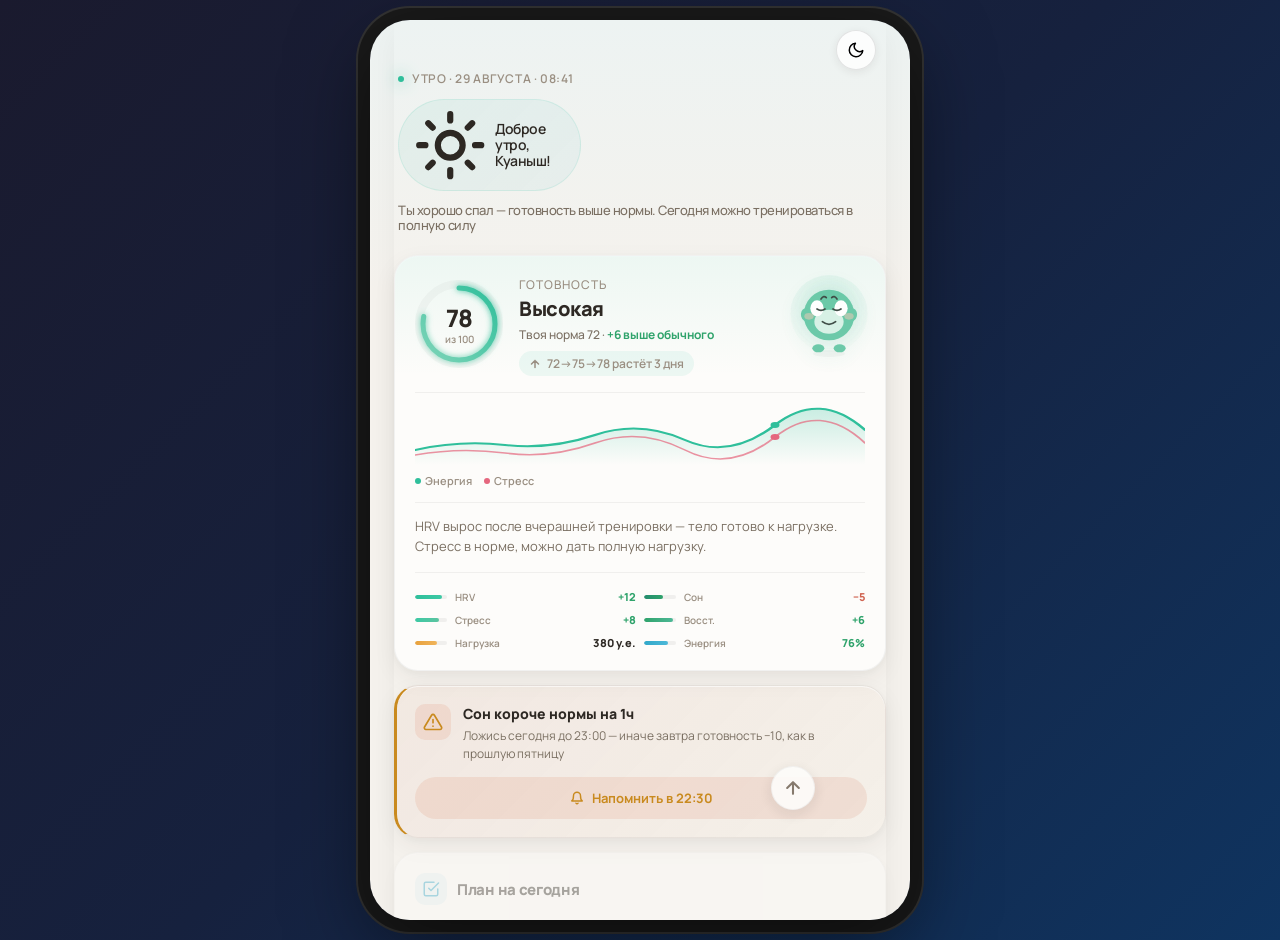
==== reps.html @ fc8d0b7f "Add training load and energy to status breakdown" ====
﻿<!DOCTYPE html>
<html lang="ru">
<head>
<meta charset="UTF-8">
<meta name="viewport" content="width=device-width, initial-scale=1.0, maximum-scale=1.0, user-scalable=no">
<title>Atlas Health — Сегодня</title>
<link href="https://fonts.googleapis.com/css2?family=Manrope:wght@400;500;600;700;800&display=swap" rel="stylesheet">
<link rel="stylesheet" href="css/style.css">
</head>
<body>
<div class="app">

  <!-- СТРАНИЦА 1: ГЛАВНАЯ -->
  <div class="snap-section">
    <button id="theme-toggle" onclick="toggleTheme()" class="theme-toggle">
      <svg width="20" height="20" viewBox="0 0 24 24" fill="none" stroke="currentColor" stroke-width="2" stroke-linecap="round" stroke-linejoin="round"><path d="M21 12.79A9 9 0 1 1 11.21 3 7 7 0 0 0 21 12.79z"/></svg>
    </button>

  <!-- ПРИВЕТСТВИЕ -->
  <div class="hero-header">
    <div class="hero-greeting">
      <div class="hero-time">
        <div class="hero-dot"></div>
        <div class="hero-time-text">Утро · 29 августа · 08:41</div>
      </div>
      <div class="hero-title">
        <div class="greeting-chip">
          <svg viewBox="0 0 24 24" fill="none" stroke="currentColor" stroke-width="2" stroke-linecap="round" stroke-linejoin="round"><circle cx="12" cy="12" r="4"/><path d="M12 2v2M12 20v2M4.93 4.93l1.41 1.41M17.66 17.66l1.41 1.41M2 12h2M20 12h2M6.34 17.66l-1.41 1.41M19.07 4.93l-1.41 1.41"/></svg>
          Доброе утро, Куаныш!
        </div>
        <div class="greeting-subtitle">Ты хорошо спал — готовность выше нормы. Сегодня можно тренироваться в полную силу</div>
      </div>
    </div>
  </div>

    <!-- СТАТУС ДНЯ -->
    <div class="card status-card" style="--aura:rgba(47,191,155,.28)">
      <div class="status-top">
        <div class="status-ring-container">
          <svg width="88" height="88" viewBox="0 0 88 88" class="status-ring">
            <defs>
              <linearGradient id="statusGrad" x1="0%" y1="0%" x2="100%" y2="100%">
                <stop offset="0%" stop-color="#7ED4B8"/>
                <stop offset="100%" stop-color="#2FBF9B"/>
              </linearGradient>
              <filter id="ringGlow" x="-30%" y="-30%" width="160%" height="160%">
                <feGaussianBlur stdDeviation="3" result="blur"/>
                <feComposite in="SourceGraphic" in2="blur" operator="over"/>
              </filter>
            </defs>
            <circle cx="44" cy="44" r="40" fill="none" stroke="rgba(45,40,35,.03)" stroke-width="8"/>
            <circle cx="44" cy="44" r="36" fill="none" stroke="url(#statusGrad)" stroke-width="5" stroke-linecap="round" stroke-dasharray="226" stroke-dashoffset="49" transform="rotate(-90 44 44)" filter="url(#ringGlow)"/>
          </svg>
          <div class="status-ring-inner">
            <div class="status-value">78</div>
            <div class="status-unit">из 100</div>
          </div>
        </div>
        <div class="status-info">
          <div class="status-label">Готовность</div>
          <div class="status-verdict">Высокая</div>
          <div class="status-norm">Твоя норма 72 · <span class="status-norm-diff">+6 выше обычного</span></div>
          <div class="status-trend">
            <svg width="12" height="12" viewBox="0 0 24 24" fill="none" stroke="currentColor" stroke-width="3" stroke-linecap="round"><path d="M12 19V5M5 12l7-7 7 7"/></svg>
            72→75→78 растёт 3 дня
          </div>
        </div>
      </div>
      <div class="status-chart">
        <svg width="100%" height="60" viewBox="0 0 300 60" preserveAspectRatio="none">
          <defs>
            <linearGradient id="energyGrad" x1="0" y1="0" x2="0" y2="1">
              <stop offset="0%" stop-color="#2FBF9B" stop-opacity="0.25"/>
              <stop offset="100%" stop-color="#2FBF9B" stop-opacity="0"/>
            </linearGradient>
          </defs>
          <path d="M0 45 Q30 35 60 40 T120 30 T180 35 T240 20 T300 25" fill="none" stroke="#2FBF9B" stroke-width="2" stroke-linecap="round"/>
          <path d="M0 45 Q30 35 60 40 T120 30 T180 35 T240 20 T300 25 L300 60 L0 60 Z" fill="url(#energyGrad)"/>
          <path d="M0 50 Q30 42 60 48 T120 38 T180 45 T240 32 T300 38" fill="none" stroke="#E5677E" stroke-width="1.5" stroke-linecap="round" opacity="0.7"/>
          <circle cx="240" cy="20" r="3" fill="#2FBF9B"/>
          <circle cx="240" cy="32" r="3" fill="#E5677E"/>
        </svg>
        <div class="status-chart-legend">
          <span class="chart-legend-item"><span class="legend-dot energy"></span>Энергия</span>
          <span class="chart-legend-item"><span class="legend-dot stress"></span>Стресс</span>
        </div>
      </div>      <div class="status-mascot">
        <div class="mascot-illustration" id="statusMascotIllustration"></div>
        <svg width="80" height="90" viewBox="0 0 120 130" fill="none" xmlns="http://www.w3.org/2000/svg">
          <defs>
            <radialGradient id="companionGlow2" cx="50%" cy="40%" r="65%">
              <stop offset="0%" stop-color="#7ED4B8" stop-opacity="0.35"/>
              <stop offset="100%" stop-color="#7ED4B8" stop-opacity="0"/>
            </radialGradient>
          </defs>
          <circle cx="60" cy="60" r="58" fill="url(#companionGlow2)"/>
          <ellipse cx="60" cy="120" rx="24" ry="5" fill="rgba(24,40,60,.04)"/>
          <ellipse cx="44" cy="112" rx="9" ry="6" fill="#5CC4A0"/>
          <ellipse cx="76" cy="112" rx="9" ry="6" fill="#5CC4A0"/>
          <circle cx="60" cy="62" r="38" fill="#5CC4A0"/>
          <ellipse cx="60" cy="72" rx="22" ry="18" fill="#D4F0E4"/>
          <ellipse cx="26" cy="62" rx="8" ry="10" fill="#5CC4A0" transform="rotate(-15 26 62)"/>
          <ellipse cx="94" cy="62" rx="8" ry="10" fill="#5CC4A0" transform="rotate(15 94 62)"/>
          <ellipse cx="42" cy="52" rx="10" ry="12" fill="#FFFFFF"/>
          <ellipse cx="78" cy="52" rx="10" ry="12" fill="#FFFFFF"/>
          <path d="M42 53q6 4 12 0" stroke="#2D3B35" stroke-width="2.5" fill="none" stroke-linecap="round"/>
          <path d="M78 53q-6 4-12 0" stroke="#2D3B35" stroke-width="2.5" fill="none" stroke-linecap="round"/>
          <path d="M50 72q10 8 20 0" stroke="#2D3B35" stroke-width="2.5" fill="none" stroke-linecap="round"/>
          <ellipse cx="30" cy="64" rx="7" ry="5" fill="#F4C4B0" opacity="0.5"/>
          <ellipse cx="90" cy="64" rx="7" ry="5" fill="#F4C4B0" opacity="0.5"/>
          <path d="M48 38q4-6 8-2" stroke="#2D3B35" stroke-width="2.5" fill="none" stroke-linecap="round"/>
          <path d="M72 38q-4-6-8-2" stroke="#2D3B35" stroke-width="2.5" fill="none" stroke-linecap="round"/>
        </svg>
      </div>
      <div class="status-verdict-text">HRV вырос после вчерашней тренировки — тело готово к нагрузке. Стресс в норме, можно дать полную нагрузку.</div>
      <div class="status-breakdown">
        <div class="sb-item">
          <div class="sb-bar"><div class="sb-fill hrv" style="width:85%"></div></div>
          <div class="sb-label">HRV</div>
          <div class="sb-value up">+12</div>
        </div>
        <div class="sb-item">
          <div class="sb-bar"><div class="sb-fill sleep" style="width:60%"></div></div>
          <div class="sb-label">Сон</div>
          <div class="sb-value down">−5</div>
        </div>
        <div class="sb-item">
          <div class="sb-bar"><div class="sb-fill stress" style="width:75%"></div></div>
          <div class="sb-label">Стресс</div>
          <div class="sb-value up">+8</div>
        </div>
        <div class="sb-item">
          <div class="sb-bar"><div class="sb-fill recovery" style="width:90%"></div></div>
          <div class="sb-label">Восст.</div>
          <div class="sb-value up">+6</div>
        </div>
        <div class="sb-item">
          <div class="sb-bar"><div class="sb-fill load" style="width:70%"></div></div>
          <div class="sb-label">Нагрузка</div>
          <div class="sb-value">380 у.е.</div>
        </div>
        <div class="sb-item">
          <div class="sb-bar"><div class="sb-fill energy" style="width:76%"></div></div>
          <div class="sb-label">Энергия</div>
          <div class="sb-value up">76%</div>
        </div>
      </div>
    </div>

    <!-- ГЛАВНОЕ ДЕЙСТВИЕ ДНЯ -->
    <div class="card action-card" style="--aura:rgba(232,161,60,.22)">
      <div class="action-header">
        <div class="action-icon">
          <svg width="20" height="20" viewBox="0 0 24 24" fill="none" stroke="currentColor" stroke-width="2" stroke-linecap="round" stroke-linejoin="round"><path d="M10.29 3.86L1.82 18a2 2 0 0 0 1.71 3h16.94a2 2 0 0 0 1.71-3L13.71 3.86a2 2 0 0 0-3.42 0z"/><line x1="12" y1="9" x2="12" y2="13"/><line x1="12" y1="17" x2="12.01" y2="17"/></svg>
        </div>
        <div class="action-content">
          <div class="action-title">Сон короче нормы на 1ч</div>
          <div class="action-text">Ложись сегодня до 23:00 — иначе завтра готовность −10, как в прошлую пятницу</div>
        </div>
      </div>
      <button class="action-btn">
        <svg width="14" height="14" viewBox="0 0 24 24" fill="none" stroke="currentColor" stroke-width="2.5" stroke-linecap="round" stroke-linejoin="round"><path d="M18 8A6 6 0 0 0 6 8c0 7-3 9-3 9h18s-3-2-3-9"/><path d="M13.73 21a2 2 0 0 1-3.46 0"/></svg>
        Напомнить в 22:30
      </button>
    </div>

    <!-- ПЛАН НА ДЕНЬ -->
    <div class="card plan-card" style="--aura:rgba(47,191,155,.18)">
      <div class="plan-header">
        <div class="plan-icon">
          <svg width="18" height="18" viewBox="0 0 24 24" fill="none" stroke="currentColor" stroke-width="2" stroke-linecap="round" stroke-linejoin="round"><path d="M9 11l3 3L22 4"/><path d="M21 12v7a2 2 0 0 1-2 2H5a2 2 0 0 1-2-2V5a2 2 0 0 1 2-2h11"/></svg>
        </div>
        <div class="plan-title">План на сегодня</div>
      </div>
      <div class="plan-items">
        <div class="plan-item done">
          <div class="plan-check"></div>
          <span>Утренний чек-ин</span>
        </div>
        <div class="plan-item">
          <div class="plan-check"></div>
          <span>Тренировка · 60 мин</span>
          <span class="plan-time">в 17:00</span>
        </div>
        <div class="plan-item done">
          <div class="plan-check"></div>
          <span>Лечь до 23:00</span>
        </div>
      </div>
    </div>

  </div>

  <!-- СТРАНИЦА 1.5: АКТИВНОСТЬ ДНЯ -->
   <div id="activity-page" class="snap-section" style="--glow-color: rgba(232,161,60,.25); --page-tint: rgba(232,161,60,.03);">
    <div class="activity-header">
      <div class="activity-header-left">
        <div>
          <div class="page-title">Активность</div>
          <div class="activity-subtitle">29 августа · Готовность высокая</div>
        </div>
        <div class="mascot-speech">
          <svg width="18" height="18" viewBox="0 0 24 24" fill="none" stroke="currentColor" stroke-width="2" stroke-linecap="round" stroke-linejoin="round"><path d="M21 15a2 2 0 0 1-2 2H7l-4 4V5a2 2 0 0 1 2-2h14a2 2 0 0 1 2 2z"/></svg>
          <span class="speech-text">78 — отлично! Шаги почти закрыты. Добавь 15 мин ходьбы — и индекс будет 85+</span>
        </div>
      </div>
        <div class="activity-mascot">
          <div class="mascot-illustration" id="activityMascotIllustration"></div>
          <div class="mascot-glow" id="activity-mascot-glow" style="--glow-color: rgba(232,161,60,.25)"></div>
          <svg width="80" height="90" viewBox="0 0 120 130" fill="none" xmlns="http://www.w3.org/2000/svg" id="activity-mascot-svg">
            <ellipse cx="60" cy="120" rx="24" ry="5" fill="rgba(24,40,60,.06)"/>
            <ellipse cx="44" cy="112" rx="9" ry="6" fill="#D47A5A" id="mascot-foot-l"/>
            <ellipse cx="76" cy="112" rx="9" ry="6" fill="#D47A5A" id="mascot-foot-r"/>
            <circle cx="60" cy="62" r="38" fill="#D47A5A" id="mascot-body"/>
            <ellipse cx="60" cy="72" rx="22" ry="18" fill="#D4F0E4" id="mascot-belly"/>
            <ellipse cx="22" cy="58" rx="8" ry="10" fill="#D47A5A" transform="rotate(-25 22 58)" id="mascot-arm-l"/>
            <ellipse cx="98" cy="58" rx="8" ry="10" fill="#D47A5A" transform="rotate(25 98 58)" id="mascot-arm-r"/>
            <rect x="35" y="40" width="50" height="8" rx="4" fill="#D47A5A"/>
            <ellipse cx="42" cy="52" rx="11" ry="13" fill="#FFFFFF"/>
            <ellipse cx="78" cy="52" rx="11" ry="13" fill="#FFFFFF"/>
            <ellipse cx="44" cy="53" rx="8" ry="9" fill="#2D3B35"/>
            <ellipse cx="80" cy="53" rx="8" ry="9" fill="#2D3B35"/>
            <circle cx="47" cy="50" r="3.5" fill="#FFFFFF"/>
            <circle cx="83" cy="50" r="3.5" fill="#FFFFFF"/>
            <path d="M48 76q12-14 24 0" stroke="#2D3B35" stroke-width="3" fill="none" stroke-linecap="round"/>
            <ellipse cx="30" cy="64" rx="7" ry="5" fill="#F4A460" opacity="0.6"/>
            <ellipse cx="90" cy="64" rx="7" ry="5" fill="#F4A460" opacity="0.6"/>
            <path d="M40 38q6-10 12-4" stroke="#2D3B35" stroke-width="3" fill="none" stroke-linecap="round"/>
            <path d="M80 38q-6-10-12-4" stroke="#2D3B35" stroke-width="3" fill="none" stroke-linecap="round"/>
          </svg>
        </div>
    </div>

    <!-- Индекс активности (Oura/Whoop Score) -->

    <!-- Индекс активности (Oura/Whoop Score) -->
    <div class="card activity-index-card" style="--aura:rgba(232,161,60,.30)">
      <div class="activity-index-top">
        <div class="activity-index-label">Индекс активности</div>
        <div class="activity-index-date">29 августа</div>
      </div>
      <div class="activity-index-main">
        <div class="activity-ring-container">
          <svg width="120" height="120" viewBox="0 0 120 120" class="activity-ring">
            <defs>
              <linearGradient id="activityRingGrad" x1="0%" y1="0%" x2="100%" y2="100%">
                <stop offset="0%" stop-color="#7ED4B8"/>
                <stop offset="100%" stop-color="#2FBF9B"/>
              </linearGradient>
            </defs>
            <circle cx="60" cy="60" r="50" fill="none" stroke="rgba(45,40,35,.06)" stroke-width="10"/>
            <circle cx="60" cy="60" r="50" fill="none" stroke="url(#activityRingGrad)" stroke-width="10" stroke-linecap="round" stroke-dasharray="314" stroke-dashoffset="69" transform="rotate(-90 60 60)"/>
          </svg>
          <div class="activity-ring-inner">
            <div class="activity-index-value">78</div>
            <div class="activity-index-status">Выше нормы</div>
          </div>
        </div>
          <div class="activity-index-metrics">
          <div class="aim-item">
            <div class="aim-header">
              <span class="aim-name">Шаги</span>
              <span class="aim-value">85%</span>
            </div>
             <div class="aim-bar"><div class="aim-fill" style="width:85%; background:linear-gradient(90deg,#B8503A,#D47A5A)"></div></div>
            <span class="aim-contrib">+12 к норме</span>
          </div>
          <div class="aim-item">
            <div class="aim-header">
              <span class="aim-name">Калории</span>
              <span class="aim-value">72%</span>
            </div>
            <div class="aim-bar"><div class="aim-fill" style="width:72%; background:linear-gradient(90deg,#C86A4A,#D47A5A)"></div></div>
            <span class="aim-contrib">+8 к норме</span>
          </div>
          <div class="aim-item">
            <div class="aim-header">
              <span class="aim-name">Дистанция</span>
              <span class="aim-value">70%</span>
            </div>
            <div class="aim-bar"><div class="aim-fill" style="width:70%; background:linear-gradient(90deg,#D47A5A,#E88060)"></div></div>
            <span class="aim-contrib">+15 к норме</span>
          </div>
          <div class="aim-item">
            <div class="aim-header">
              <span class="aim-name">Сидячее</span>
              <span class="aim-value">65%</span>
            </div>
            <div class="aim-bar"><div class="aim-fill" style="width:65%; background:linear-gradient(90deg,#E88060,#F0A090)"></div></div>
            <span class="aim-contrib">+5 к норме</span>
          </div>
        </div>
      </div>
      <div class="activity-index-trends">
        <div class="ait-item">
          <span class="ait-label">Вчера</span>
          <span class="ait-value up">↑5</span>
        </div>
        <div class="ait-item">
          <span class="ait-label">Твоя норма</span>
          <span class="ait-value">72</span>
        </div>
        <div class="ait-item">
          <span class="ait-label">Твой рекорд</span>
          <span class="ait-value">89</span>
        </div>
      </div>
      <div class="activity-index-verdict">
        Отличная динамика! 78 выше твоей нормы (72)
      </div>
    </div>

    <!-- СВЯЗЬ АКТИВНОСТИ С ГОТОВНОСТЬЮ -->
    <div class="card connection-card" style="--aura:rgba(232,161,60,.20)">
      <div class="connection-header">
        <div class="connection-icon">
          <svg width="18" height="18" viewBox="0 0 24 24" fill="none" stroke="currentColor" stroke-width="2" stroke-linecap="round" stroke-linejoin="round"><path d="M12 2v4M12 18v4M4.93 4.93l2.83 2.83M16.24 16.24l2.83 2.83M2 12h4M18 12h4M4.93 19.07l2.83-2.83M16.24 7.76l2.83-2.83"/></svg>
        </div>
        <div class="connection-title">Как твоя активность влияет на готовность</div>
      </div>
      <div class="connection-content">
        <div class="connection-item">
          <span class="connection-label">При таком индексе сегодня</span>
          <span class="connection-value up">Завтра готовность +5</span>
        </div>
        <div class="connection-item">
          <span class="connection-label">Если закроешь все цели</span>
          <span class="connection-value up">Серия 8 дней → бонус к HRV</span>
        </div>
        <div class="connection-item">
          <span class="connection-label">Если не тренируешься</span>
          <span class="connection-value down">Готовность −3 (нет стимула)</span>
        </div>
      </div>
    </div>

     <!-- РЕКОМЕНДАЦИЯ НА СЕЙЧАС -->
    <div class="card now-card" style="--aura:rgba(232,161,60,.20)">
      <div class="now-header">
        <div class="now-icon">
          <svg width="18" height="18" viewBox="0 0 24 24" fill="none" stroke="currentColor" stroke-width="2" stroke-linecap="round" stroke-linejoin="round"><circle cx="12" cy="12" r="9"/><path d="M12 7v5l3 2"/></svg>
        </div>
        <div class="now-content">
          <div class="now-title">Рекомендация на сейчас</div>
          <div class="now-text">Иди пройди 15 мин быстрым шагом — это даст +2000 шагов и закроет цель к вечеру. Твоя готность высокая, нагрузка усвоится.</div>
        </div>
      </div>
      <button class="now-btn">Начать прогулку</button>
    </div>

    <!-- Табы категорий -->
    <div class="activity-tabs" id="activityTabs">
      <button class="activity-tab active" data-tab="steps">Шаги</button>
      <button class="activity-tab cal" data-tab="calories">Калории</button>
      <button class="activity-tab dist" data-tab="distance">Дистанция</button>
      <button class="activity-tab sit" data-tab="sitting">Сидячее</button>
    </div>

    <!-- Панель: Шаги -->
    <div class="tab-panel active" id="tab-steps">
    <!-- Мотивация шагов -->
    <div class="card motivation-card" style="--aura:rgba(232,161,60,.28)">
      <div class="motivation-content">
        <div class="motivation-highlight">
          <span class="highlight-icon">↑</span>
          <span class="highlight-text">На 400 шагов больше чем вчера</span>
        </div>
        <div class="motivation-eq">
          <span class="eq-sep">=</span>
          <span class="eq-text">Целый маршрут от дома до работы и обратно</span>
        </div>
      </div>
    </div>

    <!-- Карусель метрик шагов -->
    <div class="steps-carousel">
      <div class="carousel-track" id="stepsTrack">
        <!-- Слайд 1: Основная карточка -->
        <div class="card steps-card" style="--aura:rgba(232,161,60,.30)">
          <div class="steps-main">
             <div class="steps-score-box">
              <div class="steps-label">Шаги</div>
              <div class="steps-value-chip">
                <div class="steps-value">6200</div>
                <div class="steps-goal">/ 8000</div>
              </div>
            </div>
            <div class="steps-arc-box">
              <svg width="100" height="60" viewBox="0 0 100 60">
                <defs>
                  <linearGradient id="arcGrad" x1="0%" y1="0%" x2="100%" y2="0%">
                    <stop offset="0%" stop-color="#7ED4B8"/>
                    <stop offset="100%" stop-color="#2FBF9B"/>
                  </linearGradient>
                </defs>
                <path d="M 10 55 A 40 40 0 0 1 90 55" fill="none" stroke="rgba(45,40,35,.08)" stroke-width="8" stroke-linecap="round"/>
                <path d="M 10 55 A 40 40 0 0 1 90 55" fill="none" stroke="url(#arcGrad)" stroke-width="8" stroke-linecap="round" stroke-dasharray="126" stroke-dashoffset="29"/>
              </svg>
              <div class="arc-percent">77%</div>
            </div>
          </div>
          <div class="steps-progress">
            <div class="progress-track">
              <div class="progress-fill" style="width: 77%"></div>
            </div>
          </div>
          <div class="steps-metrics">
            <div class="step-metric">
              <div class="step-metric-value cadence">108</div>
              <div class="step-metric-label">Каденс</div>
              <div class="step-metric-sub">шаг/мин</div>
            </div>
            <div class="step-metric">
              <div class="step-metric-value tempo">8:30</div>
              <div class="step-metric-label">Темп</div>
              <div class="step-metric-sub">мин/км</div>
            </div>
            <div class="step-metric">
              <div class="step-metric-value forecast">8470</div>
              <div class="step-metric-label">Прогноз</div>
              <div class="step-metric-sub">к 22:00</div>
            </div>
          </div>
          <div class="steps-footer">
            <span class="footer-trend up">↑ 400 к вчера</span>
            <span class="footer-sep">·</span>
            <span>Обычно к этому времени 5800 — ты впереди</span>
          </div>
          <div class="steps-personal">
            <div class="sp-item">
              <span class="sp-label">Твоя норма 30 дней</span>
              <span class="sp-value">6,400</span>
            </div>
            <div class="sp-action">
              <svg width="14" height="14" viewBox="0 0 24 24" fill="none" stroke="currentColor" stroke-width="2.5" stroke-linecap="round" stroke-linejoin="round"><path d="M12 5v14M5 12l7 7 7-7"/></svg>
              Иди пройди 15 мин — закроешь цель
            </div>
          </div>
        </div>
         <!-- Слайд 2: Недельный график -->
        <div class="card steps-week-card" style="--aura:rgba(47,191,155,.25)">
          <div class="week-header">
            <div class="week-title">Шаги за неделю</div>
            <div class="week-avg">Твоя норма: 6,400</div>
          </div>
          <div class="week-chart-container">
            <svg class="week-chart" viewBox="0 0 300 140" id="weekChart"></svg>
          </div>
        </div>
        <!-- Слайд 3: Серия достижений -->
        <div class="card steps-streak-card" style="--aura:rgba(240,182,76,.25)">
          <div class="streak-header">
            <div class="streak-title">Серия достижений</div>
            <div class="streak-best">Ещё 5 дней до рекорда 12</div>
          </div>
          <div class="streak-main">
            <div class="streak-days">7</div>
            <div class="streak-label">дней подряд</div>
          </div>
          <div class="streak-week">
            <div class="sw-day done"><span>Пн</span><div class="sw-check">✓</div></div>
            <div class="sw-day done"><span>Вт</span><div class="sw-check">✓</div></div>
            <div class="sw-day done"><span>Ср</span><div class="sw-check">✓</div></div>
            <div class="sw-day done"><span>Чт</span><div class="sw-check">✓</div></div>
            <div class="sw-day current"><span>Пт</span><div class="sw-check">·</div></div>
            <div class="sw-day"><span>Сб</span><div class="sw-check"></div></div>
            <div class="sw-day"><span>Вс</span><div class="sw-check"></div></div>
          </div>
          <div class="streak-consequence">
            Если не закроешь цель сегодня → серия прервётся
          </div>
        </div>
        <!-- Слайд 4: Прогноз недели -->
        <div class="card steps-forecast-card" style="--aura:rgba(47,191,155,.22)">
          <div class="forecast-header">
            <div class="forecast-title">Прогноз недели</div>
            <div class="forecast-status good">На верном пути</div>
          </div>
          <div class="forecast-chart">
            <div class="fc-bar done"><span>Пн</span><b>7800</b></div>
            <div class="fc-bar done"><span>Вт</span><b>8200</b></div>
            <div class="fc-bar done"><span>Ср</span><b>7400</b></div>
            <div class="fc-bar done"><span>Чт</span><b>6800</b></div>
            <div class="fc-bar current"><span>Пт</span><b>6200</b></div>
            <div class="fc-bar forecast"><span>Сб</span><b>~7200</b></div>
            <div class="fc-bar forecast"><span>Вс</span><b>~6500</b></div>
          </div>
          <div class="forecast-total">
            <div class="ft-item">
              <div class="ft-value">42,600</div>
              <div class="ft-label">Текущая</div>
            </div>
            <div class="ft-arrow">→</div>
            <div class="ft-item">
              <div class="ft-value">52,100</div>
              <div class="ft-label">Прогноз</div>
            </div>
          </div>
          <div class="forecast-goal">Цель 56,000 · Если идишь 15 мин сейчас → закроешь</div>
        </div>
        <!-- Слайд 5: Личные рекорды -->
        <div class="card steps-records-card" style="--aura:rgba(229,103,126,.22)">
          <div class="records-header">
            <div class="records-title">Личные рекорды</div>
            <div class="records-count">3 рекорда</div>
          </div>
          <div class="records-list">
            <div class="record-item gold">
              <div class="record-icon">
                <svg width="18" height="18" viewBox="0 0 24 24" fill="none" stroke="currentColor" stroke-width="2" stroke-linecap="round" stroke-linejoin="round"><path d="M6 9H4.5a2.5 2.5 0 0 1 0-5H6"/><path d="M18 9h1.5a2.5 2.5 0 0 0 0-5H18"/><path d="M4 22h16"/><path d="M10 14.66V17c0 .55-.47.98-.97 1.21C7.85 18.75 7 20.24 7 22"/><path d="M14 14.66V17c0 .55.47.98.97 1.21C16.15 18.75 17 20.24 17 22"/><path d="M18 2H6v7a6 6 0 0 0 12 0V2Z"/></svg>
              </div>
              <div class="record-info">
                <div class="record-value">14,250</div>
                <div class="record-label">Максимум за день</div>
              </div>
              <div class="record-date">15 июл</div>
            </div>
            <div class="record-item silver">
              <div class="record-icon">
                <svg width="18" height="18" viewBox="0 0 24 24" fill="none" stroke="currentColor" stroke-width="2" stroke-linecap="round" stroke-linejoin="round"><circle cx="12" cy="8" r="6"/><path d="M15.477 12.89 17 22l-5-3-5 3 1.523-9.11"/></svg>
              </div>
              <div class="record-info">
                <div class="record-value">82,400</div>
                <div class="record-label">Максимум за неделю</div>
              </div>
              <div class="record-date">12-18 июл</div>
            </div>
            <div class="record-item bronze">
              <div class="record-icon">
                <svg width="18" height="18" viewBox="0 0 24 24" fill="none" stroke="currentColor" stroke-width="2" stroke-linecap="round" stroke-linejoin="round"><path d="M12 17v5"/><path d="M9 10.76a2 2 0 0 1-1.11 1.79l-1.78.9A2 2 0 0 0 5 15.24V16a1 1 0 0 0 1 1h12a1 1 0 0 0 1-1v-.76a2 2 0 0 0-1.11-1.79l-1.78-.9A2 2 0 0 1 15 10.76"/><path d="M15 5a3 3 0 1 0-6 0"/></svg>
              </div>
              <div class="record-info">
                <div class="record-value">12</div>
                <div class="record-label">Лучшая серия</div>
              </div>
              <div class="record-date">июнь</div>
            </div>
          </div>
        </div>
      </div>
      <div class="carousel-dots">
        <span class="dot active"></span>
        <span class="dot"></span>
        <span class="dot"></span>
        <span class="dot"></span>
        <span class="dot"></span>
      </div>
    </div>
    </div><!-- end tab-steps -->

    <!-- Панель: Калории -->
    <div class="tab-panel" id="tab-calories">
    <!-- Мотивация калорий -->
    <div class="card motivation-card cal" style="--aura:rgba(47,191,155,.28)">
      <div class="motivation-content">
        <div class="motivation-highlight">
          <span class="highlight-icon">↑</span>
          <span class="highlight-text">На 50 ккал больше чем вчера</span>
        </div>
        <div class="motivation-eq">
          <span class="eq-sep">=</span>
          <span class="eq-text">2 кружки латте с сахаром</span>
        </div>
      </div>
    </div>

    <!-- Карусель калорий -->
    <div class="steps-carousel calories-carousel">
      <div class="carousel-track" id="caloriesTrack">
        <div class="card steps-card" style="--aura:rgba(232,161,60,.30)">
          <div class="steps-main">
             <div class="steps-score-box">
              <div class="steps-label">Калории</div>
              <div class="steps-value-chip cal">
                <div class="steps-value">320</div>
                <div class="steps-goal">/ 500 ккал</div>
              </div>
            </div>
            <div class="steps-arc-box">
              <svg width="100" height="60" viewBox="0 0 100 60">
                 <defs>
                  <linearGradient id="calArcGrad" x1="0%" y1="0%" x2="100%" y2="0%">
                    <stop offset="0%" stop-color="#7ED4B8"/>
                    <stop offset="100%" stop-color="#2FBF9B"/>
                  </linearGradient>
                </defs>
                <path d="M 10 55 A 40 40 0 0 1 90 55" fill="none" stroke="rgba(45,40,35,.08)" stroke-width="8" stroke-linecap="round"/>
                <path d="M 10 55 A 40 40 0 0 1 90 55" fill="none" stroke="url(#calArcGrad)" stroke-width="8" stroke-linecap="round" stroke-dasharray="126" stroke-dashoffset="45"/>
              </svg>
              <div class="arc-percent">64%</div>
            </div>
          </div>
          <div class="steps-progress">
            <div class="progress-track">
              <div class="progress-fill cal" style="width: 64%"></div>
            </div>
          </div>
          <div class="steps-metrics">
            <div class="step-metric">
              <div class="step-metric-value basics">180</div>
              <div class="step-metric-label">Базовые</div>
              <div class="step-metric-sub">ккал</div>
            </div>
            <div class="step-metric">
              <div class="step-metric-value active-cal">140</div>
              <div class="step-metric-label">Активные</div>
              <div class="step-metric-sub">ккал</div>
            </div>
            <div class="step-metric">
              <div class="step-metric-value forecast">440</div>
              <div class="step-metric-label">Прогноз</div>
              <div class="step-metric-sub">к 22:00</div>
            </div>
          </div>
          <div class="steps-footer">
            <span class="footer-trend up">↑ 50 к вчера</span>
            <span class="footer-sep">·</span>
            <span>Обычно к этому времени 280 — ты впереди</span>
          </div>
          <div class="steps-personal">
            <div class="sp-item">
              <span class="sp-label">Твоя норма 30 дней</span>
              <span class="sp-value">340 ккал</span>
            </div>
            <div class="sp-action">
              <svg width="14" height="14" viewBox="0 0 24 24" fill="none" stroke="currentColor" stroke-width="2.5" stroke-linecap="round" stroke-linejoin="round"><path d="M12 5v14M5 12l7 7 7-7"/></svg>
              Добавь 10 мин ходьбы — закроешь цель
            </div>
          </div>
        </div>
        <div class="card steps-zones-card" style="--aura:rgba(232,161,60,.18)">
          <div class="zones-header">
            <div class="zones-title">Активность</div>
            <div class="zones-total">320 ккал</div>
          </div>
          <div class="zones-recommend">
            <svg width="14" height="14" viewBox="0 0 24 24" fill="none" stroke="currentColor" stroke-width="2.5" stroke-linecap="round" stroke-linejoin="round"><path d="M9 18h6M10 21h4M12 3a6 6 0 0 0-4 10.5c.7.6 1 1.5 1 2.5h6c0-1 .3-1.9 1-2.5A6 6 0 0 0 12 3z"/></svg>
            Тебе не хватает активного движения — иди пройди 15 мин
          </div>
        </div>
        <div class="card steps-hourly-card" style="--aura:rgba(232,161,60,.22)">
          <div class="hourly-header">
            <div class="hourly-title">По часам</div>
            <div class="hourly-peak">Пик: 14:00</div>
          </div>
          <div class="hourly-bars">
            <div class="h-bar"><div class="hb-fill cal" style="height:20%"></div><span>6</span></div>
            <div class="h-bar"><div class="hb-fill cal" style="height:40%"></div><span>8</span></div>
            <div class="h-bar"><div class="hb-fill cal" style="height:65%"></div><span>10</span></div>
            <div class="h-bar"><div class="hb-fill cal" style="height:90%"></div><span>12</span></div>
            <div class="h-bar"><div class="hb-fill cal today" style="height:100%"></div><span>14</span></div>
            <div class="h-bar"><div class="hb-fill cal" style="height:75%"></div><span>16</span></div>
            <div class="h-bar"><div class="hb-fill cal" style="height:50%"></div><span>18</span></div>
            <div class="h-bar"><div class="hb-fill cal" style="height:30%"></div><span>20</span></div>
          </div>
          <div class="hourly-footer">
            <span>Обычно в 14:00 ты на пике → используй это время</span>
          </div>
        </div>
        <div class="card steps-week-card" style="--aura:rgba(232,161,60,.25)">
          <div class="week-header">
            <div class="week-title">Калории за неделю</div>
            <div class="week-avg">Твоя норма: 340</div>
          </div>
          <div class="week-chart-container">
            <svg class="week-chart" viewBox="0 0 300 140" id="calWeekChart"></svg>
          </div>
        </div>
        <div class="card steps-records-card" style="--aura:rgba(232,161,60,.22)">
          <div class="records-header">
            <div class="records-title">Личные рекорды</div>
            <div class="records-count">2 рекорда</div>
          </div>
          <div class="records-list">
            <div class="record-item gold">
              <div class="record-icon">
                <svg width="18" height="18" viewBox="0 0 24 24" fill="none" stroke="currentColor" stroke-width="2" stroke-linecap="round" stroke-linejoin="round"><path d="M6 9H4.5a2.5 2.5 0 0 1 0-5H6"/><path d="M18 9h1.5a2.5 2.5 0 0 0 0-5H18"/><path d="M4 22h16"/><path d="M10 14.66V17c0 .55-.47.98-.97 1.21C7.85 18.75 7 20.24 7 22"/><path d="M14 14.66V17c0 .55.47.98.97 1.21C16.15 18.75 17 20.24 17 22"/><path d="M18 2H6v7a6 6 0 0 0 12 0V2Z"/></svg>
              </div>
              <div class="record-info">
                <div class="record-value">680 ккал</div>
                <div class="record-label">Максимум за день</div>
              </div>
              <div class="record-date">15 июл</div>
            </div>
            <div class="record-item silver">
              <div class="record-icon">
                <svg width="18" height="18" viewBox="0 0 24 24" fill="none" stroke="currentColor" stroke-width="2" stroke-linecap="round" stroke-linejoin="round"><circle cx="12" cy="8" r="6"/><path d="M15.477 12.89 17 22l-5-3-5 3 1.523-9.11"/></svg>
              </div>
              <div class="record-info">
                <div class="record-value">3,200 ккал</div>
                <div class="record-label">Максимум за неделю</div>
              </div>
              <div class="record-date">12-18 июл</div>
            </div>
          </div>
        </div>
        <div class="card steps-forecast-card" style="--aura:rgba(47,191,155,.20)">
          <div class="forecast-header">
            <div class="forecast-title">Прогноз недели</div>
            <div class="forecast-status good">На верном пути</div>
          </div>
          <div class="forecast-chart">
            <div class="fc-bar done"><span>Пн</span><b>350</b></div>
            <div class="fc-bar done"><span>Вт</span><b>420</b></div>
            <div class="fc-bar done"><span>Ср</span><b>480</b></div>
            <div class="fc-bar done"><span>Чт</span><b>320</b></div>
            <div class="fc-bar current"><span>Пт</span><b>320</b></div>
            <div class="fc-bar forecast"><span>Сб</span><b>~380</b></div>
            <div class="fc-bar forecast"><span>Вс</span><b>~350</b></div>
          </div>
          <div class="forecast-total">
            <div class="ft-item">
              <div class="ft-value">2,170</div>
              <div class="ft-label">Текущая</div>
            </div>
            <div class="ft-arrow">→</div>
            <div class="ft-item">
              <div class="ft-value">2,900</div>
              <div class="ft-label">Прогноз</div>
            </div>
          </div>
          <div class="forecast-goal">Цель 3,500 · Если идишь 15 мин → закроешь</div>
        </div>
        <div class="card steps-compare-card" style="--aura:rgba(47,191,155,.20)">
          <div class="compare-header">
            <div class="compare-title">Сегодня vs Твоя норма</div>
          </div>
          <div class="compare-items">
            <div class="compare-item">
              <div class="compare-label">Активные</div>
              <div class="compare-values">
                <span class="compare-now">140</span>
                <span class="compare-arrow up">↑ 25 к норме</span>
              </div>
              <div class="compare-bar"><div class="compare-fill up" style="width:65%"></div></div>
            </div>
            <div class="compare-item">
              <div class="compare-label">Базовые</div>
              <div class="compare-values">
                <span class="compare-now">180</span>
                <span class="compare-arrow same">≈ норма</span>
              </div>
              <div class="compare-bar"><div class="compare-fill" style="width:50%"></div></div>
            </div>
            <div class="compare-item">
              <div class="compare-label">Всего</div>
              <div class="compare-values">
                <span class="compare-now">320</span>
                <span class="compare-arrow up">↑ 25 к норме</span>
              </div>
              <div class="compare-bar"><div class="compare-fill up" style="width:64%"></div></div>
            </div>
          </div>
        </div>
      </div>
      <div class="carousel-dots">
        <span class="dot active"></span>
        <span class="dot"></span>
        <span class="dot"></span>
        <span class="dot"></span>
        <span class="dot"></span>
        <span class="dot"></span>
      </div>
    </div>
    </div><!-- end tab-calories -->

    <!-- Панель: Дистанция -->
    <div class="tab-panel" id="tab-distance">
    <!-- Мотивация дистанции -->
    <div class="card motivation-card dist" style="--aura:rgba(47,191,155,.28)">
      <div class="motivation-content">
        <div class="motivation-highlight">
          <span class="highlight-icon">↑</span>
          <span class="highlight-text">На 0.5 км больше чем вчера</span>
        </div>
        <div class="motivation-eq">
          <span class="eq-sep">=</span>
          <span class="eq-text">3 круга вокруг центрального парка</span>
        </div>
      </div>
    </div>

    <!-- Карусель дистанции -->
    <div class="steps-carousel distance-carousel">
      <div class="carousel-track" id="distanceTrack">
        <div class="card steps-card" style="--aura:rgba(232,161,60,.30)">
          <div class="steps-main">
             <div class="steps-score-box">
              <div class="steps-label">Дистанция</div>
              <div class="steps-value-chip dist">
                <div class="steps-value">4.2</div>
                <div class="steps-goal">/ 6 км</div>
              </div>
            </div>
            <div class="steps-arc-box">
              <svg width="100" height="60" viewBox="0 0 100 60">
                 <defs>
                  <linearGradient id="distArcGrad" x1="0%" y1="0%" x2="100%" y2="0%">
                    <stop offset="0%" stop-color="#5CC4D4"/>
                    <stop offset="100%" stop-color="#31A8C9"/>
                  </linearGradient>
                </defs>
                <path d="M 10 55 A 40 40 0 0 1 90 55" fill="none" stroke="rgba(45,40,35,.08)" stroke-width="8" stroke-linecap="round"/>
                <path d="M 10 55 A 40 40 0 0 1 90 55" fill="none" stroke="url(#distArcGrad)" stroke-width="8" stroke-linecap="round" stroke-dasharray="126" stroke-dashoffset="38"/>
              </svg>
              <div class="arc-percent">70%</div>
            </div>
          </div>
          <div class="steps-progress">
            <div class="progress-track">
              <div class="progress-fill dist" style="width: 70%"></div>
            </div>
          </div>
          <div class="steps-metrics">
            <div class="step-metric">
              <div class="step-metric-value tempo">8:30</div>
              <div class="step-metric-label">Средний темп</div>
              <div class="step-metric-sub">мин/км</div>
            </div>
            <div class="step-metric">
              <div class="step-metric-value cadence">52</div>
              <div class="step-metric-label">Время ходьбы</div>
              <div class="step-metric-sub">мин</div>
            </div>
            <div class="step-metric">
              <div class="step-metric-value forecast">5.6</div>
              <div class="step-metric-label">Прогноз</div>
              <div class="step-metric-sub">к 22:00</div>
            </div>
          </div>
          <div class="steps-footer">
            <span class="footer-trend up">↑ 0.5 км к вчера</span>
            <span class="footer-sep">·</span>
            <span>Обычно к этому времени 3.2 км — ты впереди</span>
          </div>
          <div class="steps-personal">
            <div class="sp-item">
              <span class="sp-label">Твоя норма 30 дней</span>
              <span class="sp-value">3.8 км</span>
            </div>
            <div class="sp-action">
              <svg width="14" height="14" viewBox="0 0 24 24" fill="none" stroke="currentColor" stroke-width="2.5" stroke-linecap="round" stroke-linejoin="round"><path d="M12 5v14M5 12l7 7 7-7"/></svg>
              Иди 10 мин — закроешь цель
            </div>
          </div>
        </div>
        <div class="card steps-zones-card" style="--aura:rgba(49,168,201,.18)">
          <div class="zones-header">
            <div class="zones-title">Темп</div>
            <div class="zones-total">8:30 мин/км</div>
          </div>
          <div class="zones-recommend">
            <svg width="14" height="14" viewBox="0 0 24 24" fill="none" stroke="currentColor" stroke-width="2.5" stroke-linecap="round" stroke-linejoin="round"><path d="M9 18h6M10 21h4M12 3a6 6 0 0 0-4 10.5c.7.6 1 1.5 1 2.5h6c0-1 .3-1.9 1-2.5A6 6 0 0 0 12 3z"/></svg>
            Твой обычный темп 7:45 — ускорься на 30 сек
          </div>
        </div>
        <div class="card steps-hourly-card" style="--aura:rgba(49,168,201,.22)">
          <div class="hourly-header">
            <div class="hourly-title">По часам</div>
            <div class="hourly-peak">Пик: 14:00</div>
          </div>
          <div class="hourly-bars">
            <div class="h-bar"><div class="hb-fill dist" style="height:10%"></div><span>6</span></div>
            <div class="h-bar"><div class="hb-fill dist" style="height:30%"></div><span>8</span></div>
            <div class="h-bar"><div class="hb-fill dist" style="height:55%"></div><span>10</span></div>
            <div class="h-bar"><div class="hb-fill dist" style="height:80%"></div><span>12</span></div>
            <div class="h-bar"><div class="hb-fill dist today" style="height:100%"></div><span>14</span></div>
            <div class="h-bar"><div class="hb-fill dist" style="height:65%"></div><span>16</span></div>
            <div class="h-bar"><div class="hb-fill dist" style="height:40%"></div><span>18</span></div>
            <div class="h-bar"><div class="hb-fill dist" style="height:20%"></div><span>20</span></div>
          </div>
          <div class="hourly-footer">
            <span>Обычно в 14:00 ты на пике → используй это время</span>
          </div>
        </div>
        <div class="card steps-week-card" style="--aura:rgba(49,168,201,.25)">
          <div class="week-header">
            <div class="week-title">Дистанция за неделю</div>
            <div class="week-avg">Твоя норма: 3.8 км</div>
          </div>
          <div class="week-chart-container">
            <svg class="week-chart" viewBox="0 0 300 140" id="distWeekChart"></svg>
          </div>
        </div>
        <div class="card steps-records-card" style="--aura:rgba(49,168,201,.22)">
          <div class="records-header">
            <div class="records-title">Личные рекорды</div>
            <div class="records-count">2 рекорда</div>
          </div>
          <div class="records-list">
            <div class="record-item gold">
              <div class="record-icon">
                <svg width="18" height="18" viewBox="0 0 24 24" fill="none" stroke="currentColor" stroke-width="2" stroke-linecap="round" stroke-linejoin="round"><path d="M6 9H4.5a2.5 2.5 0 0 1 0-5H6"/><path d="M18 9h1.5a2.5 2.5 0 0 0 0-5H18"/><path d="M4 22h16"/><path d="M10 14.66V17c0 .55-.47.98-.97 1.21C7.85 18.75 7 20.24 7 22"/><path d="M14 14.66V17c0 .55.47.98.97 1.21C16.15 18.75 17 20.24 17 22"/><path d="M18 2H6v7a6 6 0 0 0 12 0V2Z"/></svg>
              </div>
              <div class="record-info">
                <div class="record-value">8.5 км</div>
                <div class="record-label">Максимум за день</div>
              </div>
              <div class="record-date">15 июл</div>
            </div>
            <div class="record-item silver">
              <div class="record-icon">
                <svg width="18" height="18" viewBox="0 0 24 24" fill="none" stroke="currentColor" stroke-width="2" stroke-linecap="round" stroke-linejoin="round"><circle cx="12" cy="8" r="6"/><path d="M15.477 12.89 17 22l-5-3-5 3 1.523-9.11"/></svg>
              </div>
              <div class="record-info">
                <div class="record-value">42 км</div>
                <div class="record-label">Максимум за неделю</div>
              </div>
               <div class="record-date">12-18 июл</div>
            </div>
          </div>
        </div>
        <div class="card steps-forecast-card" style="--aura:rgba(49,168,201,.20)">
          <div class="forecast-header">
            <div class="forecast-title">Прогноз недели</div>
            <div class="forecast-status good">На верном пути</div>
          </div>
          <div class="forecast-chart">
            <div class="fc-bar done"><span>Пн</span><b>3.8</b></div>
            <div class="fc-bar done"><span>Вт</span><b>4.5</b></div>
            <div class="fc-bar done"><span>Ср</span><b>5.2</b></div>
            <div class="fc-bar done"><span>Чт</span><b>3.2</b></div>
            <div class="fc-bar current"><span>Пт</span><b>4.2</b></div>
            <div class="fc-bar forecast"><span>Сб</span><b>~4.8</b></div>
            <div class="fc-bar forecast"><span>Вс</span><b>~4.2</b></div>
          </div>
          <div class="forecast-total">
            <div class="ft-item">
              <div class="ft-value">21</div>
              <div class="ft-label">Текущая</div>
            </div>
            <div class="ft-arrow">→</div>
            <div class="ft-item">
              <div class="ft-value">29.4</div>
              <div class="ft-label">Прогноз</div>
            </div>
          </div>
          <div class="forecast-goal">Цель 42 км · Если идишь 15 мин → закроешь</div>
        </div>
        <div class="card steps-compare-card" style="--aura:rgba(49,168,201,.20)">
          <div class="compare-header">
            <div class="compare-title">Сегодня vs Твоя норма</div>
          </div>
          <div class="compare-items">
            <div class="compare-item">
              <div class="compare-label">Дистанция</div>
              <div class="compare-values">
                <span class="compare-now">4.2 км</span>
                <span class="compare-arrow up">↑ 0.4 к норме</span>
              </div>
              <div class="compare-bar"><div class="compare-fill up" style="width:70%"></div></div>
            </div>
            <div class="compare-item">
              <div class="compare-label">Время ходьбы</div>
              <div class="compare-values">
                <span class="compare-now">52 мин</span>
                <span class="compare-arrow up">↑ 8 к норме</span>
              </div>
              <div class="compare-bar"><div class="compare-fill up" style="width:65%"></div></div>
            </div>
            <div class="compare-item">
              <div class="compare-label">Средний темп</div>
              <div class="compare-values">
                <span class="compare-now">8:30</span>
                <span class="compare-arrow down">↓ 0:15 к норме</span>
              </div>
              <div class="compare-bar"><div class="compare-fill down" style="width:55%"></div></div>
            </div>
          </div>
        </div>
      </div>
      <div class="carousel-dots">
        <span class="dot active"></span>
        <span class="dot"></span>
        <span class="dot"></span>
        <span class="dot"></span>
        <span class="dot"></span>
        <span class="dot"></span>
      </div>
    </div>
    </div><!-- end tab-distance -->

    <!-- Панель: Сидячее -->
    <div class="tab-panel" id="tab-sitting">
    <!-- Мотивация сидячего -->
    <div class="card motivation-card sit" style="--aura:rgba(47,191,155,.28)">
      <div class="motivation-content">
        <div class="motivation-highlight">
          <span class="highlight-icon">↓</span>
          <span class="highlight-text">На 20 мин меньше сидения чем вчера</span>
        </div>
        <div class="motivation-eq">
          <span class="eq-sep">=</span>
          <span class="eq-text">1 фильм без перерыва</span>
        </div>
      </div>
    </div>

    <!-- Карусель сидячего времени -->
    <div class="steps-carousel sitting-carousel">
      <div class="carousel-track" id="sittingTrack">
        <div class="card steps-card" style="--aura:rgba(232,161,60,.30)">
          <div class="steps-main">
             <div class="steps-score-box">
              <div class="steps-label">Сидячее время</div>
              <div class="steps-value-chip sit">
                <div class="steps-value">2:15</div>
                <div class="steps-goal">/ 4ч</div>
              </div>
            </div>
            <div class="steps-arc-box">
              <svg width="100" height="60" viewBox="0 0 100 60">
                 <defs>
                  <linearGradient id="sitArcGrad" x1="0%" y1="0%" x2="100%" y2="0%">
                    <stop offset="0%" stop-color="#E8889A"/>
                    <stop offset="100%" stop-color="#E5677E"/>
                  </linearGradient>
                </defs>
                <path d="M 10 55 A 40 40 0 0 1 90 55" fill="none" stroke="rgba(45,40,35,.08)" stroke-width="8" stroke-linecap="round"/>
                <path d="M 10 55 A 40 40 0 0 1 90 55" fill="none" stroke="url(#sitArcGrad)" stroke-width="8" stroke-linecap="round" stroke-dasharray="126" stroke-dashoffset:25"/>
              </svg>
              <div class="arc-percent good">54%</div>
            </div>
          </div>
          <div class="steps-progress">
            <div class="progress-track">
              <div class="progress-fill sit" style="width: 54%"></div>
            </div>
          </div>
          <div class="steps-metrics">
            <div class="step-metric">
              <div class="step-metric-value breaks">3</div>
              <div class="step-metric-label">Перерывы</div>
              <div class="step-metric-sub">встали</div>
            </div>
            <div class="step-metric">
              <div class="step-metric-value max-sit">45</div>
              <div class="step-metric-label">Макс. сидя</div>
              <div class="step-metric-sub">мин подряд</div>
            </div>
            <div class="step-metric">
              <div class="step-metric-value movement">1:30</div>
              <div class="step-metric-label">В движении</div>
              <div class="step-metric-sub">среднее</div>
            </div>
          </div>
          <div class="steps-footer">
            <span class="footer-trend down">↓ 20 мин к вчера</span>
            <span class="footer-sep">·</span>
            <span>Каждый час после 4ч снижает энергию завтра на 5%</span>
          </div>
          <div class="steps-personal">
            <div class="sp-item">
              <span class="sp-label">Твоя норма 30 дней</span>
              <span class="sp-value">2:30</span>
            </div>
            <div class="sp-action">
              <svg width="14" height="14" viewBox="0 0 24 24" fill="none" stroke="currentColor" stroke-width="2.5" stroke-linecap="round" stroke-linejoin="round"><path d="M12 5v14M5 12l7 7 7-7"/></svg>
              Встань сейчас — ты сидишь 45 мин подряд
            </div>
          </div>
        </div>
        <div class="card steps-hourly-card" style="--aura:rgba(229,103,126,.22)">
          <div class="hourly-header">
            <div class="hourly-title">По часам</div>
            <div class="hourly-peak">Пик: 10:00</div>
          </div>
          <div class="hourly-bars">
            <div class="h-bar"><div class="hb-fill sit" style="height:10%"></div><span>6</span></div>
            <div class="h-bar"><div class="hb-fill sit" style="height:45%"></div><span>8</span></div>
            <div class="h-bar"><div class="hb-fill sit" style="height:80%"></div><span>10</span></div>
            <div class="h-bar"><div class="hb-fill sit" style="height:100%"></div><span>12</span></div>
            <div class="h-bar"><div class="hb-fill sit today" style="height:60%"></div><span>14</span></div>
            <div class="h-bar"><div class="hb-fill sit" style="height:75%"></div><span>16</span></div>
            <div class="h-bar"><div class="hb-fill sit" style="height:40%"></div><span>18</span></div>
            <div class="h-bar"><div class="hb-fill sit" style="height:20%"></div><span>20</span></div>
          </div>
          <div class="hourly-footer">
            <span>Обычно в 16:00 ты сидишь 45 мин → встань сейчас</span>
          </div>
        </div>
        <div class="card steps-week-card" style="--aura:rgba(229,103,126,.25)">
          <div class="week-header">
            <div class="week-title">Сидячее время за неделю</div>
            <div class="week-avg">Твоя норма: 2:30</div>
          </div>
          <div class="week-chart-container">
            <svg class="week-chart" viewBox="0 0 300 140" id="sitWeekChart"></svg>
          </div>
        </div>
        <div class="card steps-records-card" style="--aura:rgba(229,103,126,.22)">
          <div class="records-header">
            <div class="records-title">Личные рекорды</div>
            <div class="records-count">2 рекорда</div>
          </div>
          <div class="records-list">
            <div class="record-item gold">
              <div class="record-icon">
                <svg width="18" height="18" viewBox="0 0 24 24" fill="none" stroke="currentColor" stroke-width="2" stroke-linecap="round" stroke-linejoin="round"><path d="M6 9H4.5a2.5 2.5 0 0 1 0-5H6"/><path d="M18 9h1.5a2.5 2.5 0 0 0 0-5H18"/><path d="M4 22h16"/><path d="M10 14.66V17c0 .55-.47.98-.97 1.21C7.85 18.75 7 20.24 7 22"/><path d="M14 14.66V17c0 .55.47.98.97 1.21C16.15 18.75 17 20.24 17 22"/><path d="M18 2H6v7a6 6 0 0 0 12 0V2Z"/></svg>
              </div>
              <div class="record-info">
                <div class="record-value">0:45</div>
                <div class="record-label">Минимум за день</div>
              </div>
              <div class="record-date">20 июл</div>
            </div>
            <div class="record-item silver">
              <div class="record-icon">
                <svg width="18" height="18" viewBox="0 0 24 24" fill="none" stroke="currentColor" stroke-width="2" stroke-linecap="round" stroke-linejoin="round"><circle cx="12" cy="8" r="6"/><path d="M15.477 12.89 17 22l-5-3-5 3 1.523-9.11"/></svg>
              </div>
              <div class="record-info">
                <div class="record-value">5</div>
                <div class="record-label">Дней подряд < 2ч</div>
              </div>
               <div class="record-date">июль</div>
            </div>
          </div>
        </div>
        <div class="card steps-forecast-card" style="--aura:rgba(229,103,126,.20)">
          <div class="forecast-header">
            <div class="forecast-title">Прогноз недели</div>
            <div class="forecast-status good">Отличная неделя</div>
          </div>
          <div class="forecast-chart">
            <div class="fc-bar done"><span>Пн</span><b>3:10</b></div>
            <div class="fc-bar done"><span>Вт</span><b>3:30</b></div>
            <div class="fc-bar done"><span>Ср</span><b>3:50</b></div>
            <div class="fc-bar done"><span>Чт</span><b>2:50</b></div>
            <div class="fc-bar current"><span>Пт</span><b>2:15</b></div>
            <div class="fc-bar forecast"><span>Сб</span><b>~2:00</b></div>
            <div class="fc-bar forecast"><span>Вс</span><b>~1:45</b></div>
          </div>
          <div class="forecast-total">
            <div class="ft-item">
              <div class="ft-value">15:25</div>
              <div class="ft-label">Текущая</div>
            </div>
            <div class="ft-arrow">→</div>
            <div class="ft-item">
              <div class="ft-value">20:20</div>
              <div class="ft-label">Прогноз</div>
            </div>
          </div>
          <div class="forecast-goal">Цель < 24ч · Запас 3:40 · Не сиди больше 2ч подряд</div>
        </div>
        <div class="card steps-breaks-card" style="--aura:rgba(229,103,126,.20)">
          <div class="breaks-header">
            <div class="breaks-title">Перерывы</div>
            <div class="breaks-count">3 за день</div>
          </div>
          <div class="breaks-list">
            <div class="break-item">
              <div class="break-time">9:30</div>
              <div class="break-info">
                <div class="break-duration">12 мин</div>
                <div class="break-label">до 10:42</div>
              </div>
              <div class="break-bar"><div class="break-fill" style="width:48%"></div></div>
            </div>
            <div class="break-item">
              <div class="break-time">13:15</div>
              <div class="break-info">
                <div class="break-duration">18 мин</div>
                <div class="break-label">до 14:00</div>
              </div>
              <div class="break-bar"><div class="break-fill" style="width:72%"></div></div>
            </div>
            <div class="break-item">
              <div class="break-time">16:45</div>
              <div class="break-info">
                <div class="break-duration">15 мин</div>
                <div class="break-label">до 17:30</div>
              </div>
              <div class="break-bar"><div class="break-fill" style="width:60%"></div></div>
            </div>
          </div>
        </div>
      </div>
      <div class="carousel-dots">
        <span class="dot active"></span>
        <span class="dot"></span>
        <span class="dot"></span>
        <span class="dot"></span>
        <span class="dot"></span>
        <span class="dot"></span>
      </div>
    </div>
    </div><!-- end tab-sitting -->

    <!-- Итоги недели (Oura/Whoop стиль) -->
    <div class="card week-summary-card" style="--aura:rgba(47,191,155,.25)">
      <div class="week-summary-header">
        <div class="week-summary-title">Итоги недели</div>
        <div class="week-summary-avg">Ср. индекс: 72 · Твоя норма: 68 · Твой рекорд: 89</div>
      </div>
      <div class="week-summary-content">
        <div class="week-summary-ring">
          <svg width="100" height="100" viewBox="0 0 100 100">
            <defs>
              <linearGradient id="weekRingGrad" x1="0%" y1="0%" x2="100%" y2="100%">
                <stop offset="0%" stop-color="#7ED4B8"/>
                <stop offset="100%" stop-color="#2FBF9B"/>
              </linearGradient>
            </defs>
            <circle cx="50" cy="50" r="40" fill="none" stroke="rgba(45,40,35,.06)" stroke-width="8"/>
            <circle cx="50" cy="50" r="40" fill="none" stroke="url(#weekRingGrad)" stroke-width="8" stroke-linecap="round" stroke-dasharray="251" stroke-dashoffset:70" transform="rotate(-90 50 50)"/>
          </svg>
          <div class="week-summary-ring-inner">
            <div class="week-summary-value">540</div>
            <div class="week-summary-max">из 700</div>
          </div>
        </div>
        <div class="week-summary-details">
          <div class="week-summary-item">
            <div class="week-summary-label">Лучший день</div>
            <div class="week-summary-day">Среда</div>
            <div class="week-summary-score">92 очка</div>
          </div>
          <div class="week-summary-item">
            <div class="week-summary-label">Худший день</div>
            <div class="week-summary-day">Воскресенье</div>
            <div class="week-summary-score">45 очков</div>
          </div>
        <div class="week-summary-item">
          <div class="week-summary-label">До твоего рекорда</div>
          <div class="week-summary-day">89 очков</div>
          <div class="week-summary-score">осталось 11</div>
        </div>
        </div>
      </div>
      <div class="week-summary-bars">
        <div class="wsb-item">
          <div class="wsb-day">Пн</div>
          <div class="wsb-bar"><div class="wsb-fill level-mid" style="height:75%"></div></div>
          <div class="wsb-value">75</div>
        </div>
        <div class="wsb-item">
          <div class="wsb-day">Вт</div>
          <div class="wsb-bar"><div class="wsb-fill level-high" style="height:82%"></div></div>
          <div class="wsb-value">82</div>
        </div>
        <div class="wsb-item">
          <div class="wsb-day">Ср</div>
          <div class="wsb-bar"><div class="wsb-fill today" style="height:92%"></div></div>
          <div class="wsb-value">92</div>
        </div>
        <div class="wsb-item">
          <div class="wsb-day">Чт</div>
          <div class="wsb-bar"><div class="wsb-fill level-mid" style="height:68%"></div></div>
          <div class="wsb-value">68</div>
        </div>
        <div class="wsb-item">
          <div class="wsb-day">Пт</div>
          <div class="wsb-bar"><div class="wsb-fill current" style="height:78%"></div></div>
          <div class="wsb-value">78</div>
        </div>
        <div class="wsb-item">
          <div class="wsb-day">Сб</div>
          <div class="wsb-bar"><div class="wsb-fill forecast" style="height:70%"></div></div>
          <div class="wsb-value">~70</div>
        </div>
        <div class="wsb-item">
          <div class="wsb-day">Вс</div>
          <div class="wsb-bar"><div class="wsb-fill level-low" style="height:60%"></div></div>
          <div class="wsb-value">~60</div>
        </div>
      </div>
    </div>
  </div>

  <!-- СТРАНИЦА 2: ПЛАН И МЕТРИКИ (Адаптивная версия) -->
<div class="snap-section">

  <!-- Заголовок -->
  <div class="page-header">
    <div class="page-title">Тренировка</div>
    <button class="btn-ghost">Настройки</button>
  </div>

  <!-- План на сегодня -->
  <div class="card plan-card">
    <div class="t-head">
      <div class="t-ic" style="background:rgba(49,168,201,.12); color:var(--c-energy);"><svg width="17" height="17" viewBox="0 0 24 24" fill="none" stroke="currentColor" stroke-width="2" stroke-linecap="round" stroke-linejoin="round"><path d="M6.5 6.5h11v11h-11z"/><path d="M3.5 9.5v5M20.5 9.5v5M9.5 3.5v3M14.5 3.5v3M9.5 17.5v3M14.5 17.5v3"/></svg></div>
      <div class="t-name">Сегодняшний план<span>Нижняя часть тела</span></div>
      <span class="pillst k-good"><i></i>60 мин</span>
    </div>
    <div class="plan-desc">
      <b>Нога + Кора.</b> Приседания (3 подхода), выпады (3 подхода), планка. <b>Готовность 78</b> — нагрузка выше обычного уместна, тело восстановлено.
    </div>
    <button class="plan-btn">Начать тренировку</button>
  </div>

  <!-- Почему именно эта тренировка -->
  <div class="card training-reason-card" style="--aura:rgba(47,191,155,.18)">
    <div class="trc-header">
      <div class="trc-icon">
        <svg width="18" height="18" viewBox="0 0 24 24" fill="none" stroke="currentColor" stroke-width="2" stroke-linecap="round" stroke-linejoin="round"><path d="M9 18h6M10 21h4M12 3a6 6 0 0 0-4 10.5c.7.6 1 1.5 1 2.5h6c0-1 .3-1.9 1-2.5A6 6 0 0 0 12 3z"/></svg>
      </div>
      <div class="trc-title">Почему именно эта тренировка</div>
    </div>
    <div class="trc-content">
      <div class="trc-item">
        <span class="trc-label">Твоя готовность 78</span>
        <span class="trc-value">Выше нормы → можно больше нагрузки</span>
      </div>
      <div class="trc-item">
        <span class="trc-label">Серия 8 дней</span>
        <span class="trc-value up">Бонус к HRV завтра</span>
      </div>
      <div class="trc-item">
        <span class="trc-label">Если не тренируешься</span>
        <span class="trc-value down">Готовность завтра −3 (нет стимула)</span>
      </div>
    </div>
  </div>

  <!-- КОМПОЗИЦИЯ ТЕЛА (Тёмно-зелёная, с графиком) -->
<div class="card body-comp">
  <div class="body-comp-header">
    <div class="body-comp-title">
      <svg width="18" height="18" viewBox="0 0 24 24" fill="none" stroke="currentColor" stroke-width="2" stroke-linecap="round" stroke-linejoin="round"><path d="M6 20c0-9 5-14 13-16-1 9-6 14-13 16z"/><path d="M6 20c2-6 5-9 9-11"/></svg>
      Композиция тела
    </div>
    <span class="body-comp-badge">10 ч назад</span>
  </div>
  <div class="body-comp-stats">
    <div>
      <div class="stat-label">Вес</div>
      <div class="stat-value">75.3 <span class="stat-unit">кг</span></div>
      <div class="stat-delta down">
        <svg width="10" height="10" viewBox="0 0 24 24" fill="none" stroke="currentColor" stroke-width="3"><path d="M12 5v14M19 12l-7 7-7-7"/></svg>
        −0.4 за неделю
      </div>
    </div>
    <div>
      <div class="stat-label">% Жира</div>
      <div class="stat-value">20.7<span class="stat-unit">%</span></div>
      <div class="stat-delta down">
        <svg width="10" height="10" viewBox="0 0 24 24" fill="none" stroke="currentColor" stroke-width="3"><path d="M12 5v14M19 12l-7 7-7-7"/></svg>
        −0.3 за неделю
      </div>
    </div>
    <div>
      <div class="stat-label">Мышцы</div>
      <div class="stat-value">59.8 <span class="stat-unit">кг</span></div>
      <div class="stat-delta up">
        <svg width="10" height="10" viewBox="0 0 24 24" fill="none" stroke="currentColor" stroke-width="3"><path d="M12 19V5M5 12l7-7 7 7"/></svg>
        +0.2 за неделю
      </div>
    </div>
  </div>
  <div class="trend-label">30-дневный тренд веса · Твоя цель: 73 кг</div>
  <div class="trend-chart">
    <svg width="100%" height="60" viewBox="0 0 300 60" preserveAspectRatio="none">
      <path d="M0 35 C 30 25, 60 40, 90 30 S 150 45, 180 25 S 240 50, 270 30 S 290 20, 300 25" fill="none" stroke="#B8F5C6" stroke-width="3" stroke-linecap="round"/>
      <path d="M0 35 C 30 25, 60 40, 90 30 S 150 45, 180 25 S 240 50, 270 30 S 290 20, 300 25 L 300 60 L 0 60 Z" fill="url(#weightGradient)"/>
      <defs>
        <linearGradient id="weightGradient" x1="0" y1="0" x2="0" y2="1">
          <stop offset="0%" stop-color="#B8F5C6" stop-opacity="0.3"/>
          <stop offset="100%" stop-color="#B8F5C6" stop-opacity="0"/>
        </linearGradient>
      </defs>
    </svg>
  </div>
  <div class="trend-dates">
    <span>1 авг</span>
    <span>15 авг</span>
    <span>29 авг</span>
  </div>
</div>

  <!-- СЕТКА МЕТРИК (КАРУСЕЛЬ ПО КАТЕГОРИЯМ) -->
    <div class="cap sec-h">Показатели</div>

<!-- Карусель категорий -->
<div class="metrics-carousel" id="metrics-scroll" style="width: 100%; overflow-x: auto; scroll-snap-type: x mandatory; display: flex; gap: 0; padding-bottom: 8px; scrollbar-width: none;">

  <!-- СТРАНИЦА: Тренировка -->
  <div class="full-page" style="width: 100%; flex-shrink: 0; scroll-snap-align: start; display: flex; flex-direction: column; gap: 14px;">
    <div class="cap">Тренировка</div>
    <div style="display: grid; grid-template-columns: 1fr 1fr; gap: 8px;">
      <div class="card metric-card" style="--aura:rgba(240,118,75,.25)">
        <div class="metric-title" style="color: var(--mut);">Нагрузка</div>
        <div class="metric-value">251 AU</div>
        <div class="metric-status status-warn">Выше цели</div>
      </div>
      <div class="card metric-card" style="--aura:rgba(47,191,155,.25)">
        <div class="metric-title" style="color: var(--mut);">План недели</div>
        <div class="metric-value">1/7</div>
        <div class="metric-status status-good">Следующа: ноги</div>
      </div>
      <div class="card metric-card" style="--aura:rgba(49,168,201,.25)">
        <div class="metric-title" style="color: var(--mut);">Сегодняшний план</div>
        <div class="metric-value">60 мин</div>
        <div class="metric-status status-neutral">Нижняя часть тела</div>
      </div>
      <div class="card metric-card" style="--aura:rgba(102,187,106,.25)">
        <div class="metric-title" style="color: var(--mut);">Карта мышц</div>
        <div class="metric-value">Баланс</div>
        <div class="metric-status status-neutral">Ноги готовы</div>
      </div>
    </div>
  </div>

   </div>
  </div>

 <button class="scroll-bottom-btn" onclick="scrollToBottom()" title="В конец страницы">
   <svg width="20" height="20" viewBox="0 0 24 24" fill="none" stroke="currentColor" stroke-width="2.5" stroke-linecap="round" stroke-linejoin="round">
     <path d="M12 5v14M5 12l7 7 7-7"/>
   </svg>
 </button>




<script src="js/main.js"></script>
<script>
  let isScrollingUp = false;
  
  function getCurrentSection() {
    const sections = document.querySelectorAll('.snap-section');
    const app = document.querySelector('.app');
    const scrollTop = app ? app.scrollTop : window.pageYOffset;
    
    for (let section of sections) {
      const rect = section.getBoundingClientRect();
      if (rect.top <= window.innerHeight / 2 && rect.bottom >= window.innerHeight / 2) {
        return section;
      }
    }
    return null;
  }
  
  function scrollToBottom() {
    const app = document.querySelector('.app');
    const section = getCurrentSection();
    
    if (isScrollingUp) {
      if (section) {
        const sectionTop = section.offsetTop;
        if (app) {
          app.scrollTo({ top: sectionTop, behavior: 'smooth' });
        } else {
          window.scrollTo({ top: sectionTop, behavior: 'smooth' });
        }
      }
    } else {
      if (section) {
        const sectionBottom = section.offsetTop + section.offsetHeight;
        if (app) {
          app.scrollTo({ top: sectionBottom - window.innerHeight + 100, behavior: 'smooth' });
        } else {
          window.scrollTo({ top: sectionBottom - window.innerHeight + 100, behavior: 'smooth' });
        }
      } else if (app) {
        app.scrollTo({ top: app.scrollHeight, behavior: 'smooth' });
      }
    }
  }
  
  function updateButtonDirection() {
    const app = document.querySelector('.app');
    const btn = document.querySelector('.scroll-bottom-btn');
    if (!btn) return;
    
    const section = getCurrentSection();
    if (!section) return;
    
    const sectionBottom = section.offsetTop + section.offsetHeight;
    const scrollTop = app ? app.scrollTop : window.pageYOffset;
    const windowHeight = window.innerHeight;
    
    const distanceFromBottom = sectionBottom - (scrollTop + windowHeight);
    
    if (distanceFromBottom < windowHeight * 0.3) {
      isScrollingUp = true;
      btn.classList.add('scroll-up');
    } else {
      isScrollingUp = false;
      btn.classList.remove('scroll-up');
    }
  }
  
  document.addEventListener('DOMContentLoaded', function() {
    const app = document.querySelector('.app');
    if (app) {
      app.addEventListener('scroll', updateButtonDirection);
    } else {
      window.addEventListener('scroll', updateButtonDirection);
    }
    updateButtonDirection();

    // Activity tabs
    const tabs = document.querySelectorAll('.activity-tab');
    const panels = document.querySelectorAll('.tab-panel');
    const initializedTabs = new Set();
    tabs.forEach(tab => {
      tab.addEventListener('click', () => {
        tabs.forEach(t => t.classList.remove('active'));
        panels.forEach(p => p.classList.remove('active'));
        tab.classList.add('active');
        const panelId = 'tab-' + tab.dataset.tab;
        const panel = document.getElementById(panelId);
        if (panel) panel.classList.add('active');

        if (!initializedTabs.has(tab.dataset.tab)) {
          const trackId = tab.dataset.tab + 'Track';
          if (typeof initCarouselById === 'function') {
            initCarouselById(trackId);
          }
          initializedTabs.add(tab.dataset.tab);
        }
      });
    });

    if (typeof initCarouselById === 'function') {
      initCarouselById('stepsTrack');
      initializedTabs.add('steps');
    }
  });
</script>
<script type="module" src="https://static.cloudflareinsights.com/beacon.min.js/v3d52b47920f24c319d37e2661827c42b1787588026925" integrity="sha512-d9sL6GJLXn6fInD1+TVXhTcQOsmxeHfmHAvwGDIxp5TO+uo1fiWW7mHomMj4MLRlCsJDTqXzWLHJFFlPCEIj/A==" data-cf-beacon='{"version":"2024.11.0","token":"1954b47c125f43f8b4338b3c4f804e4f"}' crossorigin="anonymous"></script>
</body>
</html>
---- css/style.css ----
﻿  :root{
    --f:'Manrope',system-ui,-apple-system,sans-serif;
    --bg:#F5F2ED; --card:#FDFCFA; --ink:#2D2823; --ink2:#7A6F62; --mut:#9A8F82;
    --line:rgba(24,40,60,.05); --shadow:0 10px 30px rgba(23,43,58,.07);
    --good:#2FA36B; --warn:#C98A1F; --att:#D06552;
    --c-index:#2FBF9B; --c-sleep:#7B74D6; --c-hrv:#E5677E; --c-stress:#D47A5A;
    --c-load:#F0764B; --c-nutr:#66BB6A; --c-energy:#31A8C9; --c-sun:#F2C037;
    --r:24px;
  }
  *{box-sizing:border-box;margin:0;padding:0;-webkit-tap-highlight-color:transparent}
  
  /* РњРћР‘РР›Р¬РќР«Р™ Р­РљР РђРќ: РћРіСЂР°РЅРёС‡РµРЅРёРµ С€РёСЂРёРЅС‹ РєР°Рє Сѓ С‚РµР»РµС„РѕРЅР° */
  body{font-family:var(--f);background:linear-gradient(135deg,#1a1a2e 0%,#16213e 50%,#0f3460 100%);color:var(--ink);min-height:100vh;display:flex;justify-content:center;align-items:flex-start;overflow-x:hidden;padding:20px 0}
  .app{width:100%;max-width:480px;height:100vh;background:linear-gradient(180deg,#EDF3F2 0%,var(--bg) 30%);border-radius:40px;overflow-y:auto;scroll-snap-type:y mandatory;scrollbar-width:none;padding:30px 16px 120px;box-shadow:0 25px 80px rgba(0,0,0,0.5),0 0 0 12px #1a1a1a,0 0 0 14px #333;position:relative}
  .app::-webkit-scrollbar{display:none}

  /* РЎРџР РђР’Рђ РџРћ РђР”РђРџРўРРќ: РѕСЃС‚Р°С‘РјСЃСЏ РјРѕР±РёР»СЊРЅС‹Рј РїРѕ РІРёРґСѓ, Р±РµР· РґРµСЃРєС‚РѕРїРЅРѕРіРѕ СЂР°СЃС‚СЏРіРёРІР°РЅРёСЏ */
  @media(min-width:768px){
    .app{max-width:520px;padding:36px 20px 120px}
    .metrics-grid{grid-template-columns:repeat(2,1fr)}
    .hero-title{font-size:28px}
    .status-value{font-size:34px}
  }
  @media(min-width:1024px){
    .app{max-width:540px;padding:40px 24px 120px}
    .metrics-grid{grid-template-columns:repeat(2,1fr)}
    .snap-section{gap:18px}
  }
  @media(min-width:1440px){
    .app{max-width:560px;padding:44px 28px 120px}
    .metrics-grid{grid-template-columns:repeat(2,1fr)}
  }
  @media(max-width:374px){
    .app{border-radius:0;padding:20px 12px 100px;box-shadow:none}
    .hero-title{font-size:22px}
    .status-value{font-size:28px}
  }

  /* Р Р•РЎРџРћРќР—РР’ Р”Р›РЇ Р’РќРЈРўР Р•РќРќРРҐ Р­Р›Р•РњР•РќРўРћР’ */
  @media(min-width:768px){
    .activity-index-main{flex-direction:row;gap:32px}
    .week-summary-content{flex-direction:row;gap:32px}
  }

  .num{font-variant-numeric:tabular-nums}
  .stack{display:flex;flex-direction:column;gap:14px;padding:0}
  .cap{font:700 10px var(--f);letter-spacing:.14em;text-transform:uppercase;color:var(--mut)}
  .row{display:flex;justify-content:space-between;align-items:center}

  .pills{display:flex;gap:8px;overflow-x:auto;scrollbar-width:none;padding-bottom:16px}
  .pills::-webkit-scrollbar{display:none}
  .pill{flex-shrink:0;border:1px solid rgba(24,40,60,.1);background:var(--card);border-radius:100px;padding:9px 16px;font:600 13px var(--f);color:var(--ink2);cursor:pointer}
  .pill.on{background:var(--c-index);border-color:var(--c-index);color:#fff;box-shadow:0 6px 16px rgba(47,191,155,.3)}

  /* Р•Р”РРќР«Р™ РЎРўРР›Р¬ РљРђР РўРћР§Р•Рљ */
  .card{background:var(--card);border-radius:var(--r);padding:20px;box-shadow:0 2px 8px rgba(45,40,35,.04),0 8px 24px rgba(45,40,35,.06),inset 0 1px 0 rgba(255,255,255,.6);border:1px solid var(--line);position:relative;overflow:hidden;transition:opacity .4s ease, transform .4s cubic-bezier(.22,1,.36,1), filter .4s ease;opacity:1;transform:translateY(0);filter:blur(0)}
  .card.anim{opacity:1;transform:translateY(0);filter:blur(0)}
  .card>*{position:relative}

  .pillst{display:inline-flex;align-items:center;gap:6px;border-radius:100px;padding:5px 11px;font:700 11px var(--f)}
  .pillst i{width:6px;height:6px;border-radius:50%;background:currentColor}
  .k-good{background:rgba(47,163,107,.12);color:var(--good)}
  .k-warn{background:rgba(232,161,60,.14);color:var(--warn)}
  .streak-badge {
    display: inline-flex;
    align-items: center;
    gap: 6px;
    padding: 6px 12px;
    border-radius: 100px;
    background: linear-gradient(135deg, rgba(47,191,155,.1), rgba(47,191,155,.04));
    border: 1px solid rgba(47,191,155,.15);
    font-size: 11px;
    font-weight: 700;
    color: #2FBF9B;
    margin-top: 12px;
  }
  .streak-badge svg { width: 14px; height: 14px; }
  .hero-deltas .pillst{background:rgba(45,40,35,.04);color:var(--ink2)}
  .hero-deltas .pillst.good{background:rgba(47,191,155,.1);color:#2FBF9B}
  .hero-deltas .pillst.warn{background:rgba(232,161,60,.1);color:var(--warn)}
  .hero-deltas .pillst.bad{background:rgba(208,101,82,.1);color:#D06552}

  /* HERO */
  .hero{display:flex;align-items:center;gap:8px;padding:24px 20px}
  .hero .left{flex:1}
  .hero .score{font:800 72px/1 var(--f);letter-spacing:-.04em}
  .hero .of{font:600 15px var(--f);color:var(--mut)}
  .hero .verdict{font:500 14px/1.5 var(--f);color:var(--ink2);margin-top:8px;max-width:190px}
  .hero .right{display:flex;flex-direction:column;align-items:center}
  .mascot-companion {
    position: relative;
    display: flex;
    align-items: center;
    justify-content: center;
  }
  .mascot-companion svg {
    display: block;
    filter: drop-shadow(0 8px 24px rgba(77, 184, 150, 0.2));
  }

  .trend {
    display: inline-flex;
    align-items: center;
    gap: 4px;
    font-size: 12px;
    font-weight: 700;
    margin-left: 10px;
    vertical-align: middle;
  }
  .trend.up { color: var(--good); }
  .trend.down { color: var(--att); }

  .norm-comparison {
    margin-top: 12px;
  }
  .norm-bar {
    position: relative;
    width: 100%;
    height: 6px;
    background: rgba(45,40,35,.08);
    border-radius: 3px;
    overflow: visible;
  }
  .norm-fill {
    height: 100%;
    background: linear-gradient(90deg, rgba(47,191,155,.3), rgba(47,191,155,.5));
    border-radius: 3px;
  }
  .norm-marker {
    position: absolute;
    top: 50%;
    transform: translate(-50%, -50%);
    width: 12px;
    height: 12px;
    background: var(--c-index);
    border: 2px solid #fff;
    border-radius: 50%;
    box-shadow: 0 2px 8px rgba(47,191,155,.3);
  }
  .norm-info {
    display: flex;
    justify-content: space-between;
    align-items: center;
    margin-top: 6px;
    font-size: 11px;
  }
  .norm-label {
    font-weight: 500;
    color: var(--ink2);
  }
  .norm-diff {
    font-weight: 700;
  }
  .norm-diff.up { color: var(--good); }
  .norm-diff.down { color: var(--att); }

  .update-time {
    display: flex;
    align-items: center;
    gap: 5px;
    margin-top: 10px;
    font-size: 11px;
    font-weight: 500;
    color: var(--mut);
  }

  .readiness {
    display: inline-flex;
    align-items: center;
    gap: 8px;
    margin-top: 12px;
    padding: 6px 14px;
    font-size: 13px;
    font-weight: 700;
    color: var(--good);
    background: rgba(47, 163, 107, 0.07);
    border-radius: 100px;
    width: fit-content;
  }
  .readiness-dot {
    width: 8px;
    height: 8px;
    border-radius: 50%;
    background: var(--good);
    box-shadow: 0 0 8px rgba(47, 163, 107, 0.4);
    animation: pulse 2s ease-in-out infinite;
  }
  @keyframes pulse {
    0%, 100% { opacity: 1; transform: scale(1); }
    50% { opacity: 0.6; transform: scale(0.85); }
  }

  .health-chips {
    display: flex;
    flex-direction: row;
    gap: 6px;
    margin-top: 12px;
    flex-wrap: wrap;
  }
  .health-chip {
    display: inline-flex;
    align-items: center;
    gap: 4px;
    padding: 4px 8px;
    background: rgba(45,40,35,.03);
    border-radius: 100px;
    font-size: 10px;
    font-weight: 600;
    color: var(--ink2);
    border: 1px solid rgba(45,40,35,.06);
    white-space: nowrap;
  }
  .health-chip svg {
    opacity: 0.5;
    stroke: var(--ink2);
  }
  .health-chip-label {
    color: var(--mut);
  }
  .health-chip-value {
    font-weight: 800;
    color: var(--ink);
  }
  .health-chip.spo2 { background: rgba(47,191,155,.06); border-color: rgba(47,191,155,.1); }
  .health-chip.spo2 .health-chip-value { color: #2FA36B; }
  .health-chip.breath { background: rgba(47,191,155,.04); }
  .health-chip.breath .health-chip-value { color: #4DB896; }
  .health-chip.sun { background: rgba(47,191,155,.08); border-color: rgba(47,191,155,.15); }
  .health-chip.sun .health-chip-value { color: #2FBF9B; }

  /* Greeting chip */
  .greeting-chip {
    display: inline-flex;
    align-items: center;
    gap: 8px;
    padding: 8px 14px;
    border-radius: 100px;
    background: linear-gradient(135deg, rgba(47,191,155,.08), rgba(49,168,201,.05));
    border: 1px solid rgba(47,191,155,.12);
    font-size: 14px;
    font-weight: 600;
    color: var(--ink);
    margin-bottom: 8px;
  }
  .greeting-subtitle {
    font-size: 13px;
    color: var(--ink2);
    font-weight: 500;
    margin-top: 4px;
  }

  /* Status Breakdown */
  .status-breakdown {
    display: grid;
    grid-template-columns: 1fr 1fr;
    gap: 8px;
    margin-top: 16px;
    padding-top: 16px;
    border-top: 1px solid rgba(45,40,35,.06);
  }
  .sb-item {
    display: flex;
    align-items: center;
    gap: 8px;
  }
  .sb-bar {
    width: 32px;
    height: 4px;
    background: rgba(45,40,35,.06);
    border-radius: 2px;
    overflow: hidden;
    flex-shrink: 0;
  }
  .sb-fill {
    height: 100%;
    border-radius: 2px;
    transition: width 0.6s ease;
  }
  .sb-fill.hrv { background: linear-gradient(90deg, #2FBF9B, #3DC9A4); }
  .sb-fill.sleep { background: linear-gradient(90deg, #248C6E, #2FA36B); }
  .sb-fill.stress { background: linear-gradient(90deg, #3DC9A4, #5CC4A0); }
  .sb-fill.recovery { background: linear-gradient(90deg, #2FA36B, #4DB896); }
  .sb-fill.load { background: linear-gradient(90deg, #E8A13C, #F0B45A); }
  .sb-fill.energy { background: linear-gradient(90deg, #31A8C9, #4DB8D8); }
  .sb-label {
    font-size: 10px;
    color: var(--mut);
    font-weight: 600;
    flex: 1;
  }
  .sb-value {
    font-size: 11px;
    font-weight: 800;
  }
  .sb-value.up { color: var(--good); }
  .sb-value.down { color: var(--att); }

  /* Status Causes */
  .status-causes {
    margin-top: 12px;
    display: flex;
    flex-direction: column;
    gap: 6px;
  }
  .sc-item {
    display: flex;
    align-items: flex-start;
    gap: 8px;
    font-size: 11px;
    color: var(--ink2);
    line-height: 1.4;
  }
  .sc-dot {
    width: 6px;
    height: 6px;
    border-radius: 50%;
    margin-top: 4px;
    flex-shrink: 0;
  }
  .sc-dot.hrv { background: #2FBF9B; }
  .sc-dot.sleep { background: #D47A5A; }
  .sc-dot.stress { background: #D06552; }

  /* Action Card (Main Action of Day) */
  .action-card {
    padding: 18px;
    background: linear-gradient(135deg, rgba(212,122,90,.08), rgba(232,161,60,.02));
    border-left: 3px solid var(--warn);
  }
  .action-header {
    display: flex;
    gap: 12px;
    align-items: flex-start;
  }
  .action-icon {
    width: 36px;
    height: 36px;
    border-radius: 10px;
    background: rgba(212,122,90,.15);
    color: var(--warn);
    display: flex;
    align-items: center;
    justify-content: center;
    flex-shrink: 0;
  }
  .action-content {
    flex: 1;
  }
  .action-title {
    font-size: 14px;
    font-weight: 800;
    color: var(--ink);
    margin-bottom: 4px;
  }
  .action-text {
    font-size: 12px;
    color: var(--ink2);
    line-height: 1.5;
  }
  .action-btn {
    display: flex;
    align-items: center;
    justify-content: center;
    gap: 8px;
    width: 100%;
    margin-top: 14px;
    border: none;
    border-radius: 100px;
    padding: 12px 16px;
    font: 700 13px var(--f);
    background: rgba(212,122,90,.15);
    color: var(--warn);
    cursor: pointer;
    transition: all 0.2s ease;
  }
  .action-btn:hover {
    background: rgba(212,122,90,.25);
  }
  .action-btn:active {
    transform: scale(0.98);
  }
  :root.dark-theme .action-card {
    background: linear-gradient(135deg, rgba(232,161,60,.1), rgba(212,122,90,.03));
  }
  :root.dark-theme .action-btn {
    background: rgba(232,161,60,.2);
  }
  :root.dark-theme .action-btn:hover {
    background: rgba(232,161,60,.3);
  }

  /* Metric Focus (highlighted metric) */
  .metric-focus {
    grid-column: 1 / -1;
    padding: 18px;
    background: linear-gradient(135deg, rgba(47,191,155,.06), rgba(47,191,155,.02));
  }
  .metric-focus-header {
    display: flex;
    align-items: center;
    justify-content: space-between;
    margin-bottom: 8px;
  }
  .metric-focus-badge {
    font-size: 10px;
    font-weight: 800;
    color: var(--good);
    background: rgba(47,163,107,.1);
    padding: 4px 10px;
    border-radius: 100px;
  }
  .metric-sparkline {
    margin-top: 10px;
    height: 24px;
  }
  .metric-sparkline svg {
    width: 100%;
    height: 100%;
  }
  :root.dark-theme .metric-focus {
    background: linear-gradient(135deg, rgba(47,191,155,.08), rgba(47,191,155,.03));
  }

  /* Alert Button */
  .alert-btn {
    display: flex;
    align-items: center;
    gap: 6px;
    margin-left: auto;
    flex-shrink: 0;
    border: none;
    border-radius: 100px;
    padding: 8px 14px;
    font: 700 11px var(--f);
    background: rgba(212,122,90,.15);
    color: var(--warn);
    cursor: pointer;
    transition: all 0.2s ease;
  }
  .alert-btn:hover {
    background: rgba(212,122,90,.25);
    transform: scale(1.02);
  }
  .alert-btn:active {
    transform: scale(0.96);
  }

  /* Celebration Badge */
  .metric-mini.celebrate {
    position: relative;
  }
  .celebration-badge {
    position: absolute;
    top: 10px;
    right: 10px;
    font-size: 9px;
    font-weight: 800;
    color: var(--good);
    background: rgba(47,163,107,.1);
    padding: 3px 8px;
    border-radius: 100px;
    letter-spacing: 0.02em;
  }
  .metric-mini.celebrate::after {
    content: '';
    position: absolute;
    top: 0;
    right: 0;
    width: 60px;
    height: 60px;
    background: radial-gradient(circle at top right, rgba(47,163,107,.08), transparent 70%);
    pointer-events: none;
  }

  /* New metric icons */
  .metric-mini-icon.pulse { background: rgba(240,118,75,.12); color: var(--c-load); }
  .metric-mini-icon.spo2 { background: rgba(47,191,155,.12); color: #2FA36B; }

  /* Index chip */
  .index-chip {
    display: inline-flex;
    align-items: center;
    gap: 6px;
    padding: 6px 12px;
    border-radius: 100px;
    background: linear-gradient(135deg, rgba(47,191,155,.08), rgba(47,191,155,.03));
    border: 1px solid rgba(47,191,155,.12);
    font-size: 12px;
    font-weight: 700;
    color: #2FBF9B;
    margin-bottom: 12px;
  }
  .index-chip svg {
    width: 14px;
    height: 14px;
    stroke: #2FBF9B;
  }
  :root.dark-theme .greeting-chip {
    background: linear-gradient(135deg, rgba(47,163,107,.1), rgba(47,163,107,.04));
    border-color: rgba(47,163,107,.15);
  }
  /* Score chip */
  .score-chip {
    display: inline-flex;
    align-items: baseline;
    gap: 4px;
    padding: 8px 16px;
    border-radius: 14px;
    background: linear-gradient(135deg, rgba(47,191,155,.1), rgba(47,191,155,.04));
    border: 1px solid rgba(47,191,155,.15);
  }
  .score-chip .score {
    font-size: 32px;
    font-weight: 900;
    letter-spacing: -1px;
    background: linear-gradient(135deg, #2FBF9B, #3DC9A4);
    -webkit-background-clip: text;
    -webkit-text-fill-color: transparent;
    background-clip: text;
  }
  .score-chip .of {
    font-size: 14px;
    font-weight: 600;
    color: var(--ink2);
  }
  :root.dark-theme .score-chip {
    background: linear-gradient(135deg, rgba(47,191,155,.15), rgba(47,191,155,.06));
    border-color: rgba(47,191,155,.2);
  }

  .chips{display:flex;gap:8px;overflow-x:auto;scrollbar-width:none}
  .chips::-webkit-scrollbar{display:none}
  .chip{flex-shrink:0;display:flex;align-items:center;gap:8px;background:var(--card);border:1px solid var(--line);border-radius:16px;padding:10px 14px;box-shadow:var(--shadow);cursor:pointer}
  .chip i{width:8px;height:8px;border-radius:50%}
  .chip b{font:800 15px var(--f)}
  .chip span{font:600 12px var(--f);color:var(--ink2)}

  .insight{display:flex;gap:14px;align-items:flex-start}
  .insight .av{width:38px;height:38px;border-radius:50%;background:rgba(47,191,155,.12);color:var(--c-index);display:flex;align-items:center;justify-content:center;flex-shrink:0}
  .insight p{font:500 13.5px/1.6 var(--f);color:var(--ink2)}
  .insight b{color:var(--ink)}

  .alert{border-left:4px solid var(--att);display:flex;gap:12px;align-items:center;padding:16px}
  .alert .ic{width:36px;height:36px;border-radius:12px;background:rgba(208,101,82,.12);color:var(--att);display:flex;align-items:center;justify-content:center;flex-shrink:0}
  .alert b{font:700 14px var(--f)}
  .alert p{font:500 12px var(--f);color:var(--ink2);margin-top:2px}
  .btn{margin-left:auto;flex-shrink:0;border:none;border-radius:100px;padding:9px 14px;font:700 12px var(--f);background:var(--att);color:#fff;cursor:pointer}

  /* TREND CARDS */
  .t-head{display:flex;align-items:center;gap:10px;margin-bottom:12px}
  .t-ic{width:34px;height:34px;border-radius:50%;display:flex;align-items:center;justify-content:center;flex-shrink:0}
  .t-name{font:700 15px var(--f);flex:1}
  .t-name span{display:block;font:600 11px var(--f);color:var(--mut)}
  .t-value{font:800 30px var(--f);letter-spacing:-.02em;margin-bottom:4px}
  .t-value .unit{font:600 14px var(--f);color:var(--mut)}
  .delta{display:inline-flex;align-items:center;gap:3px;font:700 12px var(--f);margin-left:8px}
  .delta.up{color:var(--good)} .delta.dn{color:var(--att)}
  .chart{position:relative;margin-top:6px}
  .chart svg{width:100%;height:130px;display:block;overflow:visible}
  .chart .line{fill:none;stroke-width:2.5;stroke-linecap:round;stroke-dasharray:1;stroke-dashoffset:1;animation:draw 1.4s .2s ease-out forwards}
  @keyframes draw{to{stroke-dashoffset:0}}
  .tip{position:absolute;background:#2D2823;color:#fff;border-radius:10px;padding:6px 10px;font:700 11px var(--f);transform:translate(-50%,-130%);pointer-events:none;white-space:nowrap;opacity:0;transition:opacity .2s, left .15s, top .15s;box-shadow:0 8px 20px rgba(0,0,0,.25)}
  .tip.show{opacity:1}
  .t-foot{font:500 11px var(--f);color:var(--mut);margin-top:8px}

  .teaser{display:flex;align-items:center;gap:12px;padding:16px 20px;cursor:pointer}
  .teaser b{font:700 14px var(--f)}
  .teaser p{font:500 12px var(--f);color:var(--mut)}

  .bnav{position:absolute;bottom:16px;left:50%;transform:translateX(-50%);width:calc(100% - 20px);max-width:100%;background:rgba(20,28,34,.94);backdrop-filter:blur(16px);border-radius:24px;padding:8px;display:flex;gap:6px;z-index:70;box-shadow:0 14px 34px rgba(20,28,34,.35)}
  .bn{flex:1;border:none;background:transparent;border-radius:16px;padding:10px;display:flex;align-items:center;justify-content:center;gap:7px;color:rgba(255,255,255,.5);font:700 12px var(--f);cursor:pointer}
  .bn.on{background:var(--c-index);color:#08332A}
  .bn .txt{display:none}.bn.on .txt{display:inline}
  .sec-h{margin:10px 4px 2px}

  /* Р­Р¤Р¤Р•РљРў Р“Р›РЈР‘РРќР« Р’ РљРђР РЈРЎР•Р›Р */
  .metric-card{transition:opacity 0.3s ease, transform 0.3s ease, filter 0.3s ease; will-change:transform, opacity, filter}

  /* РџРћР›РќРћР­РљР РђРќРќР«Р™ РЎР’РђР™Рџ Р”Р›РЇ РњР•РўР РРљ */
  .full-page-carousel {display:flex; overflow-x:auto; scroll-snap-type:x mandatory; scroll-behavior:smooth; -webkit-overflow-scrolling:touch; width:100%; height:auto; scrollbar-width:none; position:relative;}
  .full-page-carousel::-webkit-scrollbar {display:none;}
  .full-page{flex-shrink:0; width:100%; scroll-snap-align:start; height:auto; display:flex; flex-direction:column; gap:14px; padding:10px 0;}

  /* РџР°РіРёРЅР°С†РёСЏ */
  .carousel-dots {display:flex; justify-content:center; gap:6px; margin-top:10px;}
  .carousel-dots i {width:6px; height:6px; border-radius:50%; background:var(--mut); opacity:0.4; transition:opacity 0.3s, width 0.3s, background 0.3s;}
  .carousel-dots i.active {width:18px; border-radius:100px; opacity:1; background:var(--c-index);}

  /* Р”Р’Р• РџРћР›РќРћР­РљР РђРќРќР«Р• РЎРўР РђРќРР¦Р« */
  .snap-section {min-height:100vh; scroll-snap-align:start; display:flex; flex-direction:column; gap:14px; padding-top:50px; padding-bottom:120px;}

  /* ============ Р’Р•Р§Р•Р РќРЇРЇ РўР•РњРђ ============ */
  :root.dark-theme{
    --bg:#E8E0D8; --card:#F5F0EA; --ink:#2D2823; --ink2:#7A6F62; --mut:#8A7F72;
    --line:rgba(45,40,35,0.06); --shadow:0 12px 40px rgba(45,40,35,0.08), 0 0 0 1px rgba(45,40,35,0.03);
    --good:#2FA36B; --warn:#C98A1F; --att:#D06552;
    --c-index:#2FA36B; --c-sleep:#7B74D6; --c-hrv:#D06580; --c-stress:#D47A5A;
    --c-load:#E07060; --c-nutr:#5CB85C; --c-energy:#31A8C9; --c-sun:#D47A5A;
    --bubble-bg:rgba(255,255,255,0.5); --bubble-shadow:rgba(45,40,35,0.08);
    --card-before:radial-gradient(160% 100% at 50% 0%, rgba(255,255,255,0.4), transparent 60%);
  }
  :root.dark-theme body{background:linear-gradient(180deg,#DDD5CB 0%,#E8E0D8 40%,#F0E8E0 100%)}
  :root.dark-theme .card{border:1px solid var(--line); box-shadow:0 4px 12px rgba(45,40,35,.06),0 12px 36px rgba(45,40,35,.08),inset 0 1px 0 rgba(255,255,255,.6); background:linear-gradient(180deg, rgba(255,255,255,0.5) 0%, transparent 40%), var(--card)}
  :root.dark-theme .card::before{background:var(--aura, rgba(47,191,155,.1))}
  :root.dark-theme .card::after{display:none}
  :root.dark-theme .pill{background:rgba(245,240,234,0.9); color:var(--ink2); border:1px solid var(--line)}
  :root.dark-theme .chip{background:rgba(245,240,234,0.9); border:1px solid var(--line)}
  :root.dark-theme .bubble{background:var(--bubble-bg); border:1px solid var(--line); box-shadow:var(--bubble-shadow)}
  :root.dark-theme .bnav{background:rgba(232,224,216,0.95)}
  :root.dark-theme .bn{color:rgba(255,255,255,0.5)}
  :root.dark-theme .bn.on{background:var(--c-index); color:#F5F0EA}
  :root.dark-theme .hero .score{color:var(--c-index)}
  :root.dark-theme .hero .of{color:var(--mut)}
  :root.dark-theme .hero .verdict{color:var(--ink2)}
  :root.dark-theme .insight b{color:var(--ink)}
  :root.dark-theme .insight p{color:var(--ink2)}
  :root.dark-theme .act .v{color:var(--ink)}
  :root.dark-theme .act .v span{color:var(--mut)}
  :root.dark-theme .t-name{color:var(--ink)}
  :root.dark-theme .t-name span{color:var(--mut)}
  :root.dark-theme .t-foot{color:var(--mut)}
  :root.dark-theme .metric-card{border:1px solid var(--line); box-shadow:var(--shadow)}
  :root.dark-theme .metric-card::before{background:var(--card-before)}
  :root.dark-theme .tip{background:#F5F0EA; color:#2D2823; box-shadow:0 8px 20px rgba(45,40,35,0.08)}
  :root.dark-theme #theme-toggle{background:rgba(245,240,234,0.9); border:1px solid var(--line); color:var(--ink)}
  
  :root.dark-theme .metric-ring-bg{stroke:rgba(255,255,255,.1)}
  :root.dark-theme .norm-bar{background:rgba(255,255,255,.1)}
  :root.dark-theme .norm-marker{border-color:var(--bg)}
  :root.dark-theme .readiness{background:rgba(47,163,107,.08)}
  :root.dark-theme .readiness-dot{box-shadow:0 0 8px rgba(47,163,107,.4)}
  :root.dark-theme .health-chip{background:rgba(45,40,35,.03); border-color:rgba(45,40,35,.06)}
  :root.dark-theme .health-chip-value{color:var(--ink)}
  :root.dark-theme .health-chip.spo2{background:rgba(47,163,107,.08); border-color:rgba(47,163,107,.12)}
  :root.dark-theme .health-chip.sun{background:rgba(47,163,107,.1); border-color:rgba(47,163,107,.15)}
  :root.dark-theme .health-chip.spo2{background:rgba(47,163,107,.08)}
  :root.dark-theme .health-chip.breath{background:rgba(47,163,107,.06)}
  :root.dark-theme .health-chip.sun{background:rgba(212,122,90,.08)}

  /* Theme Toggle */
  .theme-toggle {
    position: absolute;
    top: 16px;
    right: 16px;
    width: 40px;
    height: 40px;
    border-radius: 50%;
    background: rgba(255,255,255,.8);
    border: 1px solid var(--line);
    display: flex;
    align-items: center;
    justify-content: center;
    cursor: pointer;
    z-index: 100;
    transition: all 0.3s ease;
    box-shadow: 0 2px 8px rgba(45,40,35,.08);
  }
  .theme-toggle:hover {
    transform: scale(1.05);
  }

  /* Dashboard Status Card */
  .status-card {
    padding: 24px 20px 20px;
    position: relative;
    overflow: hidden;
  }
  .status-card::before {
    content: '';
    position: absolute;
    top: 0;
    left: 0;
    right: 0;
    height: 120px;
    background: linear-gradient(180deg, rgba(47,191,155,.08) 0%, transparent 100%);
    pointer-events: none;
  }
  .status-top {
    display: flex;
    align-items: center;
    gap: 16px;
    position: relative;
  }
  .status-ring-container {
    position: relative;
    flex-shrink: 0;
  }
  .status-ring-inner {
    position: absolute;
    top: 50%;
    left: 50%;
    transform: translate(-50%, -50%);
    text-align: center;
  }
  .status-value {
    font-size: 28px;
    font-weight: 900;
    color: var(--ink);
    line-height: 1;
    letter-spacing: -1px;
  }
  .status-unit {
    font-size: 10px;
    color: var(--mut);
    font-weight: 600;
    margin-top: 2px;
  }
  .status-info {
    flex: 1;
  }
  .status-label {
    font-size: 11px;
    color: var(--mut);
    font-weight: 600;
    text-transform: uppercase;
    letter-spacing: 0.08em;
  }
  .status-verdict {
    font-size: 24px;
    font-weight: 800;
    color: var(--ink);
    margin-top: 4px;
    letter-spacing: -0.5px;
  }
  .status-norm {
    font-size: 12px;
    color: var(--ink2);
    margin-top: 4px;
    font-weight: 500;
  }
  .status-norm-diff {
    color: var(--good);
    font-weight: 700;
  }
  .status-trend {
    display: inline-flex;
    align-items: center;
    gap: 4px;
    font-size: 12px;
    font-weight: 700;
    color: var(--good);
    margin-top: 8px;
    padding: 4px 10px;
    background: rgba(47,191,155,.08);
    border-radius: 100px;
  }
  .status-mascot {
    position: absolute;
    top: 16px;
    right: 16px;
    flex-shrink: 0;
    opacity: 0.9;
  }
  .status-mascot svg {
    display: block;
    filter: drop-shadow(0 4px 12px rgba(77, 184, 150, 0.15));
  }
  .status-verdict-text {
    margin-top: 16px;
    font-size: 13px;
    color: var(--ink2);
    padding-top: 16px;
    border-top: 1px solid rgba(45,40,35,.06);
    line-height: 1.5;
  }
  .status-weekly {
    display: flex;
    gap: 6px;
    margin-top: 16px;
    padding-top: 16px;
    border-top: 1px solid rgba(45,40,35,.06);
  }
  .sw-item {
    flex: 1;
    text-align: center;
  }
  .sw-day {
    font-size: 9px;
    color: var(--mut);
    font-weight: 600;
    margin-bottom: 6px;
  }
  .sw-bar {
    width: 100%;
    height: 32px;
    background: rgba(45,40,35,.04);
    border-radius: 4px;
    position: relative;
    overflow: hidden;
  }
  .sw-fill {
    position: absolute;
    bottom: 0;
    left: 0;
    right: 0;
    background: linear-gradient(180deg, rgba(47,191,155,.3), rgba(47,191,155,.1));
    border-radius: 4px;
  }
  .sw-fill.today {
    background: linear-gradient(180deg, #3DC9A4, #2FBF9B);
  }
  .sw-fill.forecast {
    background: linear-gradient(180deg, rgba(47,191,155,.15), rgba(47,191,155,.05));
  }
  .sw-value {
    font-size: 9px;
    color: var(--mut);
    font-weight: 700;
    margin-top: 4px;
  }
  .sw-value.today {
    color: var(--c-index);
  }
  .sw-value.forecast {
    color: var(--mut);
    opacity: 0.6;
  }

  /* Alert Card */
  .alert-card {
    padding: 16px;
    display: flex;
    gap: 14px;
    align-items: flex-start;
    background: linear-gradient(135deg, rgba(212,122,90,.06), rgba(232,161,60,.02));
  }
  .alert-icon {
    width: 36px;
    height: 36px;
    border-radius: 10px;
    background: rgba(232,161,60,.12);
    color: var(--warn);
    display: flex;
    align-items: center;
    justify-content: center;
    flex-shrink: 0;
  }
  .alert-content {
    flex: 1;
  }
  .alert-title {
    font-size: 14px;
    font-weight: 700;
    color: var(--ink);
  }
  .alert-text {
    font-size: 12px;
    color: var(--ink2);
    margin-top: 2px;
    line-height: 1.4;
  }

  /* Plan Card */
  .plan-card {
    padding: 20px;
  }
  .plan-header {
    display: flex;
    align-items: center;
    gap: 10px;
    margin-bottom: 16px;
  }
  .plan-icon {
    width: 34px;
    height: 34px;
    border-radius: 10px;
    background: rgba(49,168,201,.1);
    color: var(--c-energy);
    display: flex;
    align-items: center;
    justify-content: center;
  }
  .plan-title {
    font-size: 15px;
    font-weight: 800;
    color: var(--ink);
    letter-spacing: -0.3px;
  }
  .plan-items {
    display: flex;
    flex-direction: column;
    gap: 4px;
  }
  .plan-item {
    display: flex;
    align-items: center;
    gap: 12px;
    padding: 10px 12px;
    font-size: 13px;
    color: var(--ink2);
    border-radius: 12px;
    transition: background 0.2s ease;
  }
  .plan-item:hover {
    background: rgba(45,40,35,.02);
  }
  .plan-item.done span {
    text-decoration: line-through;
    opacity: 0.5;
  }
  .plan-item.alert {
    background: rgba(232,161,60,.04);
  }
  .plan-check {
    width: 20px;
    height: 20px;
    border-radius: 50%;
    border: 2px solid rgba(45,40,35,.12);
    flex-shrink: 0;
    transition: all 0.2s ease;
  }
  .plan-item.done .plan-check {
    background: var(--c-index);
    border-color: var(--c-index);
    background-image: url("data:image/svg+xml,%3Csvg viewBox='0 0 24 24' fill='none' stroke='white' stroke-width='3' stroke-linecap='round' stroke-linejoin='round'%3E%3Cpath d='M9 11l3 3L22 4'/%3E%3C/svg%3E");
    background-size: 12px;
    background-position: center;
    background-repeat: no-repeat;
  }
  .plan-time {
    margin-left: auto;
    font-size: 11px;
    color: var(--mut);
    font-weight: 600;
  }
  .plan-badge {
    margin-left: auto;
    font-size: 10px;
    color: var(--warn);
    font-weight: 700;
    padding: 3px 8px;
    background: rgba(232,161,60,.1);
    border-radius: 100px;
  }

  /* Metrics Grid */
  .metrics-grid {
    display: grid;
    grid-template-columns: 1fr 1fr;
    gap: 10px;
  }
  .metric-mini {
    padding: 16px;
    transition: transform 0.2s ease;
  }
  .metric-mini:active {
    transform: scale(0.98);
  }
  .metric-mini-icon {
    width: 30px;
    height: 30px;
    border-radius: 8px;
    display: flex;
    align-items: center;
    justify-content: center;
    margin-bottom: 12px;
  }
  .metric-mini-icon.sleep { background: rgba(47,191,155,.08); color: #2FA36B; }
  .metric-mini-icon.hrv { background: rgba(47,191,155,.12); color: #2FBF9B; }
  .metric-mini-icon.stress { background: rgba(47,191,155,.1); color: #248C6E; }
  .metric-mini-icon.energy { background: rgba(47,191,155,.15); color: #3DC9A4; }
  .metric-mini-icon.battery { background: rgba(47,191,155,.12); color: #2FBF9B; }
  .metric-mini-icon.pulse { background: rgba(47,191,155,.08); color: #2FA36B; }
  .metric-mini-icon.spo2 { background: rgba(47,191,155,.1); color: #2FBF9B; }
  .metric-mini-value {
    font-size: 20px;
    font-weight: 800;
    color: var(--ink);
    line-height: 1;
    letter-spacing: -0.5px;
  }
  .metric-mini-label {
    font-size: 11px;
    color: var(--mut);
    font-weight: 600;
    margin-top: 4px;
  }
  .metric-mini-norm {
    font-size: 10px;
    color: var(--mut);
    margin-top: 2px;
  }
  .metric-mini-delta {
    font-size: 11px;
    font-weight: 700;
    margin-top: 6px;
  }
  .metric-mini-delta.up { color: var(--good); }
  .metric-mini-delta.down { color: var(--att); }
  .metric-mini-delta.stable { color: var(--mut); }

  /* Advice Card */
  .advice-card {
    padding: 18px;
    background: linear-gradient(135deg, rgba(47,191,155,.04), rgba(47,191,155,.01));
  }
  .advice-header {
    display: flex;
    gap: 14px;
  }
  .advice-icon {
    width: 38px;
    height: 38px;
    border-radius: 12px;
    background: rgba(47,191,155,.1);
    color: var(--c-index);
    display: flex;
    align-items: center;
    justify-content: center;
    flex-shrink: 0;
  }
  .advice-content {
    flex: 1;
  }
  .advice-title {
    font-size: 14px;
    font-weight: 800;
    color: var(--ink);
    margin-bottom: 4px;
    letter-spacing: -0.3px;
  }
  .advice-text {
    font-size: 13px;
    line-height: 1.5;
    color: var(--ink2);
  }

  /* Navigation Sections */
  .nav-sections {
    display: flex;
    flex-direction: column;
    gap: 8px;
  }
  .nav-section {
    display: flex;
    align-items: center;
    gap: 14px;
    padding: 14px 16px;
    background: var(--card);
    border-radius: 16px;
    border: 1px solid var(--line);
    cursor: pointer;
    transition: all 0.2s ease;
  }
  .nav-section:hover {
    transform: translateX(4px);
    box-shadow: 0 4px 12px rgba(45,40,35,.06);
  }
  .nav-section:active {
    transform: scale(0.98);
  }
  .nav-section-icon {
    width: 38px;
    height: 38px;
    border-radius: 12px;
    display: flex;
    align-items: center;
    justify-content: center;
  }
  .nav-section-icon.activity { background: rgba(47,191,155,.1); color: var(--c-index); }
  .nav-section-icon.training { background: rgba(49,168,201,.1); color: var(--c-energy); }
  .nav-section-icon.nutrition { background: rgba(102,187,106,.1); color: var(--c-nutr); }
  .nav-section-info {
    flex: 1;
  }
  .nav-section-title {
    font-size: 14px;
    font-weight: 700;
    color: var(--ink);
  }
  .nav-section-value {
    font-size: 11px;
    color: var(--mut);
    margin-top: 2px;
  }
  .nav-section-progress {
    flex-shrink: 0;
  }

  :root.dark-theme .nav-section {
    background: rgba(255,255,255,.04);
    border-color: rgba(255,255,255,.08);
  }
  :root.dark-theme .nav-section:hover {
    box-shadow: 0 4px 12px rgba(0,0,0,.2);
  }
  :root.dark-theme .nav-section-icon.activity { background: rgba(47,191,155,.12); }
  :root.dark-theme .nav-section-icon.training { background: rgba(49,168,201,.12); }
  :root.dark-theme .nav-section-icon.nutrition { background: rgba(102,187,106,.12); }

  :root.dark-theme .status-card { background: rgba(255,255,255,.04); }
  :root.dark-theme .status-card::before { background: linear-gradient(180deg, rgba(47,191,155,.06) 0%, transparent 100%); }
  :root.dark-theme .status-verdict-text { border-color: rgba(255,255,255,.06); }
  :root.dark-theme .status-weekly { border-color: rgba(255,255,255,.06); }
  :root.dark-theme .sw-bar { background: rgba(255,255,255,.05); }
  :root.dark-theme .sw-value { color: var(--mut); }
  :root.dark-theme .sw-value.today { color: var(--c-index); }
  :root.dark-theme .sw-value.forecast { color: var(--mut); opacity: 0.5; }
  :root.dark-theme .metric-mini { background: rgba(255,255,255,.04); }
  :root.dark-theme .plan-card { background: rgba(255,255,255,.04); }
  :root.dark-theme .plan-check { border-color: rgba(255,255,255,.12); }
  :root.dark-theme .advice-card { background: rgba(255,255,255,.04); }
  :root.dark-theme .alert-card { background: rgba(255,255,255,.04); }
  :root.dark-theme .theme-toggle { background: rgba(255,255,255,.1); border-color: rgba(255,255,255,.1); }
  :root.dark-theme .status-breakdown { border-color: rgba(255,255,255,.06); }
  :root.dark-theme .sb-bar { background: rgba(255,255,255,.06); }
  :root.dark-theme .sc-item { color: var(--ink2); }
  :root.dark-theme .alert-btn { background: rgba(232,161,60,.2); }
  :root.dark-theme .alert-btn:hover { background: rgba(232,161,60,.3); }
  :root.dark-theme .celebration-badge { background: rgba(47,163,107,.15); }
  :root.dark-theme .greeting-subtitle { color: var(--ink2); }

  /* Dashboard Status Card */
  .status-card {
    padding: 20px;
  }
  .status-top {
    display: flex;
    align-items: center;
    gap: 16px;
  }
  .status-ring-container {
    position: relative;
    flex-shrink: 0;
  }
  .status-ring-inner {
    position: absolute;
    top: 50%;
    left: 50%;
    transform: translate(-50%, -50%);
    text-align: center;
  }
  .status-value {
    font-size: 24px;
    font-weight: 900;
    color: var(--ink);
    line-height: 1;
  }
  .status-info {
    flex: 1;
  }
  .status-label {
    font-size: 12px;
    color: var(--mut);
    font-weight: 500;
  }
  .status-verdict {
    font-size: 20px;
    font-weight: 800;
    color: var(--ink);
    margin-top: 2px;
  }
  .status-trend {
    display: inline-flex;
    align-items: center;
    gap: 6px;
    margin-top: 8px;
    font-size: 12px;
    color: var(--mut);
    font-weight: 600;
  }
  .status-chart {
    margin-top: 16px;
    padding-top: 12px;
    border-top: 1px solid rgba(45,40,35,.06);
  }
  .status-chart svg {
    width: 100%;
    height: 60px;
    display: block;
  }
  .status-chart-legend {
    display: flex;
    gap: 12px;
    margin-top: 8px;
  }
  .chart-legend-item {
    display: inline-flex;
    align-items: center;
    gap: 4px;
    font-size: 11px;
    color: var(--mut);
    font-weight: 600;
  }
  .legend-dot {
    width: 6px;
    height: 6px;
    border-radius: 50%;
  }
  .legend-dot.energy { background: var(--c-index); }
  .legend-dot.stress { background: var(--c-hrv); }
  .status-mascot {
    flex-shrink: 0;
  }
  .status-mascot svg {
    display: block;
    filter: drop-shadow(0 4px 12px rgba(77, 184, 150, 0.15));
  }
  .status-mascot .mascot-illustration {
    display: none;
    position: absolute;
    inset: -50px;
    z-index: 1;
    pointer-events: none;
  }
  .status-mascot .mascot-illustration.show {
    display: block;
  }
  .status-mascot .mascot-illustration img {
    width: 100%;
    height: 100%;
    object-fit: contain;
  }
  .status-verdict-text {
    margin-top: 14px;
    font-size: 13px;
    color: var(--ink2);
    padding-top: 14px;
    border-top: 1px solid rgba(45,40,35,.06);
  }

  /* Plan Card */
  .plan-card {
    padding: 18px;
  }
  .plan-header {
    display: flex;
    align-items: center;
    gap: 10px;
    margin-bottom: 14px;
  }
  .plan-icon {
    width: 32px;
    height: 32px;
    border-radius: 10px;
    background: rgba(49,168,201,.12);
    color: var(--c-energy);
    display: flex;
    align-items: center;
    justify-content: center;
  }
  .plan-title {
    font-size: 15px;
    font-weight: 800;
    color: var(--ink);
  }
  .plan-items {
    display: flex;
    flex-direction: column;
    gap: 10px;
  }
  .plan-item {
    display: flex;
    align-items: center;
    gap: 10px;
    font-size: 13px;
    color: var(--ink2);
  }
  .plan-item.done span {
    text-decoration: line-through;
    opacity: 0.5;
  }
  .plan-check {
    width: 18px;
    height: 18px;
    border-radius: 50%;
    border: 2px solid rgba(45,40,35,.15);
    flex-shrink: 0;
  }
  .plan-item.done .plan-check {
    background: var(--c-index);
    border-color: var(--c-index);
    background-image: url("data:image/svg+xml,%3Csvg viewBox='0 0 24 24' fill='none' stroke='white' stroke-width='3' stroke-linecap='round' stroke-linejoin='round'%3E%3Cpath d='M9 11l3 3L22 4'/%3E%3C/svg%3E");
    background-size: 12px;
    background-position: center;
    background-repeat: no-repeat;
  }
  .plan-time {
    margin-left: auto;
    font-size: 11px;
    color: var(--mut);
    font-weight: 600;
  }

  /* Metrics Grid */
  .metrics-grid {
    display: grid;
    grid-template-columns: 1fr 1fr;
    gap: 10px;
  }
  .metric-mini {
    padding: 14px;
  }
  .metric-mini-icon {
    width: 28px;
    height: 28px;
    border-radius: 8px;
    display: flex;
    align-items: center;
    justify-content: center;
    margin-bottom: 10px;
  }
  .metric-mini-icon.sleep { background: rgba(47,191,155,.08); color: #2FA36B; }
  .metric-mini-icon.hrv { background: rgba(47,191,155,.12); color: #2FBF9B; }
  .metric-mini-icon.stress { background: rgba(47,191,155,.1); color: #248C6E; }
  .metric-mini-icon.energy { background: rgba(47,191,155,.15); color: #3DC9A4; }
  .metric-mini-icon.battery { background: rgba(47,191,155,.12); color: #2FBF9B; }
  .metric-mini-icon.pulse { background: rgba(47,191,155,.08); color: #2FA36B; }
  .metric-mini-icon.spo2 { background: rgba(47,191,155,.1); color: #2FBF9B; }
  .metric-mini-value {
    font-size: 18px;
    font-weight: 800;
    color: var(--ink);
    line-height: 1;
  }
  .metric-mini-label {
    font-size: 11px;
    color: var(--mut);
    font-weight: 500;
    margin-top: 2px;
  }
  .metric-mini-delta {
    font-size: 11px;
    font-weight: 700;
    margin-top: 4px;
  }
  .metric-mini-delta.up { color: var(--good); }
  .metric-mini-delta.down { color: var(--att); }
  .metric-mini-delta.stable { color: var(--mut); }

  /* Advice Card */
  .advice-card {
    padding: 18px;
  }
  .advice-header {
    display: flex;
    gap: 12px;
  }
  .advice-icon {
    width: 36px;
    height: 36px;
    border-radius: 10px;
    background: rgba(47,191,155,.1);
    color: var(--c-index);
    display: flex;
    align-items: center;
    justify-content: center;
    flex-shrink: 0;
  }
  .advice-content {
    flex: 1;
  }
  .advice-title {
    font-size: 14px;
    font-weight: 800;
    color: var(--ink);
    margin-bottom: 4px;
  }
  .advice-text {
    font-size: 13px;
    line-height: 1.5;
    color: var(--ink2);
  }
  .advice-btn {
    display: flex;
    align-items: center;
    gap: 6px;
    width: 100%;
    margin-top: 14px;
    border: none;
    border-radius: 100px;
    padding: 10px 16px;
    font: 700 12px var(--f);
    background: rgba(47,191,155,.12);
    color: var(--c-index);
    cursor: pointer;
    transition: all 0.2s ease;
    justify-content: center;
  }
  .advice-btn:hover {
    background: rgba(47,191,155,.2);
    transform: scale(1.01);
  }
  .advice-btn:active {
    transform: scale(0.98);
  }

  /* Navigation Sections */
  .nav-sections {
    display: flex;
    flex-direction: column;
    gap: 8px;
  }
  .nav-section {
    display: flex;
    align-items: center;
    gap: 12px;
    padding: 14px 16px;
    background: var(--card);
    border-radius: 16px;
    border: 1px solid var(--line);
    cursor: pointer;
    transition: transform 0.2s ease, box-shadow 0.2s ease;
  }
  .nav-section:active {
    transform: scale(0.98);
  }
  .nav-section-icon {
    width: 36px;
    height: 36px;
    border-radius: 10px;
    display: flex;
    align-items: center;
    justify-content: center;
  }
  .nav-section-icon.activity { background: rgba(47,191,155,.12); color: var(--c-index); }
  .nav-section-icon.training { background: rgba(49,168,201,.12); color: var(--c-energy); }
  .nav-section-icon.nutrition { background: rgba(102,187,106,.12); color: var(--c-nutr); }
  .nav-section-info {
    flex: 1;
  }
  .nav-section-title {
    font-size: 14px;
    font-weight: 700;
    color: var(--ink);
  }
  .nav-section-value {
    font-size: 11px;
    color: var(--mut);
    margin-top: 2px;
  }
  .nav-section-arrow {
    font-size: 16px;
    color: var(--mut);
  }

  :root.dark-theme .nav-section {
    background: rgba(255,255,255,.04);
    border-color: rgba(255,255,255,.08);
  }
  :root.dark-theme .nav-section-icon.activity { background: rgba(47,191,155,.15); }
  :root.dark-theme .nav-section-icon.training { background: rgba(49,168,201,.15); }
  :root.dark-theme .nav-section-icon.nutrition { background: rgba(102,187,106,.15); }

  :root.dark-theme .status-card { background: rgba(255,255,255,.04); }
  :root.dark-theme .status-verdict-text { border-color: rgba(255,255,255,.06); }
  :root.dark-theme .metric-mini { background: rgba(255,255,255,.04); }
  :root.dark-theme .plan-card { background: rgba(255,255,255,.04); }
  :root.dark-theme .plan-check { border-color: rgba(255,255,255,.15); }
  :root.dark-theme .advice-card { background: rgba(255,255,255,.04); }
  :root.dark-theme .advice-btn { background: rgba(47,191,155,.18); }
  :root.dark-theme .advice-btn:hover { background: rgba(47,191,155,.28); }
  :root.dark-theme .action-card { background: rgba(255,255,255,.04); }
  :root.dark-theme .action-btn { background: rgba(232,161,60,.2); }
  :root.dark-theme .action-btn:hover { background: rgba(232,161,60,.3); }
  :root.dark-theme .metric-focus { background: rgba(255,255,255,.04); }

  /* Connection Card (Activity в†’ Readiness) */
  .connection-card {
    padding: 18px;
    background: linear-gradient(135deg, rgba(47,191,155,.06), rgba(47,191,155,.02));
  }
  .connection-header {
    display: flex;
    align-items: center;
    gap: 10px;
    margin-bottom: 14px;
  }
  .connection-icon {
    width: 32px;
    height: 32px;
    border-radius: 8px;
    background: rgba(47,191,155,.12);
    color: var(--c-index);
    display: flex;
    align-items: center;
    justify-content: center;
    flex-shrink: 0;
  }
  .connection-title {
    font-size: 13px;
    font-weight: 800;
    color: var(--ink);
  }
  .connection-content {
    display: flex;
    flex-direction: column;
    gap: 8px;
  }
  .connection-item {
    display: flex;
    align-items: center;
    justify-content: space-between;
    padding: 8px 12px;
    background: rgba(45,40,35,.02);
    border-radius: 8px;
  }
  .connection-label {
    font-size: 11px;
    color: var(--ink2);
  }
  .connection-value {
    font-size: 11px;
    font-weight: 800;
  }
  .connection-value.up { color: var(--good); }
  .connection-value.down { color: var(--att); }
  :root.dark-theme .connection-card {
    background: linear-gradient(135deg, rgba(47,191,155,.08), rgba(47,191,155,.03));
  }
  :root.dark-theme .connection-item {
    background: rgba(255,255,255,.03);
  }

  /* Now Card (Recommendation right now) */
  .now-card {
    padding: 18px;
    background: linear-gradient(135deg, rgba(49,168,201,.08), rgba(49,168,201,.02));
    border-left: 3px solid var(--c-energy);
  }
  .now-header {
    display: flex;
    gap: 12px;
    align-items: flex-start;
  }
  .now-icon {
    width: 32px;
    height: 32px;
    border-radius: 8px;
    background: rgba(49,168,201,.12);
    color: var(--c-energy);
    display: flex;
    align-items: center;
    justify-content: center;
    flex-shrink: 0;
  }
  .now-content {
    flex: 1;
  }
  .now-title {
    font-size: 13px;
    font-weight: 800;
    color: var(--ink);
    margin-bottom: 4px;
  }
  .now-text {
    font-size: 12px;
    color: var(--ink2);
    line-height: 1.5;
  }
  .now-btn {
    display: flex;
    align-items: center;
    justify-content: center;
    gap: 8px;
    width: 100%;
    margin-top: 14px;
    border: none;
    border-radius: 100px;
    padding: 12px 16px;
    font: 700 13px var(--f);
    background: rgba(49,168,201,.15);
    color: var(--c-energy);
    cursor: pointer;
    transition: all 0.2s ease;
  }
  .now-btn:hover {
    background: rgba(49,168,201,.25);
  }
  .now-btn:active {
    transform: scale(0.98);
  }
  :root.dark-theme .now-card {
    background: linear-gradient(135deg, rgba(49,168,201,.1), rgba(49,168,201,.03));
  }
  :root.dark-theme .now-btn {
    background: rgba(49,168,201,.2);
  }
  :root.dark-theme .now-btn:hover {
    background: rgba(49,168,201,.3);
  }

  /* Training Reason Card */
  .training-reason-card {
    padding: 18px;
    background: linear-gradient(135deg, rgba(47,191,155,.06), rgba(47,191,155,.02));
  }
  .trc-header {
    display: flex;
    align-items: center;
    gap: 10px;
    margin-bottom: 14px;
  }
  .trc-icon {
    width: 32px;
    height: 32px;
    border-radius: 8px;
    background: rgba(47,191,155,.12);
    color: var(--c-index);
    display: flex;
    align-items: center;
    justify-content: center;
    flex-shrink: 0;
  }
  .trc-title {
    font-size: 13px;
    font-weight: 800;
    color: var(--ink);
  }
  .trc-content {
    display: flex;
    flex-direction: column;
    gap: 8px;
  }
  .trc-item {
    display: flex;
    align-items: center;
    justify-content: space-between;
    padding: 8px 12px;
    background: rgba(45,40,35,.02);
    border-radius: 8px;
  }
  .trc-label {
    font-size: 11px;
    color: var(--ink2);
  }
  .trc-value {
    font-size: 11px;
    font-weight: 800;
    color: var(--good);
  }
  .trc-value.down { color: var(--att); }
  :root.dark-theme .training-reason-card {
    background: linear-gradient(135deg, rgba(47,191,155,.08), rgba(47,191,155,.03));
  }
  :root.dark-theme .trc-item {
    background: rgba(255,255,255,.03);
  }

  /* Steps Personal (norm + action) */
  .steps-personal {
    margin-top: 12px;
    padding-top: 12px;
    border-top: 1px solid rgba(45,40,35,.06);
  }
  .sp-item {
    display: flex;
    align-items: center;
    justify-content: space-between;
    margin-bottom: 8px;
  }
  .sp-label {
    font-size: 11px;
    color: var(--ink2);
  }
  .sp-value {
    font-size: 11px;
    font-weight: 800;
    color: var(--ink);
  }
  .sp-action {
    display: flex;
    align-items: center;
    gap: 6px;
    font-size: 11px;
    font-weight: 700;
    color: var(--c-index);
    padding: 6px 10px;
    background: rgba(47,191,155,.08);
    border-radius: 8px;
  }
  .sp-action svg {
    width: 12px;
    height: 12px;
  }
  :root.dark-theme .steps-personal {
    border-color: rgba(255,255,255,.06);
  }

  /* Zones Recommend */
  .zones-recommend {
    display: flex;
    align-items: center;
    gap: 6px;
    margin-top: 12px;
    padding: 8px 10px;
    font-size: 11px;
    font-weight: 700;
    color: var(--warn);
    background: rgba(212,122,90,.08);
    border-radius: 8px;
  }
  .zones-recommend svg {
    width: 14px;
    height: 14px;
    flex-shrink: 0;
  }

  /* Streak Consequence */
  .streak-consequence {
    margin-top: 12px;
    padding: 8px 10px;
    font-size: 11px;
    font-weight: 700;
    color: var(--att);
    background: rgba(208,101,82,.08);
    border-radius: 8px;
    text-align: center;
  }
  :root.dark-theme .streak-consequence {
    background: rgba(208,101,82,.12);
  }

  /* Sit Warning Card */
  .steps-sit-warning {
    padding: 14px;
    display: flex;
    align-items: center;
    gap: 12px;
    background: linear-gradient(135deg, rgba(229,103,126,.08), rgba(229,103,126,.02));
    border-left: 3px solid #E5677E;
  }
  .sit-warning-content {
    display: flex;
    align-items: center;
    gap: 10px;
    flex: 1;
  }
  .sit-warning-icon {
    width: 32px;
    height: 32px;
    border-radius: 8px;
    background: rgba(229,103,126,.12);
    color: #E5677E;
    display: flex;
    align-items: center;
    justify-content: center;
    flex-shrink: 0;
  }
  .sit-warning-title {
    font-size: 12px;
    font-weight: 800;
    color: var(--ink);
  }
  .sit-warning-desc {
    font-size: 11px;
    color: var(--ink2);
    margin-top: 2px;
  }
  .sit-warning-btn {
    border: none;
    border-radius: 100px;
    padding: 6px 12px;
    font: 700 11px var(--f);
    background: rgba(229,103,126,.15);
    color: #E5677E;
    cursor: pointer;
    transition: all 0.2s ease;
    flex-shrink: 0;
  }
  .sit-warning-btn:hover {
    background: rgba(229,103,126,.25);
  }
  :root.dark-theme .steps-sit-warning {
    background: linear-gradient(135deg, rgba(229,103,126,.1), rgba(229,103,126,.03));
  }

  /* РџР Р•РњРРђР›Р¬РќР«Р™ РџР•Р Р•РҐРћР” (РћС‰СѓС‰РµРЅРёРµ РїРµСЂРµР»РёСЃС‚С‹РІР°РЅРёСЏ) */
  .snap-section {
    position: relative;
    transition: opacity 0.4s ease, transform 0.4s ease;
  }

  /* РџРµСЂРІР°СЏ СЃС‚СЂР°РЅРёС†Р° РїР»Р°РІРЅРѕ "СѓС…РѕРґРёС‚" */
  .snap-section:first-child {
    box-shadow: 0 10px 30px rgba(0, 0, 0, 0.05);
    transform-origin: top center;
  }

  /* Р’С‚РѕСЂР°СЏ СЃС‚СЂР°РЅРёС†Р° "РІСЃРїР»С‹РІР°РµС‚" СЃ СЌС„С„РµРєС‚РѕРј РЅРѕРІРѕРіРѕ СЌРєСЂР°РЅР° */
  .snap-section:not(:first-child) {
    background: var(--bg);
    border-top-left-radius: 32px;
    border-top-right-radius: 32px;
    box-shadow: 0 -15px 40px rgba(0, 0, 0, 0.08);
    margin-top: -40px;
    transition: transform 0.4s cubic-bezier(.22,1,.36,1);
    transform: translateY(40px);
  }

  /* РљРѕРіРґР° РјС‹ РґРѕСЃРєСЂРѕР»Р»РёР»Рё, РІС‚РѕСЂР°СЏ СЃС‚СЂР°РЅРёС†Р° РїРѕР»РЅРѕСЃС‚СЊСЋ "РѕС‚РєСЂС‹РІР°РµС‚СЃСЏ" */
  .snap-section:not(:first-child).active {
    transform: translateY(0);
  }

  /* РџР°РіРёРЅР°С†РёСЏ РІС‹РіР»СЏРґРёС‚ РґРѕСЂРѕР¶Рµ */
  .carousel-dots {
    padding-bottom: 14px;
    position: relative;
    top: 6px;
  }

  /* Theme toggle */
  #theme-toggle {
    position: absolute;
    top: 10px;
    right: 10px;
    z-index: 999;
    border-radius: 50%;
    padding: 10px;
    background: rgba(255,255,255,0.8);
    border: 1px solid rgba(0,0,0,0.1);
    font-size: 18px;
    cursor: pointer;
  }

  /* Metrics scroll container */
  .metrics-scroll {
    cursor: grab;
  }
  .metrics-scroll:active {
    cursor: grabbing;
  }

  /* ============ INLINE STYLES REPLACEMENT ============ */
  .theme-toggle {
    position: absolute;
    top: 10px;
    right: 10px;
    z-index: 999;
    border-radius: 50%;
    padding: 10px;
    background: rgba(255,255,255,0.8);
    border: 1px solid rgba(0,0,0,0.1);
    font-size: 18px;
    cursor: pointer;
  }

  .hero-header {
    display: flex;
    align-items: center;
    justify-content: space-between;
    gap: 16px;
    padding: 0 4px;
    position: relative;
  }

  .hero-greeting {
    flex: 1;
  }

  .hero-time {
    display: flex;
    align-items: center;
    gap: 8px;
    margin-bottom: 12px;
  }

  .hero-dot {
    width: 6px;
    height: 6px;
    border-radius: 50%;
    background: var(--c-index);
    box-shadow: 0 0 16px var(--c-index);
  }

  .hero-time-text {
    font-size: 12px;
    font-weight: 600;
    color: var(--mut);
    letter-spacing: 0.6px;
    text-transform: uppercase;
  }

  .hero-title {
    font-size: 26px;
    font-weight: 800;
    color: var(--ink);
    line-height: 1.15;
    margin-bottom: 8px;
    letter-spacing: -0.5px;
  }

  .hero-btn {
    border: 1px solid rgba(255, 255, 255, 0.2);
    background: linear-gradient(135deg, rgba(74, 222, 222, 0.15), rgba(94, 199, 169, 0.1));
    backdrop-filter: blur(8px);
    -webkit-backdrop-filter: blur(8px);
    border-radius: 100px;
    padding: 10px 18px;
    font-size: 14px;
    font-weight: 800;
    color: var(--ink);
    letter-spacing: -0.2px;
    box-shadow: 0 2px 8px rgba(0, 0, 0, 0.1), 0 0 16px rgba(74, 222, 222, 0.1);
    cursor: pointer;
    position: relative;
    overflow: hidden;
    text-align: center;
  }



  .hero-card {
    --aura: rgba(47,191,155,.22);
  }

  .hero-score {
    margin-top: 6px;
  }

  .hero-pill {
    margin-top: 12px;
  }

  .sparkline {
    width: 100%;
  }

  .sparkline svg {
    display: block;
    width: 100%;
    height: 40px;
  }

  .chip-sleep { --chip-color: var(--c-sleep); }
  .chip-hrv { --chip-color: var(--c-hrv); }
  .chip-stress { --chip-color: var(--c-stress); }
  .chip-load { --chip-color: var(--c-load); }
  .chip-nutr { --chip-color: var(--c-nutr); }
  .chip-energy { --chip-color: var(--c-energy); }
  .chip-sun { --chip-color: var(--c-sun); }

  .insight-card {
    --aura: rgba(47,191,155,.14);
  }



  .advice-text {
    font-size: 14px;
    line-height: 1.6;
    color: var(--ink2);
    margin-top: 8px;
  }

  .advice-btn {
    margin-top: 12px;
    background: var(--c-index);
  }

  .metric-sleep { --aura: rgba(123,116,214,.18); }
  .metric-hrv { --aura: rgba(229,103,126,.18); }
  .metric-stress { --aura: rgba(232,161,60,.2); }
  .metric-load { --aura: rgba(240,118,75,.18); }
  .metric-nutr { --aura: rgba(102,187,106,.18); }
  .metric-energy { --aura: rgba(49,168,201,.18); }
  .metric-sun { --aura: rgba(242,192,55,.2); }

  .teaser-card {
    --aura: rgba(47,191,155,.12);
  }

  /* Page 2 */
  .page-header {
    display: flex;
    align-items: center;
    justify-content: space-between;
    padding: 0 4px;
  }

  .page-title {
    font-size: 26px;
    font-weight: 900;
    letter-spacing: -0.5px;
    color: var(--ink);
  }

  .btn-ghost {
    border: 1px solid var(--line);
    background: var(--card);
    color: var(--ink2);
    border-radius: 100px;
    padding: 8px 16px;
    font-size: 12px;
    font-weight: 700;
    cursor: pointer;
    box-shadow: var(--shadow);
  }

  .plan-card {
    --aura: rgba(49, 168, 201, 0.18);
    padding: 20px;
  }

  .plan-desc {
    margin-top: 12px;
    background: rgba(49,168,201,.08);
    border-radius: 12px;
    padding: 12px;
    font-size: 13px;
    color: var(--ink2);
    line-height: 1.5;
  }

  .plan-desc b {
    color: var(--ink);
  }

  .plan-btn {
    width: 100%;
    margin-top: 14px;
    border: none;
    border-radius: 100px;
    background: var(--c-index);
    color: #fff;
    font-size: 14px;
    font-weight: 800;
    padding: 14px;
    cursor: pointer;
  }

  .body-comp {
    --aura: rgba(74, 222, 222, 0.25);
    padding: 24px;
    background: linear-gradient(135deg, rgba(31, 67, 53, 0.95), rgba(45, 95, 75, 0.85));
  }

  .body-comp-header {
    display: flex;
    align-items: center;
    justify-content: space-between;
    margin-bottom: 16px;
  }

  .body-comp-title {
    display: flex;
    align-items: center;
    gap: 10px;
    font-size: 16px;
    font-weight: 800;
    color: #B8F5C6;
  }

  .body-comp-badge {
    font-size: 11px;
    font-weight: 700;
    color: #7FB895;
    border: 1px solid rgba(127, 184, 149, 0.3);
    border-radius: 100px;
    padding: 4px 10px;
  }

  .body-comp-stats {
    display: flex;
    justify-content: space-between;
    margin-bottom: 16px;
  }

  .stat-label {
    font-size: 10px;
    font-weight: 700;
    text-transform: uppercase;
    color: #7FB895;
  }

  .stat-value {
    font-size: 26px;
    font-weight: 900;
    color: #FFFFFF;
    letter-spacing: -1px;
  }

  .stat-unit {
    font-size: 14px;
    font-weight: 600;
  }

  .stat-delta {
    display: flex;
    align-items: center;
    gap: 4px;
    font-size: 11px;
    font-weight: 700;
    margin-top: 4px;
  }
  .stat-delta.up { color: #A5E8B5; }
  .stat-delta.down { color: #F4A090; }

  .trend-dates {
    display: flex;
    justify-content: space-between;
    font-size: 10px;
    color: #7FB895;
    font-weight: 600;
    margin-top: 6px;
  }

  .stat-sub {
    font-size: 11px;
    font-weight: 600;
    color: #B8F5C6;
    margin-top: 4px;
  }

  .trend-label {
    font-size: 10px;
    font-weight: 700;
    text-transform: uppercase;
    color: #7FB895;
    margin-bottom: 6px;
  }

  .trend-chart {
    position: relative;
    width: 100%;
    height: 60px;
    overflow: hidden;
  }

  .trend-chart svg {
    display: block;
  }

  /* Metric cards in carousel */
  .metric-card {
    padding: 14px;
    border-radius: 20px;
    min-height: 110px;
    display: flex;
    flex-direction: column;
    position: relative;
    overflow: hidden;
  }

  .metric-header {
    display: flex;
    align-items: center;
    justify-content: space-between;
    margin-bottom: 8px;
  }

  .metric-title {
    display: inline-flex;
    align-items: center;
    gap: 6px;
    font-size: 11px;
    font-weight: 700;
    color: var(--ink);
    padding: 6px 12px 6px 8px;
    border-radius: 10px;
    background: rgba(45,40,35,.04);
    width: fit-content;
  }
  .metric-title svg {
    width: 16px;
    height: 16px;
    stroke: var(--metric-color, var(--ink2));
  }
  .metric-title.steps { background: rgba(47,191,155,.08); }
  .metric-title.steps svg { stroke: #2FBF9B; }
  .metric-title.battery { background: rgba(212,122,90,.08); }
  .metric-title.battery svg { stroke: #D47A5A; }
  .metric-title.stress { background: rgba(208,101,82,.08); }
  .metric-title.stress svg { stroke: #D06552; }
  .metric-title.hrv { background: rgba(229,103,126,.08); }
  .metric-title.hrv svg { stroke: #E5677E; }
  .metric-title.pulse { background: rgba(240,118,75,.08); }
  .metric-title.pulse svg { stroke: #F0764B; }
  .metric-title.recovery { background: rgba(49,168,201,.08); }
  .metric-title.recovery svg { stroke: #31A8C9; }

  .metric-ring {
    width: 36px;
    height: 36px;
    position: relative;
  }

  .metric-ring svg {
    transform: rotate(-90deg);
  }

  .metric-ring-bg {
    fill: none;
    stroke: rgba(45,40,35,.08);
    stroke-width: 3;
  }

  .metric-ring-fill {
    fill: none;
    stroke-width: 3;
    stroke-linecap: round;
    transition: stroke-dashoffset 0.6s ease;
  }

  .metric-ring-value {
    position: absolute;
    inset: 0;
    display: flex;
    align-items: center;
    justify-content: center;
    font-size: 10px;
    font-weight: 800;
  }

  .metric-trend {
    font-size: 12px;
    font-weight: 700;
    margin-top: auto;
    padding-top: 6px;
  }
  .metric-trend.up { color: var(--good); }
  .metric-trend.down { color: var(--att); }
  .metric-trend.stable { color: var(--mut); }

  .metric-status {
    font-size: 11px;
    font-weight: 700;
    margin-top: 2px;
  }

  .status-good { color: var(--good); }
  .status-warn { color: var(--warn); }
  .status-att { color: var(--att); }
  .status-neutral { color: var(--mut); }
  #sleep-page .card:nth-child(4) { animation-delay: 0.4s; }
  #sleep-page .card:nth-child(5) { animation-delay: 0.5s; }
  #sleep-page .card:nth-child(6) { animation-delay: 0.6s; }

  /* РђРєС‚РёРІРЅРѕСЃС‚СЊ РґРЅСЏ */
  .activity-header {
    display: flex;
    align-items: center;
    justify-content: space-between;
    padding: 0 4px;
    margin-bottom: 20px;
  }
  .activity-header-left {
    display: flex;
    flex-direction: column;
    gap: 10px;
    flex: 1;
  }
  .mascot-speech {
    display: inline-flex;
    align-items: center;
    gap: 8px;
    padding: 8px 14px;
    border-radius: 16px;
    background: rgba(212,122,90,.08);
    border: 1px solid rgba(212,122,90,.15);
    max-width: 260px;
  }
  .mascot-speech svg {
    flex-shrink: 0;
    color: #D47A5A;
  }
  .speech-text {
    font-size: 12px;
    font-weight: 600;
    color: var(--ink);
    line-height: 1.4;
  }
  .activity-subtitle {
    font-size: 13px;
    font-weight: 600;
    color: var(--good);
    margin-top: 4px;
  }
  /* Activity page - atmospheric background */
  #activity-page {
    position: relative;
    background: var(--bg);
    transition: background 0.8s ease;
  }
  #activity-page::before {
    content: '';
    position: absolute;
    top: -150px;
    left: 50%;
    transform: translateX(-50%);
    width: 500px;
    height: 500px;
    border-radius: 50%;
    background: radial-gradient(circle, var(--glow-color, rgba(47,191,155,.06)) 0%, transparent 65%);
    pointer-events: none;
    transition: background 0.8s ease;
  }
  #activity-page::after {
    content: '';
    position: absolute;
    bottom: -100px;
    left: 50%;
    transform: translateX(-50%);
    width: 400px;
    height: 400px;
    border-radius: 50%;
    background: radial-gradient(circle, var(--glow-color, rgba(47,191,155,.03)) 0%, transparent 65%);
    pointer-events: none;
    transition: background 0.8s ease;
  }
  :root.dark-theme #activity-page::before {
    opacity: 0.7;
  }
  :root.dark-theme #activity-page::after {
    opacity: 0.5;
  }

  /* Scroll to bottom button */
  .scroll-bottom-btn {
    position: fixed;
    bottom: 90px;
    right: calc(50% - 175px);
    width: 44px;
    height: 44px;
    border-radius: 50%;
    background: var(--card);
    border: 1px solid var(--line);
    box-shadow: 0 4px 16px rgba(45,40,35,.1);
    display: flex;
    align-items: center;
    justify-content: center;
    cursor: pointer;
    z-index: 80;
    color: var(--ink2);
    transition: all 0.3s ease;
    opacity: 0.9;
  }
  .scroll-bottom-btn:hover {
    opacity: 1;
    transform: translateY(-2px);
    box-shadow: 0 6px 20px rgba(45,40,35,.15);
    color: var(--ink);
  }
  .scroll-bottom-btn:active {
    transform: translateY(0);
  }
  .scroll-bottom-btn svg {
    transition: transform 0.3s ease;
  }
  .scroll-bottom-btn.scroll-up svg {
    transform: rotate(180deg);
  }
  :root.dark-theme .scroll-bottom-btn {
    background: var(--card);
    border-color: var(--line);
    box-shadow: 0 4px 16px rgba(0,0,0,0.3);
  }
  .activity-mascot {
    flex-shrink: 0;
    position: relative;
  }
  .mascot-glow {
    position: absolute;
    inset: -20px;
    border-radius: 50%;
    background: radial-gradient(circle, var(--glow-color, rgba(47,191,155,.3)) 0%, transparent 70%);
    z-index: 0;
    transition: background 0.8s ease;
  }
  .activity-mascot svg ellipse,
  .activity-mascot svg circle {
    transition: fill 0.6s ease;
  }
  .mascot-illustration {
    display: none;
    position: absolute;
    inset: -40px;
    z-index: 1;
    pointer-events: none;
  }
  .mascot-illustration.show {
    display: block;
  }
  .mascot-illustration img {
    width: 100%;
    height: 100%;
    object-fit: contain;
  }
  /* Steps Carousel */
  .steps-carousel {
    position: relative;
    margin-bottom: 20px;
    padding-bottom: 18px;
    border-bottom: 1px solid rgba(45,40,35,.06);
  }
  .steps-carousel:last-of-type {
    border-bottom: none;
    margin-bottom: 14px;
    padding-bottom: 0;
  }
  .carousel-track {
    display: flex;
    gap: 12px;
    overflow-x: auto;
    scroll-snap-type: x mandatory;
    scrollbar-width: none;
    -ms-overflow-style: none;
    padding: 0 4px;
  }
  .carousel-track::-webkit-scrollbar {
    display: none;
  }
  .carousel-track > .card {
    flex: 0 0 calc(100% - 8px);
    scroll-snap-align: start;
    margin-bottom: 0;
  }
  .carousel-dots {
    display: flex;
    justify-content: center;
    gap: 6px;
    margin-top: 12px;
  }
  .carousel-dots .dot {
    width: 6px;
    height: 6px;
    border-radius: 50%;
    background: rgba(45,40,35,.15);
    transition: all 0.3s ease;
  }
  .carousel-dots .dot.active {
    width: 20px;
    border-radius: 3px;
    background: var(--c-index);
  }
  :root.dark-theme .carousel-dots .dot {
    background: rgba(255,255,255,.2);
  }

  /* Steps Card */
  .steps-card {
    padding: 24px 20px 20px;
  }
  .steps-main {
    display: flex;
    align-items: center;
    justify-content: space-between;
    margin-bottom: 20px;
  }
  .steps-score-box {
    flex: 1;
  }
  .steps-label {
    font-size: 13px;
    color: var(--mut);
    font-weight: 500;
    margin-bottom: 4px;
  }
  .steps-value {
    font-size: 48px;
    font-weight: 900;
    color: var(--ink);
    letter-spacing: -2px;
    line-height: 1;
  }
  .steps-value-chip {
    display: inline-flex;
    align-items: baseline;
    gap: 8px;
    padding: 10px 18px;
    border-radius: 16px;
    background: linear-gradient(135deg, rgba(47,191,155,.1), rgba(47,191,155,.05));
    border: 1px solid rgba(47,191,155,.15);
  }
  .steps-value-chip .steps-value {
    font-size: 36px;
    background: linear-gradient(135deg, #2FBF9B, #3DC9A4);
    -webkit-background-clip: text;
    -webkit-text-fill-color: transparent;
    background-clip: text;
  }
  .steps-value-chip .steps-goal {
    font-size: 14px;
    color: var(--ink2);
    font-weight: 600;
  }
  .steps-value-chip.cal {
    background: linear-gradient(135deg, rgba(232,161,60,.1), rgba(232,161,60,.05));
    border-color: rgba(212,122,90,.15);
  }
  .steps-value-chip.cal .steps-value {
    background: linear-gradient(135deg, #D47A5A, #F5C868);
    -webkit-background-clip: text;
    -webkit-text-fill-color: transparent;
    background-clip: text;
  }
  .steps-value-chip.dist {
    background: linear-gradient(135deg, rgba(49,168,201,.1), rgba(49,168,201,.05));
    border-color: rgba(49,168,201,.15);
  }
  .steps-value-chip.dist .steps-value {
    background: linear-gradient(135deg, #31A8C9, #5CC4D4);
    -webkit-background-clip: text;
    -webkit-text-fill-color: transparent;
    background-clip: text;
  }
  .steps-value-chip.sit {
    background: linear-gradient(135deg, rgba(229,103,126,.1), rgba(229,103,126,.05));
    border-color: rgba(229,103,126,.15);
  }
  .steps-value-chip.sit .steps-value {
    background: linear-gradient(135deg, #E5677E, #F08070);
    -webkit-background-clip: text;
    -webkit-text-fill-color: transparent;
    background-clip: text;
  }
  :root.dark-theme .steps-value-chip {
    background: rgba(255,255,255,.05);
    border-color: rgba(255,255,255,.1);
  }
  .steps-arc-box {
    position: relative;
    display: flex;
    flex-direction: column;
    align-items: center;
  }
  .steps-progress {
    margin-bottom: 18px;
  }
  .steps-metrics {
    display: flex;
    justify-content: space-between;
    gap: 10px;
    padding: 16px;
    background: rgba(45,40,35,.02);
    border-radius: 16px;
    margin-bottom: 16px;
  }
  .step-metric {
    text-align: center;
    flex: 1;
    position: relative;
  }
  .step-metric:not(:last-child)::after {
    content: '';
    position: absolute;
    right: -5px;
    top: 50%;
    transform: translateY(-50%);
    width: 1px;
    height: 32px;
    background: var(--line);
  }
  .step-metric-value {
    font-size: 16px;
    font-weight: 800;
    color: #fff;
    letter-spacing: -0.3px;
    padding: 6px 10px;
    border-radius: 10px;
    display: inline-block;
    min-width: 48px;
    background: linear-gradient(135deg, #2FBF9B, #3DC9A4);
  }
  .step-metric-label {
    font-size: 10px;
    color: var(--mut);
    font-weight: 600;
    margin-top: 6px;
  }
  .step-metric-sub {
    font-size: 9px;
    color: var(--mut);
    opacity: 0.6;
  }
  :root.dark-theme .steps-metrics {
    background: rgba(255,255,255,.03);
  }
  :root.dark-theme .step-metric:not(:last-child)::after {
    background: rgba(255,255,255,.08);
  }
  .steps-footer {
    display: flex;
    align-items: center;
    justify-content: center;
    gap: 8px;
    font-size: 13px;
    font-weight: 600;
    color: var(--ink2);
  }

  /* Week Chart Card */
  .steps-week-card {
    padding: 20px;
  }
  .week-header {
    display: flex;
    align-items: center;
    justify-content: space-between;
    margin-bottom: 16px;
  }
  .week-title {
    font-size: 15px;
    font-weight: 800;
    color: var(--ink);
  }
  .week-avg {
    font-size: 12px;
    color: var(--mut);
    font-weight: 600;
  }
  .week-chart-container {
    margin-bottom: 16px;
    position: relative;
  }
  .week-chart {
    width: 100%;
    height: 140px;
    display: block;
  }
  .week-chart .grid-line {
    stroke: var(--line);
    stroke-width: 0.5;
    stroke-dasharray: 4 4;
  }
  .week-chart .area-fill {
    fill: url(#weekAreaGrad);
  }
  .week-chart .line-path {
    fill: none;
    stroke: var(--c-index);
    stroke-width: 3;
    stroke-linecap: round;
    stroke-linejoin: round;
    filter: drop-shadow(0 4px 8px rgba(47,191,155,.3));
  }
  .week-chart .area-glow {
    fill: none;
    stroke: var(--c-index);
    stroke-width: 8;
    stroke-linecap: round;
    stroke-linejoin: round;
    opacity: 0.15;
    filter: blur(4px);
  }
  .week-chart .data-point {
    fill: var(--c-index);
    stroke: var(--bg);
    stroke-width: 3;
    r: 5;
    transition: r 0.2s ease;
  }
  .week-chart .data-point.today {
    fill: #fff;
    stroke: var(--c-index);
    stroke-width: 3;
    r: 6;
  }
  .week-chart .data-point:hover {
    r: 7;
  }
  .week-chart .day-label {
    font-size: 10px;
    fill: var(--mut);
    font-weight: 600;
    text-anchor: middle;
  }
  .week-chart .value-label {
    font-size: 10px;
    fill: var(--ink);
    font-weight: 700;
    text-anchor: middle;
  }
  .week-chart .avg-line {
    stroke: var(--mut);
    stroke-width: 1;
    stroke-dasharray: 6 4;
    opacity: 0.5;
  }
  .week-chart .avg-label {
    font-size: 10px;
    fill: var(--mut);
    font-weight: 500;
  }
  .week-bars {
    display: flex;
    justify-content: space-between;
    align-items: flex-end;
    gap: 6px;
    height: 80px;
    padding: 0 4px;
  }
  .week-bar {
    flex: 1;
    display: flex;
    flex-direction: column;
    align-items: center;
    gap: 4px;
  }
  .week-bar .wb-fill {
    width: 100%;
    max-width: 28px;
    background: linear-gradient(180deg, rgba(47,191,155,.3), rgba(47,191,155,.05));
    border-radius: 6px 6px 2px 2px;
    min-height: 8px;
    transition: height 0.6s cubic-bezier(.22,1,.36,1);
  }
  .week-bar .wb-fill.today {
    background: linear-gradient(180deg, var(--c-index), rgba(47,191,155,.4));
    box-shadow: 0 4px 12px rgba(47,191,155,.25);
  }
  .week-bar span {
    font-size: 10px;
    color: var(--mut);
    font-weight: 600;
  }
  .week-bar b {
    font-size: 10px;
    color: var(--ink);
    font-weight: 700;
  }

  :root.dark-theme .steps-metrics {
    background: rgba(255,255,255,.04);
  }
  :root.dark-theme .step-metric:not(:last-child)::after {
    background: rgba(255,255,255,.08);
  }
  :root.dark-theme .week-chart .data-point.today {
    fill: var(--bg);
  }

  /* Hourly Card */
  .steps-hourly-card {
    padding: 20px;
  }
  .hourly-header {
    display: flex;
    align-items: center;
    justify-content: space-between;
    margin-bottom: 16px;
  }
  .hourly-title {
    font-size: 15px;
    font-weight: 800;
    color: var(--ink);
  }
  .hourly-peak {
    font-size: 12px;
    color: var(--good);
    font-weight: 600;
  }
  .hourly-bars {
    display: flex;
    align-items: flex-end;
    justify-content: space-between;
    gap: 8px;
    height: 100px;
    margin-bottom: 12px;
  }
  .h-bar {
    flex: 1;
    display: flex;
    flex-direction: column;
    align-items: center;
    gap: 6px;
  }
  .hb-fill {
    width: 100%;
    max-width: 28px;
    background: linear-gradient(180deg, rgba(47,191,155,.4), rgba(47,191,155,.1));
    border-radius: 6px 6px 2px 2px;
    min-height: 4px;
    transition: height 0.5s ease;
  }
  .hb-fill.today {
    background: linear-gradient(180deg, var(--c-index), rgba(47,191,155,.5));
    box-shadow: 0 4px 12px rgba(47,191,155,.3);
  }
  .h-bar span {
    font-size: 10px;
    color: var(--mut);
    font-weight: 600;
  }
  .hourly-footer {
    text-align: center;
    font-size: 12px;
    color: var(--ink2);
    font-weight: 600;
    padding-top: 8px;
    border-top: 1px solid var(--line);
  }

  /* Zones Card */
  .steps-zones-card {
    padding: 20px;
  }
  .zones-header {
    display: flex;
    align-items: center;
    justify-content: space-between;
    margin-bottom: 16px;
  }
  .zones-title {
    font-size: 15px;
    font-weight: 800;
    color: var(--ink);
  }
  .zones-total {
    font-size: 12px;
    color: var(--mut);
    font-weight: 600;
  }
  .zones-list {
    display: flex;
    flex-direction: column;
    gap: 12px;
  }
  .zone-item {
    display: flex;
    align-items: center;
    gap: 12px;
  }
  .zone-dot {
    width: 10px;
    height: 10px;
    border-radius: 50%;
    flex-shrink: 0;
  }
  .zone-info {
    flex: 1;
    min-width: 0;
  }
  .zone-name {
    font-size: 13px;
    font-weight: 700;
    color: var(--ink);
  }
  .zone-desc {
    font-size: 10px;
    color: var(--mut);
  }
  .zone-time {
    font-size: 14px;
    font-weight: 800;
    color: var(--ink);
    min-width: 45px;
    text-align: right;
  }
  .zone-bar {
    width: 60px;
    height: 4px;
    background: rgba(45,40,35,.06);
    border-radius: 2px;
    overflow: hidden;
  }
  .zb-fill {
    height: 100%;
    border-radius: 2px;
    transition: width 0.6s ease;
  }
  :root.dark-theme .zone-bar {
    background: rgba(255,255,255,.08);
  }

  /* Active Minutes Card */
  .steps-active-card {
    padding: 20px;
  }
  .active-header {
    display: flex;
    align-items: center;
    justify-content: space-between;
    margin-bottom: 16px;
  }
  .active-title {
    font-size: 15px;
    font-weight: 800;
    color: var(--ink);
  }
  .active-goal {
    font-size: 12px;
    color: var(--mut);
    font-weight: 600;
  }
  .active-ring-box {
    position: relative;
    width: 120px;
    height: 120px;
    margin: 0 auto 16px;
  }
  .active-ring-inner {
    position: absolute;
    inset: 0;
    display: flex;
    flex-direction: column;
    align-items: center;
    justify-content: center;
  }
  .active-value {
    font-size: 32px;
    font-weight: 900;
    color: var(--ink);
    letter-spacing: -1px;
  }
  .active-percent {
    font-size: 12px;
    color: var(--mut);
    font-weight: 600;
  }
  .active-stats {
    display: flex;
    justify-content: space-around;
    padding: 12px;
    background: rgba(45,40,35,.03);
    border-radius: 12px;
  }
  .active-stat {
    text-align: center;
  }
  .as-value {
    font-size: 18px;
    font-weight: 800;
    color: var(--ink);
  }
  .as-label {
    font-size: 10px;
    color: var(--mut);
    font-weight: 600;
  }
  :root.dark-theme .active-stats {
    background: rgba(255,255,255,.04);
  }

  /* Streak Card */
  .steps-streak-card {
    padding: 20px;
  }
  .streak-header {
    display: flex;
    align-items: center;
    justify-content: space-between;
    margin-bottom: 16px;
  }
  .streak-title {
    font-size: 15px;
    font-weight: 800;
    color: var(--ink);
  }
  .streak-best {
    font-size: 12px;
    color: var(--mut);
    font-weight: 600;
  }
  .streak-main {
    text-align: center;
    margin-bottom: 20px;
  }
  .streak-days {
    font-size: 56px;
    font-weight: 900;
    color: var(--ink);
    letter-spacing: -2px;
    line-height: 1;
  }
  .streak-label {
    font-size: 14px;
    color: var(--ink2);
    font-weight: 600;
    margin-top: 4px;
  }
  .streak-week {
    display: flex;
    justify-content: space-between;
    gap: 4px;
  }
  .sw-day {
    flex: 1;
    display: flex;
    flex-direction: column;
    align-items: center;
    gap: 6px;
    padding: 8px 4px;
    border-radius: 10px;
    background: rgba(45,40,35,.03);
  }
  .sw-day.done {
    background: rgba(47,191,155,.12);
  }
  .sw-day.current {
    background: rgba(47,191,155,.2);
    border: 2px solid var(--c-index);
  }
  .sw-day span {
    font-size: 11px;
    color: var(--mut);
    font-weight: 600;
  }
  .sw-check {
    width: 20px;
    height: 20px;
    border-radius: 50%;
    display: flex;
    align-items: center;
    justify-content: center;
    font-size: 12px;
    font-weight: 700;
  }
  .sw-day.done .sw-check {
    background: var(--good);
    color: #fff;
  }
  .sw-day.current .sw-check {
    background: var(--c-index);
    color: #fff;
  }
  .sw-day:not(.done):not(.current) .sw-check {
    background: rgba(45,40,35,.08);
  }
  :root.dark-theme .sw-day {
    background: rgba(255,255,255,.04);
  }
  :root.dark-theme .sw-day:not(.done):not(.current) .sw-check {
    background: rgba(255,255,255,.08);
  }

  /* Forecast Card */
  .steps-forecast-card {
    padding: 20px;
  }
  .forecast-header {
    display: flex;
    align-items: center;
    justify-content: space-between;
    margin-bottom: 16px;
  }
  .forecast-title {
    font-size: 15px;
    font-weight: 800;
    color: var(--ink);
  }
  .forecast-status {
    font-size: 11px;
    font-weight: 600;
    padding: 4px 10px;
    border-radius: 20px;
  }
  .forecast-status.good {
    background: rgba(47,191,155,.15);
    color: var(--good);
  }
  .forecast-status.warn {
    background: rgba(212,122,90,.15);
    color: var(--warn);
  }
  .forecast-chart {
    display: flex;
    align-items: flex-end;
    justify-content: space-between;
    gap: 6px;
    height: 100px;
    margin-bottom: 16px;
  }
  .fc-bar {
    flex: 1;
    display: flex;
    flex-direction: column;
    align-items: center;
    justify-content: flex-end;
    gap: 4px;
    height: 100%;
    position: relative;
  }
  .fc-bar > span {
    font-size: 10px;
    color: var(--mut);
    font-weight: 600;
    order: 2;
  }
  .fc-bar > b {
    font-size: 10px;
    color: var(--ink);
    font-weight: 700;
    order: 3;
  }
  .fc-bar::before {
    content: '';
    width: 100%;
    max-width: 24px;
    border-radius: 4px 4px 1px 1px;
    order: 1;
  }
  .fc-bar.done::before {
    background: linear-gradient(180deg, rgba(47,191,155,.5), rgba(47,191,155,.2));
  }
  .fc-bar.current::before {
    background: linear-gradient(180deg, var(--c-index), rgba(47,191,155,.4));
  }
  .fc-bar.forecast::before {
    background: repeating-linear-gradient(180deg, rgba(47,191,155,.3) 0px, rgba(47,191,155,.3) 2px, transparent 2px, transparent 4px);
  }
  .fc-bar[style*="height"]::before {
    height: inherit;
  }
  .fc-bar:nth-child(1)::before { height: 95%; }
  .fc-bar:nth-child(2)::before { height: 100%; }
  .fc-bar:nth-child(3)::before { height: 90%; }
  .fc-bar:nth-child(4)::before { height: 85%; }
  .fc-bar:nth-child(5)::before { height: 77%; }
  .fc-bar:nth-child(6)::before { height: 88%; }
  .fc-bar:nth-child(7)::before { height: 75%; }
  .forecast-total {
    display: flex;
    align-items: center;
    justify-content: center;
    gap: 20px;
    padding: 12px;
    background: rgba(45,40,35,.03);
    border-radius: 12px;
    margin-bottom: 10px;
  }
  .ft-item {
    text-align: center;
  }
  .ft-value {
    font-size: 18px;
    font-weight: 800;
    color: var(--ink);
  }
  .ft-label {
    font-size: 10px;
    color: var(--mut);
    font-weight: 600;
  }
  .ft-arrow {
    font-size: 16px;
    color: var(--mut);
  }
  .forecast-goal {
    text-align: center;
    font-size: 12px;
    color: var(--ink2);
    font-weight: 600;
  }
  :root.dark-theme .forecast-total {
    background: rgba(255,255,255,.04);
  }

  /* Records Card */
  .steps-records-card {
    padding: 20px;
  }
  .records-header {
    display: flex;
    align-items: center;
    justify-content: space-between;
    margin-bottom: 16px;
  }
  .records-title {
    font-size: 15px;
    font-weight: 800;
    color: var(--ink);
  }
  .records-count {
    font-size: 12px;
    color: var(--mut);
    font-weight: 600;
  }
  .records-list {
    display: flex;
    flex-direction: column;
    gap: 12px;
  }
  .record-item {
    display: flex;
    align-items: center;
    gap: 14px;
    padding: 14px;
    border-radius: 14px;
    background: rgba(45,40,35,.03);
  }
  .record-item.gold {
    background: rgba(255,215,0,.08);
    border: 1px solid rgba(255,215,0,.2);
  }
  .record-item.silver {
    background: rgba(192,192,192,.08);
    border: 1px solid rgba(192,192,192,.2);
  }
  .record-item.bronze {
    background: rgba(205,127,50,.08);
    border: 1px solid rgba(205,127,50,.2);
  }
  .record-icon {
    font-size: 24px;
  }
  .record-info {
    flex: 1;
  }
  .record-value {
    font-size: 18px;
    font-weight: 800;
    color: var(--ink);
  }
  .record-label {
    font-size: 11px;
    color: var(--mut);
    font-weight: 600;
  }
  .record-date {
    font-size: 11px;
    color: var(--mut);
    font-weight: 500;
  }
  :root.dark-theme .record-item {
    background: rgba(255,255,255,.04);
  }

  /* Calories Carousel */
  .calories-carousel .progress-fill.cal {
    background: linear-gradient(90deg, #D47A5A, #D47A5A);
  }
  .calories-carousel .hb-fill.cal {
    background: linear-gradient(180deg, rgba(232,161,60,.4), rgba(232,161,60,.1));
  }
  .calories-carousel .hb-fill.cal.today {
    background: linear-gradient(180deg, #D47A5A, rgba(232,161,60,.5));
    box-shadow: 0 4px 12px rgba(232,161,60,.3);
  }
  .calories-carousel .wb-fill.cal {
    background: linear-gradient(180deg, rgba(232,161,60,.4), rgba(232,161,60,.1));
  }
  .calories-carousel .wb-fill.cal.today {
    background: linear-gradient(180deg, #D47A5A, rgba(232,161,60,.4));
  }
  .calories-carousel .dot.active {
    background: #D47A5A;
  }

  /* Distance Carousel */
  .distance-carousel .progress-fill.dist {
    background: linear-gradient(90deg, #5CC4D4, #31A8C9);
  }
  .distance-carousel .hb-fill.dist {
    background: linear-gradient(180deg, rgba(49,168,201,.4), rgba(49,168,201,.1));
  }
  .distance-carousel .hb-fill.dist.today {
    background: linear-gradient(180deg, #31A8C9, rgba(49,168,201,.5));
    box-shadow: 0 4px 12px rgba(49,168,201,.3);
  }
  .distance-carousel .wb-fill.dist {
    background: linear-gradient(180deg, rgba(49,168,201,.4), rgba(49,168,201,.1));
  }
  .distance-carousel .wb-fill.dist.today {
    background: linear-gradient(180deg, #31A8C9, rgba(49,168,201,.4));
  }
  .distance-carousel .dot.active {
    background: #31A8C9;
  }

  /* Sitting Carousel */
  .sitting-carousel .progress-fill.sit {
    background: linear-gradient(90deg, #E8889A, #E5677E);
  }
  .sitting-carousel .hb-fill.sit {
    background: linear-gradient(180deg, rgba(229,103,126,.4), rgba(229,103,126,.1));
  }
  .sitting-carousel .hb-fill.sit.today {
    background: linear-gradient(180deg, #E5677E, rgba(229,103,126,.5));
    box-shadow: 0 4px 12px rgba(229,103,126,.3);
  }
  .sitting-carousel .wb-fill.sit {
    background: linear-gradient(180deg, rgba(229,103,126,.4), rgba(229,103,126,.1));
  }
  .sitting-carousel .wb-fill.sit.today {
    background: linear-gradient(180deg, #E5677E, rgba(229,103,126,.4));
  }
  .sitting-carousel .dot.active {
    background: #E5677E;
  }
  .sitting-carousel .arc-percent.good {
    color: var(--good);
  }

  /* Activity Tabs */
  .activity-tabs {
    display: flex;
    gap: 4px;
    padding: 4px;
    background: rgba(45,40,35,.04);
    border-radius: 16px;
    margin-bottom: 16px;
  }
  .activity-tab {
    flex: 1;
    padding: 10px 12px;
    border-radius: 12px;
    font-size: 12px;
    font-weight: 700;
    color: var(--mut);
    text-align: center;
    cursor: pointer;
    transition: all 0.25s ease;
    border: none;
    background: transparent;
  }
  .activity-tab.active {
    background: var(--card);
    color: var(--c-index);
    box-shadow: 0 2px 8px rgba(45,40,35,.08);
  }
  .activity-tab.cal.active { color: #3DC9A4; }
  .activity-tab.dist.active { color: #2FBF9B; }
  .activity-tab.sit.active { color: #2FA36B; }

  .tab-panel {
    display: none;
  }
  .tab-panel.active {
    display: block;
  }
  .tab-panel .steps-carousel {
    border-bottom: none;
    margin-bottom: 0;
    padding-bottom: 0;
  }

  :root.dark-theme .activity-tabs {
    background: rgba(255,255,255,.06);
  }
  :root.dark-theme .activity-tab {
    color: rgba(255,255,255,.5);
  }
  :root.dark-theme .activity-tab.active {
    background: rgba(255,255,255,.1);
    color: #fff;
  }

  /* Compare Card */
  .steps-compare-card {
    padding: 20px;
  }
  .compare-header {
    margin-bottom: 16px;
  }
  .compare-title {
    font-size: 15px;
    font-weight: 800;
    color: var(--ink);
  }
  .compare-items {
    display: flex;
    flex-direction: column;
    gap: 14px;
  }
  .compare-item {
    display: flex;
    flex-direction: column;
    gap: 6px;
  }
  .compare-label {
    font-size: 12px;
    color: var(--mut);
    font-weight: 600;
  }
  .compare-values {
    display: flex;
    align-items: center;
    justify-content: space-between;
  }
  .compare-now {
    font-size: 18px;
    font-weight: 800;
    color: var(--ink);
  }
  .compare-arrow {
    font-size: 13px;
    font-weight: 700;
    padding: 3px 8px;
    border-radius: 12px;
  }
  .compare-arrow.up {
    color: var(--good);
    background: rgba(47,191,155,.12);
  }
  .compare-arrow.down {
    color: var(--att);
    background: rgba(208,101,82,.12);
  }
  .compare-arrow.same {
    color: var(--mut);
    background: rgba(45,40,35,.06);
  }
  .compare-bar {
    height: 6px;
    background: rgba(45,40,35,.06);
    border-radius: 3px;
    overflow: hidden;
  }
  .compare-fill {
    height: 100%;
    border-radius: 3px;
    background: rgba(45,40,35,.15);
  }
  .compare-fill.up {
    background: linear-gradient(90deg, var(--good), rgba(47,191,155,.5));
  }
  .compare-fill.down {
    background: linear-gradient(90deg, var(--att), rgba(208,101,82,.5));
  }
  :root.dark-theme .compare-bar {
    background: rgba(255,255,255,.08);
  }
  :root.dark-theme .compare-arrow.same {
    background: rgba(255,255,255,.08);
  }

  /* Breaks Card */
  .steps-breaks-card {
    padding: 20px;
  }
  .breaks-header {
    display: flex;
    align-items: center;
    justify-content: space-between;
    margin-bottom: 16px;
  }
  .breaks-title {
    font-size: 15px;
    font-weight: 800;
    color: var(--ink);
  }
  .breaks-count {
    font-size: 12px;
    color: var(--mut);
    font-weight: 600;
  }
  .breaks-list {
    display: flex;
    flex-direction: column;
    gap: 12px;
  }
  .break-item {
    display: flex;
    align-items: center;
    gap: 12px;
  }
  .break-time {
    font-size: 13px;
    font-weight: 700;
    color: var(--ink);
    min-width: 45px;
  }
  .break-info {
    flex: 1;
    min-width: 0;
  }
  .break-duration {
    font-size: 15px;
    font-weight: 800;
    color: var(--ink);
  }
  .break-label {
    font-size: 10px;
    color: var(--mut);
  }
  .break-bar {
    width: 60px;
    height: 6px;
    background: rgba(45,40,35,.06);
    border-radius: 3px;
    overflow: hidden;
  }
  .break-fill {
    height: 100%;
    border-radius: 3px;
    background: linear-gradient(90deg, #E5677E, rgba(229,103,126,.4));
  }
  :root.dark-theme .break-bar {
    background: rgba(255,255,255,.08);
  }

  /* Forecast Card Shared Styles */
  .calories-carousel .fc-bar.done::before {
    background: linear-gradient(180deg, rgba(232,161,60,.5), rgba(232,161,60,.2));
  }
  .calories-carousel .fc-bar.current::before {
    background: linear-gradient(180deg, #D47A5A, rgba(232,161,60,.4));
  }
  .distance-carousel .fc-bar.done::before {
    background: linear-gradient(180deg, rgba(49,168,201,.5), rgba(49,168,201,.2));
  }
  .distance-carousel .fc-bar.current::before {
    background: linear-gradient(180deg, #31A8C9, rgba(49,168,201,.4));
  }
  .sitting-carousel .fc-bar.done::before {
    background: linear-gradient(180deg, rgba(229,103,126,.5), rgba(229,103,126,.2));
  }
  .sitting-carousel .fc-bar.current::before {
    background: linear-gradient(180deg, #E5677E, rgba(229,103,126,.4));
  }
  .activity-details {
    display: flex;
    flex-direction: column;
    gap: 10px;
    margin-bottom: 14px;
  }
  .detail-card {
    padding: 16px 18px;
    display: flex;
    align-items: center;
    gap: 14px;
  }
  .detail-icon {
    width: 36px;
    height: 36px;
    border-radius: 12px;
    background: rgba(45,40,35,.04);
    display: flex;
    align-items: center;
    justify-content: center;
    flex-shrink: 0;
  }
  .detail-info {
    flex: 1;
    min-width: 0;
  }
  .detail-label {
    font-size: 11px;
    font-weight: 600;
    color: var(--mut);
    margin-bottom: 2px;
  }
  .detail-value {
    font-size: 16px;
    font-weight: 800;
    color: var(--ink);
  }
  .detail-bar {
    width: 60px;
    height: 6px;
    background: rgba(45,40,35,.06);
    border-radius: 3px;
    overflow: hidden;
  }
  .detail-fill {
    height: 100%;
    border-radius: 3px;
  }
  .hourly-card {
    padding: 18px;
    margin-bottom: 14px;
  }
  .hourly-title {
    font-size: 13px;
    font-weight: 800;
    color: var(--ink);
    margin-bottom: 14px;
  }
  .hourly-chart {
    display: flex;
    align-items: flex-end;
    justify-content: space-between;
    gap: 6px;
    height: 60px;
  }
  .hour-bar {
    flex: 1;
    display: flex;
    flex-direction: column;
    align-items: center;
    gap: 6px;
  }
  .hour-fill {
    width: 100%;
    max-width: 24px;
    background: linear-gradient(180deg, var(--c-index), rgba(47,191,155,.2));
    border-radius: 4px 4px 1px 1px;
    min-height: 4px;
  }
  .hour-bar span {
    font-size: 10px;
    font-weight: 600;
    color: var(--mut);
  }
  .weekly-card {
    padding: 18px;
  }
  .weekly-header {
    display: flex;
    align-items: center;
    justify-content: space-between;
    margin-bottom: 14px;
  }
  .weekly-title {
    font-size: 13px;
    font-weight: 800;
    color: var(--ink);
  }
  .weekly-average {
    font-size: 11px;
    font-weight: 600;
    color: var(--mut);
  }
  .weekly-chart {
    position: relative;
  }
  .weekly-chart svg {
    display: block;
    overflow: visible;
  }
  .weekly-labels {
    display: flex;
    justify-content: space-between;
    margin-top: 8px;
  }
  .weekly-labels span {
    font-size: 10px;
    font-weight: 600;
    color: var(--mut);
    flex: 1;
    text-align: center;
  }
  :root.dark-theme .ring-bg{stroke:rgba(255,255,255,.08)}
  :root.dark-theme .mascot-glow{background:radial-gradient(circle, rgba(47, 163, 107, 0.15) 0%, transparent 70%)}
  :root.dark-theme .detail-icon{background:rgba(255,255,255,.05)}
  :root.dark-theme .progress-track{background:rgba(255,255,255,.08)}
  :root.dark-theme .hero-stats{background:rgba(255,255,255,.04)}
  :root.dark-theme .stat-progress{background:rgba(255,255,255,.08)}
  :root.dark-theme .stat-item:not(:last-child)::after{background:rgba(255,255,255,.08)}
  :root.dark-theme #activity-page::before{opacity: 0.6}
  :root.dark-theme .steps-carousel {
    border-bottom-color: rgba(255,255,255,.08);
  }

  /* Activity Index Card (Oura/Whoop Score) */
  .activity-index-card {
    padding: 24px 20px 20px;
    margin-bottom: 14px;
  }
  .activity-index-top {
    display: flex;
    align-items: center;
    justify-content: space-between;
    margin-bottom: 20px;
  }
  .activity-index-label {
    font-size: 14px;
    font-weight: 700;
    color: var(--ink);
  }
  .activity-index-date {
    font-size: 12px;
    color: var(--mut);
    font-weight: 500;
  }
  .activity-index-main {
    display: flex;
    align-items: center;
    gap: 20px;
    margin-bottom: 18px;
  }
  .activity-ring-container {
    position: relative;
    flex-shrink: 0;
    width: 120px;
    height: 120px;
  }
  .activity-ring-inner {
    position: absolute;
    inset: 0;
    display: flex;
    flex-direction: column;
    align-items: center;
    justify-content: center;
  }
  .activity-index-value {
    font-size: 32px;
    font-weight: 900;
    color: var(--ink);
    letter-spacing: -1.5px;
    line-height: 1;
  }
  .activity-index-status {
    font-size: 10px;
    color: var(--good);
    font-weight: 600;
    margin-top: 2px;
    text-transform: uppercase;
    letter-spacing: 0.5px;
  }
  .activity-index-metrics {
    flex: 1;
    display: flex;
    flex-direction: column;
    gap: 10px;
  }
  .aim-item {
    display: flex;
    align-items: center;
    gap: 10px;
  }
  .aim-header {
    display: flex;
    align-items: center;
    justify-content: space-between;
    width: 72px;
    flex-shrink: 0;
  }
  .aim-name {
    font-size: 11px;
    color: var(--ink2);
    font-weight: 600;
  }
  .aim-value {
    font-size: 11px;
    color: var(--ink);
    font-weight: 700;
  }
  .aim-bar {
    flex: 1;
    height: 6px;
    background: rgba(45,40,35,.06);
    border-radius: 3px;
    overflow: hidden;
  }
  .aim-fill {
    height: 100%;
    border-radius: 3px;
    transition: width 0.6s cubic-bezier(0.23, 1, 0.32, 1);
  }
  .aim-contrib {
    font-size: 10px;
    color: var(--good);
    font-weight: 600;
    width: 28px;
    text-align: right;
  }
  .activity-index-trends {
    display: flex;
    align-items: center;
    justify-content: space-between;
    gap: 8px;
    padding: 14px 0 12px;
    border-top: 1px solid rgba(45,40,35,.06);
    margin-bottom: 10px;
  }
  .ait-item {
    display: flex;
    flex-direction: column;
    align-items: center;
    gap: 4px;
    flex: 1;
  }
  .ait-label {
    font-size: 9px;
    color: var(--mut);
    font-weight: 600;
    text-transform: uppercase;
    letter-spacing: 0.3px;
  }
  .ait-value {
    font-size: 13px;
    font-weight: 700;
    padding: 6px 12px;
    border-radius: 10px;
    background: rgba(45,40,35,.06);
    color: var(--ink);
    min-width: 40px;
    text-align: center;
  }
  .ait-value.up {
    background: linear-gradient(135deg, rgba(47,191,155,.15), rgba(47,191,155,.08));
    color: #2FBF9B;
  }
  .ait-value.down {
    background: linear-gradient(135deg, rgba(208,101,82,.15), rgba(208,101,82,.08));
    color: var(--att);
  }
  .activity-index-verdict {
    font-size: 12px;
    color: var(--ink2);
    font-weight: 500;
    text-align: center;
    padding: 10px 16px;
    background: rgba(47,191,155,.06);
    border-radius: 8px;
  }
  :root.dark-theme .activity-index-trends {
    border-top-color: rgba(255,255,255,.08);
  }
  :root.dark-theme .ait-value {
    background: rgba(255,255,255,.06);
  }
  :root.dark-theme .ait-value.up {
    background: rgba(47,191,155,.15);
  }
  :root.dark-theme .ait-value.down {
    background: rgba(232,110,94,.15);
  }

  /* Motivation Card */
  .motivation-card {
    padding: 16px 20px;
    margin-bottom: 14px;
    background: linear-gradient(135deg, rgba(47,191,155,.06) 0%, rgba(47,191,155,.02) 100%);
    border-left: 3px solid var(--good);
  }
  .motivation-card .highlight-icon {
    background: var(--good);
  }
  .motivation-card .eq-sep {
    color: var(--good);
  }
  .motivation-card.cal {
    background: linear-gradient(135deg, rgba(212,122,90,.06) 0%, rgba(232,161,60,.02) 100%);
    border-left: 3px solid #D47A5A;
  }
  .motivation-card.cal .highlight-icon {
    background: #D47A5A;
  }
  .motivation-card.cal .eq-sep {
    color: #D47A5A;
  }
  .motivation-card.dist {
    background: linear-gradient(135deg, rgba(49,168,201,.06) 0%, rgba(49,168,201,.02) 100%);
    border-left: 3px solid #31A8C9;
  }
  .motivation-card.dist .highlight-icon {
    background: #31A8C9;
  }
  .motivation-card.dist .eq-sep {
    color: #31A8C9;
  }
  .motivation-card.sit {
    background: linear-gradient(135deg, rgba(229,103,126,.06) 0%, rgba(229,103,126,.02) 100%);
    border-left: 3px solid #E5677E;
  }
  .motivation-card.sit .highlight-icon {
    background: #E5677E;
  }
  .motivation-card.sit .eq-sep {
    color: #E5677E;
  }
  :root.dark-theme .motivation-card {
    background: linear-gradient(135deg, rgba(47,191,155,.08) 0%, rgba(47,191,155,.03) 100%);
  }
  :root.dark-theme .motivation-card.cal {
    background: linear-gradient(135deg, rgba(212,122,90,.08) 0%, rgba(212,122,90,.03) 100%);
  }
  :root.dark-theme .motivation-card.dist {
    background: linear-gradient(135deg, rgba(49,168,201,.08) 0%, rgba(49,168,201,.03) 100%);
  }
  :root.dark-theme .motivation-card.sit {
    background: linear-gradient(135deg, rgba(229,103,126,.08) 0%, rgba(229,103,126,.03) 100%);
  }

  /* Motivation Content */
  .motivation-content {
    display: flex;
    flex-direction: column;
    gap: 8px;
  }
  .motivation-highlight {
    display: flex;
    align-items: center;
    gap: 8px;
  }
  .highlight-icon {
    width: 22px;
    height: 22px;
    display: flex;
    align-items: center;
    justify-content: center;
    color: #fff;
    border-radius: 50%;
    font-size: 12px;
    font-weight: 700;
    flex-shrink: 0;
  }
  .highlight-text {
    font-size: 13px;
    font-weight: 700;
    color: var(--ink);
  }
  .motivation-eq {
    display: flex;
    align-items: center;
    gap: 8px;
    padding-left: 30px;
  }
  .eq-sep {
    font-size: 14px;
    font-weight: 700;
  }
  .eq-text {
    font-size: 11px;
    color: var(--ink2);
    font-weight: 500;
  }

  /* Weekly Stats Block */
  .steps-weekly-stats {
    display: flex;
    align-items: center;
    gap: 8px;
    margin-top: 14px;
    padding: 12px 16px;
    background: rgba(45,40,35,.02);
    border-radius: 12px;
    border: 1px solid rgba(45,40,35,.04);
  }
  .sws-item {
    flex: 1;
    text-align: center;
    position: relative;
  }
  .sws-item:not(:last-child)::after {
    content: '';
    position: absolute;
    right: 0;
    top: 50%;
    transform: translateY(-50%);
    width: 1px;
    height: 24px;
    background: var(--line);
  }
  .sws-label {
    font-size: 9px;
    color: var(--mut);
    font-weight: 600;
    text-transform: uppercase;
    letter-spacing: 0.3px;
    margin-bottom: 4px;
  }
  .sws-value {
    font-size: 13px;
    font-weight: 800;
    color: var(--ink);
    padding: 4px 8px;
    border-radius: 8px;
    display: inline-block;
  }
  .sws-value.avg {
    background: rgba(45,40,35,.05);
    color: var(--ink2);
  }
  .sws-value.max {
    background: rgba(47,191,155,.1);
    color: #2FBF9B;
  }
  .sws-value.min {
    background: rgba(232,161,60,.1);
    color: var(--warn);
  }
  :root.dark-theme .steps-weekly-stats {
    background: rgba(255,255,255,.03);
    border-color: rgba(255,255,255,.06);
  }
  :root.dark-theme .sws-value.avg {
    background: rgba(255,255,255,.06);
  }
  :root.dark-theme .sws-value.max {
    background: rgba(47,191,155,.12);
  }
  :root.dark-theme .sws-value.min {
    background: rgba(232,161,60,.12);
  }

  /* Week Summary Card */
  .week-summary-card {
    padding: 20px;
    margin-bottom: 14px;
  }
  .week-summary-header {
    display: flex;
    align-items: center;
    justify-content: space-between;
    margin-bottom: 16px;
  }
  .week-summary-title {
    font-size: 15px;
    font-weight: 800;
    color: var(--ink);
  }
  .week-summary-avg {
    font-size: 12px;
    color: var(--mut);
    font-weight: 600;
  }
  .week-summary-content {
    display: flex;
    align-items: center;
    gap: 20px;
    margin-bottom: 20px;
  }
  .week-summary-ring {
    position: relative;
    flex-shrink: 0;
  }
  .week-summary-ring-inner {
    position: absolute;
    inset: 0;
    display: flex;
    flex-direction: column;
    align-items: center;
    justify-content: center;
  }
  .week-summary-value {
    font-size: 24px;
    font-weight: 900;
    color: var(--ink);
    letter-spacing: -1px;
    line-height: 1;
  }
  .week-summary-max {
    font-size: 10px;
    color: var(--mut);
    font-weight: 500;
  }
  .week-summary-details {
    flex: 1;
    display: flex;
    flex-direction: column;
    gap: 8px;
  }
  .week-summary-item {
    display: flex;
    align-items: center;
    justify-content: space-between;
    padding: 8px 0;
    border-bottom: 1px solid var(--line);
  }
  .week-summary-item:last-child {
    border-bottom: none;
  }
  .week-summary-label {
    font-size: 11px;
    color: var(--mut);
    font-weight: 500;
    flex: 1;
  }
  .week-summary-day {
    font-size: 12px;
    font-weight: 700;
    color: var(--ink);
    min-width: 70px;
    text-align: center;
  }
  .week-summary-score {
    font-size: 12px;
    font-weight: 700;
    color: var(--good);
    min-width: 60px;
    text-align: right;
  }
  .week-summary-bars {
    display: flex;
    justify-content: space-between;
    gap: 4px;
  }
  .wsb-item {
    flex: 1;
    display: flex;
    flex-direction: column;
    align-items: center;
    gap: 4px;
  }
  .wsb-day {
    font-size: 10px;
    color: var(--mut);
    font-weight: 600;
  }
  .wsb-bar {
    width: 100%;
    max-width: 28px;
    height: 48px;
    background: rgba(45,40,35,.06);
    border-radius: 6px;
    position: relative;
    overflow: hidden;
  }
  .wsb-fill {
    position: absolute;
    bottom: 0;
    left: 0;
    right: 0;
    border-radius: 0 0 5px 5px;
    transition: height 0.6s cubic-bezier(0.23, 1, 0.32, 1);
  }
  .wsb-fill.level-high {
    background: linear-gradient(180deg, #3DC9A4, #2FBF9B);
    box-shadow: 0 0 8px rgba(47,191,155,.25);
  }
  .wsb-fill.level-mid {
    background: linear-gradient(180deg, #B894D4, #A789C4);
    box-shadow: 0 0 8px rgba(167,137,196,.25);
  }
  .wsb-fill.level-low {
    background: linear-gradient(180deg, #F08070, #E86E5E);
    box-shadow: 0 0 8px rgba(232,110,94,.25);
  }
  .wsb-fill.today {
    background: linear-gradient(180deg, #4DD9B4, #2FBF9B);
    box-shadow: 0 0 12px rgba(47,191,155,.35);
  }
  .wsb-fill.current {
    background: linear-gradient(180deg, #C4A4E0, #A789C4);
    box-shadow: 0 0 10px rgba(167,137,196,.3);
  }
  .wsb-fill.today {
    background: linear-gradient(180deg, #4DD9B4, #2FBF9B);
    box-shadow: 0 0 12px rgba(47,191,155,.35);
  }
  .wsb-fill.current {
    background: linear-gradient(180deg, #4DB896, #3DC9A4);
    box-shadow: 0 0 10px rgba(61,201,164,.3);
  }
  .wsb-fill.forecast {
    background: rgba(45,40,35,.1);
    border-top: 2px dashed rgba(45,40,35,.25);
  }
  .wsb-value {
    font-size: 10px;
    color: var(--ink);
    font-weight: 700;
  }
  :root.dark-theme .wsb-bar {
    background: rgba(255,255,255,.08);
  }
  :root.dark-theme .wsb-fill.forecast {
    background: rgba(255,255,255,.1);
    border-top-color: rgba(255,255,255,.25);
  }

  /* РђРєС‚РёРІРЅРѕСЃС‚СЊ РґРЅСЏ */
  .activity-header {
    display: flex;
    align-items: center;
    justify-content: space-between;
    padding: 0 4px;
    margin-bottom: 20px;
  }
  .activity-date {
    font-size: 13px;
    font-weight: 600;
    color: var(--ink2);
    margin-top: 4px;
  }
  .activity-hero {
    padding: 28px;
    margin-bottom: 16px;
  }
  .hero-top {
    position: relative;
  }
  .hero-title-row {
    display: flex;
    align-items: center;
    justify-content: space-between;
    margin-bottom: 16px;
  }
  .hero-label {
    font-size: 13px;
    font-weight: 700;
    color: var(--ink2);
    text-transform: uppercase;
    letter-spacing: 0.05em;
  }
  .hero-mascot {
    position: relative;
  }
  .hero-mascot-glow {
    position: absolute;
    inset: -16px;
    border-radius: 50%;
    background: radial-gradient(circle, rgba(92, 196, 160, 0.35) 0%, transparent 70%);
    z-index: 0;
  }
  .hero-mascot svg {
    position: relative;
    z-index: 1;
    display: block;
    filter: drop-shadow(0 6px 16px rgba(92, 196, 160, 0.25));
  }
  .hero-value-row {
    display: flex;
    align-items: center;
    justify-content: space-between;
    margin-bottom: 16px;
  }
  .hero-value {
    font-size: 36px;
    font-weight: 900;
    color: var(--ink);
    letter-spacing: -0.02em;
  }
  .hero-goal {
    font-size: 18px;
    font-weight: 600;
    color: var(--mut);
  }
  .hero-ring {
    position: relative;
    width: 80px;
    height: 80px;
    flex-shrink: 0;
  }
  .hero-ring svg {
    transform: rotate(-90deg);
  }
  .hero-ring-bg {
    fill: none;
    stroke: rgba(45,40,35,.06);
    stroke-width: 7;
  }
  .hero-ring-fill {
    fill: none;
    stroke-width: 7;
    stroke-linecap: round;
    filter: drop-shadow(0 0 6px rgba(47,191,155,.3));
  }
  .hero-ring-percent {
    position: absolute;
    inset: 0;
    display: flex;
    align-items: center;
    justify-content: center;
    font-size: 18px;
    font-weight: 900;
    color: var(--c-index);
  }
  .hero-details {
    display: flex;
    align-items: center;
    gap: 8px;
    font-size: 13px;
    font-weight: 600;
    color: var(--ink2);
  }
  .hero-sep { opacity: 0.4; }
  .hero-trend.up { color: var(--good); }
  .hero-trend.down { color: var(--att); }
  .hero-footer {
    margin-top: 16px;
    padding-top: 16px;
    border-top: 1px solid var(--line);
    font-size: 12px;
    font-weight: 600;
    color: var(--good);
  }
  .activity-grid {
    display: grid;
    grid-template-columns: 1fr 1fr;
    gap: 12px;
    margin-bottom: 16px;
  }
  .activity-card {
    padding: 18px;
  }
  .activity-card-header {
    display: flex;
    align-items: center;
    justify-content: space-between;
    margin-bottom: 12px;
  }
  .activity-card-title {
    font-size: 12px;
    font-weight: 700;
    color: var(--ink2);
  }
  .activity-ring {
    position: relative;
    width: 40px;
    height: 40px;
  }
  .activity-ring svg {
    transform: rotate(-90deg);
  }
  .activity-ring-bg {
    fill: none;
    stroke: rgba(45,40,35,.06);
    stroke-width: 4;
  }
  .activity-ring-fill {
    fill: none;
    stroke-width: 4;
    stroke-linecap: round;
  }
  .activity-ring-value {
    position: absolute;
    inset: 0;
    display: flex;
    align-items: center;
    justify-content: center;
    font-size: 10px;
    font-weight: 800;
    color: var(--ink2);
  }
  .activity-card-value {
    font-size: 20px;
    font-weight: 900;
    color: var(--ink);
  }
  .activity-card-goal {
    font-size: 11px;
    font-weight: 600;
    color: var(--mut);
    margin-top: 2px;
  }
  .weekly-chart {
    padding: 22px;
  }
  .weekly-title {
    font-size: 14px;
    font-weight: 800;
    color: var(--ink);
    margin-bottom: 18px;
  }
  .weekly-bars {
    display: flex;
    align-items: flex-end;
    justify-content: space-between;
    gap: 10px;
    height: 90px;
  }
  .weekly-bar {
    flex: 1;
    display: flex;
    flex-direction: column;
    align-items: center;
    gap: 8px;
  }
  .bar-fill {
    width: 100%;
    max-width: 28px;
    background: linear-gradient(180deg, var(--c-index), rgba(47,191,155,.3));
    border-radius: 6px 6px 2px 2px;
    box-shadow: 0 4px 12px rgba(47,191,155,.15);
  }
  .weekly-bar span {
    font-size: 10px;
    font-weight: 600;
    color: var(--mut);
  }
  :root.dark-theme .hero-ring-bg,
  :root.dark-theme .activity-ring-bg{stroke:rgba(255,255,255,.1)}
  :root.dark-theme .hero-mascot-glow{background:radial-gradient(circle, rgba(47, 163, 107, 0.15) 0%, transparent 70%)}
  :root.dark-theme .bar-fill{background:linear-gradient(180deg, var(--c-index), rgba(47,163,107,.15)); box-shadow:0 4px 12px rgba(47,163,107,.1)}

  }
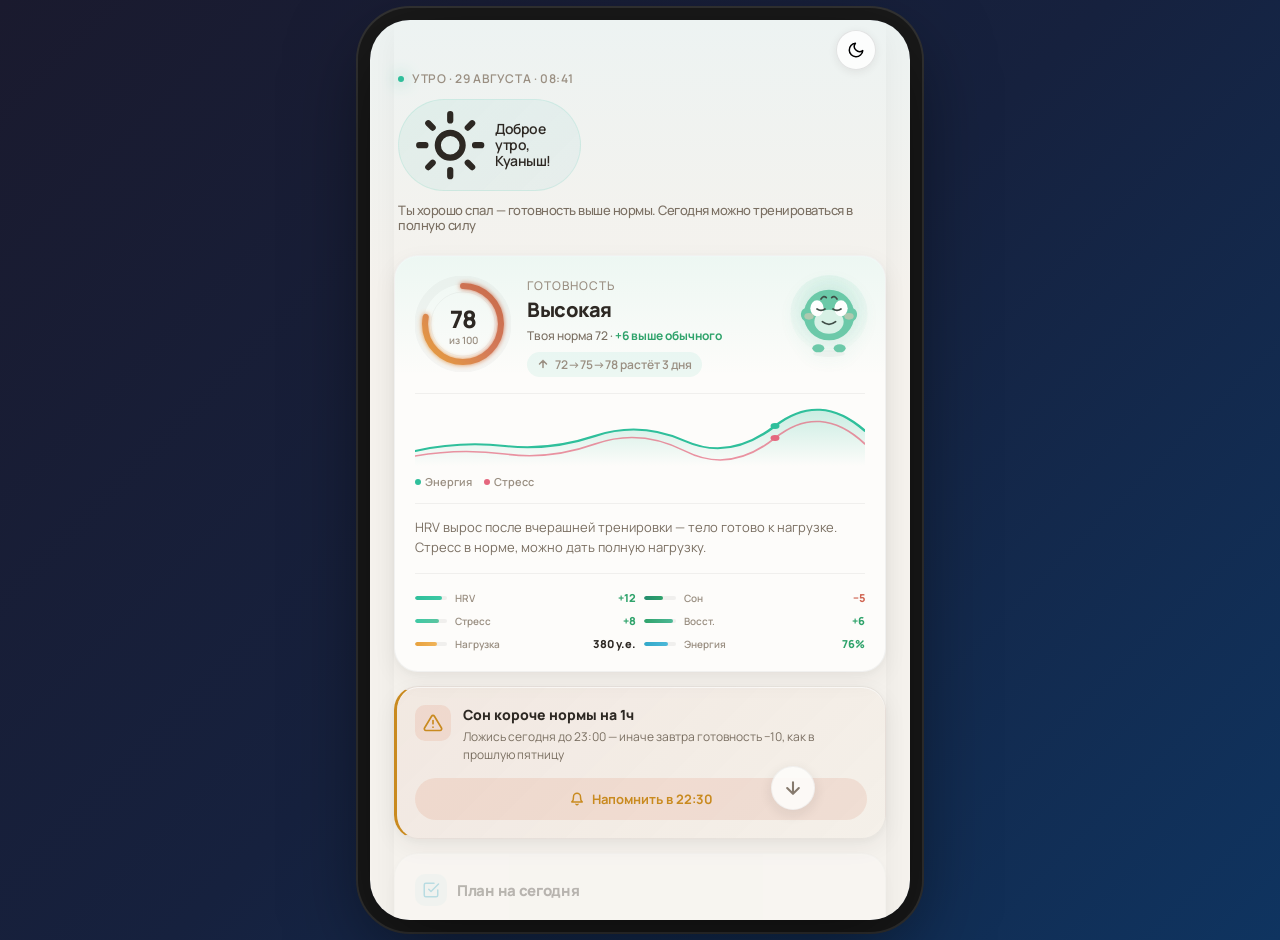
==== commit 2fbb91eb: "Premium readiness ring: warm gold-coral gradient, double ring, glow" ====
--- a/reps.html
+++ b/reps.html
@@ -37,19 +37,24 @@
     <div class="card status-card" style="--aura:rgba(47,191,155,.28)">
       <div class="status-top">
         <div class="status-ring-container">
-          <svg width="88" height="88" viewBox="0 0 88 88" class="status-ring">
+          <svg width="96" height="96" viewBox="0 0 96 96" class="status-ring">
             <defs>
               <linearGradient id="statusGrad" x1="0%" y1="0%" x2="100%" y2="100%">
-                <stop offset="0%" stop-color="#7ED4B8"/>
-                <stop offset="100%" stop-color="#2FBF9B"/>
+                <stop offset="0%" stop-color="#E8A13C"/>
+                <stop offset="50%" stop-color="#D47A5A"/>
+                <stop offset="100%" stop-color="#C86A4A"/>
               </linearGradient>
+              <filter id="ringShadow" x="-20%" y="-20%" width="140%" height="140%">
+                <feDropShadow dx="0" dy="1" stdDeviation="2" flood-color="#2D2823" flood-opacity="0.08"/>
+              </filter>
               <filter id="ringGlow" x="-30%" y="-30%" width="160%" height="160%">
-                <feGaussianBlur stdDeviation="3" result="blur"/>
+                <feGaussianBlur stdDeviation="2.5" result="blur"/>
                 <feComposite in="SourceGraphic" in2="blur" operator="over"/>
               </filter>
             </defs>
-            <circle cx="44" cy="44" r="40" fill="none" stroke="rgba(45,40,35,.03)" stroke-width="8"/>
-            <circle cx="44" cy="44" r="36" fill="none" stroke="url(#statusGrad)" stroke-width="5" stroke-linecap="round" stroke-dasharray="226" stroke-dashoffset="49" transform="rotate(-90 44 44)" filter="url(#ringGlow)"/>
+            <circle cx="48" cy="48" r="44" fill="none" stroke="rgba(45,40,35,.03)" stroke-width="9"/>
+            <circle cx="48" cy="48" r="38" fill="none" stroke="url(#statusGrad)" stroke-width="6" stroke-linecap="round" stroke-dasharray="239" stroke-dashoffset="53" transform="rotate(-90 48 48)" filter="url(#ringGlow)"/>
+            <circle cx="48" cy="48" r="32" fill="none" stroke="rgba(45,40,35,.04)" stroke-width="1"/>
           </svg>
           <div class="status-ring-inner">
             <div class="status-value">78</div>
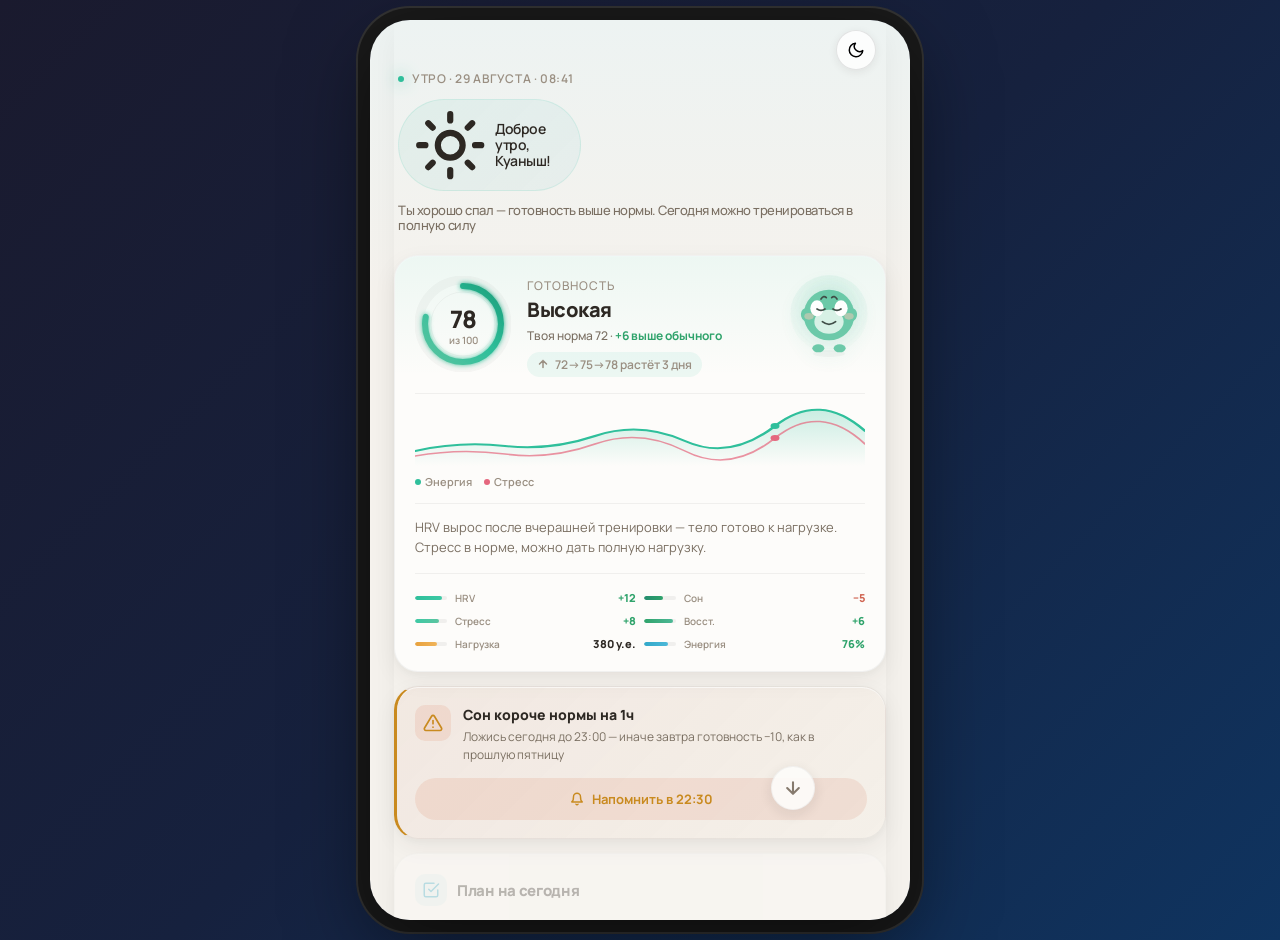
==== commit b205698f: "chore: save before chart redesign" ====
--- a/reps.html
+++ b/reps.html
@@ -40,9 +40,9 @@
           <svg width="96" height="96" viewBox="0 0 96 96" class="status-ring">
             <defs>
               <linearGradient id="statusGrad" x1="0%" y1="0%" x2="100%" y2="100%">
-                <stop offset="0%" stop-color="#E8A13C"/>
-                <stop offset="50%" stop-color="#D47A5A"/>
-                <stop offset="100%" stop-color="#C86A4A"/>
+                <stop offset="0%" stop-color="#5CC4A0"/>
+                <stop offset="50%" stop-color="#2FBF9B"/>
+                <stop offset="100%" stop-color="#1A9E7A"/>
               </linearGradient>
               <filter id="ringShadow" x="-20%" y="-20%" width="140%" height="140%">
                 <feDropShadow dx="0" dy="1" stdDeviation="2" flood-color="#2D2823" flood-opacity="0.08"/>
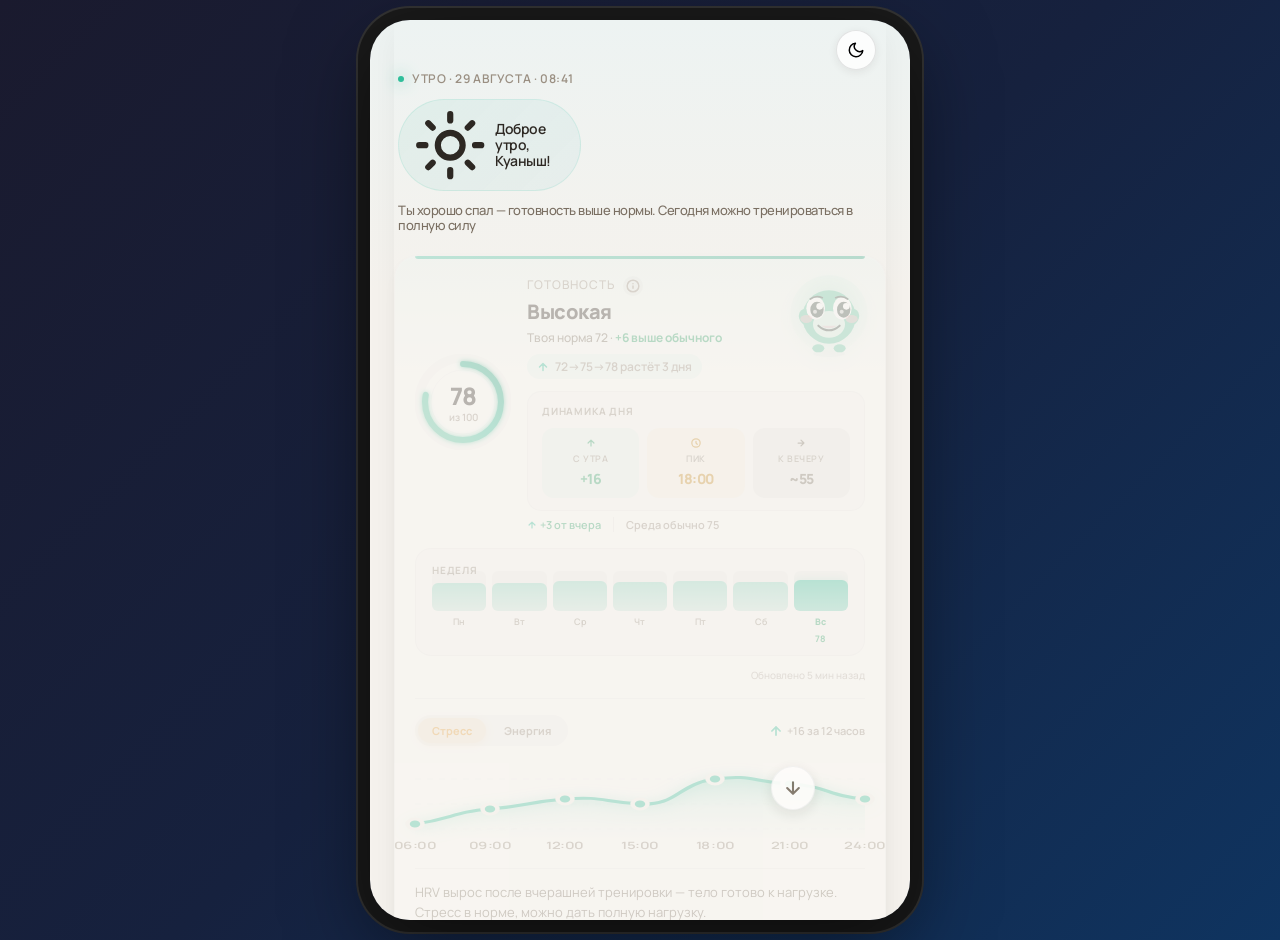
==== commit 01544822: "Initial commit" ====
--- a/reps.html
+++ b/reps.html
@@ -5,7 +5,8 @@
 <meta name="viewport" content="width=device-width, initial-scale=1.0, maximum-scale=1.0, user-scalable=no">
 <title>Atlas Health — Сегодня</title>
 <link href="https://fonts.googleapis.com/css2?family=Manrope:wght@400;500;600;700;800&display=swap" rel="stylesheet">
-<link rel="stylesheet" href="css/style.css">
+<link rel="stylesheet" href="css/design-system.css">
+  <link rel="stylesheet" href="css/style.css">
 </head>
 <body>
 <div class="app">
@@ -34,10 +35,11 @@
   </div>
 
     <!-- СТАТУС ДНЯ -->
-    <div class="card status-card" style="--aura:rgba(47,191,155,.28)">
+    <div class="card status-card" style="--aura:rgba(47,191,155,.28)" role="region" aria-label="Статус готовности на сегодня: 78 из 100, высокий уровень">
+      <div class="status-priority-bar high"></div>
       <div class="status-top">
         <div class="status-ring-container">
-          <svg width="96" height="96" viewBox="0 0 96 96" class="status-ring">
+          <svg width="96" height="96" viewBox="0 0 96 96" class="status-ring" role="img" aria-label="Кольцо готовности заполнено на 78 процентов">
             <defs>
               <linearGradient id="statusGrad" x1="0%" y1="0%" x2="100%" y2="100%">
                 <stop offset="0%" stop-color="#5CC4A0"/>
@@ -57,37 +59,142 @@
             <circle cx="48" cy="48" r="32" fill="none" stroke="rgba(45,40,35,.04)" stroke-width="1"/>
           </svg>
           <div class="status-ring-inner">
-            <div class="status-value">78</div>
+            <div class="status-value" aria-label="Значение готовности: 78">78</div>
             <div class="status-unit">из 100</div>
           </div>
         </div>
         <div class="status-info">
-          <div class="status-label">Готовность</div>
+          <div class="status-label">
+            Готовность
+            <button class="info-btn" aria-label="Что такое Готовность?" onclick="this.querySelector('.info-tooltip').classList.toggle('show')">
+              <svg width="14" height="14" viewBox="0 0 24 24" fill="none" stroke="currentColor" stroke-width="2.5" stroke-linecap="round" stroke-linejoin="round"><circle cx="12" cy="12" r="10"/><path d="M12 16v-4M12 8h.01"/></svg>
+              <span class="info-tooltip">Готовность —Комплексный показатель на основе HRV, сна, стресса и активности. Показывает готовность тела к нагрузкам. Считается за последние 24ч.</span>
+            </button>
+          </div>
           <div class="status-verdict">Высокая</div>
           <div class="status-norm">Твоя норма 72 · <span class="status-norm-diff">+6 выше обычного</span></div>
           <div class="status-trend">
-            <svg width="12" height="12" viewBox="0 0 24 24" fill="none" stroke="currentColor" stroke-width="3" stroke-linecap="round"><path d="M12 19V5M5 12l7-7 7 7"/></svg>
-            72→75→78 растёт 3 дня
-          </div>
-        </div>
-      </div>
+            <svg width="12" height="12" viewBox="0 0 24 24" fill="none" stroke="#2FBF9B" stroke-width="3" stroke-linecap="round" stroke-linejoin="round"><path d="M12 19V5M5 12l7-7 7 7"/></svg>
+            <span>72→75→78 растёт 3 дня</span>
+          </div>
+          <div class="status-day-summary">
+            <div class="day-summary-title">Динамика дня</div>
+            <div class="day-summary-items">
+              <span class="day-summary-item rise">
+                <svg width="10" height="10" viewBox="0 0 24 24" fill="none" stroke="currentColor" stroke-width="3" stroke-linecap="round" stroke-linejoin="round"><path d="M12 19V5M5 12l7-7 7 7"/></svg>
+                <span class="day-summary-label">С утра</span>
+                <span class="day-summary-value">+16</span>
+              </span>
+              <span class="day-summary-item peak">
+                <svg width="10" height="10" viewBox="0 0 24 24" fill="none" stroke="currentColor" stroke-width="3" stroke-linecap="round" stroke-linejoin="round"><circle cx="12" cy="12" r="10"/><path d="M12 8v4l3 3"/></svg>
+                <span class="day-summary-label">Пик</span>
+                <span class="day-summary-value">18:00</span>
+              </span>
+              <span class="day-summary-item forecast">
+                <svg width="10" height="10" viewBox="0 0 24 24" fill="none" stroke="currentColor" stroke-width="3" stroke-linecap="round" stroke-linejoin="round"><path d="M5 12h14M12 5l7 7-7 7"/></svg>
+                <span class="day-summary-label">К вечеру</span>
+                <span class="day-summary-value">~55</span>
+              </span>
+            </div>
+          </div>
+          <div class="status-compare">
+            <span class="status-compare-yesterday">
+              <svg width="10" height="10" viewBox="0 0 24 24" fill="none" stroke="#2FBF9B" stroke-width="3" stroke-linecap="round" stroke-linejoin="round"><path d="M12 19V5M5 12l7-7 7 7"/></svg>
+              +3 от вчера
+            </span>
+            <span class="status-compare-weekday">Среда обычно 75</span>
+          </div>
+        </div>
+      </div>
+
+      <!-- Мини-бары за неделю -->
+      <div class="status-week-bars" aria-label="Динамика за неделю: Пн 72, Вт 70, Ср 75, Чт 73, Пт 76, Сб 74, Вс 78">
+        <div class="week-bars-label">Неделя</div>
+        <div class="week-bars-row">
+          <div class="week-bar-item">
+            <div class="week-bar-track"><div class="week-bar-fill" style="height:72%"></div></div>
+            <span class="week-bar-day">Пн</span>
+            <span class="week-bar-val">72</span>
+          </div>
+          <div class="week-bar-item">
+            <div class="week-bar-track"><div class="week-bar-fill" style="height:70%"></div></div>
+            <span class="week-bar-day">Вт</span>
+            <span class="week-bar-val">70</span>
+          </div>
+          <div class="week-bar-item">
+            <div class="week-bar-track"><div class="week-bar-fill" style="height:75%"></div></div>
+            <span class="week-bar-day">Ср</span>
+            <span class="week-bar-val">75</span>
+          </div>
+          <div class="week-bar-item">
+            <div class="week-bar-track"><div class="week-bar-fill" style="height:73%"></div></div>
+            <span class="week-bar-day">Чт</span>
+            <span class="week-bar-val">73</span>
+          </div>
+          <div class="week-bar-item">
+            <div class="week-bar-track"><div class="week-bar-fill" style="height:76%"></div></div>
+            <span class="week-bar-day">Пт</span>
+            <span class="week-bar-val">76</span>
+          </div>
+          <div class="week-bar-item">
+            <div class="week-bar-track"><div class="week-bar-fill" style="height:74%"></div></div>
+            <span class="week-bar-day">Сб</span>
+            <span class="week-bar-val">74</span>
+          </div>
+          <div class="week-bar-item today">
+            <div class="week-bar-track"><div class="week-bar-fill" style="height:78%"></div></div>
+            <span class="week-bar-day">Вс</span>
+            <span class="week-bar-val">78</span>
+          </div>
+        </div>
+      </div>
+
+
+      <div class="status-updated">Обновлено 5 мин назад</div>
+
       <div class="status-chart">
-        <svg width="100%" height="60" viewBox="0 0 300 60" preserveAspectRatio="none">
-          <defs>
-            <linearGradient id="energyGrad" x1="0" y1="0" x2="0" y2="1">
-              <stop offset="0%" stop-color="#2FBF9B" stop-opacity="0.25"/>
-              <stop offset="100%" stop-color="#2FBF9B" stop-opacity="0"/>
-            </linearGradient>
-          </defs>
-          <path d="M0 45 Q30 35 60 40 T120 30 T180 35 T240 20 T300 25" fill="none" stroke="#2FBF9B" stroke-width="2" stroke-linecap="round"/>
-          <path d="M0 45 Q30 35 60 40 T120 30 T180 35 T240 20 T300 25 L300 60 L0 60 Z" fill="url(#energyGrad)"/>
-          <path d="M0 50 Q30 42 60 48 T120 38 T180 45 T240 32 T300 38" fill="none" stroke="#E5677E" stroke-width="1.5" stroke-linecap="round" opacity="0.7"/>
-          <circle cx="240" cy="20" r="3" fill="#2FBF9B"/>
-          <circle cx="240" cy="32" r="3" fill="#E5677E"/>
-        </svg>
-        <div class="status-chart-legend">
-          <span class="chart-legend-item"><span class="legend-dot energy"></span>Энергия</span>
-          <span class="chart-legend-item"><span class="legend-dot stress"></span>Стресс</span>
+        <div class="chart-header">
+          <div class="chart-tabs"><button class="chart-tab active" data-metric="stress" onclick="switchDayChart(this,'stress')">Стресс</button><button class="chart-tab" data-metric="energy" onclick="switchDayChart(this,'energy')">Энергия</button></div>
+          <div class="chart-trend">
+            <svg width="14" height="14" viewBox="0 0 24 24" fill="none" stroke="currentColor" stroke-width="3" stroke-linecap="round"><path d="M12 19V5M5 12l7-7 7 7"/></svg>
+            <span class="trend-text">+16 за 12 часов</span>
+          </div>
+        </div>
+        <div class="day-chart-container">
+          <svg class="day-chart" viewBox="0 0 300 100" preserveAspectRatio="none">
+            <defs>
+              <linearGradient id="dayAreaGrad" x1="0" y1="0" x2="0" y2="1">
+                <stop offset="0%" stop-color="#2FBF9B" stop-opacity="0.35"/>
+                <stop offset="50%" stop-color="#2FBF9B" stop-opacity="0.1"/>
+                <stop offset="100%" stop-color="#2FBF9B" stop-opacity="0"/>
+              </linearGradient>
+              <filter id="areaGlow">
+                <feGaussianBlur stdDeviation="3" result="blur"/>
+                <feComposite in="SourceGraphic" in2="blur" operator="over"/>
+              </filter>
+            </defs>
+            <line class="grid-line" x1="0" x2="300" y1="25" y2="25"/>
+            <line class="grid-line" x1="0" x2="300" y1="50" y2="50"/>
+            <line class="grid-line" x1="0" x2="300" y1="75" y2="75"/>
+            <path class="area-glow" d="M0 70 C25 65 25 58 50 55 C75 52 75 48 100 45 C125 42 125 48 150 50 C175 52 175 30 200 25 C225 20 225 28 250 30 C275 32 275 42 300 45" filter="url(#areaGlow)" opacity="0.4"/>
+            <path class="area-fill" d="M0 70 C25 65 25 58 50 55 C75 52 75 48 100 45 C125 42 125 48 150 50 C175 52 175 30 200 25 C225 20 225 28 250 30 C275 32 275 42 300 45 L300 85 L0 85 Z" fill="url(#dayAreaGrad)"/>
+            <path class="line-path" d="M0 70 C25 65 25 58 50 55 C75 52 75 48 100 45 C125 42 125 48 150 50 C175 52 175 30 200 25 C225 20 225 28 250 30 C275 32 275 42 300 45" fill="none" stroke="#2FBF9B" stroke-width="3" stroke-linecap="round" stroke-linejoin="round"/>
+            <circle class="data-point" cx="0" cy="70" r="5" data-time="06:00" data-value="62" data-status="Норма"/>
+            <circle class="data-point" cx="50" cy="55" r="5" data-time="09:00" data-value="58" data-status="Ниже нормы"/>
+            <circle class="data-point" cx="100" cy="45" r="5" data-time="12:00" data-value="71" data-status="Хорошо"/>
+            <circle class="data-point" cx="150" cy="50" r="5" data-time="15:00" data-value="65" data-status="Норма"/>
+            <circle class="data-point" cx="200" cy="25" r="5" data-time="18:00" data-value="82" data-status="Высокая"/>
+            <circle class="data-point" cx="250" cy="30" r="5" data-time="21:00" data-value="78" data-status="Высокая"/>
+            <circle class="data-point" cx="300" cy="45" r="5" data-time="24:00" data-value="55" data-status="Норма"/>
+            <text class="time-label" x="0" y="95">06:00</text>
+            <text class="time-label" x="50" y="95">09:00</text>
+            <text class="time-label" x="100" y="95">12:00</text>
+            <text class="time-label" x="150" y="95">15:00</text>
+            <text class="time-label" x="200" y="95">18:00</text>
+            <text class="time-label" x="250" y="95">21:00</text>
+            <text class="time-label" x="300" y="95">24:00</text>
+          </svg>
+          <div class="chart-tooltip" id="dayChartTooltip"></div>
         </div>
       </div>      <div class="status-mascot">
         <div class="mascot-illustration" id="statusMascotIllustration"></div>
@@ -102,19 +209,32 @@
           <ellipse cx="60" cy="120" rx="24" ry="5" fill="rgba(24,40,60,.04)"/>
           <ellipse cx="44" cy="112" rx="9" ry="6" fill="#5CC4A0"/>
           <ellipse cx="76" cy="112" rx="9" ry="6" fill="#5CC4A0"/>
-          <circle cx="60" cy="62" r="38" fill="#5CC4A0"/>
-          <ellipse cx="60" cy="72" rx="22" ry="18" fill="#D4F0E4"/>
-          <ellipse cx="26" cy="62" rx="8" ry="10" fill="#5CC4A0" transform="rotate(-15 26 62)"/>
-          <ellipse cx="94" cy="62" rx="8" ry="10" fill="#5CC4A0" transform="rotate(15 94 62)"/>
-          <ellipse cx="42" cy="52" rx="10" ry="12" fill="#FFFFFF"/>
-          <ellipse cx="78" cy="52" rx="10" ry="12" fill="#FFFFFF"/>
-          <path d="M42 53q6 4 12 0" stroke="#2D3B35" stroke-width="2.5" fill="none" stroke-linecap="round"/>
-          <path d="M78 53q-6 4-12 0" stroke="#2D3B35" stroke-width="2.5" fill="none" stroke-linecap="round"/>
-          <path d="M50 72q10 8 20 0" stroke="#2D3B35" stroke-width="2.5" fill="none" stroke-linecap="round"/>
-          <ellipse cx="30" cy="64" rx="7" ry="5" fill="#F4C4B0" opacity="0.5"/>
-          <ellipse cx="90" cy="64" rx="7" ry="5" fill="#F4C4B0" opacity="0.5"/>
-          <path d="M48 38q4-6 8-2" stroke="#2D3B35" stroke-width="2.5" fill="none" stroke-linecap="round"/>
-          <path d="M72 38q-4-6-8-2" stroke="#2D3B35" stroke-width="2.5" fill="none" stroke-linecap="round"/>
+          <circle cx="60" cy="65" r="40" fill="#5CC4A0"/>
+          <ellipse cx="60" cy="76" rx="24" ry="20" fill="#D4F0E4"/>
+          <ellipse cx="24" cy="65" rx="9" ry="12" fill="#5CC4A0" transform="rotate(-15 24 65)"/>
+          <ellipse cx="96" cy="65" rx="9" ry="12" fill="#5CC4A0" transform="rotate(15 96 65)"/>
+          <!-- Глаза - больше и выразительнее -->
+          <ellipse cx="40" cy="52" rx="14" ry="17" fill="#FFFFFF"/>
+          <ellipse cx="80" cy="52" rx="14" ry="17" fill="#FFFFFF"/>
+          <ellipse cx="42" cy="54" rx="10" ry="12" fill="#2D3B35"/>
+          <ellipse cx="82" cy="54" rx="10" ry="12" fill="#2D3B35"/>
+          <!-- Блики в глазах -->
+          <circle cx="46" cy="49" r="5" fill="#FFFFFF"/>
+          <circle cx="86" cy="49" r="5" fill="#FFFFFF"/>
+          <circle cx="39" cy="57" r="3" fill="#FFFFFF" opacity="0.7"/>
+          <circle cx="79" cy="57" r="3" fill="#FFFFFF" opacity="0.7"/>
+          <!-- Улыбка - дружелюбная -->
+          <path d="M44 78 Q60 92 76 78" stroke="#2D3B35" stroke-width="3" fill="none" stroke-linecap="round"/>
+          <path d="M48 78 Q60 86 72 78" fill="#E85A7A" opacity="0.3"/>
+          <!-- Щёки - румяные -->
+          <ellipse cx="26" cy="68" rx="9" ry="6" fill="#F4A4B0" opacity="0.6"/>
+          <ellipse cx="94" cy="68" rx="9" ry="6" fill="#F4A4B0" opacity="0.6"/>
+          <!-- Маленькие веснушки -->
+          <circle cx="30" cy="64" r="1.2" fill="#D47A5A" opacity="0.4"/>
+          <circle cx="90" cy="64" r="1.2" fill="#D47A5A" opacity="0.4"/>
+          <!-- Брови - мягкие -->
+          <path d="M32 38 Q40 32 50 36" stroke="#2D3B35" stroke-width="2.5" fill="none" stroke-linecap="round"/>
+          <path d="M70 36 Q80 32 88 38" stroke="#2D3B35" stroke-width="2.5" fill="none" stroke-linecap="round"/>
         </svg>
       </div>
       <div class="status-verdict-text">HRV вырос после вчерашней тренировки — тело готово к нагрузке. Стресс в норме, можно дать полную нагрузку.</div>
@@ -152,8 +272,10 @@
       </div>
     </div>
 
+    
+
     <!-- ГЛАВНОЕ ДЕЙСТВИЕ ДНЯ -->
-    <div class="card action-card" style="--aura:rgba(232,161,60,.22)">
+    <div class="card action-card" style="--aura:var(--activity-accent-glow)">
       <div class="action-header">
         <div class="action-icon">
           <svg width="20" height="20" viewBox="0 0 24 24" fill="none" stroke="currentColor" stroke-width="2" stroke-linecap="round" stroke-linejoin="round"><path d="M10.29 3.86L1.82 18a2 2 0 0 0 1.71 3h16.94a2 2 0 0 0 1.71-3L13.71 3.86a2 2 0 0 0-3.42 0z"/><line x1="12" y1="9" x2="12" y2="13"/><line x1="12" y1="17" x2="12.01" y2="17"/></svg>
@@ -197,7 +319,7 @@
   </div>
 
   <!-- СТРАНИЦА 1.5: АКТИВНОСТЬ ДНЯ -->
-   <div id="activity-page" class="snap-section" style="--glow-color: rgba(232,161,60,.25); --page-tint: rgba(232,161,60,.03);">
+   <div id="activity-page" class="snap-section" style="--glow-color: var(--activity-accent-glow); --page-tint: var(--activity-accent-bg);">
     <div class="activity-header">
       <div class="activity-header-left">
         <div>
@@ -211,27 +333,38 @@
       </div>
         <div class="activity-mascot">
           <div class="mascot-illustration" id="activityMascotIllustration"></div>
-          <div class="mascot-glow" id="activity-mascot-glow" style="--glow-color: rgba(232,161,60,.25)"></div>
+          <div class="mascot-glow" id="activity-mascot-glow" style="--glow-color: var(--activity-accent-glow)"></div>
           <svg width="80" height="90" viewBox="0 0 120 130" fill="none" xmlns="http://www.w3.org/2000/svg" id="activity-mascot-svg">
             <ellipse cx="60" cy="120" rx="24" ry="5" fill="rgba(24,40,60,.06)"/>
-            <ellipse cx="44" cy="112" rx="9" ry="6" fill="#D47A5A" id="mascot-foot-l"/>
-            <ellipse cx="76" cy="112" rx="9" ry="6" fill="#D47A5A" id="mascot-foot-r"/>
-            <circle cx="60" cy="62" r="38" fill="#D47A5A" id="mascot-body"/>
-            <ellipse cx="60" cy="72" rx="22" ry="18" fill="#D4F0E4" id="mascot-belly"/>
-            <ellipse cx="22" cy="58" rx="8" ry="10" fill="#D47A5A" transform="rotate(-25 22 58)" id="mascot-arm-l"/>
-            <ellipse cx="98" cy="58" rx="8" ry="10" fill="#D47A5A" transform="rotate(25 98 58)" id="mascot-arm-r"/>
-            <rect x="35" y="40" width="50" height="8" rx="4" fill="#D47A5A"/>
-            <ellipse cx="42" cy="52" rx="11" ry="13" fill="#FFFFFF"/>
-            <ellipse cx="78" cy="52" rx="11" ry="13" fill="#FFFFFF"/>
-            <ellipse cx="44" cy="53" rx="8" ry="9" fill="#2D3B35"/>
-            <ellipse cx="80" cy="53" rx="8" ry="9" fill="#2D3B35"/>
-            <circle cx="47" cy="50" r="3.5" fill="#FFFFFF"/>
-            <circle cx="83" cy="50" r="3.5" fill="#FFFFFF"/>
-            <path d="M48 76q12-14 24 0" stroke="#2D3B35" stroke-width="3" fill="none" stroke-linecap="round"/>
-            <ellipse cx="30" cy="64" rx="7" ry="5" fill="#F4A460" opacity="0.6"/>
-            <ellipse cx="90" cy="64" rx="7" ry="5" fill="#F4A460" opacity="0.6"/>
-            <path d="M40 38q6-10 12-4" stroke="#2D3B35" stroke-width="3" fill="none" stroke-linecap="round"/>
-            <path d="M80 38q-6-10-12-4" stroke="#2D3B35" stroke-width="3" fill="none" stroke-linecap="round"/>
+            <ellipse cx="44" cy="112" rx="9" ry="6" fill="#E8A07A" id="mascot-foot-l"/>
+            <ellipse cx="76" cy="112" rx="9" ry="6" fill="#E8A07A" id="mascot-foot-r"/>
+            <circle cx="60" cy="65" r="40" fill="#E8A07A" id="mascot-body"/>
+            <ellipse cx="60" cy="76" rx="24" ry="20" fill="#F0A090" id="mascot-belly"/>
+            <ellipse cx="24" cy="65" rx="9" ry="12" fill="#E8A07A" transform="rotate(-15 24 65)" id="mascot-arm-l"/>
+            <ellipse cx="96" cy="65" rx="9" ry="12" fill="#E8A07A" transform="rotate(15 96 65)" id="mascot-arm-r"/>
+            <rect x="35" y="40" width="50" height="8" rx="4" fill="#E8A07A"/>
+            <!-- Глаза - больше и выразительнее -->
+            <ellipse cx="40" cy="52" rx="14" ry="17" fill="#F0A090"/>
+            <ellipse cx="80" cy="52" rx="14" ry="17" fill="#F0A090"/>
+            <ellipse cx="42" cy="54" rx="10" ry="12" fill="#C87050"/>
+            <ellipse cx="82" cy="54" rx="10" ry="12" fill="#C87050"/>
+            <!-- Блики в глазах -->
+            <circle cx="46" cy="49" r="5" fill="#F0A090"/>
+            <circle cx="86" cy="49" r="5" fill="#F0A090"/>
+            <circle cx="39" cy="57" r="3" fill="#F0A090" opacity="0.7"/>
+            <circle cx="79" cy="57" r="3" fill="#F0A090" opacity="0.7"/>
+            <!-- Улыбка - дружелюбная -->
+            <path d="M44 78 Q60 92 76 78" stroke="#C87050" stroke-width="3" fill="none" stroke-linecap="round"/>
+            <path d="M48 78 Q60 86 72 78" fill="#C87050" opacity="0.3"/>
+            <!-- Щёки - румяные -->
+            <ellipse cx="26" cy="68" rx="9" ry="6" fill="#F0A090" opacity="0.6"/>
+            <ellipse cx="94" cy="68" rx="9" ry="6" fill="#F0A090" opacity="0.6"/>
+            <!-- Маленькие веснушки -->
+            <circle cx="30" cy="64" r="1.2" fill="#E8A07A" opacity="0.4"/>
+            <circle cx="90" cy="64" r="1.2" fill="#E8A07A" opacity="0.4"/>
+            <!-- Брови - мягкие -->
+            <path d="M32 38 Q40 32 50 36" stroke="#C87050" stroke-width="2.5" fill="none" stroke-linecap="round"/>
+            <path d="M70 36 Q80 32 88 38" stroke="#C87050" stroke-width="2.5" fill="none" stroke-linecap="round"/>
           </svg>
         </div>
     </div>
@@ -239,60 +372,231 @@
     <!-- Индекс активности (Oura/Whoop Score) -->
 
     <!-- Индекс активности (Oura/Whoop Score) -->
-    <div class="card activity-index-card" style="--aura:rgba(232,161,60,.30)">
+    <div class="card activity-index-card" style="--aura:var(--activity-accent-glow)">
       <div class="activity-index-top">
         <div class="activity-index-label">Индекс активности</div>
-        <div class="activity-index-date">29 августа</div>
-      </div>
-      <div class="activity-index-main">
-        <div class="activity-ring-container">
-          <svg width="120" height="120" viewBox="0 0 120 120" class="activity-ring">
+         <div class="activity-index-top-right">
+          <button class="history-btn" id="historyBtn" type="button" onclick="toggleHistory()" aria-expanded="false" aria-controls="historyPanel">
+            <svg width="12" height="12" viewBox="0 0 24 24" fill="none" stroke="currentColor" stroke-width="2.5" stroke-linecap="round" stroke-linejoin="round"><rect x="3" y="4" width="18" height="18" rx="3"/><path d="M16 2v4M8 2v4M3 10h18"/></svg>
+            История
+          </button>
+        </div>
+      </div>
+       <div class="history-panel" id="historyPanel">
+         <!-- Навигация периода -->
+         <div class="history-nav">
+           <button class="history-nav-arrow" id="historyPrev" type="button" onclick="navHistoryPeriod(-1)" aria-label="Предыдущий период">
+             <svg width="14" height="14" viewBox="0 0 24 24" fill="none" stroke="currentColor" stroke-width="2.5" stroke-linecap="round" stroke-linejoin="round"><path d="M15 18l-6-6 6-6"/></svg>
+           </button>
+           <div class="history-nav-center">
+             <div class="history-nav-period" id="historyPeriodLabel">23–29 августа</div>
+             <div class="history-toggle" role="tablist" aria-label="Период истории">
+               <button class="history-toggle-btn active" id="toggleWeek" type="button" role="tab" aria-selected="true" onclick="switchHistoryRange('week')">Неделя</button>
+               <button class="history-toggle-btn" id="toggleMonth" type="button" role="tab" aria-selected="false" onclick="switchHistoryRange('month')">Месяц</button>
+             </div>
+           </div>
+           <button class="history-nav-arrow" id="historyNext" type="button" onclick="navHistoryPeriod(1)" aria-label="Следующий период">
+             <svg width="14" height="14" viewBox="0 0 24 24" fill="none" stroke="currentColor" stroke-width="2.5" stroke-linecap="round" stroke-linejoin="round"><path d="M9 18l6-6-6-6"/></svg>
+           </button>
+           <button class="history-close" type="button" onclick="toggleHistory()" aria-label="Свернуть историю">
+             <svg width="12" height="12" viewBox="0 0 24 24" fill="none" stroke="currentColor" stroke-width="2.5" stroke-linecap="round" stroke-linejoin="round"><path d="M18 6L6 18M6 6l12 12"/></svg>
+           </button>
+         </div>
+
+         <!-- Статистика периода -->
+         <div class="history-stats" id="historyStats">
+           <div class="history-stat">
+             <div class="history-stat-val" id="statAvg">77</div>
+             <div class="history-stat-label">Среднее</div>
+           </div>
+           <div class="history-stat">
+             <div class="history-stat-val" id="statMax">85</div>
+             <div class="history-stat-label">Максимум</div>
+           </div>
+           <div class="history-stat">
+             <div class="history-stat-val" id="statTrend">
+               <svg width="14" height="14" viewBox="0 0 24 24" fill="none" stroke="currentColor" stroke-width="2.5" stroke-linecap="round" stroke-linejoin="round"><path d="M12 19V5M5 12l7-7 7 7"/></svg>
+             </div>
+             <div class="history-stat-label">+5 к норме</div>
+           </div>
+         </div>
+
+         <!-- График -->
+         <div class="history-bars-wrap">
+           <div class="history-bars" id="historyBars">
+             <div class="history-col"><span>78</span><div class="history-bar" style="height:36px"></div><i>Сб</i></div>
+             <div class="history-col"><span>74</span><div class="history-bar" style="height:34px"></div><i>Вс</i></div>
+             <div class="history-col"><span>81</span><div class="history-bar" style="height:37px"></div><i>Пн</i></div>
+             <div class="history-col"><span>69</span><div class="history-bar" style="height:32px"></div><i>Вт</i></div>
+             <div class="history-col"><span>85</span><div class="history-bar" style="height:39px"></div><i>Ср</i></div>
+             <div class="history-col"><span>72</span><div class="history-bar" style="height:33px"></div><i>Чт</i></div>
+             <div class="history-col today"><span>78</span><div class="history-bar today" style="height:36px"></div><i>Пт</i></div>
+           </div>
+         </div>
+
+         <!-- История активностей -->
+         <div class="history-section" id="historySection">
+           <div class="history-section-title">История активностей</div>
+
+          <div class="history-day">
+            <div class="history-day-head">
+              <span class="hd-date">Пятница, 29 августа</span>
+              <span class="hd-score">78</span>
+            </div>
+            <div class="session-item">
+              <div class="session-icon">
+                <svg width="15" height="15" viewBox="0 0 24 24" fill="none" stroke="currentColor" stroke-width="2" stroke-linecap="round" stroke-linejoin="round"><path d="M4 16v-2.38C4 11.5 2.97 10.5 3 8c.03-2.72 1.49-6 4.5-6C9.37 2 10 3.8 10 5.5c0 3.11-2 5.66-2 8.68V16a2 2 0 1 1-4 0Z"/><path d="M20 20v-2.38c0-2.12 1.03-3.12 1-5.62-.03-2.72-1.49-6-4.5-6C14.63 6 14 7.8 14 9.5c0 3.11 2 5.66 2 8.68V20a2 2 0 1 0 4 0Z"/><path d="M16 17h4"/><path d="M4 13h4"/></svg>
+              </div>
+              <div class="session-info">
+                <div class="session-name">Ходьба</div>
+                <div class="session-time">14:05 – 14:45 · 40 мин</div>
+              </div>
+              <div class="session-stats">
+                <b>2.7 км</b>
+                <span>3 900 шагов</span>
+              </div>
+            </div>
+            <div class="session-item">
+              <div class="session-icon">
+                <svg width="15" height="15" viewBox="0 0 24 24" fill="none" stroke="currentColor" stroke-width="2" stroke-linecap="round" stroke-linejoin="round"><path d="M4 16v-2.38C4 11.5 2.97 10.5 3 8c.03-2.72 1.49-6 4.5-6C9.37 2 10 3.8 10 5.5c0 3.11-2 5.66-2 8.68V16a2 2 0 1 1-4 0Z"/><path d="M20 20v-2.38c0-2.12 1.03-3.12 1-5.62-.03-2.72-1.49-6-4.5-6C14.63 6 14 7.8 14 9.5c0 3.11 2 5.66 2 8.68V20a2 2 0 1 0 4 0Z"/><path d="M16 17h4"/><path d="M4 13h4"/></svg>
+              </div>
+              <div class="session-info">
+                <div class="session-name">Утренняя прогулка</div>
+                <div class="session-time">08:10 – 08:35 · 25 мин</div>
+              </div>
+              <div class="session-stats">
+                <b>1.5 км</b>
+                <span>2 300 шагов</span>
+              </div>
+            </div>
+            <div class="history-day-total">Итог: 6 200 шагов · 4.2 км</div>
+          </div>
+
+          <div class="history-day history-extra">
+            <div class="history-day-head">
+              <span class="hd-date">Четверг, 28 августа</span>
+              <span class="hd-score">72</span>
+            </div>
+            <div class="session-item">
+              <div class="session-icon">
+                <svg width="15" height="15" viewBox="0 0 24 24" fill="none" stroke="currentColor" stroke-width="2" stroke-linecap="round" stroke-linejoin="round"><path d="M4 16v-2.38C4 11.5 2.97 10.5 3 8c.03-2.72 1.49-6 4.5-6C9.37 2 10 3.8 10 5.5c0 3.11-2 5.66-2 8.68V16a2 2 0 1 1-4 0Z"/><path d="M20 20v-2.38c0-2.12 1.03-3.12 1-5.62-.03-2.72-1.49-6-4.5-6C14.63 6 14 7.8 14 9.5c0 3.11 2 5.66 2 8.68V20a2 2 0 1 0 4 0Z"/><path d="M16 17h4"/><path d="M4 13h4"/></svg>
+              </div>
+              <div class="session-info">
+                <div class="session-name">Ходьба</div>
+                <div class="session-time">13:00 – 13:50 · 50 мин</div>
+              </div>
+              <div class="session-stats">
+                <b>3.1 км</b>
+                <span>4 100 шагов</span>
+              </div>
+            </div>
+            <div class="session-item">
+              <div class="session-icon">
+                <svg width="15" height="15" viewBox="0 0 24 24" fill="none" stroke="currentColor" stroke-width="2" stroke-linecap="round" stroke-linejoin="round"><path d="M4 16v-2.38C4 11.5 2.97 10.5 3 8c.03-2.72 1.49-6 4.5-6C9.37 2 10 3.8 10 5.5c0 3.11-2 5.66-2 8.68V16a2 2 0 1 1-4 0Z"/><path d="M20 20v-2.38c0-2.12 1.03-3.12 1-5.62-.03-2.72-1.49-6-4.5-6C14.63 6 14 7.8 14 9.5c0 3.11 2 5.66 2 8.68V20a2 2 0 1 0 4 0Z"/><path d="M16 17h4"/><path d="M4 13h4"/></svg>
+              </div>
+              <div class="session-info">
+                <div class="session-name">Вечерняя прогулка</div>
+                <div class="session-time">18:30 – 18:50 · 20 мин</div>
+              </div>
+              <div class="session-stats">
+                <b>1.2 км</b>
+                <span>1 700 шагов</span>
+              </div>
+            </div>
+            <div class="history-day-total">Итог: 5 800 шагов · 4.3 км</div>
+          </div>
+
+          <div class="history-day history-extra">
+            <div class="history-day-head">
+              <span class="hd-date">Среда, 27 августа</span>
+              <span class="hd-score">81</span>
+            </div>
+            <div class="session-item">
+              <div class="session-icon">
+                <svg width="15" height="15" viewBox="0 0 24 24" fill="none" stroke="currentColor" stroke-width="2" stroke-linecap="round" stroke-linejoin="round"><path d="M4 16v-2.38C4 11.5 2.97 10.5 3 8c.03-2.72 1.49-6 4.5-6C9.37 2 10 3.8 10 5.5c0 3.11-2 5.66-2 8.68V16a2 2 0 1 1-4 0Z"/><path d="M20 20v-2.38c0-2.12 1.03-3.12 1-5.62-.03-2.72-1.49-6-4.5-6C14.63 6 14 7.8 14 9.5c0 3.11 2 5.66 2 8.68V20a2 2 0 1 0 4 0Z"/><path d="M16 17h4"/><path d="M4 13h4"/></svg>
+              </div>
+              <div class="session-info">
+                <div class="session-name">Ходьба</div>
+                <div class="session-time">15:00 – 15:40 · 40 мин</div>
+              </div>
+              <div class="session-stats">
+                <b>3.0 км</b>
+                <span>4 000 шагов</span>
+              </div>
+            </div>
+            <div class="session-item">
+              <div class="session-icon">
+                <svg width="15" height="15" viewBox="0 0 24 24" fill="none" stroke="currentColor" stroke-width="2" stroke-linecap="round" stroke-linejoin="round"><path d="M4 16v-2.38C4 11.5 2.97 10.5 3 8c.03-2.72 1.49-6 4.5-6C9.37 2 10 3.8 10 5.5c0 3.11-2 5.66-2 8.68V16a2 2 0 1 1-4 0Z"/><path d="M20 20v-2.38c0-2.12 1.03-3.12 1-5.62-.03-2.72-1.49-6-4.5-6C14.63 6 14 7.8 14 9.5c0 3.11 2 5.66 2 8.68V20a2 2 0 1 0 4 0Z"/><path d="M16 17h4"/><path d="M4 13h4"/></svg>
+              </div>
+              <div class="session-info">
+                <div class="session-name">Утренняя прогулка</div>
+                <div class="session-time">09:00 – 09:20 · 20 мин</div>
+              </div>
+              <div class="session-stats">
+                <b>1.4 км</b>
+                <span>1 800 шагов</span>
+              </div>
+            </div>
+            <div class="session-item">
+              <div class="session-icon">
+                <svg width="15" height="15" viewBox="0 0 24 24" fill="none" stroke="currentColor" stroke-width="2" stroke-linecap="round" stroke-linejoin="round"><path d="M4 16v-2.38C4 11.5 2.97 10.5 3 8c.03-2.72 1.49-6 4.5-6C9.37 2 10 3.8 10 5.5c0 3.11-2 5.66-2 8.68V16a2 2 0 1 1-4 0Z"/><path d="M20 20v-2.38c0-2.12 1.03-3.12 1-5.62-.03-2.72-1.49-6-4.5-6C14.63 6 14 7.8 14 9.5c0 3.11 2 5.66 2 8.68V20a2 2 0 1 0 4 0Z"/><path d="M16 17h4"/><path d="M4 13h4"/></svg>
+              </div>
+              <div class="session-info">
+                <div class="session-name">Вечерняя прогулка</div>
+                <div class="session-time">20:00 – 20:15 · 15 мин</div>
+              </div>
+              <div class="session-stats">
+                <b>0.8 км</b>
+                <span>1 100 шагов</span>
+              </div>
+            </div>
+            <div class="history-day-total">Итог: 6 900 шагов · 5.2 км</div>
+          </div>
+
+          <button class="history-more-btn" id="historyMoreBtn" type="button" onclick="toggleHistoryDays()" aria-expanded="false">
+            Показать все дни
+            <svg width="12" height="12" viewBox="0 0 24 24" fill="none" stroke="currentColor" stroke-width="2.5" stroke-linecap="round" stroke-linejoin="round"><path d="M6 9l6 6 6-6"/></svg>
+          </button>
+        </div>
+      </div>
+       <div class="activity-index-main">
+        <div class="activity-visual">
+          <div class="av-score">
+            <span class="av-score-num">78</span>
+            <span class="av-score-lbl">индекс</span>
+          </div>
+          <svg class="av-wave" viewBox="0 0 120 80" preserveAspectRatio="none">
             <defs>
-              <linearGradient id="activityRingGrad" x1="0%" y1="0%" x2="100%" y2="100%">
-                <stop offset="0%" stop-color="#7ED4B8"/>
-                <stop offset="100%" stop-color="#2FBF9B"/>
+              <linearGradient id="waveGrad" x1="0%" y1="0%" x2="100%" y2="0%">
+                <stop offset="0%" stop-color="var(--activity-accent-light)" stop-opacity="0.3"/>
+                <stop offset="50%" stop-color="var(--activity-accent)" stop-opacity="0.6"/>
+                <stop offset="100%" stop-color="var(--activity-accent)" stop-opacity="1"/>
               </linearGradient>
             </defs>
-            <circle cx="60" cy="60" r="50" fill="none" stroke="rgba(45,40,35,.06)" stroke-width="10"/>
-            <circle cx="60" cy="60" r="50" fill="none" stroke="url(#activityRingGrad)" stroke-width="10" stroke-linecap="round" stroke-dasharray="314" stroke-dashoffset="69" transform="rotate(-90 60 60)"/>
+            <path class="av-wave-path" d="M0,40 C15,10 30,70 45,40 C60,10 75,70 90,40 C105,10 115,55 120,40 L120,80 L0,80 Z"/>
           </svg>
-          <div class="activity-ring-inner">
-            <div class="activity-index-value">78</div>
-            <div class="activity-index-status">Выше нормы</div>
-          </div>
-        </div>
-          <div class="activity-index-metrics">
+          <div class="av-pulse"></div>
+        </div>
+        <div class="activity-index-metrics">
           <div class="aim-item">
-            <div class="aim-header">
-              <span class="aim-name">Шаги</span>
-              <span class="aim-value">85%</span>
-            </div>
-             <div class="aim-bar"><div class="aim-fill" style="width:85%; background:linear-gradient(90deg,#B8503A,#D47A5A)"></div></div>
-            <span class="aim-contrib">+12 к норме</span>
+            <span class="aim-name">Шаги</span>
+            <div class="aim-bar"><div class="aim-fill" style="width:85%"></div></div>
+            <span class="aim-value">85%</span>
           </div>
           <div class="aim-item">
-            <div class="aim-header">
-              <span class="aim-name">Калории</span>
-              <span class="aim-value">72%</span>
-            </div>
-            <div class="aim-bar"><div class="aim-fill" style="width:72%; background:linear-gradient(90deg,#C86A4A,#D47A5A)"></div></div>
-            <span class="aim-contrib">+8 к норме</span>
+            <span class="aim-name">Калории</span>
+            <div class="aim-bar"><div class="aim-fill" style="width:72%"></div></div>
+            <span class="aim-value">72%</span>
           </div>
           <div class="aim-item">
-            <div class="aim-header">
-              <span class="aim-name">Дистанция</span>
-              <span class="aim-value">70%</span>
-            </div>
-            <div class="aim-bar"><div class="aim-fill" style="width:70%; background:linear-gradient(90deg,#D47A5A,#E88060)"></div></div>
-            <span class="aim-contrib">+15 к норме</span>
+            <span class="aim-name">Дистанция</span>
+            <div class="aim-bar"><div class="aim-fill" style="width:70%"></div></div>
+            <span class="aim-value">70%</span>
           </div>
           <div class="aim-item">
-            <div class="aim-header">
-              <span class="aim-name">Сидячее</span>
-              <span class="aim-value">65%</span>
-            </div>
-            <div class="aim-bar"><div class="aim-fill" style="width:65%; background:linear-gradient(90deg,#E88060,#F0A090)"></div></div>
-            <span class="aim-contrib">+5 к норме</span>
+            <span class="aim-name">Сидячее</span>
+            <div class="aim-bar"><div class="aim-fill" style="width:65%"></div></div>
+            <span class="aim-value">65%</span>
           </div>
         </div>
       </div>
@@ -377,175 +681,148 @@
       </div>
     </div>
 
-    <!-- Карусель метрик шагов -->
+    <!-- Карусель шагов -->
     <div class="steps-carousel">
       <div class="carousel-track" id="stepsTrack">
-        <!-- Слайд 1: Основная карточка -->
-        <div class="card steps-card" style="--aura:rgba(232,161,60,.30)">
-          <div class="steps-main">
-             <div class="steps-score-box">
-              <div class="steps-label">Шаги</div>
-              <div class="steps-value-chip">
-                <div class="steps-value">6200</div>
-                <div class="steps-goal">/ 8000</div>
-              </div>
-            </div>
-            <div class="steps-arc-box">
-              <svg width="100" height="60" viewBox="0 0 100 60">
-                <defs>
-                  <linearGradient id="arcGrad" x1="0%" y1="0%" x2="100%" y2="0%">
-                    <stop offset="0%" stop-color="#7ED4B8"/>
-                    <stop offset="100%" stop-color="#2FBF9B"/>
-                  </linearGradient>
-                </defs>
-                <path d="M 10 55 A 40 40 0 0 1 90 55" fill="none" stroke="rgba(45,40,35,.08)" stroke-width="8" stroke-linecap="round"/>
-                <path d="M 10 55 A 40 40 0 0 1 90 55" fill="none" stroke="url(#arcGrad)" stroke-width="8" stroke-linecap="round" stroke-dasharray="126" stroke-dashoffset="29"/>
-              </svg>
-              <div class="arc-percent">77%</div>
-            </div>
-          </div>
-          <div class="steps-progress">
-            <div class="progress-track">
-              <div class="progress-fill" style="width: 77%"></div>
-            </div>
-          </div>
-          <div class="steps-metrics">
-            <div class="step-metric">
-              <div class="step-metric-value cadence">108</div>
-              <div class="step-metric-label">Каденс</div>
-              <div class="step-metric-sub">шаг/мин</div>
-            </div>
-            <div class="step-metric">
-              <div class="step-metric-value tempo">8:30</div>
-              <div class="step-metric-label">Темп</div>
-              <div class="step-metric-sub">мин/км</div>
-            </div>
-            <div class="step-metric">
-              <div class="step-metric-value forecast">8470</div>
-              <div class="step-metric-label">Прогноз</div>
-              <div class="step-metric-sub">к 22:00</div>
-            </div>
-          </div>
-          <div class="steps-footer">
-            <span class="footer-trend up">↑ 400 к вчера</span>
-            <span class="footer-sep">·</span>
-            <span>Обычно к этому времени 5800 — ты впереди</span>
-          </div>
-          <div class="steps-personal">
-            <div class="sp-item">
-              <span class="sp-label">Твоя норма 30 дней</span>
-              <span class="sp-value">6,400</span>
-            </div>
-            <div class="sp-action">
-              <svg width="14" height="14" viewBox="0 0 24 24" fill="none" stroke="currentColor" stroke-width="2.5" stroke-linecap="round" stroke-linejoin="round"><path d="M12 5v14M5 12l7 7 7-7"/></svg>
-              Иди пройди 15 мин — закроешь цель
-            </div>
-          </div>
-        </div>
-         <!-- Слайд 2: Недельный график -->
-        <div class="card steps-week-card" style="--aura:rgba(47,191,155,.25)">
-          <div class="week-header">
-            <div class="week-title">Шаги за неделю</div>
-            <div class="week-avg">Твоя норма: 6,400</div>
-          </div>
-          <div class="week-chart-container">
-            <svg class="week-chart" viewBox="0 0 300 140" id="weekChart"></svg>
-          </div>
-        </div>
-        <!-- Слайд 3: Серия достижений -->
-        <div class="card steps-streak-card" style="--aura:rgba(240,182,76,.25)">
-          <div class="streak-header">
-            <div class="streak-title">Серия достижений</div>
-            <div class="streak-best">Ещё 5 дней до рекорда 12</div>
-          </div>
-          <div class="streak-main">
-            <div class="streak-days">7</div>
-            <div class="streak-label">дней подряд</div>
-          </div>
-          <div class="streak-week">
-            <div class="sw-day done"><span>Пн</span><div class="sw-check">✓</div></div>
-            <div class="sw-day done"><span>Вт</span><div class="sw-check">✓</div></div>
-            <div class="sw-day done"><span>Ср</span><div class="sw-check">✓</div></div>
-            <div class="sw-day done"><span>Чт</span><div class="sw-check">✓</div></div>
-            <div class="sw-day current"><span>Пт</span><div class="sw-check">·</div></div>
-            <div class="sw-day"><span>Сб</span><div class="sw-check"></div></div>
-            <div class="sw-day"><span>Вс</span><div class="sw-check"></div></div>
-          </div>
-          <div class="streak-consequence">
-            Если не закроешь цель сегодня → серия прервётся
-          </div>
-        </div>
-        <!-- Слайд 4: Прогноз недели -->
-        <div class="card steps-forecast-card" style="--aura:rgba(47,191,155,.22)">
-          <div class="forecast-header">
-            <div class="forecast-title">Прогноз недели</div>
-            <div class="forecast-status good">На верном пути</div>
-          </div>
-          <div class="forecast-chart">
-            <div class="fc-bar done"><span>Пн</span><b>7800</b></div>
-            <div class="fc-bar done"><span>Вт</span><b>8200</b></div>
-            <div class="fc-bar done"><span>Ср</span><b>7400</b></div>
-            <div class="fc-bar done"><span>Чт</span><b>6800</b></div>
-            <div class="fc-bar current"><span>Пт</span><b>6200</b></div>
-            <div class="fc-bar forecast"><span>Сб</span><b>~7200</b></div>
-            <div class="fc-bar forecast"><span>Вс</span><b>~6500</b></div>
-          </div>
-          <div class="forecast-total">
-            <div class="ft-item">
-              <div class="ft-value">42,600</div>
-              <div class="ft-label">Текущая</div>
-            </div>
-            <div class="ft-arrow">→</div>
-            <div class="ft-item">
-              <div class="ft-value">52,100</div>
-              <div class="ft-label">Прогноз</div>
-            </div>
-          </div>
-          <div class="forecast-goal">Цель 56,000 · Если идишь 15 мин сейчас → закроешь</div>
-        </div>
-        <!-- Слайд 5: Личные рекорды -->
-        <div class="card steps-records-card" style="--aura:rgba(229,103,126,.22)">
-          <div class="records-header">
-            <div class="records-title">Личные рекорды</div>
-            <div class="records-count">3 рекорда</div>
-          </div>
-          <div class="records-list">
-            <div class="record-item gold">
-              <div class="record-icon">
-                <svg width="18" height="18" viewBox="0 0 24 24" fill="none" stroke="currentColor" stroke-width="2" stroke-linecap="round" stroke-linejoin="round"><path d="M6 9H4.5a2.5 2.5 0 0 1 0-5H6"/><path d="M18 9h1.5a2.5 2.5 0 0 0 0-5H18"/><path d="M4 22h16"/><path d="M10 14.66V17c0 .55-.47.98-.97 1.21C7.85 18.75 7 20.24 7 22"/><path d="M14 14.66V17c0 .55.47.98.97 1.21C16.15 18.75 17 20.24 17 22"/><path d="M18 2H6v7a6 6 0 0 0 12 0V2Z"/></svg>
-              </div>
-              <div class="record-info">
-                <div class="record-value">14,250</div>
-                <div class="record-label">Максимум за день</div>
-              </div>
-              <div class="record-date">15 июл</div>
-            </div>
-            <div class="record-item silver">
-              <div class="record-icon">
-                <svg width="18" height="18" viewBox="0 0 24 24" fill="none" stroke="currentColor" stroke-width="2" stroke-linecap="round" stroke-linejoin="round"><circle cx="12" cy="8" r="6"/><path d="M15.477 12.89 17 22l-5-3-5 3 1.523-9.11"/></svg>
-              </div>
-              <div class="record-info">
-                <div class="record-value">82,400</div>
-                <div class="record-label">Максимум за неделю</div>
-              </div>
-              <div class="record-date">12-18 июл</div>
-            </div>
-            <div class="record-item bronze">
-              <div class="record-icon">
-                <svg width="18" height="18" viewBox="0 0 24 24" fill="none" stroke="currentColor" stroke-width="2" stroke-linecap="round" stroke-linejoin="round"><path d="M12 17v5"/><path d="M9 10.76a2 2 0 0 1-1.11 1.79l-1.78.9A2 2 0 0 0 5 15.24V16a1 1 0 0 0 1 1h12a1 1 0 0 0 1-1v-.76a2 2 0 0 0-1.11-1.79l-1.78-.9A2 2 0 0 1 15 10.76"/><path d="M15 5a3 3 0 1 0-6 0"/></svg>
-              </div>
-              <div class="record-info">
-                <div class="record-value">12</div>
-                <div class="record-label">Лучшая серия</div>
-              </div>
-              <div class="record-date">июнь</div>
-            </div>
-          </div>
-        </div>
+        <!-- Слайд 1: Основная карточка с метриками и недельным графиком -->
+         <div class="card steps-card" style="--aura:var(--activity-accent-glow)">
+           <div class="steps-main">
+              <div class="steps-score-box">
+               <div class="steps-label">Шаги</div>
+                <div class="steps-value-chip" style="background: #E88060;">
+                  <div class="steps-value" style="color: #fff; -webkit-text-fill-color: #fff;">6200</div>
+                  <div class="steps-goal" style="color: rgba(255,255,255,0.7);">/ 8000</div>
+                </div>
+             </div>
+             <div class="steps-arc-box">
+               <svg width="120" height="70" viewBox="0 0 120 70">
+                 <defs>
+                   <linearGradient id="arcGrad" x1="0%" y1="0%" x2="100%" y2="0%">
+                     <stop offset="0%" stop-color="#F0A090"/>
+                     <stop offset="100%" stop-color="var(--activity-accent)"/>
+                   </linearGradient>
+                   <filter id="arcGlow" x="-50%" y="-50%" width="200%" height="200%">
+                     <feGaussianBlur stdDeviation="3" result="blur"/>
+                     <feComposite in="SourceGraphic" in2="blur" operator="over"/>
+                   </filter>
+                 </defs>
+                 <path d="M 15 55 A 40 40 0 0 1 105 55" fill="none" stroke="rgba(45,40,35,.06)" stroke-width="10" stroke-linecap="round"/>
+                 <path d="M 15 55 A 40 40 0 0 1 105 55" fill="none" stroke="url(#arcGrad)" stroke-width="10" stroke-linecap="round" stroke-dasharray="126" stroke-dashoffset="29" filter="url(#arcGlow)"/>
+                 <circle cx="90" cy="29" r="5" fill="var(--activity-accent)" filter="url(#arcGlow)" opacity="0.9"/>
+               </svg>
+               <div class="arc-percent" style="margin-top: -8px;">77%</div>
+             </div>
+           </div>
+           <div class="steps-progress">
+             <div class="progress-track">
+               <div class="progress-fill steps" style="width: 77%"></div>
+             </div>
+           </div>
+           <div class="steps-personal">
+             <div class="sp-item">
+               <span class="sp-label">Твоя норма 30 дней</span>
+               <span class="sp-value">6,400</span>
+             </div>
+             <div class="sp-action">
+               <svg width="14" height="14" viewBox="0 0 24 24" fill="none" stroke="currentColor" stroke-width="2.5" stroke-linecap="round" stroke-linejoin="round"><path d="M12 5v14M5 12l7 7 7-7"/></svg>
+               Иди пройди 15 мин — закроешь цель
+             </div>
+           </div>
+           <div class="steps-metrics">
+             <div class="step-metric">
+               <div class="step-metric-value basics">4,800</div>
+               <div class="step-metric-label">Утренние</div>
+               <div class="step-metric-sub">до 12:00</div>
+             </div>
+             <div class="step-metric">
+               <div class="step-metric-value active-cal">1,400</div>
+               <div class="step-metric-label">Дневные</div>
+               <div class="step-metric-sub">после 12:00</div>
+             </div>
+             <div class="step-metric">
+               <div class="step-metric-value forecast">7,100</div>
+               <div class="step-metric-label">Прогноз</div>
+               <div class="step-metric-sub">к 22:00</div>
+             </div>
+           </div>
+           <!-- Мини недельный график -->
+           <div class="steps-week-mini">
+             <div class="week-mini-header">
+               <span class="week-mini-title">Шаги за неделю</span>
+               <span class="week-mini-avg">Норма: 6,400</span>
+             </div>
+             <div class="week-mini-bars">
+               <div class="wm-bar"><div class="wm-fill" style="height:70%"></div><span>Пн</span></div>
+               <div class="wm-bar"><div class="wm-fill" style="height:82%"></div><span>Вт</span></div>
+               <div class="wm-bar"><div class="wm-fill" style="height:74%"></div><span>Ср</span></div>
+               <div class="wm-bar"><div class="wm-fill" style="height:68%"></div><span>Чт</span></div>
+               <div class="wm-bar"><div class="wm-fill today" style="height:77%"></div><span>Пт</span></div>
+               <div class="wm-bar"><div class="wm-fill forecast" style="height:60%"></div><span>Сб</span></div>
+               <div class="wm-bar"><div class="wm-fill forecast" style="height:55%"></div><span>Вс</span></div>
+             </div>
+           </div>
+         </div>
+         <!-- Слайд 2: По часам -->
+         <div class="card steps-hourly-card" style="--aura:var(--activity-accent-glow)">
+           <div class="hourly-header">
+             <div class="hourly-title">По часам</div>
+             <div class="hourly-peak">Пик: 14:00</div>
+           </div>
+           <div class="hourly-bars">
+             <div class="h-bar"><div class="hb-fill steps" style="height:15%"></div><span>6</span></div>
+             <div class="h-bar"><div class="hb-fill steps" style="height:35%"></div><span>8</span></div>
+             <div class="h-bar"><div class="hb-fill steps" style="height:55%"></div><span>10</span></div>
+             <div class="h-bar"><div class="hb-fill steps" style="height:80%"></div><span>12</span></div>
+             <div class="h-bar"><div class="hb-fill steps today" style="height:100%"></div><span>14</span></div>
+             <div class="h-bar"><div class="hb-fill steps" style="height:45%"></div><span>16</span></div>
+             <div class="h-bar"><div class="hb-fill steps" style="height:60%"></div><span>18</span></div>
+             <div class="h-bar"><div class="hb-fill steps" style="height:30%"></div><span>20</span></div>
+           </div>
+         </div>
+         <!-- Слайд 3: Серия + Рекорды -->
+         <div class="card steps-streak-card" style="--aura:rgba(240,182,76,.25)">
+           <div class="streak-header">
+             <div class="streak-title">Серия достижений</div>
+             <div class="streak-best">Ещё 5 дней до рекорда 12</div>
+           </div>
+           <div class="streak-main">
+             <div class="streak-days">7</div>
+             <div class="streak-label">дней подряд</div>
+           </div>
+           <div class="streak-week">
+             <div class="sw-day done"><span>Пн</span><div class="sw-check">✓</div></div>
+             <div class="sw-day done"><span>Вт</span><div class="sw-check">✓</div></div>
+             <div class="sw-day done"><span>Ср</span><div class="sw-check">✓</div></div>
+             <div class="sw-day done"><span>Чт</span><div class="sw-check">✓</div></div>
+             <div class="sw-day current"><span>Пт</span><div class="sw-check">·</div></div>
+             <div class="sw-day"><span>Сб</span><div class="sw-check"></div></div>
+             <div class="sw-day"><span>Вс</span><div class="sw-check"></div></div>
+           </div>
+           <div class="streak-records">
+             <div class="str-record"><span>Максимум</span><b>14,250</b></div>
+             <div class="str-record"><span>Лучшая серия</span><b>12 дней</b></div>
+           </div>
+         </div>
+         <!-- Слайд 4: Прогноз -->
+         <div class="card steps-forecast-card" style="--aura:rgba(47,191,155,.22)">
+           <div class="forecast-header">
+             <div class="forecast-title">Прогноз недели</div>
+             <div class="forecast-status good">На верном пути</div>
+           </div>
+           <div class="forecast-chart">
+             <div class="fc-bar done"><span>Пн</span><b>7800</b></div>
+             <div class="fc-bar done"><span>Вт</span><b>8200</b></div>
+             <div class="fc-bar done"><span>Ср</span><b>7400</b></div>
+             <div class="fc-bar done"><span>Чт</span><b>6800</b></div>
+             <div class="fc-bar current"><span>Пт</span><b>6200</b></div>
+             <div class="fc-bar forecast"><span>Сб</span><b>~7200</b></div>
+             <div class="fc-bar forecast"><span>Вс</span><b>~6500</b></div>
+           </div>
+           <div class="forecast-goal">Цель 56,000 · Если идишь 15 мин сейчас → закроешь</div>
+         </div>
       </div>
       <div class="carousel-dots">
         <span class="dot active"></span>
-        <span class="dot"></span>
         <span class="dot"></span>
         <span class="dot"></span>
         <span class="dot"></span>
@@ -572,27 +849,32 @@
     <!-- Карусель калорий -->
     <div class="steps-carousel calories-carousel">
       <div class="carousel-track" id="caloriesTrack">
-        <div class="card steps-card" style="--aura:rgba(232,161,60,.30)">
+        <div class="card steps-card" style="--aura:var(--activity-accent-glow)">
           <div class="steps-main">
              <div class="steps-score-box">
               <div class="steps-label">Калории</div>
-              <div class="steps-value-chip cal">
-                <div class="steps-value">320</div>
-                <div class="steps-goal">/ 500 ккал</div>
+              <div class="steps-value-chip cal" style="background: #3DC9A4;">
+                <div class="steps-value" style="color: #fff; -webkit-text-fill-color: #fff;">320</div>
+                <div class="steps-goal" style="color: rgba(255,255,255,0.7);">/ 500 ккал</div>
               </div>
             </div>
             <div class="steps-arc-box">
-              <svg width="100" height="60" viewBox="0 0 100 60">
-                 <defs>
-                  <linearGradient id="calArcGrad" x1="0%" y1="0%" x2="100%" y2="0%">
-                    <stop offset="0%" stop-color="#7ED4B8"/>
-                    <stop offset="100%" stop-color="#2FBF9B"/>
-                  </linearGradient>
+              <svg width="120" height="70" viewBox="0 0 120 70">
+                <defs>
+                   <linearGradient id="calArcGrad" x1="0%" y1="0%" x2="100%" y2="0%">
+                     <stop offset="0%" stop-color="#5CC4A0"/>
+                     <stop offset="100%" stop-color="#3DC9A4"/>
+                   </linearGradient>
+                  <filter id="calArcGlow" x="-50%" y="-50%" width="200%" height="200%">
+                    <feGaussianBlur stdDeviation="3" result="blur"/>
+                    <feComposite in="SourceGraphic" in2="blur" operator="over"/>
+                  </filter>
                 </defs>
-                <path d="M 10 55 A 40 40 0 0 1 90 55" fill="none" stroke="rgba(45,40,35,.08)" stroke-width="8" stroke-linecap="round"/>
-                <path d="M 10 55 A 40 40 0 0 1 90 55" fill="none" stroke="url(#calArcGrad)" stroke-width="8" stroke-linecap="round" stroke-dasharray="126" stroke-dashoffset="45"/>
+                <path d="M 15 55 A 40 40 0 0 1 105 55" fill="none" stroke="rgba(45,40,35,.06)" stroke-width="10" stroke-linecap="round"/>
+                <path d="M 15 55 A 40 40 0 0 1 105 55" fill="none" stroke="url(#calArcGrad)" stroke-width="10" stroke-linecap="round" stroke-dasharray="126" stroke-dashoffset="45" filter="url(#calArcGlow)"/>
+                <circle cx="77" cy="19" r="5" fill="#3DC9A4" filter="url(#calArcGlow)" opacity="0.9"/>
               </svg>
-              <div class="arc-percent">64%</div>
+              <div class="arc-percent" style="margin-top: -8px;">64%</div>
             </div>
           </div>
           <div class="steps-progress">
@@ -617,11 +899,6 @@
               <div class="step-metric-sub">к 22:00</div>
             </div>
           </div>
-          <div class="steps-footer">
-            <span class="footer-trend up">↑ 50 к вчера</span>
-            <span class="footer-sep">·</span>
-            <span>Обычно к этому времени 280 — ты впереди</span>
-          </div>
           <div class="steps-personal">
             <div class="sp-item">
               <span class="sp-label">Твоя норма 30 дней</span>
@@ -643,7 +920,7 @@
             Тебе не хватает активного движения — иди пройди 15 мин
           </div>
         </div>
-        <div class="card steps-hourly-card" style="--aura:rgba(232,161,60,.22)">
+        <div class="card steps-hourly-card" style="--aura:var(--activity-accent-glow)">
           <div class="hourly-header">
             <div class="hourly-title">По часам</div>
             <div class="hourly-peak">Пик: 14:00</div>
@@ -662,7 +939,7 @@
             <span>Обычно в 14:00 ты на пике → используй это время</span>
           </div>
         </div>
-        <div class="card steps-week-card" style="--aura:rgba(232,161,60,.25)">
+        <div class="card steps-week-card" style="--aura:var(--activity-accent-glow)">
           <div class="week-header">
             <div class="week-title">Калории за неделю</div>
             <div class="week-avg">Твоя норма: 340</div>
@@ -671,7 +948,7 @@
             <svg class="week-chart" viewBox="0 0 300 140" id="calWeekChart"></svg>
           </div>
         </div>
-        <div class="card steps-records-card" style="--aura:rgba(232,161,60,.22)">
+        <div class="card steps-records-card" style="--aura:var(--activity-accent-glow)">
           <div class="records-header">
             <div class="records-title">Личные рекорды</div>
             <div class="records-count">2 рекорда</div>
@@ -788,27 +1065,32 @@
     <!-- Карусель дистанции -->
     <div class="steps-carousel distance-carousel">
       <div class="carousel-track" id="distanceTrack">
-        <div class="card steps-card" style="--aura:rgba(232,161,60,.30)">
+        <div class="card steps-card" style="--aura:var(--activity-accent-glow)">
           <div class="steps-main">
              <div class="steps-score-box">
               <div class="steps-label">Дистанция</div>
-              <div class="steps-value-chip dist">
-                <div class="steps-value">4.2</div>
-                <div class="steps-goal">/ 6 км</div>
+              <div class="steps-value-chip dist" style="background: #31A8C9;">
+                <div class="steps-value" style="color: #fff; -webkit-text-fill-color: #fff;">4.2</div>
+                <div class="steps-goal" style="color: rgba(255,255,255,0.7);">/ 6 км</div>
               </div>
             </div>
             <div class="steps-arc-box">
-              <svg width="100" height="60" viewBox="0 0 100 60">
-                 <defs>
-                  <linearGradient id="distArcGrad" x1="0%" y1="0%" x2="100%" y2="0%">
-                    <stop offset="0%" stop-color="#5CC4D4"/>
-                    <stop offset="100%" stop-color="#31A8C9"/>
-                  </linearGradient>
+              <svg width="120" height="70" viewBox="0 0 120 70">
+                <defs>
+                   <linearGradient id="distArcGrad" x1="0%" y1="0%" x2="100%" y2="0%">
+                     <stop offset="0%" stop-color="#5BB8D8"/>
+                     <stop offset="100%" stop-color="#31A8C9"/>
+                   </linearGradient>
+                  <filter id="distArcGlow" x="-50%" y="-50%" width="200%" height="200%">
+                    <feGaussianBlur stdDeviation="3" result="blur"/>
+                    <feComposite in="SourceGraphic" in2="blur" operator="over"/>
+                  </filter>
                 </defs>
-                <path d="M 10 55 A 40 40 0 0 1 90 55" fill="none" stroke="rgba(45,40,35,.08)" stroke-width="8" stroke-linecap="round"/>
-                <path d="M 10 55 A 40 40 0 0 1 90 55" fill="none" stroke="url(#distArcGrad)" stroke-width="8" stroke-linecap="round" stroke-dasharray="126" stroke-dashoffset="38"/>
+                <path d="M 15 55 A 40 40 0 0 1 105 55" fill="none" stroke="rgba(45,40,35,.06)" stroke-width="10" stroke-linecap="round"/>
+                <path d="M 15 55 A 40 40 0 0 1 105 55" fill="none" stroke="url(#distArcGrad)" stroke-width="10" stroke-linecap="round" stroke-dasharray="126" stroke-dashoffset="38" filter="url(#distArcGlow)"/>
+                <circle cx="83" cy="23" r="5" fill="#31A8C9" filter="url(#distArcGlow)" opacity="0.9"/>
               </svg>
-              <div class="arc-percent">70%</div>
+              <div class="arc-percent" style="margin-top: -8px;">70%</div>
             </div>
           </div>
           <div class="steps-progress">
@@ -832,11 +1114,6 @@
               <div class="step-metric-label">Прогноз</div>
               <div class="step-metric-sub">к 22:00</div>
             </div>
-          </div>
-          <div class="steps-footer">
-            <span class="footer-trend up">↑ 0.5 км к вчера</span>
-            <span class="footer-sep">·</span>
-            <span>Обычно к этому времени 3.2 км — ты впереди</span>
           </div>
           <div class="steps-personal">
             <div class="sp-item">
@@ -1004,27 +1281,32 @@
     <!-- Карусель сидячего времени -->
     <div class="steps-carousel sitting-carousel">
       <div class="carousel-track" id="sittingTrack">
-        <div class="card steps-card" style="--aura:rgba(232,161,60,.30)">
+        <div class="card steps-card" style="--aura:var(--activity-accent-glow)">
           <div class="steps-main">
              <div class="steps-score-box">
               <div class="steps-label">Сидячее время</div>
-              <div class="steps-value-chip sit">
-                <div class="steps-value">2:15</div>
-                <div class="steps-goal">/ 4ч</div>
+              <div class="steps-value-chip sit" style="background: #E5677E;">
+                <div class="steps-value" style="color: #fff; -webkit-text-fill-color: #fff;">2:15</div>
+                <div class="steps-goal" style="color: rgba(255,255,255,0.7);">/ 4ч</div>
               </div>
             </div>
             <div class="steps-arc-box">
-              <svg width="100" height="60" viewBox="0 0 100 60">
-                 <defs>
-                  <linearGradient id="sitArcGrad" x1="0%" y1="0%" x2="100%" y2="0%">
-                    <stop offset="0%" stop-color="#E8889A"/>
-                    <stop offset="100%" stop-color="#E5677E"/>
-                  </linearGradient>
+              <svg width="120" height="70" viewBox="0 0 120 70">
+                <defs>
+                   <linearGradient id="sitArcGrad" x1="0%" y1="0%" x2="100%" y2="0%">
+                     <stop offset="0%" stop-color="#F08090"/>
+                     <stop offset="100%" stop-color="#E5677E"/>
+                   </linearGradient>
+                  <filter id="sitArcGlow" x="-50%" y="-50%" width="200%" height="200%">
+                    <feGaussianBlur stdDeviation="3" result="blur"/>
+                    <feComposite in="SourceGraphic" in2="blur" operator="over"/>
+                  </filter>
                 </defs>
-                <path d="M 10 55 A 40 40 0 0 1 90 55" fill="none" stroke="rgba(45,40,35,.08)" stroke-width="8" stroke-linecap="round"/>
-                <path d="M 10 55 A 40 40 0 0 1 90 55" fill="none" stroke="url(#sitArcGrad)" stroke-width="8" stroke-linecap="round" stroke-dasharray="126" stroke-dashoffset:25"/>
+                <path d="M 15 55 A 40 40 0 0 1 105 55" fill="none" stroke="rgba(45,40,35,.06)" stroke-width="10" stroke-linecap="round"/>
+                <path d="M 15 55 A 40 40 0 0 1 105 55" fill="none" stroke="url(#sitArcGrad)" stroke-width="10" stroke-linecap="round" stroke-dasharray="126" stroke-dashoffset="58" filter="url(#sitArcGlow)"/>
+                <circle cx="65" cy="15" r="5" fill="#E5677E" filter="url(#sitArcGlow)" opacity="0.9"/>
               </svg>
-              <div class="arc-percent good">54%</div>
+              <div class="arc-percent good" style="margin-top: -8px;">54%</div>
             </div>
           </div>
           <div class="steps-progress">
@@ -1048,11 +1330,6 @@
               <div class="step-metric-label">В движении</div>
               <div class="step-metric-sub">среднее</div>
             </div>
-          </div>
-          <div class="steps-footer">
-            <span class="footer-trend down">↓ 20 мин к вчера</span>
-            <span class="footer-sep">·</span>
-            <span>Каждый час после 4ч снижает энергию завтра на 5%</span>
           </div>
           <div class="steps-personal">
             <div class="sp-item">
@@ -1203,8 +1480,8 @@
           <svg width="100" height="100" viewBox="0 0 100 100">
             <defs>
               <linearGradient id="weekRingGrad" x1="0%" y1="0%" x2="100%" y2="100%">
-                <stop offset="0%" stop-color="#7ED4B8"/>
-                <stop offset="100%" stop-color="#2FBF9B"/>
+                <stop offset="0%" stop-color="#F0A090"/>
+                <stop offset="100%" stop-color="var(--activity-accent)"/>
               </linearGradient>
             </defs>
             <circle cx="50" cy="50" r="40" fill="none" stroke="rgba(45,40,35,.06)" stroke-width="8"/>
@@ -1357,12 +1634,12 @@
   <div class="trend-label">30-дневный тренд веса · Твоя цель: 73 кг</div>
   <div class="trend-chart">
     <svg width="100%" height="60" viewBox="0 0 300 60" preserveAspectRatio="none">
-      <path d="M0 35 C 30 25, 60 40, 90 30 S 150 45, 180 25 S 240 50, 270 30 S 290 20, 300 25" fill="none" stroke="#B8F5C6" stroke-width="3" stroke-linecap="round"/>
+      <path d="M0 35 C 30 25, 60 40, 90 30 S 150 45, 180 25 S 240 50, 270 30 S 290 20, 300 25" fill="none" stroke="#F0A090" stroke-width="3" stroke-linecap="round"/>
       <path d="M0 35 C 30 25, 60 40, 90 30 S 150 45, 180 25 S 240 50, 270 30 S 290 20, 300 25 L 300 60 L 0 60 Z" fill="url(#weightGradient)"/>
       <defs>
         <linearGradient id="weightGradient" x1="0" y1="0" x2="0" y2="1">
-          <stop offset="0%" stop-color="#B8F5C6" stop-opacity="0.3"/>
-          <stop offset="100%" stop-color="#B8F5C6" stop-opacity="0"/>
+          <stop offset="0%" stop-color="#F0A090" stop-opacity="0.3"/>
+          <stop offset="100%" stop-color="#F0A090" stop-opacity="0"/>
         </linearGradient>
       </defs>
     </svg>
@@ -1487,6 +1764,132 @@
     }
   }
   
+    // History navigation & data
+   const historyRange = { week: 0, month: 0 }; // offset from current period
+
+   const historyBarsData = {
+     week: [
+       { val: 78, day: 'Сб' }, { val: 74, day: 'Вс' }, { val: 81, day: 'Пн' },
+       { val: 69, day: 'Вт' }, { val: 85, day: 'Ср' }, { val: 72, day: 'Чт' },
+       { val: 78, day: 'Пт' }
+     ],
+     month: [
+       { val: 72, day: '1' }, { val: 75, day: '2' }, { val: 80, day: '3' },
+       { val: 68, day: '4' }, { val: 74, day: '5' }, { val: 79, day: '6' },
+       { val: 82, day: '7' }, { val: 77, day: '8' }, { val: 71, day: '9' },
+       { val: 76, day: '10' }, { val: 83, day: '11' }, { val: 78, day: '12' },
+       { val: 70, day: '13' }, { val: 75, day: '14' }, { val: 81, day: '15' },
+       { val: 84, day: '16' }, { val: 79, day: '17' }, { val: 73, day: '18' },
+       { val: 69, day: '19' }, { val: 76, day: '20' }, { val: 80, day: '21' },
+       { val: 85, day: '22' }, { val: 72, day: '23' }, { val: 74, day: '24' },
+       { val: 81, day: '25' }, { val: 69, day: '26' }, { val: 85, day: '27' },
+       { val: 72, day: '28' }, { val: 78, day: '29' }
+     ]
+   };
+
+   const historyPeriodLabels = {
+     week: ['23–29 августа', '16–22 августа', '9–15 августа'],
+     month: ['Август 2026', 'Июль 2026', 'Июнь 2026']
+   };
+
+   const historyStatsData = {
+     week: { avg: 77, max: 85, trend: '+5', trendDir: 'up', trendLabel: 'выше нормы' },
+     month: { avg: 77, max: 85, trend: '+3', trendDir: 'up', trendLabel: 'выше нормы' }
+   };
+
+   function renderHistoryBars(range) {
+     const bars = document.getElementById('historyBars');
+     const data = historyBarsData[range];
+     if (!bars || !data) return;
+     const maxVal = Math.max(...data.map(b => b.val));
+     const lastIdx = data.length - 1;
+     bars.innerHTML = data.map((b, i) => {
+       const h = Math.max(12, (b.val / maxVal) * 48);
+       const isToday = i === lastIdx;
+       return `<div class="history-col${isToday ? ' today' : ''}"><span>${b.val}</span><div class="history-bar${isToday ? ' today' : ''}" style="height:${h}px"></div><i>${b.day}</i></div>`;
+     }).join('');
+   }
+
+   function renderHistoryStats(range) {
+     const stats = historyStatsData[range];
+     if (!stats) return;
+     document.getElementById('statAvg').textContent = stats.avg;
+     document.getElementById('statMax').textContent = stats.max;
+     const trendEl = document.getElementById('statTrend');
+     const trendLabelEl = trendEl?.parentElement?.querySelector('.history-stat-label');
+     if (trendEl) {
+       const arrow = stats.trendDir === 'up'
+         ? '<svg width="14" height="14" viewBox="0 0 24 24" fill="none" stroke="currentColor" stroke-width="2.5" stroke-linecap="round" stroke-linejoin="round"><path d="M12 19V5M5 12l7-7 7 7"/></svg>'
+         : '<svg width="14" height="14" viewBox="0 0 24 24" fill="none" stroke="currentColor" stroke-width="2.5" stroke-linecap="round" stroke-linejoin="round"><path d="M12 5v14M5 12l7 7 7-7"/></svg>';
+       trendEl.innerHTML = arrow;
+       trendEl.classList.toggle('down', stats.trendDir === 'down');
+     }
+     if (trendLabelEl) {
+       trendLabelEl.innerHTML = `${stats.trend} к норме`;
+     }
+   }
+
+   function switchHistoryRange(range) {
+     document.getElementById('toggleWeek').classList.toggle('active', range === 'week');
+     document.getElementById('toggleWeek').setAttribute('aria-selected', range === 'week');
+     document.getElementById('toggleMonth').classList.toggle('active', range === 'month');
+     document.getElementById('toggleMonth').setAttribute('aria-selected', range === 'month');
+     historyRange[range] = 0;
+     updateHistoryPeriodLabel(range);
+     renderHistoryBars(range);
+     renderHistoryStats(range);
+   }
+
+   function navHistoryPeriod(dir) {
+     const range = document.getElementById('toggleWeek').classList.contains('active') ? 'week' : 'month';
+     const labels = historyPeriodLabels[range];
+     const newOffset = Math.max(0, Math.min(labels.length - 1, historyRange[range] + dir));
+     historyRange[range] = newOffset;
+     updateHistoryPeriodLabel(range);
+     document.getElementById('historyPrev').style.opacity = newOffset >= labels.length - 1 ? '0.3' : '1';
+     document.getElementById('historyNext').style.opacity = newOffset <= 0 ? '0.3' : '1';
+   }
+
+   function updateHistoryPeriodLabel(range) {
+     const labels = historyPeriodLabels[range];
+     const offset = historyRange[range];
+     const idx = labels.length - 1 - offset;
+     document.getElementById('historyPeriodLabel').textContent = labels[idx] || labels[0];
+   }
+
+   // History panel toggle (global — используется в onclick кнопки)
+  function toggleHistory() {
+    const panel = document.getElementById('historyPanel');
+    const btn = document.getElementById('historyBtn');
+    const open = panel.classList.toggle('open');
+    btn.classList.toggle('active', open);
+    btn.setAttribute('aria-expanded', open);
+    if (!open) {
+      const card = btn.closest('.activity-index-card');
+      if (card) card.classList.remove('history-collapsed');
+      const sec = document.getElementById('historySection');
+      const moreBtn = document.getElementById('historyMoreBtn');
+      if (sec) sec.classList.remove('expanded');
+      if (moreBtn) {
+        moreBtn.classList.remove('expanded');
+        moreBtn.setAttribute('aria-expanded', 'false');
+        if (moreBtn.firstChild) moreBtn.firstChild.textContent = 'Показать все дни ';
+      }
+    }
+  }
+
+  // Show more / collapse history days (global)
+  function toggleHistoryDays() {
+    const sec = document.getElementById('historySection');
+    const btn = document.getElementById('historyMoreBtn');
+    const open = sec.classList.toggle('expanded');
+    btn.classList.toggle('expanded', open);
+    btn.setAttribute('aria-expanded', open);
+    btn.firstChild.textContent = open ? 'Свернуть ' : 'Показать все дни ';
+    const card = sec.closest('.activity-index-card');
+    if (card) card.classList.toggle('history-collapsed', open);
+  }
+
   document.addEventListener('DOMContentLoaded', function() {
     const app = document.querySelector('.app');
     if (app) {
@@ -1496,7 +1899,7 @@
     }
     updateButtonDirection();
 
-    // Activity tabs
+        // Activity tabs
     const tabs = document.querySelectorAll('.activity-tab');
     const panels = document.querySelectorAll('.tab-panel');
     const initializedTabs = new Set();
@@ -1509,6 +1912,8 @@
         const panel = document.getElementById(panelId);
         if (panel) panel.classList.add('active');
 
+        document.body.setAttribute('data-active-tab', tab.dataset.tab);
+
         if (!initializedTabs.has(tab.dataset.tab)) {
           const trackId = tab.dataset.tab + 'Track';
           if (typeof initCarouselById === 'function') {
@@ -1519,12 +1924,14 @@
       });
     });
 
+    document.body.setAttribute('data-active-tab', 'steps');
+
     if (typeof initCarouselById === 'function') {
       initCarouselById('stepsTrack');
       initializedTabs.add('steps');
     }
   });
 </script>
-<script type="module" src="https://static.cloudflareinsights.com/beacon.min.js/v3d52b47920f24c319d37e2661827c42b1787588026925" integrity="sha512-d9sL6GJLXn6fInD1+TVXhTcQOsmxeHfmHAvwGDIxp5TO+uo1fiWW7mHomMj4MLRlCsJDTqXzWLHJFFlPCEIj/A==" data-cf-beacon='{"version":"2024.11.0","token":"1954b47c125f43f8b4338b3c4f804e4f"}' crossorigin="anonymous"></script>
 </body>
 </html>
+
--- a/css/design-system.css
+++ b/css/design-system.css
@@ -0,0 +1,314 @@
+/* ============================================
+   ATLAS HEALTH — DESIGN SYSTEM
+   Паспорт стиля приложения
+   ============================================
+   
+   КОНЦЕПЦИЯ:
+   - Единая база (типографика, отступы, радиусы, тени)
+   - Каждая страница — своя атмосфера, свой акцент
+   - Маскот — связующий элемент между страницами
+   
+   СТРАНИЦЫ:
+   1. Готовность — спокойный зелёный (#2FBF9B)
+   2. Активность — тёплый оранжевый (#D47A5A)
+   3. Сон — мягкий фиолетовый (#7B74D6)
+   4. Питание — свежий зелёный (#66BB6A)
+   5. Стресс — янтарный (#E8A13C)
+   ============================================ */
+
+/* ============================================
+   1. ОБЩИЕ ТОКЕНЫ (база для всех страниц)
+   ============================================ */
+:root {
+  /* Типографика */
+  --font-family: 'Manrope', system-ui, -apple-system, sans-serif;
+  --font-size-xs: 9px;
+  --font-size-sm: 10px;
+  --font-size-base: 11px;
+  --font-size-md: 12px;
+  --font-size-lg: 13px;
+  --font-size-xl: 14px;
+  --font-size-2xl: 16px;
+  --font-size-3xl: 20px;
+  --font-size-4xl: 28px;
+  
+  --font-weight-normal: 400;
+  --font-weight-medium: 500;
+  --font-weight-semibold: 600;
+  --font-weight-bold: 700;
+  --font-weight-extrabold: 800;
+  --font-weight-black: 900;
+  
+  --line-height-tight: 1;
+  --line-height-normal: 1.4;
+  --line-height-relaxed: 1.6;
+  
+  --letter-spacing-tight: -0.5px;
+  --letter-spacing-normal: 0;
+  --letter-spacing-wide: 0.5px;
+  --letter-spacing-wider: 0.8px;
+  
+  /* Отступы */
+  --space-1: 4px;
+  --space-2: 8px;
+  --space-3: 12px;
+  --space-4: 16px;
+  --space-5: 20px;
+  --space-6: 24px;
+  --space-8: 32px;
+  --space-10: 40px;
+  
+  /* Радиусы */
+  --radius-sm: 8px;
+  --radius-md: 12px;
+  --radius-lg: 16px;
+  --radius-xl: 20px;
+  --radius-2xl: 24px;
+  --radius-full: 100px;
+  
+  /* Тени */
+  --shadow-sm: 0 2px 8px rgba(45,40,35,.04);
+  --shadow-md: 0 4px 16px rgba(45,40,35,.06);
+  --shadow-lg: 0 8px 32px rgba(45,40,35,.08);
+  --shadow-xl: 0 12px 48px rgba(45,40,35,.1);
+  
+  /* Анимации */
+  --ease-out: cubic-bezier(.22,1,.36,1);
+  --ease-in-out: cubic-bezier(.4,0,.2,1);
+  --duration-fast: 0.15s;
+  --duration-normal: 0.25s;
+  --duration-slow: 0.4s;
+  
+  /* Z-index */
+  --z-base: 1;
+  --z-dropdown: 10;
+  --z-sticky: 20;
+  --z-modal: 50;
+  --z-tooltip: 100;
+  --z-toast: 200;
+}
+
+/* ============================================
+   2. СТРАНИЦА: ГОТОВНОСТЬ (Status)
+   Атмосфера: спокойная, уверенная, зелёная
+   ============================================ */
+:root {
+  /* Основной акцент */
+  --status-accent: #2FBF9B;
+  --status-accent-light: #5CC4A0;
+  --status-accent-dark: #1A9E7A;
+  --status-accent-glow: rgba(47,191,155,.25);
+  --status-accent-bg: rgba(47,191,155,.04);
+  --status-accent-bg-hover: rgba(47,191,155,.08);
+  
+  /* Градиенты */
+  --status-gradient: linear-gradient(135deg, #5CC4A0 0%, #2FBF9B 50%, #1A9E7A 100%);
+  --status-gradient-subtle: linear-gradient(135deg, rgba(47,191,155,.06) 0%, rgba(47,191,155,.02) 100%);
+  
+  /* Статусные цвета */
+  --status-high: #2FBF9B;
+  --status-medium: #E8A13C;
+  --status-low: #E86E5E;
+  
+  /* Кольцо готовности */
+  --ring-size: 96px;
+  --ring-stroke: 6px;
+  --ring-bg: rgba(45,40,35,.03);
+}
+
+/* ============================================
+   3. СТРАНИЦА: АКТИВНОСТЬ (Activity)
+   Атмосфера: энергичная, тёплая, оранжевая
+   ============================================ */
+:root {
+  /* Основной акцент */
+  --activity-accent: #D47A5A;
+  --activity-accent-light: #E8937A;
+  --activity-accent-dark: #B8654A;
+  --activity-accent-glow: rgba(212,122,90,.25);
+  --activity-accent-bg: rgba(212,122,90,.04);
+  --activity-accent-bg-hover: rgba(212,122,90,.08);
+  
+  /* Градиенты */
+  --activity-gradient: linear-gradient(135deg, #E8937A 0%, #D47A5A 50%, #B8654A 100%);
+  --activity-gradient-subtle: linear-gradient(135deg, rgba(212,122,90,.06) 0%, rgba(212,122,90,.02) 100%);
+  
+  /* Индекс активности */
+  --index-accent: #2FBF9B;
+  --index-accent-glow: rgba(47,191,155,.25);
+  
+  /* Энергия */
+  --energy-accent: #31A8C9;
+  --energy-accent-glow: rgba(49,168,201,.25);
+  
+  /* Движение */
+  --move-accent: #31A8C9;
+  --sit-accent: #E5677E;
+}
+
+/* ============================================
+   4. СТРАНИЦА: СОН (Sleep)
+   Атмосфера: спокойная, мягкая, фиолетовая
+   ============================================ */
+:root {
+  /* Основной акцент */
+  --sleep-accent: #7B74D6;
+  --sleep-accent-light: #9B95E0;
+  --sleep-accent-dark: #5B54B6;
+  --sleep-accent-glow: rgba(123,116,214,.25);
+  --sleep-accent-bg: rgba(123,116,214,.04);
+  --sleep-accent-bg-hover: rgba(123,116,214,.08);
+  
+  /* Градиенты */
+  --sleep-gradient: linear-gradient(135deg, #9B95E0 0%, #7B74D6 50%, #5B54B6 100%);
+  --sleep-gradient-subtle: linear-gradient(135deg, rgba(123,116,214,.06) 0%, rgba(123,116,214,.02) 100%);
+  
+  /* Фазы сна */
+  --sleep-deep: #5B54B6;
+  --sleep-light: #9B95E0;
+  --sleep-rem: #7B74D6;
+  --sleep-awake: #E8A13C;
+}
+
+/* ============================================
+   5. СТРАНИЦА: ПИТАНИЕ (Nutrition)
+   Атмосфера: свежая, натуральная, зелёная
+   ============================================ */
+:root {
+  /* Основной акцент */
+  --nutr-accent: #66BB6A;
+  --nutr-accent-light: #81C784;
+  --nutr-accent-dark: #4CAF50;
+  --nutr-accent-glow: rgba(102,187,106,.25);
+  --nutr-accent-bg: rgba(102,187,106,.04);
+  --nutr-accent-bg-hover: rgba(102,187,106,.08);
+  
+  /* Градиенты */
+  --nutr-gradient: linear-gradient(135deg, #81C784 0%, #66BB6A 50%, #4CAF50 100%);
+  --nutr-gradient-subtle: linear-gradient(135deg, rgba(102,187,106,.06) 0%, rgba(102,187,106,.02) 100%);
+  
+  /* Макронутриенты */
+  --nutr-protein: #E86E5E;
+  --nutr-carbs: #E8A13C;
+  --nutr-fat: #31A8C9;
+  --nutr-fiber: #66BB6A;
+}
+
+/* ============================================
+   6. СТРАНИЦА: СТРЕСС (Stress)
+   Атмосфера: янтарная, тёплая, предупреждающая
+   ============================================ */
+:root {
+  /* Основной акцент */
+  --stress-accent: #E8A13C;
+  --stress-accent-light: #F0B45A;
+  --stress-accent-dark: #D4952A;
+  --stress-accent-glow: rgba(232,161,60,.25);
+  --stress-accent-bg: rgba(232,161,60,.04);
+  --stress-accent-bg-hover: rgba(232,161,60,.08);
+  
+  /* Градиенты */
+  --stress-gradient: linear-gradient(135deg, #F0B45A 0%, #E8A13C 50%, #D4952A 100%);
+  --stress-gradient-subtle: linear-gradient(135deg, rgba(232,161,60,.06) 0%, rgba(232,161,60,.02) 100%);
+  
+  /* Уровни стресса */
+  --stress-low: #2FBF9B;
+  --stress-medium: #E8A13C;
+  --stress-high: #E86E5E;
+}
+
+/* ============================================
+   7. ОБЩИЕ КОМПОНЕНТЫ
+   ============================================ */
+:root {
+  /* Карточка */
+  --card-bg: #FDFCFA;
+  --card-border: rgba(45,40,35,.06);
+  --card-shadow: 0 2px 8px rgba(45,40,35,.04), 0 8px 24px rgba(45,40,35,.06);
+  --card-radius: 24px;
+  --card-padding: 20px;
+  
+  /* Кнопки */
+  --btn-radius: 100px;
+  --btn-padding: 9px 16px;
+  --btn-font-size: 13px;
+  --btn-font-weight: 600;
+  
+  /* Пills (табы) */
+  --pill-radius: 100px;
+  --pill-padding: 9px 16px;
+  --pill-font-size: 13px;
+  --pill-font-weight: 600;
+  
+  /* Графики */
+  --chart-line-width: 2.5px;
+  --chart-point-radius: 4px;
+  --chart-grid-opacity: 0.06;
+  
+  /* Тултипы */
+  --tooltip-bg: var(--card-bg);
+  --tooltip-border: rgba(45,40,35,.1);
+  --tooltip-shadow: 0 8px 24px rgba(23,43,58,.12);
+  --tooltip-radius: 14px;
+  --tooltip-padding: 12px 14px;
+  --tooltip-font-size: 12px;
+  
+  /* Иконки */
+  --icon-size-sm: 14px;
+  --icon-size-md: 18px;
+  --icon-size-lg: 24px;
+  
+  /* Аватар/Маскот */
+  --mascot-size-sm: 44px;
+  --mascot-size-md: 60px;
+  --mascot-size-lg: 80px;
+}
+
+/* ============================================
+   8. ТЁМНАЯ ТЕМА (общая база)
+   ============================================ */
+:root.dark-theme {
+  --bg: #0F1520;
+  --card-bg: rgba(255,255,255,.04);
+  --card-border: rgba(255,255,255,.06);
+  --card-shadow: 0 2px 8px rgba(0,0,0,.2), 0 8px 24px rgba(0,0,0,.3);
+  
+  --ink: #E8ECF4;
+  --ink2: rgba(255,255,255,.7);
+  --mut: rgba(255,255,255,.4);
+  
+  --line: rgba(255,255,255,.06);
+  
+  /* Акценты в тёмной теме */
+  --status-accent: #3DD4A8;
+  --activity-accent: #E8937A;
+  --sleep-accent: #9B95E0;
+  --nutr-accent: #81C784;
+  --stress-accent: #F0B45A;
+}
+
+/* ============================================
+   9. УТИЛИТЫ
+   ============================================ */
+.text-xs { font-size: var(--font-size-xs); }
+.text-sm { font-size: var(--font-size-sm); }
+.text-base { font-size: var(--font-size-base); }
+.text-md { font-size: var(--font-size-md); }
+.text-lg { font-size: var(--font-size-lg); }
+.text-xl { font-size: var(--font-size-xl); }
+
+.font-normal { font-weight: var(--font-weight-normal); }
+.font-medium { font-weight: var(--font-weight-medium); }
+.font-semibold { font-weight: var(--font-weight-semibold); }
+.font-bold { font-weight: var(--font-weight-bold); }
+.font-black { font-weight: var(--font-weight-black); }
+
+.rounded-sm { border-radius: var(--radius-sm); }
+.rounded-md { border-radius: var(--radius-md); }
+.rounded-lg { border-radius: var(--radius-lg); }
+.rounded-xl { border-radius: var(--radius-xl); }
+.rounded-full { border-radius: var(--radius-full); }
+
+.shadow-sm { box-shadow: var(--shadow-sm); }
+.shadow-md { box-shadow: var(--shadow-md); }
+.shadow-lg { box-shadow: var(--shadow-lg); }
--- a/css/style.css
+++ b/css/style.css
@@ -744,6 +744,238 @@
     background: rgba(47,191,155,.08);
     border-radius: 100px;
   }
+    /* Сводка дня */
+  .status-day-summary {
+    margin-top: 12px;
+    padding: 12px 14px;
+    background: rgba(45,40,35,.02);
+    border-radius: 14px;
+    border: 1px solid rgba(45,40,35,.04);
+  }
+  .day-summary-title {
+    font-size: 10px;
+    font-weight: 700;
+    color: var(--mut);
+    text-transform: uppercase;
+    letter-spacing: 0.8px;
+    margin-bottom: 10px;
+  }
+  .day-summary-items {
+    display: flex;
+    gap: 8px;
+  }
+  .day-summary-item {
+    flex: 1;
+    display: flex;
+    flex-direction: column;
+    align-items: center;
+    gap: 4px;
+    padding: 10px 8px;
+    border-radius: 12px;
+    background: rgba(45,40,35,.04);
+    text-align: center;
+  }
+  .day-summary-item svg {
+    flex-shrink: 0;
+  }
+  .day-summary-label {
+    font-size: 9px;
+    font-weight: 600;
+    color: var(--mut);
+    text-transform: uppercase;
+    letter-spacing: 0.5px;
+  }
+  .day-summary-value {
+    font-size: 14px;
+    font-weight: 800;
+    letter-spacing: -0.5px;
+  }
+  .day-summary-item.rise {
+    color: var(--good);
+    background: rgba(47,191,155,.08);
+  }
+  .day-summary-item.rise .day-summary-value {
+    color: var(--good);
+  }
+  .day-summary-item.peak {
+    color: var(--warn);
+    background: rgba(232,161,60,.08);
+  }
+  .day-summary-item.peak .day-summary-value {
+    color: var(--warn);
+  }
+  .day-summary-item.forecast {
+    color: var(--ink2);
+    background: rgba(45,40,35,.06);
+  }
+  .day-summary-item.forecast .day-summary-value {
+    color: var(--ink2);
+  }
+
+  /* Полоса приоритета */
+  .status-priority-bar {
+    position: absolute;
+    top: 0;
+    left: 20px;
+    right: 20px;
+    height: 3px;
+    border-radius: 0 0 3px 3px;
+    opacity: 0.9;
+  }
+  .status-priority-bar.high { background: linear-gradient(90deg, #2FBF9B, #1A9E7A); }
+  .status-priority-bar.mid { background: linear-gradient(90deg, #E8A13C, #D4952A); }
+  .status-priority-bar.low { background: linear-gradient(90deg, #E86E5E, #D05545); }
+
+  /* Кнопка info */
+  .info-btn {
+    display: inline-flex;
+    align-items: center;
+    justify-content: center;
+    width: 20px;
+    height: 20px;
+    border: none;
+    background: rgba(45,40,35,.06);
+    border-radius: 50%;
+    color: var(--mut);
+    cursor: pointer;
+    position: relative;
+    vertical-align: middle;
+    margin-left: 4px;
+    transition: all 0.2s ease;
+  }
+  .info-btn:hover { background: rgba(45,40,35,.12); color: var(--ink2); }
+  .info-tooltip {
+    display: none;
+    position: absolute;
+    top: calc(100% + 8px);
+    left: 50%;
+    transform: translateX(-50%);
+    width: 240px;
+    padding: 12px 14px;
+    background: var(--card);
+    border: 1px solid rgba(45,40,35,.1);
+    border-radius: 14px;
+    font-size: 12px;
+    font-weight: 500;
+    color: var(--ink2);
+    line-height: 1.6;
+    box-shadow: 0 12px 32px rgba(23,43,58,.15);
+    z-index: 100;
+  }
+  .info-tooltip::after {
+    content: '';
+    position: absolute;
+    bottom: 100%;
+    left: 50%;
+    transform: translateX(-50%);
+    border: 6px solid transparent;
+    border-bottom-color: var(--card);
+  }
+  .info-tooltip.show { display: block; }
+
+  /* Сравнение с вчера и днём недели */
+  .status-compare {
+    display: flex;
+    align-items: center;
+    gap: 12px;
+    margin-top: 6px;
+    font-size: 11px;
+    font-weight: 600;
+  }
+  .status-compare-yesterday {
+    display: inline-flex;
+    align-items: center;
+    gap: 3px;
+    color: var(--good);
+  }
+  .status-compare-weekday {
+    color: var(--mut);
+    padding-left: 12px;
+    border-left: 1px solid rgba(45,40,35,.08);
+  }
+
+        /* Мини-бары за неделю */
+  .status-week-bars {
+    margin-top: 16px;
+    padding: 14px 16px 10px;
+    background: rgba(45,40,35,.02);
+    border-radius: 16px;
+    border: 1px solid rgba(45,40,35,.04);
+  }
+  .week-bars-label {
+    font-size: 10px;
+    font-weight: 700;
+    color: var(--mut);
+    text-transform: uppercase;
+    letter-spacing: 0.8px;
+    margin-bottom: 12px;
+  }
+  .week-bars-row {
+    display: flex;
+    align-items: flex-end;
+    gap: 6px;
+    height: 56px;
+  }
+  .week-bar-item {
+    flex: 1;
+    display: flex;
+    flex-direction: column;
+    align-items: center;
+    gap: 4px;
+    position: relative;
+  }
+  .week-bar-track {
+    width: 100%;
+    height: 40px;
+    background: rgba(45,40,35,.04);
+    border-radius: 6px;
+    display: flex;
+    align-items: flex-end;
+    overflow: hidden;
+  }
+  .week-bar-fill {
+    width: 100%;
+    background: linear-gradient(180deg, rgba(47,191,155,.5) 0%, rgba(47,191,155,.2) 100%);
+    border-radius: 6px 6px 0 0;
+    transition: height 0.6s cubic-bezier(.22,1,.36,1);
+  }
+  .week-bar-item.today .week-bar-fill {
+    background: linear-gradient(180deg, #2FBF9B 0%, rgba(47,191,155,.6) 100%);
+    box-shadow: 0 0 10px rgba(47,191,155,.3);
+  }
+  .week-bar-day {
+    font-size: 9px;
+    font-weight: 600;
+    color: var(--mut);
+  }
+  .week-bar-item.today .week-bar-day {
+    color: var(--good);
+    font-weight: 800;
+  }
+  .week-bar-val {
+    font-size: 9px;
+    font-weight: 700;
+    color: var(--ink2);
+    opacity: 0;
+    transition: opacity 0.2s ease;
+  }
+  .week-bar-item:hover .week-bar-val,
+  .week-bar-item.today .week-bar-val {
+    opacity: 1;
+  }
+  .week-bar-item.today .week-bar-val {
+    color: var(--good);
+  }
+/* Время обновления */
+  .status-updated {
+    font-size: 10px;
+    font-weight: 500;
+    color: var(--mut);
+    text-align: right;
+    margin-top: 12px;
+    opacity: 0.7;
+  }
+
   .status-mascot {
     position: absolute;
     top: 16px;
@@ -1089,6 +1321,23 @@
   :root.dark-theme .nav-section-icon.nutrition { background: rgba(102,187,106,.12); }
 
   :root.dark-theme .status-card { background: rgba(255,255,255,.04); }
+  :root.dark-theme .status-day-summary { background: rgba(255,255,255,.03); border-color: rgba(255,255,255,.05); }
+  :root.dark-theme .day-summary-item { background: rgba(255,255,255,.06); }
+  :root.dark-theme .day-summary-item.rise { background: rgba(47,191,155,.12); }
+  :root.dark-theme .day-summary-item.peak { background: rgba(232,161,60,.12); }
+
+  :root.dark-theme .status-priority-bar.high { background: linear-gradient(90deg, #3DD4A8, #22B882); }
+  :root.dark-theme .info-btn { background: rgba(255,255,255,.08); color: rgba(255,255,255,.5); }
+  :root.dark-theme .info-btn:hover { background: rgba(255,255,255,.15); color: rgba(255,255,255,.8); }
+  :root.dark-theme .info-tooltip { background: rgba(30,40,55,.95); border-color: rgba(255,255,255,.1); color: rgba(255,255,255,.7); }
+  :root.dark-theme .info-tooltip::after { border-bottom-color: rgba(30,40,55,.95); }
+  :root.dark-theme .status-compare-weekday { border-left-color: rgba(255,255,255,.08); }
+  :root.dark-theme .status-sparkline { background: rgba(255,255,255,.03); border-color: rgba(255,255,255,.05); }
+  :root.dark-theme .status-week-bars { background: rgba(255,255,255,.03); border-color: rgba(255,255,255,.05); }
+  :root.dark-theme .week-bar-track { background: rgba(255,255,255,.06); }
+  :root.dark-theme .week-bar-fill { background: linear-gradient(180deg, rgba(47,191,155,.6) 0%, rgba(47,191,155,.25) 100%); }
+  :root.dark-theme .week-bar-item.today .week-bar-fill { background: linear-gradient(180deg, #3DD4A8 0%, rgba(47,191,155,.7) 100%); }
+
   :root.dark-theme .status-card::before { background: linear-gradient(180deg, rgba(47,191,155,.06) 0%, transparent 100%); }
   :root.dark-theme .status-verdict-text { border-color: rgba(255,255,255,.06); }
   :root.dark-theme .status-weekly { border-color: rgba(255,255,255,.06); }
@@ -1161,34 +1410,159 @@
   }
   .status-chart {
     margin-top: 16px;
-    padding-top: 12px;
+    padding-top: 16px;
     border-top: 1px solid rgba(45,40,35,.06);
   }
-  .status-chart svg {
-    width: 100%;
-    height: 60px;
-    display: block;
-  }
-  .status-chart-legend {
-    display: flex;
-    gap: 12px;
-    margin-top: 8px;
-  }
-  .chart-legend-item {
+  .chart-header {
+    display: flex;
+    justify-content: space-between;
+    align-items: center;
+    margin-bottom: 8px;
+  }
+  .chart-title {
+    font-size: 12px;
+    font-weight: 700;
+    color: var(--ink2);
+    text-transform: uppercase;
+    letter-spacing: 0.05em;
+  }
+  .chart-tabs {
+    display: inline-flex;
+    gap: 4px;
+    background: rgba(45,40,35,.04);
+    border-radius: 100px;
+    padding: 3px;
+  }
+  .chart-tab {
+    border: none;
+    border-radius: 100px;
+    padding: 5px 14px;
+    font: 700 11px var(--f);
+    color: var(--mut);
+    background: transparent;
+    cursor: pointer;
+    transition: all 0.25s ease;
+    white-space: nowrap;
+  }
+  .chart-tab.active[data-metric="stress"] {
+    background: rgba(232,161,60,.15);
+    color: #E8A13C;
+    box-shadow: 0 2px 8px rgba(232,161,60,.15);
+  }
+  .chart-tab.active[data-metric="energy"] {
+    background: rgba(49,168,201,.15);
+    color: #31A8C9;
+    box-shadow: 0 2px 8px rgba(49,168,201,.15);
+  }
+  .chart-tab:not(.active):hover {
+    color: var(--ink2);
+    background: rgba(45,40,35,.04);
+  }
+  :root.dark-theme .chart-tabs {
+    background: rgba(255,255,255,.06);
+  }
+  :root.dark-theme .chart-tab:not(.active):hover {
+    background: rgba(255,255,255,.06);
+  }
+  .chart-trend {
     display: inline-flex;
     align-items: center;
     gap: 4px;
     font-size: 11px;
-    color: var(--mut);
-    font-weight: 600;
-  }
-  .legend-dot {
-    width: 6px;
-    height: 6px;
-    border-radius: 50%;
-  }
-  .legend-dot.energy { background: var(--c-index); }
-  .legend-dot.stress { background: var(--c-hrv); }
+    font-weight: 700;
+    color: #2FBF9B;
+  }
+  .trend-text {
+    color: var(--mut);
+    font-weight: 600;
+  }
+  .day-chart-container {
+    position: relative;
+  }
+  .day-chart {
+    width: 100%;
+    height: 100px;
+    display: block;
+    overflow: visible;
+  }
+  .day-chart .grid-line {
+    stroke: var(--line);
+    stroke-width: 0.5;
+    stroke-dasharray: 4 4;
+  }
+  .day-chart .area-fill {
+    fill: url(#dayAreaGrad);
+  }
+  .day-chart .line-path {
+    fill: none;
+    stroke: var(--c-index);
+    stroke-width: 3;
+    stroke-linecap: round;
+    stroke-linejoin: round;
+    filter: drop-shadow(0 4px 8px rgba(47,191,155,.3));
+  }
+  .day-chart .area-glow {
+    fill: none;
+    stroke: var(--c-index);
+    stroke-width: 8;
+    stroke-linecap: round;
+    stroke-linejoin: round;
+    opacity: 0.15;
+    filter: blur(4px);
+  }
+  .day-chart .data-point {
+    fill: var(--c-index);
+    stroke: var(--bg);
+    stroke-width: 3;
+    r: 5;
+    cursor: pointer;
+    transition: r 0.2s ease;
+  }
+  .day-chart .data-point:hover,
+  .day-chart .data-point.active {
+    r: 7;
+  }
+  .day-chart .time-label {
+    font-size: 10px;
+    fill: var(--mut);
+    font-weight: 600;
+    text-anchor: middle;
+  }
+  .chart-tooltip {
+    position: absolute;
+    pointer-events: none;
+    background: var(--card);
+    border: 1px solid rgba(45,40,35,.08);
+    border-radius: 12px;
+    padding: 8px 12px;
+    box-shadow: 0 8px 24px rgba(23,43,58,.1);
+    opacity: 0;
+    transform: translate(-50%, -8px);
+    transition: opacity 0.2s ease;
+    z-index: 10;
+    white-space: nowrap;
+  }
+  .chart-tooltip.visible {
+    opacity: 1;
+  }
+  .tooltip-time {
+    font-size: 10px;
+    font-weight: 700;
+    color: var(--mut);
+    text-transform: uppercase;
+    letter-spacing: 0.05em;
+  }
+  .tooltip-value {
+    font-size: 18px;
+    font-weight: 800;
+    color: var(--ink);
+    line-height: 1.2;
+  }
+  .tooltip-status {
+    font-size: 11px;
+    font-weight: 600;
+    color: var(--c-index);
+  }
   .status-mascot {
     flex-shrink: 0;
   }
@@ -1637,45 +2011,126 @@
     background: rgba(255,255,255,.03);
   }
 
-  /* Steps Personal (norm + action) */
-  .steps-personal {
-    margin-top: 12px;
-    padding-top: 12px;
-    border-top: 1px solid rgba(45,40,35,.06);
-  }
-  .sp-item {
-    display: flex;
-    align-items: center;
-    justify-content: space-between;
-    margin-bottom: 8px;
-  }
-  .sp-label {
-    font-size: 11px;
-    color: var(--ink2);
-  }
-  .sp-value {
-    font-size: 11px;
-    font-weight: 800;
-    color: var(--ink);
-  }
-  .sp-action {
-    display: flex;
-    align-items: center;
-    gap: 6px;
-    font-size: 11px;
-    font-weight: 700;
-    color: var(--c-index);
-    padding: 6px 10px;
-    background: rgba(47,191,155,.08);
-    border-radius: 8px;
-  }
-  .sp-action svg {
-    width: 12px;
-    height: 12px;
-  }
-  :root.dark-theme .steps-personal {
-    border-color: rgba(255,255,255,.06);
-  }
+   /* Steps Personal (norm + action) */
+   .steps-personal {
+     margin-top: 16px;
+     padding-top: 16px;
+     border-top: 1px solid rgba(45,40,35,.06);
+   }
+   .sp-item {
+     display: flex;
+     align-items: center;
+     justify-content: space-between;
+     margin-bottom: 10px;
+   }
+   .sp-label {
+     font-size: 11px;
+     color: var(--ink2);
+     font-weight: 500;
+   }
+   .sp-value {
+     font-size: 12px;
+     font-weight: 800;
+     color: var(--ink);
+   }
+   .sp-action {
+     display: flex;
+     align-items: center;
+     gap: 8px;
+     font-size: 12px;
+     font-weight: 700;
+     color: var(--c-index);
+     padding: 10px 16px;
+     background: linear-gradient(135deg, rgba(47,191,155,.08), rgba(47,191,155,.04));
+     border-radius: 12px;
+     border: 1px solid rgba(47,191,155,.12);
+   }
+   .sp-action svg {
+     width: 14px;
+     height: 14px;
+   }
+   :root.dark-theme .steps-personal {
+     border-color: rgba(255,255,255,.06);
+   }
+   :root.dark-theme .steps-card {
+     background: linear-gradient(145deg, rgba(255,255,255,.05), rgba(255,255,255,.02));
+     border-color: rgba(255,255,255,.1);
+     box-shadow: 0 8px 32px rgba(0,0,0,.2), 0 2px 8px rgba(0,0,0,.1), inset 0 1px 0 rgba(255,255,255,.05);
+   }
+   :root.dark-theme .steps-metrics {
+     background: linear-gradient(135deg, rgba(255,255,255,.03), rgba(255,255,255,.01));
+     border-color: rgba(255,255,255,.06);
+   }
+   :root.dark-theme .step-metric:not(:last-child)::after {
+     background: rgba(255,255,255,.08);
+   }
+   :root.dark-theme .step-metric-value {
+     background: linear-gradient(135deg, rgba(255,255,255,.06), rgba(255,255,255,.03));
+     border-color: rgba(255,255,255,.08);
+     color: #fff;
+   }
+   :root.dark-theme .sp-action {
+     background: linear-gradient(135deg, rgba(47,191,155,.1), rgba(47,191,155,.05));
+     border-color: rgba(47,191,155,.15);
+   }
+   .steps-week-mini {
+     margin-top: 16px;
+     padding-top: 16px;
+     border-top: 1px solid rgba(45,40,35,.06);
+   }
+   .week-mini-header {
+     display: flex;
+     justify-content: space-between;
+     align-items: center;
+     margin-bottom: 10px;
+   }
+   .week-mini-title {
+     font-size: 11px;
+     font-weight: 700;
+     color: var(--ink);
+   }
+   .week-mini-avg {
+     font-size: 10px;
+     color: var(--mut);
+     font-weight: 500;
+   }
+   .week-mini-bars {
+     display: flex;
+     gap: 6px;
+     align-items: flex-end;
+     height: 50px;
+   }
+   .wm-bar {
+     flex: 1;
+     display: flex;
+     flex-direction: column;
+     align-items: center;
+     gap: 4px;
+   }
+   .wm-bar span {
+     font-size: 8px;
+     color: var(--mut);
+     font-weight: 600;
+   }
+   .wm-fill {
+     width: 100%;
+     max-width: 20px;
+     border-radius: 4px 4px 2px 2px;
+     background: linear-gradient(180deg, var(--activity-accent-light), var(--activity-accent));
+     opacity: 0.5;
+     min-height: 4px;
+   }
+   .wm-fill.today {
+     opacity: 1;
+     background: linear-gradient(180deg, #E88060, #F0A090);
+   }
+   .wm-fill.forecast {
+     opacity: 0.3;
+     background: repeating-linear-gradient(180deg, var(--activity-accent) 0px, var(--activity-accent) 2px, transparent 2px, transparent 4px);
+   }
+   :root.dark-theme .steps-week-mini {
+     border-top-color: rgba(255,255,255,.08);
+   }
 
   /* Zones Recommend */
   .zones-recommend {
@@ -1705,11 +2160,45 @@
     color: var(--att);
     background: rgba(208,101,82,.08);
     border-radius: 8px;
-    text-align: center;
-  }
-  :root.dark-theme .streak-consequence {
-    background: rgba(208,101,82,.12);
-  }
+     text-align: center;
+   }
+   .streak-records {
+     margin-top: 12px;
+     padding-top: 12px;
+     border-top: 1px solid rgba(45,40,35,.06);
+     display: flex;
+     gap: 12px;
+   }
+   .str-record {
+     flex: 1;
+     display: flex;
+     flex-direction: column;
+     align-items: center;
+     gap: 2px;
+     padding: 8px;
+     background: rgba(45,40,35,.03);
+     border-radius: 10px;
+   }
+   .str-record span {
+     font-size: 9px;
+     color: var(--mut);
+     font-weight: 600;
+     text-transform: uppercase;
+   }
+   .str-record b {
+     font-size: 14px;
+     font-weight: 800;
+     color: var(--ink);
+   }
+   :root.dark-theme .streak-consequence {
+     background: rgba(208,101,82,.12);
+   }
+   :root.dark-theme .streak-records {
+     border-top-color: rgba(255,255,255,.08);
+   }
+   :root.dark-theme .str-record {
+     background: rgba(255,255,255,.04);
+   }
 
   /* Sit Warning Card */
   .steps-sit-warning {
@@ -1969,12 +2458,18 @@
     padding: 0 4px;
   }
 
-  .page-title {
-    font-size: 26px;
-    font-weight: 900;
-    letter-spacing: -0.5px;
-    color: var(--ink);
-  }
+   .page-title {
+     display: inline-block;
+     font-size: 13px;
+     font-weight: 800;
+     letter-spacing: .5px;
+     text-transform: uppercase;
+     padding: 6px 14px;
+     border-radius: 12px;
+     background: linear-gradient(135deg, var(--activity-accent, #2FBF9B), var(--activity-accent-light, #5CC4A0));
+     color: #fff;
+     box-shadow: 0 4px 14px var(--activity-accent-glow, rgba(47,191,155,.3));
+   }
 
   .btn-ghost {
     border: 1px solid var(--line);
@@ -2428,83 +2923,87 @@
     background: rgba(255,255,255,.2);
   }
 
-  /* Steps Card */
-  .steps-card {
-    padding: 24px 20px 20px;
-  }
-  .steps-main {
-    display: flex;
-    align-items: center;
-    justify-content: space-between;
-    margin-bottom: 20px;
-  }
-  .steps-score-box {
-    flex: 1;
-  }
-  .steps-label {
-    font-size: 13px;
-    color: var(--mut);
-    font-weight: 500;
-    margin-bottom: 4px;
-  }
-  .steps-value {
-    font-size: 48px;
-    font-weight: 900;
-    color: var(--ink);
-    letter-spacing: -2px;
-    line-height: 1;
-  }
-  .steps-value-chip {
-    display: inline-flex;
-    align-items: baseline;
-    gap: 8px;
-    padding: 10px 18px;
-    border-radius: 16px;
-    background: linear-gradient(135deg, rgba(47,191,155,.1), rgba(47,191,155,.05));
-    border: 1px solid rgba(47,191,155,.15);
-  }
-  .steps-value-chip .steps-value {
-    font-size: 36px;
-    background: linear-gradient(135deg, #2FBF9B, #3DC9A4);
-    -webkit-background-clip: text;
-    -webkit-text-fill-color: transparent;
-    background-clip: text;
-  }
-  .steps-value-chip .steps-goal {
-    font-size: 14px;
-    color: var(--ink2);
-    font-weight: 600;
-  }
-  .steps-value-chip.cal {
-    background: linear-gradient(135deg, rgba(232,161,60,.1), rgba(232,161,60,.05));
-    border-color: rgba(212,122,90,.15);
-  }
-  .steps-value-chip.cal .steps-value {
-    background: linear-gradient(135deg, #D47A5A, #F5C868);
-    -webkit-background-clip: text;
-    -webkit-text-fill-color: transparent;
-    background-clip: text;
-  }
-  .steps-value-chip.dist {
-    background: linear-gradient(135deg, rgba(49,168,201,.1), rgba(49,168,201,.05));
-    border-color: rgba(49,168,201,.15);
-  }
-  .steps-value-chip.dist .steps-value {
-    background: linear-gradient(135deg, #31A8C9, #5CC4D4);
-    -webkit-background-clip: text;
-    -webkit-text-fill-color: transparent;
-    background-clip: text;
-  }
-  .steps-value-chip.sit {
-    background: linear-gradient(135deg, rgba(229,103,126,.1), rgba(229,103,126,.05));
-    border-color: rgba(229,103,126,.15);
-  }
-  .steps-value-chip.sit .steps-value {
-    background: linear-gradient(135deg, #E5677E, #F08070);
-    -webkit-background-clip: text;
-    -webkit-text-fill-color: transparent;
-    background-clip: text;
-  }
+   /* Steps Card - Premium redesign */
+   .steps-card {
+     padding: 28px 24px 24px;
+     background: linear-gradient(145deg, rgba(255,255,255,.7), rgba(255,255,255,.4));
+     backdrop-filter: blur(12px);
+     border: 1px solid rgba(255,255,255,.5);
+     box-shadow: 0 8px 32px rgba(45,40,35,.06), 0 2px 8px rgba(45,40,35,.04), inset 0 1px 0 rgba(255,255,255,.6);
+   }
+   .steps-main {
+     display: flex;
+     align-items: center;
+     justify-content: space-between;
+     margin-bottom: 24px;
+     gap: 16px;
+   }
+   .steps-score-box {
+     flex: 1;
+   }
+   .steps-label {
+     font-size: 11px;
+     color: var(--mut);
+     font-weight: 700;
+     margin-bottom: 8px;
+     text-transform: uppercase;
+     letter-spacing: .8px;
+   }
+   .steps-value-chip {
+     display: inline-flex;
+     align-items: baseline;
+     gap: 8px;
+     padding: 12px 20px;
+     border-radius: 18px;
+     background: linear-gradient(135deg, rgba(47,191,155,.1), rgba(47,191,155,.05));
+     border: 1px solid rgba(47,191,155,.15);
+     box-shadow: 0 4px 12px rgba(47,191,155,.08);
+   }
+   .steps-value-chip .steps-value {
+     font-size: 42px;
+     background: linear-gradient(135deg, #2FBF9B, #3DC9A4);
+     -webkit-background-clip: text;
+     -webkit-text-fill-color: transparent;
+     background-clip: text;
+   }
+   .steps-value-chip .steps-goal {
+     font-size: 15px;
+     color: var(--ink2);
+     font-weight: 600;
+   }
+   .steps-value-chip.cal {
+     background: linear-gradient(135deg, rgba(61,201,164,.12), rgba(61,201,164,.06));
+     border-color: rgba(61,201,164,.2);
+     box-shadow: 0 4px 12px rgba(61,201,164,.1);
+   }
+   .steps-value-chip.cal .steps-value {
+     background: linear-gradient(135deg, #3DC9A4, #5CC4A0);
+     -webkit-background-clip: text;
+     -webkit-text-fill-color: transparent;
+     background-clip: text;
+   }
+   .steps-value-chip.dist {
+     background: linear-gradient(135deg, rgba(49,168,201,.12), rgba(49,168,201,.06));
+     border-color: rgba(49,168,201,.2);
+     box-shadow: 0 4px 12px rgba(49,168,201,.1);
+   }
+   .steps-value-chip.dist .steps-value {
+     background: linear-gradient(135deg, #31A8C9, #5BB8D8);
+     -webkit-background-clip: text;
+     -webkit-text-fill-color: transparent;
+     background-clip: text;
+   }
+   .steps-value-chip.sit {
+     background: linear-gradient(135deg, rgba(229,103,126,.12), rgba(229,103,126,.06));
+     border-color: rgba(229,103,126,.2);
+     box-shadow: 0 4px 12px rgba(229,103,126,.1);
+   }
+   .steps-value-chip.sit .steps-value {
+     background: linear-gradient(135deg, #E5677E, #F08090);
+     -webkit-background-clip: text;
+     -webkit-text-fill-color: transparent;
+     background-clip: text;
+   }
   :root.dark-theme .steps-value-chip {
     background: rgba(255,255,255,.05);
     border-color: rgba(255,255,255,.1);
@@ -2515,55 +3014,89 @@
     flex-direction: column;
     align-items: center;
   }
-  .steps-progress {
-    margin-bottom: 18px;
-  }
-  .steps-metrics {
-    display: flex;
-    justify-content: space-between;
-    gap: 10px;
-    padding: 16px;
-    background: rgba(45,40,35,.02);
-    border-radius: 16px;
-    margin-bottom: 16px;
-  }
-  .step-metric {
-    text-align: center;
-    flex: 1;
-    position: relative;
-  }
-  .step-metric:not(:last-child)::after {
-    content: '';
-    position: absolute;
-    right: -5px;
-    top: 50%;
-    transform: translateY(-50%);
-    width: 1px;
-    height: 32px;
-    background: var(--line);
-  }
-  .step-metric-value {
-    font-size: 16px;
-    font-weight: 800;
-    color: #fff;
-    letter-spacing: -0.3px;
-    padding: 6px 10px;
-    border-radius: 10px;
-    display: inline-block;
-    min-width: 48px;
-    background: linear-gradient(135deg, #2FBF9B, #3DC9A4);
-  }
-  .step-metric-label {
-    font-size: 10px;
-    color: var(--mut);
-    font-weight: 600;
-    margin-top: 6px;
-  }
-  .step-metric-sub {
-    font-size: 9px;
-    color: var(--mut);
-    opacity: 0.6;
-  }
+   .steps-arc-box svg {
+     display: block;
+     animation: arcFloat 4s ease-in-out infinite;
+     filter: drop-shadow(0 4px 12px var(--activity-accent-glow));
+   }
+   .steps-arc-box .arc-percent {
+     font-size: 14px;
+     font-weight: 900;
+     letter-spacing: -0.3px;
+     margin-top: -4px;
+   }
+   @keyframes arcFloat {
+     0%, 100% { transform: translateY(0); }
+     50% { transform: translateY(-2px); }
+   }
+   @media (prefers-reduced-motion: reduce) {
+     .steps-arc-box svg { animation: none; }
+   }
+   .steps-progress {
+     margin-bottom: 20px;
+   }
+   .progress-track {
+     height: 8px;
+     background: rgba(45,40,35,.06);
+     border-radius: 4px;
+     overflow: hidden;
+   }
+   .progress-fill {
+     height: 100%;
+     border-radius: 4px;
+     transition: width 0.6s cubic-bezier(0.23, 1, 0.32, 1);
+   }
+   .steps-metrics {
+     display: flex;
+     justify-content: space-between;
+     gap: 10px;
+     padding: 18px 16px;
+     background: linear-gradient(135deg, rgba(45,40,35,.03), rgba(45,40,35,.01));
+     border-radius: 16px;
+     border: 1px solid rgba(45,40,35,.04);
+     margin-bottom: 18px;
+   }
+   .step-metric {
+     text-align: center;
+     flex: 1;
+     position: relative;
+   }
+   .step-metric:not(:last-child)::after {
+     content: '';
+     position: absolute;
+     right: -5px;
+     top: 50%;
+     transform: translateY(-50%);
+     width: 1px;
+     height: 36px;
+     background: rgba(45,40,35,.08);
+   }
+   .step-metric-value {
+     font-size: 18px;
+     font-weight: 800;
+     color: var(--ink);
+     letter-spacing: -0.5px;
+     padding: 8px 12px;
+     border-radius: 12px;
+     display: inline-block;
+     min-width: 52px;
+     background: linear-gradient(135deg, rgba(47,191,155,.08), rgba(47,191,155,.04));
+     border: 1px solid rgba(47,191,155,.1);
+   }
+   .step-metric-label {
+     font-size: 10px;
+     color: var(--mut);
+     font-weight: 700;
+     margin-top: 8px;
+     text-transform: uppercase;
+     letter-spacing: .3px;
+   }
+   .step-metric-sub {
+     font-size: 9px;
+     color: var(--mut);
+     opacity: 0.5;
+     margin-top: 2px;
+   }
   :root.dark-theme .steps-metrics {
     background: rgba(255,255,255,.03);
   }
@@ -2876,8 +3409,8 @@
   }
   .active-ring-box {
     position: relative;
-    width: 120px;
-    height: 120px;
+    width: 130px;
+    height: 130px;
     margin: 0 auto 16px;
   }
   .active-ring-inner {
@@ -3208,9 +3741,9 @@
   }
 
   /* Calories Carousel */
-  .calories-carousel .progress-fill.cal {
-    background: linear-gradient(90deg, #D47A5A, #D47A5A);
-  }
+   .calories-carousel .progress-fill.cal {
+     background: linear-gradient(90deg, #3DC9A4, #5CC4A0);
+   }
   .calories-carousel .hb-fill.cal {
     background: linear-gradient(180deg, rgba(232,161,60,.4), rgba(232,161,60,.1));
   }
@@ -3229,9 +3762,9 @@
   }
 
   /* Distance Carousel */
-  .distance-carousel .progress-fill.dist {
-    background: linear-gradient(90deg, #5CC4D4, #31A8C9);
-  }
+   .distance-carousel .progress-fill.dist {
+     background: linear-gradient(90deg, #31A8C9, #5BB8D8);
+   }
   .distance-carousel .hb-fill.dist {
     background: linear-gradient(180deg, rgba(49,168,201,.4), rgba(49,168,201,.1));
   }
@@ -3250,9 +3783,9 @@
   }
 
   /* Sitting Carousel */
-  .sitting-carousel .progress-fill.sit {
-    background: linear-gradient(90deg, #E8889A, #E5677E);
-  }
+   .sitting-carousel .progress-fill.sit {
+     background: linear-gradient(90deg, #E5677E, #F08090);
+   }
   .sitting-carousel .hb-fill.sit {
     background: linear-gradient(180deg, rgba(229,103,126,.4), rgba(229,103,126,.1));
   }
@@ -3295,14 +3828,26 @@
     border: none;
     background: transparent;
   }
-  .activity-tab.active {
-    background: var(--card);
-    color: var(--c-index);
-    box-shadow: 0 2px 8px rgba(45,40,35,.08);
-  }
-  .activity-tab.cal.active { color: #3DC9A4; }
-  .activity-tab.dist.active { color: #2FBF9B; }
-  .activity-tab.sit.active { color: #2FA36B; }
+   .activity-tab.active {
+     background: linear-gradient(135deg, rgba(232,128,96,.15), rgba(232,128,96,.08));
+     color: #E88060;
+     box-shadow: 0 2px 12px rgba(232,128,96,.15);
+   }
+   .activity-tab.cal.active {
+     background: linear-gradient(135deg, rgba(61,201,164,.15), rgba(61,201,164,.08));
+     color: #3DC9A4;
+     box-shadow: 0 2px 12px rgba(61,201,164,.15);
+   }
+   .activity-tab.dist.active {
+     background: linear-gradient(135deg, rgba(49,168,201,.15), rgba(49,168,201,.08));
+     color: #31A8C9;
+     box-shadow: 0 2px 12px rgba(49,168,201,.15);
+   }
+   .activity-tab.sit.active {
+     background: linear-gradient(135deg, rgba(229,103,126,.15), rgba(229,103,126,.08));
+     color: #E5677E;
+     box-shadow: 0 2px 12px rgba(229,103,126,.15);
+   }
 
   .tab-panel {
     display: none;
@@ -3322,10 +3867,240 @@
   :root.dark-theme .activity-tab {
     color: rgba(255,255,255,.5);
   }
-  :root.dark-theme .activity-tab.active {
-    background: rgba(255,255,255,.1);
+   :root.dark-theme .activity-tab.active {
+     background: linear-gradient(135deg, rgba(232,128,96,.2), rgba(232,128,96,.1));
+     color: #F0A090;
+   }
+   :root.dark-theme .activity-tab.cal.active {
+     background: linear-gradient(135deg, rgba(61,201,164,.2), rgba(61,201,164,.1));
+     color: #5CC4A0;
+   }
+   :root.dark-theme .activity-tab.dist.active {
+     background: linear-gradient(135deg, rgba(49,168,201,.2), rgba(49,168,201,.1));
+     color: #5BB8D8;
+   }
+   :root.dark-theme .activity-tab.sit.active {
+     background: linear-gradient(135deg, rgba(229,103,126,.2), rgba(229,103,126,.1));
+     color: #F08090;
+   }
+
+  /* Tab category color themes via body data attribute */
+  body[data-active-tab="steps"] { --tab-accent: #E88060; --tab-accent-light: #F0A090; --tab-accent-glow: rgba(232,128,96,.25); }
+  body[data-active-tab="calories"] { --tab-accent: #3DC9A4; --tab-accent-light: #5CC4A0; --tab-accent-glow: rgba(61,201,164,.25); }
+  body[data-active-tab="distance"] { --tab-accent: #31A8C9; --tab-accent-light: #5BB8D8; --tab-accent-glow: rgba(49,168,201,.25); }
+  body[data-active-tab="sitting"] { --tab-accent: #E5677E; --tab-accent-light: #F08090; --tab-accent-glow: rgba(229,103,126,.25); }
+
+  /* ===== STEPS TAB COLORS ===== */
+  #tab-steps.active .progress-fill:not(.cal):not(.dist):not(.sit) {
+    background: linear-gradient(90deg, #E88060, #F0A090);
+  }
+  #tab-steps.active .arc-percent,
+  #tab-steps.active .step-metric-value,
+  #tab-steps.active .footer-trend.up {
+    color: #E88060;
+  }
+  #tab-steps.active .step-metric-value {
+    background: linear-gradient(135deg, #E88060, #F0A090);
     color: #fff;
   }
+  #tab-steps.active .steps-value {
+    color: #fff;
+    background: none;
+    -webkit-background-clip: unset;
+    -webkit-text-fill-color: #fff;
+    background-clip: unset;
+  }
+  #tab-steps.active .steps-value-chip {
+    background: #E88060 !important;
+    border-color: transparent !important;
+  }
+  #tab-steps.active .steps-goal {
+    color: rgba(255,255,255,0.7);
+  }
+  #tab-steps.active .footer-trend.up {
+    color: #E88060;
+    background: rgba(232,128,96,.12);
+  }
+  #tab-steps.active .carousel-dots i.active {
+    background: #E88060;
+  }
+  #tab-steps.active .highlight-icon {
+    background: rgba(232,128,96,.15);
+    color: #E88060;
+  }
+  #tab-steps.active .sp-action { color: #E88060; }
+  #tab-steps.active .hb-fill:not(.cal):not(.dist):not(.sit):not(.today) {
+    background: linear-gradient(180deg, #F0A090, #E88060);
+  }
+  #tab-steps.active .hb-fill.today {
+    background: linear-gradient(180deg, #E88060, #F0A090);
+  }
+  #tab-steps.active .compare-fill.up {
+    background: linear-gradient(90deg, #F0A090, #E88060);
+  }
+  #tab-steps.active .fc-bar.current { background: rgba(232,128,96,.1); border-color: #E88060; }
+  #tab-steps.active .fc-bar.current b { color: #E88060; }
+  #tab-steps.active .forecast-status.good { color: #E88060; }
+  #tab-steps.active .break-fill { background: linear-gradient(90deg, #F0A090, #E88060); }
+
+  /* ===== CALORIES TAB COLORS ===== */
+  #tab-calories.active .progress-fill:not(.cal):not(.dist):not(.sit) {
+    background: linear-gradient(90deg, #3DC9A4, #5CC4A0);
+  }
+  #tab-calories.active .arc-percent,
+  #tab-calories.active .step-metric-value,
+  #tab-calories.active .footer-trend.up {
+    color: #3DC9A4;
+  }
+  #tab-calories.active .step-metric-value {
+    background: linear-gradient(135deg, #3DC9A4, #5CC4A0);
+    color: #fff;
+  }
+  #tab-calories.active .steps-value {
+    color: #fff;
+    background: none;
+    -webkit-background-clip: unset;
+    -webkit-text-fill-color: #fff;
+    background-clip: unset;
+  }
+  #tab-calories.active .steps-value-chip {
+    background: #3DC9A4 !important;
+    border-color: transparent !important;
+  }
+  #tab-calories.active .steps-goal {
+    color: rgba(255,255,255,0.7);
+  }
+  #tab-calories.active .footer-trend.up {
+    color: #3DC9A4;
+    background: rgba(61,201,164,.12);
+  }
+  #tab-calories.active .carousel-dots i.active {
+    background: #3DC9A4;
+  }
+  #tab-calories.active .highlight-icon {
+    background: rgba(61,201,164,.15);
+    color: #3DC9A4;
+  }
+  #tab-calories.active .sp-action { color: #3DC9A4; }
+  #tab-calories.active .hb-fill:not(.cal):not(.dist):not(.sit):not(.today) {
+    background: linear-gradient(180deg, #5CC4A0, #3DC9A4);
+  }
+  #tab-calories.active .hb-fill.today {
+    background: linear-gradient(180deg, #3DC9A4, #5CC4A0);
+  }
+  #tab-calories.active .compare-fill.up {
+    background: linear-gradient(90deg, #5CC4A0, #3DC9A4);
+  }
+  #tab-calories.active .fc-bar.current { background: rgba(61,201,164,.1); border-color: #3DC9A4; }
+  #tab-calories.active .fc-bar.current b { color: #3DC9A4; }
+  #tab-calories.active .forecast-status.good { color: #3DC9A4; }
+  #tab-calories.active .break-fill { background: linear-gradient(90deg, #5CC4A0, #3DC9A4); }
+
+  /* ===== DISTANCE TAB COLORS ===== */
+  #tab-distance.active .progress-fill:not(.cal):not(.dist):not(.sit) {
+    background: linear-gradient(90deg, #31A8C9, #5BB8D8);
+  }
+  #tab-distance.active .arc-percent,
+  #tab-distance.active .step-metric-value,
+  #tab-distance.active .footer-trend.up {
+    color: #31A8C9;
+  }
+  #tab-distance.active .step-metric-value {
+    background: linear-gradient(135deg, #31A8C9, #5BB8D8);
+    color: #fff;
+  }
+  #tab-distance.active .steps-value {
+    color: #fff;
+    background: none;
+    -webkit-background-clip: unset;
+    -webkit-text-fill-color: #fff;
+    background-clip: unset;
+  }
+  #tab-distance.active .steps-value-chip {
+    background: #31A8C9 !important;
+    border-color: transparent !important;
+  }
+  #tab-distance.active .steps-goal {
+    color: rgba(255,255,255,0.7);
+  }
+  #tab-distance.active .footer-trend.up {
+    color: #31A8C9;
+    background: rgba(49,168,201,.12);
+  }
+  #tab-distance.active .carousel-dots i.active {
+    background: #31A8C9;
+  }
+  #tab-distance.active .highlight-icon {
+    background: rgba(49,168,201,.15);
+    color: #31A8C9;
+  }
+  #tab-distance.active .sp-action { color: #31A8C9; }
+  #tab-distance.active .hb-fill:not(.cal):not(.dist):not(.sit):not(.today) {
+    background: linear-gradient(180deg, #5BB8D8, #31A8C9);
+  }
+  #tab-distance.active .hb-fill.today {
+    background: linear-gradient(180deg, #31A8C9, #5BB8D8);
+  }
+  #tab-distance.active .compare-fill.up {
+    background: linear-gradient(90deg, #5BB8D8, #31A8C9);
+  }
+  #tab-distance.active .fc-bar.current { background: rgba(49,168,201,.1); border-color: #31A8C9; }
+  #tab-distance.active .fc-bar.current b { color: #31A8C9; }
+  #tab-distance.active .forecast-status.good { color: #31A8C9; }
+  #tab-distance.active .break-fill { background: linear-gradient(90deg, #5BB8D8, #31A8C9); }
+
+  /* ===== SITTING TAB COLORS ===== */
+  #tab-sitting.active .progress-fill:not(.cal):not(.dist):not(.sit) {
+    background: linear-gradient(90deg, #E5677E, #F08090);
+  }
+  #tab-sitting.active .arc-percent,
+  #tab-sitting.active .step-metric-value,
+  #tab-sitting.active .footer-trend.up {
+    color: #E5677E;
+  }
+  #tab-sitting.active .step-metric-value {
+    background: linear-gradient(135deg, #E5677E, #F08090);
+    color: #fff;
+  }
+  #tab-sitting.active .steps-value {
+    color: #fff;
+    background: none;
+    -webkit-background-clip: unset;
+    -webkit-text-fill-color: #fff;
+    background-clip: unset;
+  }
+  #tab-sitting.active .steps-value-chip {
+    background: #E5677E !important;
+    border-color: transparent !important;
+  }
+  #tab-sitting.active .steps-goal {
+    color: rgba(255,255,255,0.7);
+  }
+  #tab-sitting.active .footer-trend.up {
+    color: #E5677E;
+    background: rgba(229,103,126,.12);
+  }
+  #tab-sitting.active .carousel-dots i.active {
+    background: #E5677E;
+  }
+  #tab-sitting.active .highlight-icon {
+    background: rgba(229,103,126,.15);
+    color: #E5677E;
+  }
+  #tab-sitting.active .sp-action { color: #E5677E; }
+  #tab-sitting.active .hb-fill:not(.cal):not(.dist):not(.sit):not(.today) {
+    background: linear-gradient(180deg, #F08090, #E5677E);
+  }
+  #tab-sitting.active .hb-fill.today {
+    background: linear-gradient(180deg, #E5677E, #F08090);
+  }
+  #tab-sitting.active .compare-fill.up {
+    background: linear-gradient(90deg, #F08090, #E5677E);
+  }
+  #tab-sitting.active .fc-bar.current { background: rgba(229,103,126,.1); border-color: #E5677E; }
+  #tab-sitting.active .fc-bar.current b { color: #E5677E; }
+  #tab-sitting.active .forecast-status.good { color: #E5677E; }
+  #tab-sitting.active .break-fill { background: linear-gradient(90deg, #F08090, #E5677E); }
 
   /* Compare Card */
   .steps-compare-card {
@@ -3645,149 +4420,612 @@
     color: var(--mut);
     font-weight: 500;
   }
-  .activity-index-main {
-    display: flex;
-    align-items: center;
-    gap: 20px;
-    margin-bottom: 18px;
-  }
-  .activity-ring-container {
-    position: relative;
+   .activity-index-main {
+     display: flex;
+     align-items: center;
+     gap: 20px;
+     margin-bottom: 18px;
+   }
+   .activity-visual {
+     position: relative;
+     width: 110px;
+     height: 110px;
+     flex-shrink: 0;
+     border-radius: 20px;
+     background: linear-gradient(135deg, rgba(47,191,155,.08), rgba(47,191,155,.03));
+     border: 1px solid rgba(47,191,155,.12);
+     overflow: hidden;
+     display: flex;
+     align-items: center;
+     justify-content: center;
+   }
+   .av-score {
+     position: relative;
+     z-index: 2;
+     display: flex;
+     flex-direction: column;
+     align-items: center;
+     gap: 2px;
+   }
+   .av-score-num {
+     font-size: 30px;
+     font-weight: 900;
+     color: var(--ink);
+     letter-spacing: -1px;
+     line-height: 1;
+   }
+   .av-score-lbl {
+     font-size: 8px;
+     font-weight: 700;
+     color: var(--activity-accent);
+     text-transform: uppercase;
+     letter-spacing: 1px;
+   }
+   .av-wave {
+     position: absolute;
+     bottom: 0;
+     left: 0;
+     width: 100%;
+     height: 50%;
+     z-index: 1;
+     animation: waveShift 3s ease-in-out infinite;
+   }
+   .av-wave-path {
+     fill: url(#waveGrad);
+   }
+   @keyframes waveShift {
+     0%, 100% { transform: translateX(0); }
+     50% { transform: translateX(-8px); }
+   }
+   .av-pulse {
+     position: absolute;
+     top: 12px;
+     right: 12px;
+     width: 8px;
+     height: 8px;
+     border-radius: 50%;
+     background: var(--activity-accent);
+     box-shadow: 0 0 0 0 var(--activity-accent-glow);
+     animation: avPulse 2s ease-out infinite;
+   }
+   @keyframes avPulse {
+     0% { box-shadow: 0 0 0 0 rgba(47,191,155,.4); }
+     70% { box-shadow: 0 0 0 8px rgba(47,191,155,0); }
+     100% { box-shadow: 0 0 0 0 rgba(47,191,155,0); }
+   }
+   .activity-index-metrics {
+     flex: 1;
+     display: flex;
+     flex-direction: column;
+     gap: 10px;
+   }
+   .aim-item {
+     display: flex;
+     align-items: center;
+     gap: 10px;
+   }
+   .aim-name {
+     font-size: 10px;
+     font-weight: 700;
+     padding: 3px 8px;
+     border-radius: 7px;
+     background: rgba(47,191,155,.08);
+     color: var(--activity-accent);
+     flex-shrink: 0;
+   }
+   .aim-bar {
+     flex: 1;
+     height: 6px;
+     background: rgba(45,40,35,.06);
+     border-radius: 3px;
+     overflow: hidden;
+   }
+   .aim-fill {
+     height: 100%;
+     border-radius: 3px;
+     background: linear-gradient(90deg, var(--activity-accent), var(--activity-accent-light));
+     transition: width 0.6s cubic-bezier(0.23, 1, 0.32, 1);
+   }
+   .aim-value {
+     font-size: 11px;
+     color: var(--ink);
+     font-weight: 700;
+     width: 32px;
+     text-align: right;
+     flex-shrink: 0;
+   }
+   .activity-index-trends {
+     display: flex;
+     align-items: center;
+     justify-content: space-between;
+     gap: 8px;
+     padding: 14px 0 12px;
+     border-top: 1px solid rgba(45,40,35,.06);
+     margin-bottom: 10px;
+   }
+   .ait-item {
+     display: flex;
+     flex-direction: column;
+     align-items: center;
+     gap: 4px;
+     flex: 1;
+   }
+   .ait-label {
+     font-size: 9px;
+     color: var(--mut);
+     font-weight: 600;
+     text-transform: uppercase;
+     letter-spacing: 0.3px;
+   }
+   .ait-value {
+     font-size: 13px;
+     font-weight: 700;
+     padding: 6px 12px;
+     border-radius: 10px;
+     background: rgba(45,40,35,.06);
+     color: var(--ink);
+     min-width: 40px;
+     text-align: center;
+   }
+   .ait-value.up {
+     background: linear-gradient(135deg, rgba(47,191,155,.15), rgba(47,191,155,.08));
+     color: #2FBF9B;
+   }
+   .ait-value.down {
+     background: linear-gradient(135deg, rgba(208,101,82,.15), rgba(208,101,82,.08));
+     color: var(--att);
+   }
+   .activity-index-verdict {
+     font-size: 12px;
+     color: var(--ink2);
+     font-weight: 500;
+     text-align: center;
+     padding: 10px 16px;
+     background: rgba(47,191,155,.06);
+     border-radius: 12px;
+   }
+   :root.dark-theme .activity-index-trends {
+     border-top-color: rgba(255,255,255,.08);
+   }
+   :root.dark-theme .ait-value {
+     background: rgba(255,255,255,.06);
+   }
+   :root.dark-theme .ait-value.up {
+     background: rgba(47,191,155,.15);
+   }
+   :root.dark-theme .ait-value.down {
+     background: rgba(232,110,94,.15);
+   }
+   :root.dark-theme .aim-name {
+     background: rgba(47,191,155,.12);
+   }
+   :root.dark-theme .activity-visual {
+     background: linear-gradient(135deg, rgba(47,191,155,.1), rgba(47,191,155,.04));
+     border-color: rgba(47,191,155,.18);
+   }
+
+  /* History button & panel */
+  .activity-index-top-right {
+    display: flex;
+    align-items: center;
+    gap: 8px;
+  }
+  .history-btn {
+    display: inline-flex;
+    align-items: center;
+    gap: 5px;
+    padding: 6px 12px;
+    border-radius: 12px;
+    border: 1px solid rgba(47,191,155,.2);
+    background: rgba(47,191,155,.06);
+    color: var(--ink2);
+    font-family: inherit;
+    font-size: 11px;
+    font-weight: 700;
+    cursor: pointer;
+    transition: all .2s ease;
+  }
+  .history-btn:hover {
+    background: rgba(47,191,155,.12);
+    color: var(--ink);
+  }
+  .history-btn.active {
+    background: var(--activity-accent, #2FBF9B);
+    border-color: transparent;
+    color: #fff;
+  }
+  .history-panel {
+    display: none;
+    margin-top: 16px;
+    padding: 16px;
+    background: linear-gradient(180deg, rgba(47,191,155,.07), rgba(47,191,155,.02));
+    border: 1px solid rgba(47,191,155,.14);
+    border-radius: 20px;
+    box-shadow: 0 8px 24px rgba(47,191,155,.08);
+  }
+  /* Скрытие блока индекса, когда раскрыты все дни истории */
+  .activity-index-card.history-collapsed .activity-index-main,
+  .activity-index-card.history-collapsed .activity-index-trends,
+  .activity-index-card.history-collapsed .activity-index-verdict {
+    display: none;
+  }
+   .history-nav {
+     display: flex;
+     align-items: center;
+     gap: 8px;
+     margin-bottom: 14px;
+   }
+   .history-nav-center {
+     flex: 1;
+     display: flex;
+     flex-direction: column;
+     align-items: center;
+     gap: 6px;
+   }
+   .history-nav-period {
+     font-size: 12px;
+     font-weight: 700;
+     color: var(--ink);
+   }
+   .history-nav-arrow {
+     width: 28px;
+     height: 28px;
+     display: flex;
+     align-items: center;
+     justify-content: center;
+     border-radius: 9px;
+     border: 1px solid rgba(45,40,35,.08);
+     background: rgba(255,255,255,.5);
+     color: var(--ink2);
+     cursor: pointer;
+     transition: all .2s ease;
+     flex-shrink: 0;
+   }
+   .history-nav-arrow:hover {
+     background: rgba(47,191,155,.1);
+     color: var(--ink);
+     border-color: rgba(47,191,155,.2);
+   }
+   .history-toggle {
+     display: flex;
+     align-items: center;
+     background: rgba(45,40,35,.06);
+     border-radius: 10px;
+     padding: 2px;
+     gap: 2px;
+   }
+   .history-toggle-btn {
+     padding: 4px 14px;
+     border-radius: 8px;
+     border: none;
+     background: transparent;
+     color: var(--ink2);
+     font-family: inherit;
+     font-size: 10px;
+     font-weight: 700;
+     cursor: pointer;
+     transition: all .2s ease;
+   }
+   .history-toggle-btn.active {
+     background: var(--activity-accent, #2FBF9B);
+     color: #fff;
+     box-shadow: 0 2px 8px var(--activity-accent-glow, rgba(47,191,155,.25));
+   }
+   .history-toggle-btn:not(.active):hover {
+     color: var(--ink);
+     background: rgba(45,40,35,.05);
+   }
+   .history-close {
+    width: 26px;
+    height: 26px;
+    display: flex;
+    align-items: center;
+    justify-content: center;
+    border-radius: 9px;
+    border: 1px solid rgba(45,40,35,.08);
+    background: rgba(255,255,255,.5);
+    color: var(--ink2);
+    cursor: pointer;
+    transition: all .2s ease;
     flex-shrink: 0;
-    width: 120px;
-    height: 120px;
-  }
-  .activity-ring-inner {
-    position: absolute;
-    inset: 0;
-    display: flex;
-    flex-direction: column;
+  }
+  .history-close:hover {
+    background: rgba(45,40,35,.06);
+    color: var(--ink);
+  }
+  .history-panel.open {
+    display: block;
+    animation: historyIn .25s ease;
+  }
+  @keyframes historyIn {
+    from { opacity: 0; transform: translateY(-4px); }
+    to { opacity: 1; transform: translateY(0); }
+  }
+  .history-title {
+    font-size: 10px;
+    font-weight: 700;
+    color: var(--mut);
+    text-transform: uppercase;
+    letter-spacing: .5px;
+    margin-bottom: 10px;
+  }
+   .history-bars {
+     display: flex;
+     align-items: flex-end;
+     gap: 6px;
+   }
+   .history-bars-wrap {
+     margin-bottom: 14px;
+   }
+   .history-col {
+     flex: 1;
+     display: flex;
+     flex-direction: column;
+     align-items: center;
+     justify-content: flex-end;
+     gap: 4px;
+   }
+   .history-col span {
+     font-size: 9px;
+     font-weight: 800;
+     color: var(--ink2);
+   }
+   .history-col i {
+     font-style: normal;
+     font-size: 8px;
+     font-weight: 600;
+     color: var(--mut);
+     text-transform: uppercase;
+   }
+   .history-bar {
+     width: 100%;
+     max-width: 22px;
+     border-radius: 6px 6px 3px 3px;
+     background: linear-gradient(180deg, var(--activity-accent-light, #5CC4A0), var(--activity-accent, #2FBF9B));
+     transition: transform .2s ease, box-shadow .2s ease;
+   }
+   .history-col:hover .history-bar {
+     transform: scaleY(1.08);
+     box-shadow: 0 4px 12px var(--activity-accent-glow, rgba(47,191,155,.2));
+   }
+   .history-bar.today {
+     background: linear-gradient(180deg, #E88060, #D4694A);
+     box-shadow: 0 4px 14px rgba(232,128,96,.35);
+   }
+
+   /* History stats */
+   .history-stats {
+     display: flex;
+     gap: 10px;
+     margin-bottom: 14px;
+   }
+   .history-stat {
+     flex: 1;
+     display: flex;
+     flex-direction: column;
+     align-items: center;
+     gap: 2px;
+     padding: 10px 8px;
+     background: rgba(47,191,155,.06);
+     border-radius: 14px;
+     border: 1px solid rgba(47,191,155,.1);
+   }
+   .history-stat-val {
+     font-size: 18px;
+     font-weight: 800;
+     color: var(--ink);
+     line-height: 1;
+   }
+   .history-stat-val svg {
+     width: 16px;
+     height: 16px;
+     color: var(--activity-accent, #2FBF9B);
+   }
+   .history-stat-val.down svg {
+     color: #E88060;
+   }
+   .history-stat-label {
+     font-size: 9px;
+     font-weight: 600;
+     color: var(--mut);
+     text-align: center;
+   }
+
+   .history-note {
+     font-size: 11px;
+     color: var(--ink2);
+     font-weight: 500;
+     text-align: center;
+     padding-top: 10px;
+     border-top: 1px solid rgba(45,40,35,.06);
+   }
+   .history-note b { color: var(--activity-accent, #2FBF9B); font-weight: 800; }
+  :root.dark-theme .history-btn {
+    background: rgba(255,255,255,.05);
+    border-color: rgba(255,255,255,.1);
+    color: rgba(255,255,255,.7);
+  }
+  :root.dark-theme .history-btn.active { color: #fff; }
+  :root.dark-theme .history-panel {
+    background: linear-gradient(180deg, rgba(47,191,155,.08), rgba(47,191,155,.03));
+    border-color: rgba(47,191,155,.18);
+    box-shadow: 0 8px 24px rgba(0,0,0,.25);
+  }
+  :root.dark-theme .history-close {
+    background: rgba(255,255,255,.06);
+    border-color: rgba(255,255,255,.1);
+    color: rgba(255,255,255,.6);
+  }
+   :root.dark-theme .history-close:hover {
+     background: rgba(255,255,255,.12);
+     color: #fff;
+   }
+   :root.dark-theme .history-toggle {
+     background: rgba(255,255,255,.06);
+   }
+   :root.dark-theme .history-toggle-btn:not(.active):hover {
+     background: rgba(255,255,255,.06);
+   }
+   :root.dark-theme .history-nav-arrow {
+     background: rgba(255,255,255,.06);
+     border-color: rgba(255,255,255,.1);
+     color: rgba(255,255,255,.6);
+   }
+   :root.dark-theme .history-nav-arrow:hover {
+     background: rgba(47,191,155,.12);
+     border-color: rgba(47,191,155,.2);
+     color: #fff;
+   }
+   :root.dark-theme .history-stat {
+     background: rgba(47,191,155,.08);
+     border-color: rgba(47,191,155,.14);
+   }
+  :root.dark-theme .history-note {
+    border-top-color: rgba(255,255,255,.08);
+  }
+
+  /* History: activity sessions list */
+  .history-section {
+    margin-top: 14px;
+    padding-top: 12px;
+    border-top: 1px solid rgba(45,40,35,.06);
+  }
+  .history-section-title {
+    font-size: 10px;
+    font-weight: 700;
+    color: var(--mut);
+    text-transform: uppercase;
+    letter-spacing: .5px;
+    margin-bottom: 8px;
+  }
+  .history-day {
+    padding: 10px 0;
+  }
+  .history-day + .history-day {
+    border-top: 1px dashed rgba(45,40,35,.08);
+  }
+  .history-day-head {
+    display: flex;
+    align-items: center;
+    justify-content: space-between;
+    margin-bottom: 8px;
+  }
+  .hd-date {
+    font-size: 11px;
+    font-weight: 800;
+    color: var(--ink);
+  }
+  .hd-score {
+    font-size: 11px;
+    font-weight: 800;
+    color: var(--activity-accent, #2FBF9B);
+    background: rgba(47,191,155,.1);
+    padding: 3px 9px;
+    border-radius: 9px;
+  }
+  .session-item {
+    display: flex;
+    align-items: center;
+    gap: 10px;
+    padding: 8px 10px;
+    background: rgba(45,40,35,.03);
+    border-radius: 12px;
+    margin-bottom: 6px;
+  }
+  .session-item:last-of-type { margin-bottom: 4px; }
+  .session-icon {
+    width: 30px;
+    height: 30px;
+    border-radius: 10px;
+    background: rgba(47,191,155,.1);
+    color: var(--activity-accent, #2FBF9B);
+    display: flex;
     align-items: center;
     justify-content: center;
-  }
-  .activity-index-value {
-    font-size: 32px;
-    font-weight: 900;
-    color: var(--ink);
-    letter-spacing: -1.5px;
-    line-height: 1;
-  }
-  .activity-index-status {
+    flex-shrink: 0;
+  }
+  .session-info {
+    flex: 1;
+    min-width: 0;
+  }
+  .session-name {
+    font-size: 12px;
+    font-weight: 700;
+    color: var(--ink);
+  }
+  .session-time {
     font-size: 10px;
-    color: var(--good);
-    font-weight: 600;
+    font-weight: 500;
+    color: var(--mut);
+    margin-top: 1px;
+  }
+  .session-stats {
+    text-align: right;
+    flex-shrink: 0;
+  }
+  .session-stats b {
+    display: block;
+    font-size: 12px;
+    font-weight: 800;
+    color: var(--ink);
+    letter-spacing: -0.2px;
+  }
+  .session-stats span {
+    font-size: 9px;
+    font-weight: 600;
+    color: var(--mut);
+  }
+  .history-day-total {
+    font-size: 10px;
+    font-weight: 700;
+    color: var(--ink2);
+    text-align: right;
     margin-top: 2px;
-    text-transform: uppercase;
-    letter-spacing: 0.5px;
-  }
-  .activity-index-metrics {
-    flex: 1;
-    display: flex;
-    flex-direction: column;
-    gap: 10px;
-  }
-  .aim-item {
-    display: flex;
-    align-items: center;
-    gap: 10px;
-  }
-  .aim-header {
-    display: flex;
-    align-items: center;
-    justify-content: space-between;
-    width: 72px;
-    flex-shrink: 0;
-  }
-  .aim-name {
+  }
+  :root.dark-theme .history-section {
+    border-top-color: rgba(255,255,255,.08);
+  }
+  :root.dark-theme .history-day + .history-day {
+    border-top-color: rgba(255,255,255,.08);
+  }
+  :root.dark-theme .session-item {
+    background: rgba(255,255,255,.04);
+  }
+  :root.dark-theme .hd-score {
+    background: rgba(47,191,155,.15);
+  }
+
+  /* History: show more / collapse days */
+  .history-extra { display: none; }
+  .history-section.expanded .history-extra { display: block; }
+  .history-more-btn {
+    display: flex;
+    align-items: center;
+    justify-content: center;
+    gap: 6px;
+    width: 100%;
+    padding: 9px 12px;
+    margin-top: 4px;
+    border-radius: 12px;
+    border: 1px dashed rgba(45,40,35,.12);
+    background: transparent;
+    color: var(--ink2);
+    font-family: inherit;
     font-size: 11px;
-    color: var(--ink2);
-    font-weight: 600;
-  }
-  .aim-value {
-    font-size: 11px;
-    color: var(--ink);
     font-weight: 700;
-  }
-  .aim-bar {
-    flex: 1;
-    height: 6px;
-    background: rgba(45,40,35,.06);
-    border-radius: 3px;
-    overflow: hidden;
-  }
-  .aim-fill {
-    height: 100%;
-    border-radius: 3px;
-    transition: width 0.6s cubic-bezier(0.23, 1, 0.32, 1);
-  }
-  .aim-contrib {
-    font-size: 10px;
-    color: var(--good);
-    font-weight: 600;
-    width: 28px;
-    text-align: right;
-  }
-  .activity-index-trends {
-    display: flex;
-    align-items: center;
-    justify-content: space-between;
-    gap: 8px;
-    padding: 14px 0 12px;
-    border-top: 1px solid rgba(45,40,35,.06);
-    margin-bottom: 10px;
-  }
-  .ait-item {
-    display: flex;
-    flex-direction: column;
-    align-items: center;
-    gap: 4px;
-    flex: 1;
-  }
-  .ait-label {
-    font-size: 9px;
-    color: var(--mut);
-    font-weight: 600;
-    text-transform: uppercase;
-    letter-spacing: 0.3px;
-  }
-  .ait-value {
-    font-size: 13px;
-    font-weight: 700;
-    padding: 6px 12px;
-    border-radius: 10px;
-    background: rgba(45,40,35,.06);
-    color: var(--ink);
-    min-width: 40px;
-    text-align: center;
-  }
-  .ait-value.up {
-    background: linear-gradient(135deg, rgba(47,191,155,.15), rgba(47,191,155,.08));
-    color: #2FBF9B;
-  }
-  .ait-value.down {
-    background: linear-gradient(135deg, rgba(208,101,82,.15), rgba(208,101,82,.08));
-    color: var(--att);
-  }
-  .activity-index-verdict {
-    font-size: 12px;
-    color: var(--ink2);
-    font-weight: 500;
-    text-align: center;
-    padding: 10px 16px;
+    cursor: pointer;
+    transition: all .2s ease;
+  }
+  .history-more-btn:hover {
     background: rgba(47,191,155,.06);
-    border-radius: 8px;
-  }
-  :root.dark-theme .activity-index-trends {
-    border-top-color: rgba(255,255,255,.08);
-  }
-  :root.dark-theme .ait-value {
-    background: rgba(255,255,255,.06);
-  }
-  :root.dark-theme .ait-value.up {
-    background: rgba(47,191,155,.15);
-  }
-  :root.dark-theme .ait-value.down {
-    background: rgba(232,110,94,.15);
+    color: var(--activity-accent, #2FBF9B);
+    border-color: rgba(47,191,155,.25);
+  }
+  .history-more-btn svg { transition: transform .2s ease; }
+  .history-more-btn.expanded svg { transform: rotate(180deg); }
+  :root.dark-theme .history-more-btn {
+    border-color: rgba(255,255,255,.12);
+    color: rgba(255,255,255,.6);
   }
 
   /* Motivation Card */
@@ -3847,33 +5085,32 @@
   }
 
   /* Motivation Content */
-  .motivation-content {
-    display: flex;
-    flex-direction: column;
-    gap: 8px;
-  }
-  .motivation-highlight {
-    display: flex;
-    align-items: center;
-    gap: 8px;
-  }
-  .highlight-icon {
-    width: 22px;
-    height: 22px;
-    display: flex;
-    align-items: center;
-    justify-content: center;
-    color: #fff;
-    border-radius: 50%;
-    font-size: 12px;
-    font-weight: 700;
-    flex-shrink: 0;
-  }
-  .highlight-text {
-    font-size: 13px;
-    font-weight: 700;
-    color: var(--ink);
-  }
+   .motivation-content {
+     display: flex;
+     flex-direction: column;
+     gap: 8px;
+   }
+   .motivation-highlight {
+     display: flex;
+     align-items: center;
+     gap: 8px;
+   }
+   .highlight-icon {
+     width: 22px;
+     height: 22px;
+     display: flex;
+     align-items: center;
+     justify-content: center;
+     border-radius: 50%;
+     font-size: 12px;
+     font-weight: 700;
+     flex-shrink: 0;
+   }
+   .highlight-text {
+     font-size: 13px;
+     font-weight: 700;
+     color: var(--ink2);
+   }
   .motivation-eq {
     display: flex;
     align-items: center;
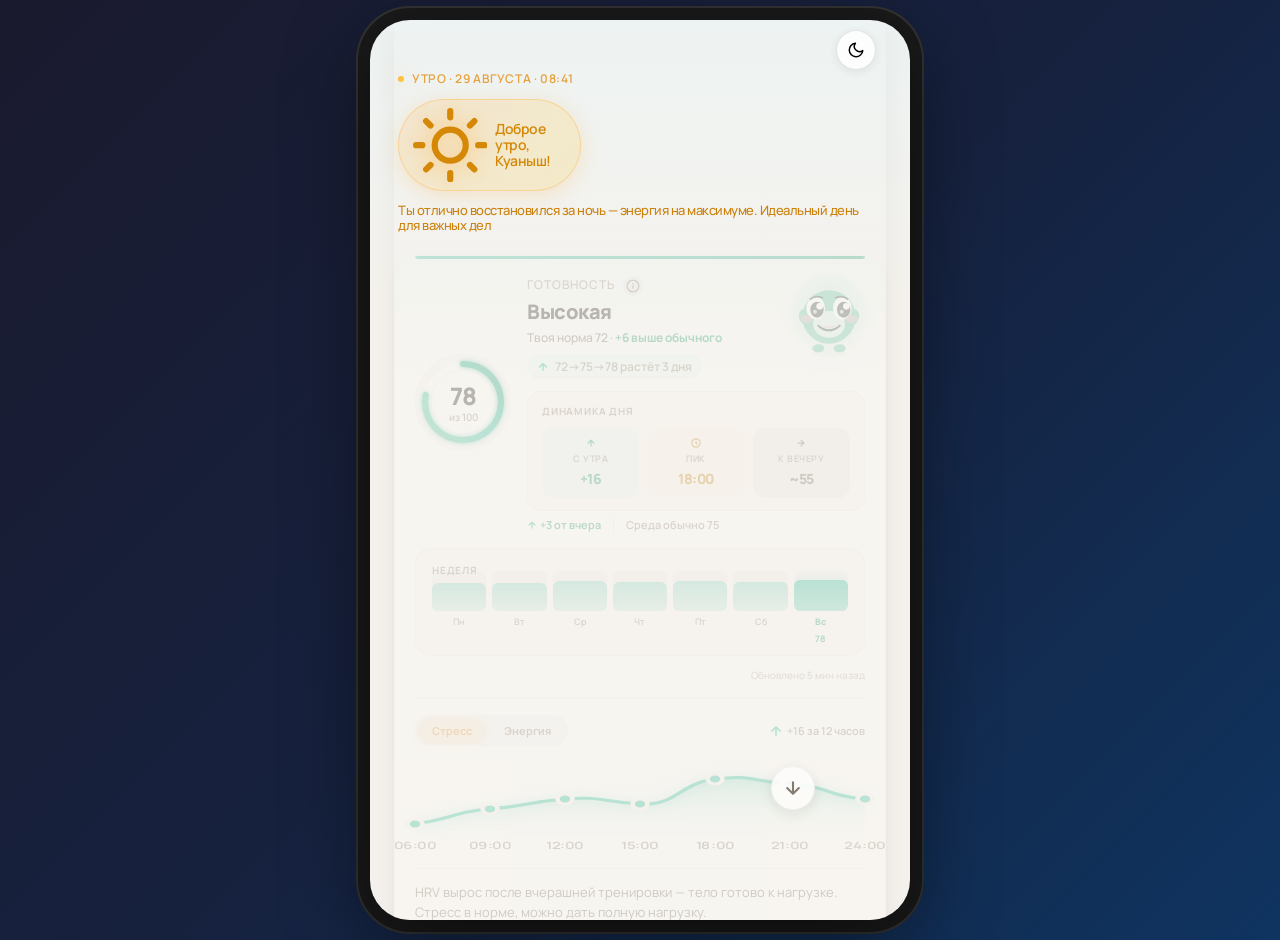
==== commit 4d19bd37: "Update UI design and interactive elements for health tracking dashboard Key features implemented: - " ====
--- a/reps.html
+++ b/reps.html
@@ -21,15 +21,15 @@
   <div class="hero-header">
     <div class="hero-greeting">
       <div class="hero-time">
-        <div class="hero-dot"></div>
-        <div class="hero-time-text">Утро · 29 августа · 08:41</div>
+        <div class="hero-dot" style="background: linear-gradient(135deg, #FFB347 0%, #FFCC33 100%); box-shadow: 0 0 20px rgba(255,179,71,0.5);"></div>
+        <div class="hero-time-text" style="color: #E6A23C; font-weight: 600;">Утро · 29 августа · 08:41</div>
       </div>
       <div class="hero-title">
-        <div class="greeting-chip">
-          <svg viewBox="0 0 24 24" fill="none" stroke="currentColor" stroke-width="2" stroke-linecap="round" stroke-linejoin="round"><circle cx="12" cy="12" r="4"/><path d="M12 2v2M12 20v2M4.93 4.93l1.41 1.41M17.66 17.66l1.41 1.41M2 12h2M20 12h2M6.34 17.66l-1.41 1.41M19.07 4.93l-1.41 1.41"/></svg>
+        <div class="greeting-chip" style="background: linear-gradient(135deg, rgba(255,179,71,0.2) 0%, rgba(255,204,51,0.2) 100%); border: 1px solid rgba(255,179,71,0.4); color: #D48806; box-shadow: 0 4px 20px rgba(255,179,71,0.25);">
+          <svg viewBox="0 0 24 24" fill="none" stroke="currentColor" stroke-width="2" stroke-linecap="round" stroke-linejoin="round" style="filter: drop-shadow(0 0 8px rgba(255,179,71,0.6));"><circle cx="12" cy="12" r="5"/><path d="M12 1v2M12 21v2M4.22 4.22l1.42 1.42M18.36 18.36l1.42 1.42M1 12h2M21 12h2M4.22 19.78l1.42-1.42M18.36 5.64l1.42-1.42"/></svg>
           Доброе утро, Куаныш!
         </div>
-        <div class="greeting-subtitle">Ты хорошо спал — готовность выше нормы. Сегодня можно тренироваться в полную силу</div>
+        <div class="greeting-subtitle" style="color: #C97B00; opacity: 0.95;">Ты отлично восстановился за ночь — энергия на максимуме. Идеальный день для важных дел</div>
       </div>
     </div>
   </div>
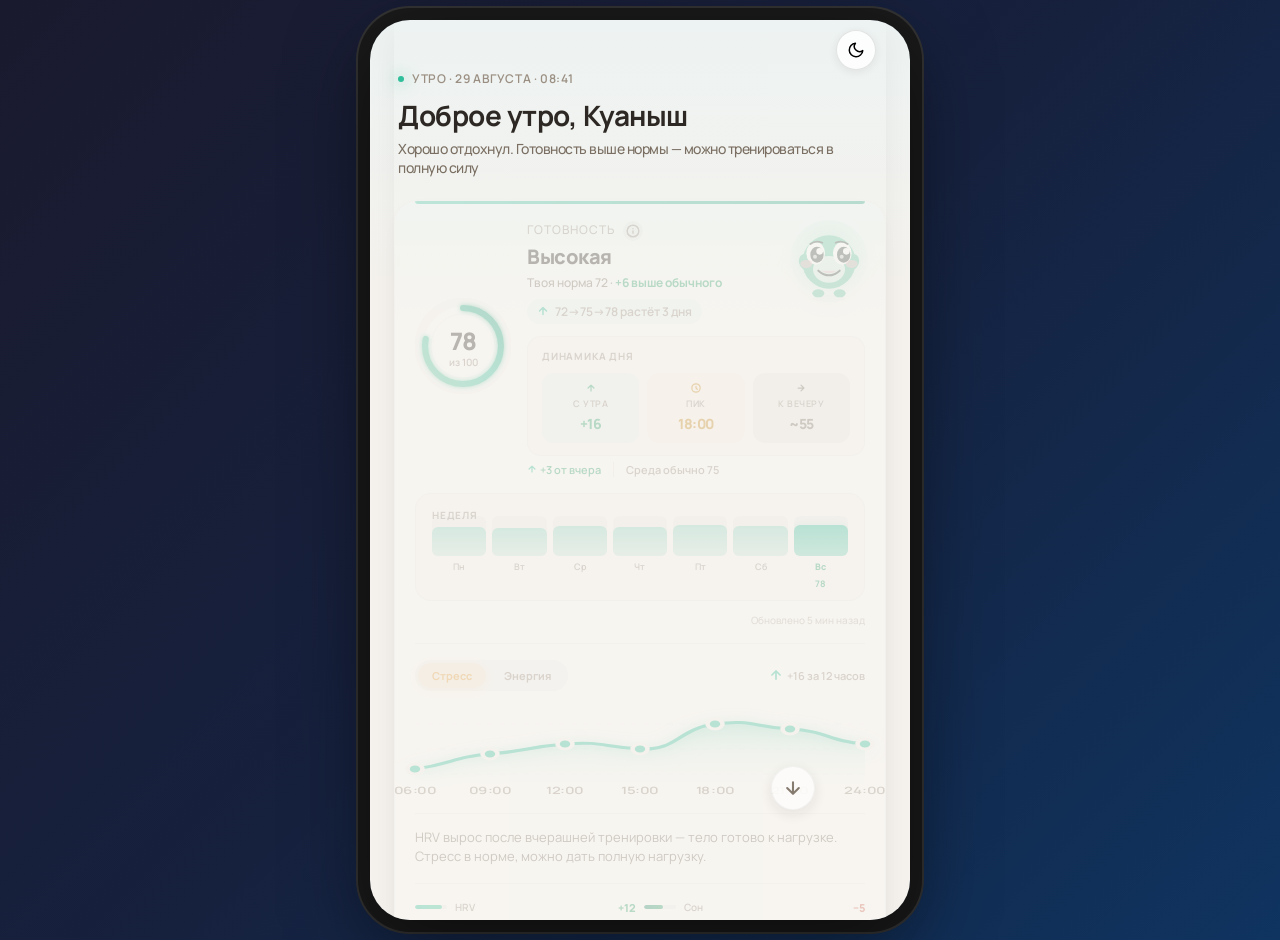
==== commit 1f730bda: "refactor(ui): redesign greeting component Replace the `.greeting-chip` container with a cleaner `.gr" ====
--- a/reps.html
+++ b/reps.html
@@ -21,15 +21,12 @@
   <div class="hero-header">
     <div class="hero-greeting">
       <div class="hero-time">
-        <div class="hero-dot" style="background: linear-gradient(135deg, #FFB347 0%, #FFCC33 100%); box-shadow: 0 0 20px rgba(255,179,71,0.5);"></div>
-        <div class="hero-time-text" style="color: #E6A23C; font-weight: 600;">Утро · 29 августа · 08:41</div>
+        <div class="hero-dot"></div>
+        <div class="hero-time-text">Утро · 29 августа · 08:41</div>
       </div>
       <div class="hero-title">
-        <div class="greeting-chip" style="background: linear-gradient(135deg, rgba(255,179,71,0.2) 0%, rgba(255,204,51,0.2) 100%); border: 1px solid rgba(255,179,71,0.4); color: #D48806; box-shadow: 0 4px 20px rgba(255,179,71,0.25);">
-          <svg viewBox="0 0 24 24" fill="none" stroke="currentColor" stroke-width="2" stroke-linecap="round" stroke-linejoin="round" style="filter: drop-shadow(0 0 8px rgba(255,179,71,0.6));"><circle cx="12" cy="12" r="5"/><path d="M12 1v2M12 21v2M4.22 4.22l1.42 1.42M18.36 18.36l1.42 1.42M1 12h2M21 12h2M4.22 19.78l1.42-1.42M18.36 5.64l1.42-1.42"/></svg>
-          Доброе утро, Куаныш!
-        </div>
-        <div class="greeting-subtitle" style="color: #C97B00; opacity: 0.95;">Ты отлично восстановился за ночь — энергия на максимуме. Идеальный день для важных дел</div>
+        <h1 class="greeting-text">Доброе утро, Куаныш</h1>
+        <div class="greeting-subtitle">Хорошо отдохнул. Готовность выше нормы — можно тренироваться в полную силу</div>
       </div>
     </div>
   </div>
--- a/css/style.css
+++ b/css/style.css
@@ -228,25 +228,21 @@
   .health-chip.sun { background: rgba(47,191,155,.08); border-color: rgba(47,191,155,.15); }
   .health-chip.sun .health-chip-value { color: #2FBF9B; }
 
-  /* Greeting chip */
-  .greeting-chip {
-    display: inline-flex;
-    align-items: center;
-    gap: 8px;
-    padding: 8px 14px;
-    border-radius: 100px;
-    background: linear-gradient(135deg, rgba(47,191,155,.08), rgba(49,168,201,.05));
-    border: 1px solid rgba(47,191,155,.12);
+  /* Greeting */
+  .greeting-text {
+    font-size: 28px;
+    font-weight: 700;
+    color: var(--ink);
+    margin: 0;
+    letter-spacing: -0.5px;
+    line-height: 1.2;
+  }
+  .greeting-subtitle {
     font-size: 14px;
-    font-weight: 600;
-    color: var(--ink);
-    margin-bottom: 8px;
-  }
-  .greeting-subtitle {
-    font-size: 13px;
     color: var(--ink2);
     font-weight: 500;
-    margin-top: 4px;
+    margin-top: 6px;
+    line-height: 1.4;
   }
 
   /* Status Breakdown */
@@ -495,9 +491,8 @@
     height: 14px;
     stroke: #2FBF9B;
   }
-  :root.dark-theme .greeting-chip {
-    background: linear-gradient(135deg, rgba(47,163,107,.1), rgba(47,163,107,.04));
-    border-color: rgba(47,163,107,.15);
+  :root.dark-theme .greeting-text {
+    color: var(--ink);
   }
   /* Score chip */
   .score-chip {
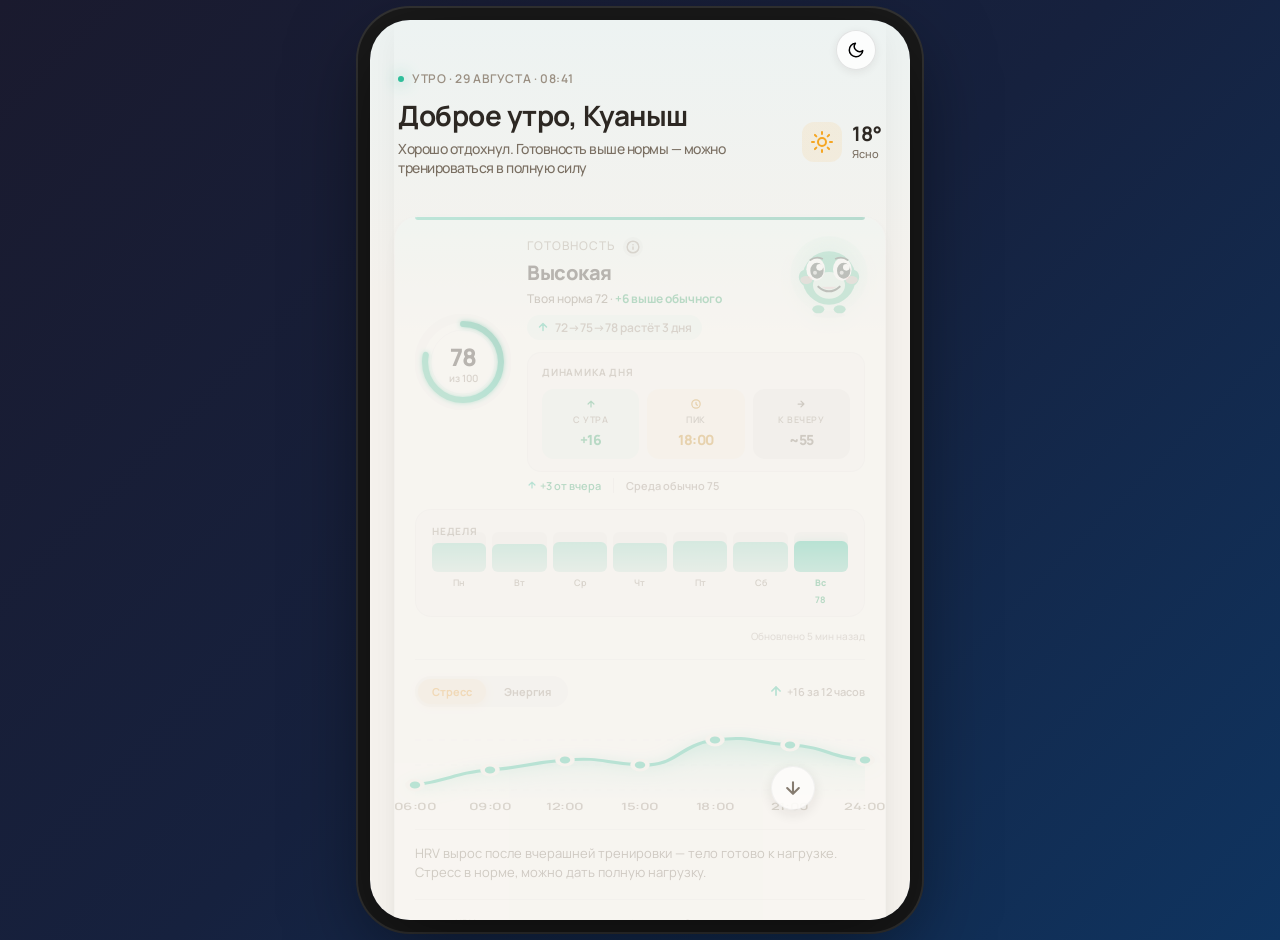
==== commit 1ea676a0: "feat(ui): add weather information to hero section Implement a weather display component within the h" ====
--- a/reps.html
+++ b/reps.html
@@ -24,9 +24,20 @@
         <div class="hero-dot"></div>
         <div class="hero-time-text">Утро · 29 августа · 08:41</div>
       </div>
-      <div class="hero-title">
-        <h1 class="greeting-text">Доброе утро, Куаныш</h1>
-        <div class="greeting-subtitle">Хорошо отдохнул. Готовность выше нормы — можно тренироваться в полную силу</div>
+      <div class="hero-title-row">
+        <div class="hero-title">
+          <h1 class="greeting-text">Доброе утро, Куаныш</h1>
+          <div class="greeting-subtitle">Хорошо отдохнул. Готовность выше нормы — можно тренироваться в полную силу</div>
+        </div>
+        <div class="hero-weather">
+          <div class="weather-icon">
+            <svg width="24" height="24" viewBox="0 0 24 24" fill="none" stroke="currentColor" stroke-width="2" stroke-linecap="round" stroke-linejoin="round"><circle cx="12" cy="12" r="4"/><path d="M12 2v2M12 20v2M4.93 4.93l1.41 1.41M17.66 17.66l1.41 1.41M2 12h2M20 12h2M6.34 17.66l-1.41 1.41M19.07 4.93l-1.41 1.41"/></svg>
+          </div>
+          <div class="weather-info">
+            <div class="weather-temp">18°</div>
+            <div class="weather-desc">Ясно</div>
+          </div>
+        </div>
       </div>
     </div>
   </div>
--- a/css/style.css
+++ b/css/style.css
@@ -229,6 +229,16 @@
   .health-chip.sun .health-chip-value { color: #2FBF9B; }
 
   /* Greeting */
+  .hero-title-row {
+    display: flex;
+    align-items: center;
+    justify-content: space-between;
+    gap: 16px;
+  }
+  .hero-title {
+    flex: 1;
+    min-width: 0;
+  }
   .greeting-text {
     font-size: 28px;
     font-weight: 700;
@@ -243,6 +253,34 @@
     font-weight: 500;
     margin-top: 6px;
     line-height: 1.4;
+  }
+  .hero-weather {
+    display: flex;
+    align-items: center;
+    gap: 10px;
+    flex-shrink: 0;
+  }
+  .weather-icon {
+    width: 40px;
+    height: 40px;
+    display: flex;
+    align-items: center;
+    justify-content: center;
+    border-radius: 12px;
+    background: linear-gradient(135deg, rgba(255,183,77,.12), rgba(255,152,0,.08));
+    color: #F5A623;
+  }
+  .weather-temp {
+    font-size: 20px;
+    font-weight: 700;
+    color: var(--ink);
+    line-height: 1;
+  }
+  .weather-desc {
+    font-size: 11px;
+    color: var(--ink2);
+    font-weight: 500;
+    margin-top: 2px;
   }
 
   /* Status Breakdown */
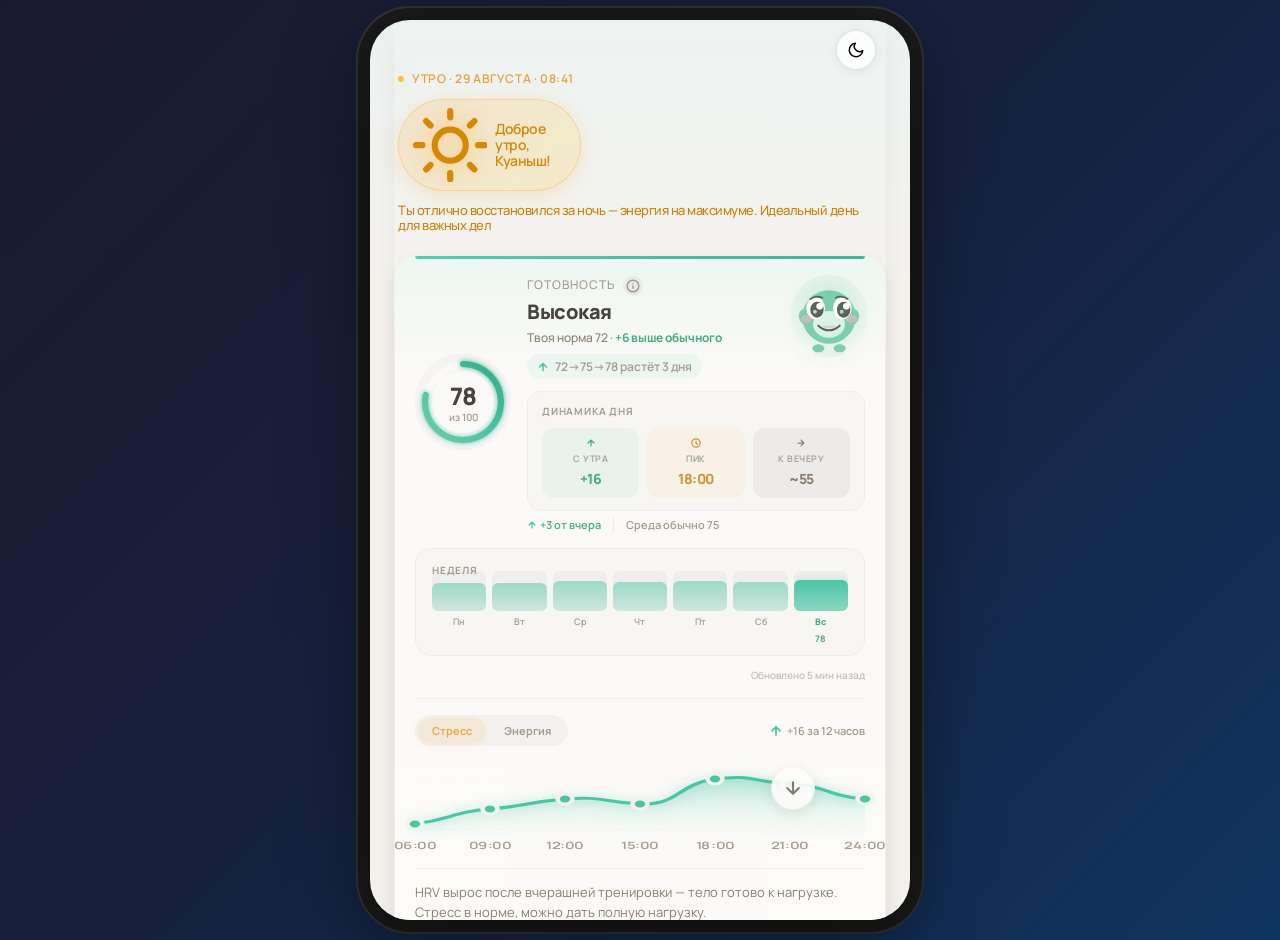
==== commit 4b73992e: "Fix indicator functionality and remove broken components Key features implemented: - Removed non-fun" ====
--- a/reps.html
+++ b/reps.html
@@ -21,23 +21,15 @@
   <div class="hero-header">
     <div class="hero-greeting">
       <div class="hero-time">
-        <div class="hero-dot"></div>
-        <div class="hero-time-text">Утро · 29 августа · 08:41</div>
-      </div>
-      <div class="hero-title-row">
-        <div class="hero-title">
-          <h1 class="greeting-text">Доброе утро, Куаныш</h1>
-          <div class="greeting-subtitle">Хорошо отдохнул. Готовность выше нормы — можно тренироваться в полную силу</div>
-        </div>
-        <div class="hero-weather">
-          <div class="weather-icon">
-            <svg width="24" height="24" viewBox="0 0 24 24" fill="none" stroke="currentColor" stroke-width="2" stroke-linecap="round" stroke-linejoin="round"><circle cx="12" cy="12" r="4"/><path d="M12 2v2M12 20v2M4.93 4.93l1.41 1.41M17.66 17.66l1.41 1.41M2 12h2M20 12h2M6.34 17.66l-1.41 1.41M19.07 4.93l-1.41 1.41"/></svg>
-          </div>
-          <div class="weather-info">
-            <div class="weather-temp">18°</div>
-            <div class="weather-desc">Ясно</div>
-          </div>
-        </div>
+        <div class="hero-dot" style="background: linear-gradient(135deg, #FFB347 0%, #FFCC33 100%); box-shadow: 0 0 20px rgba(255,179,71,0.5);"></div>
+        <div class="hero-time-text" style="color: #E6A23C; font-weight: 600;">Утро · 29 августа · 08:41</div>
+      </div>
+      <div class="hero-title">
+        <div class="greeting-chip" style="background: linear-gradient(135deg, rgba(255,179,71,0.2) 0%, rgba(255,204,51,0.2) 100%); border: 1px solid rgba(255,179,71,0.4); color: #D48806; box-shadow: 0 4px 20px rgba(255,179,71,0.25);">
+          <svg viewBox="0 0 24 24" fill="none" stroke="currentColor" stroke-width="2" stroke-linecap="round" stroke-linejoin="round" style="filter: drop-shadow(0 0 8px rgba(255,179,71,0.6));"><circle cx="12" cy="12" r="5"/><path d="M12 1v2M12 21v2M4.22 4.22l1.42 1.42M18.36 18.36l1.42 1.42M1 12h2M21 12h2M4.22 19.78l1.42-1.42M18.36 5.64l1.42-1.42"/></svg>
+          Доброе утро, Куаныш!
+        </div>
+        <div class="greeting-subtitle" style="color: #C97B00; opacity: 0.95;">Ты отлично восстановился за ночь — энергия на максимуме. Идеальный день для важных дел</div>
       </div>
     </div>
   </div>
@@ -829,12 +821,6 @@
            <div class="forecast-goal">Цель 56,000 · Если идишь 15 мин сейчас → закроешь</div>
          </div>
       </div>
-      <div class="carousel-dots">
-        <span class="dot active"></span>
-        <span class="dot"></span>
-        <span class="dot"></span>
-        <span class="dot"></span>
-      </div>
     </div>
     </div><!-- end tab-steps -->
 
@@ -1043,14 +1029,6 @@
           </div>
         </div>
       </div>
-      <div class="carousel-dots">
-        <span class="dot active"></span>
-        <span class="dot"></span>
-        <span class="dot"></span>
-        <span class="dot"></span>
-        <span class="dot"></span>
-        <span class="dot"></span>
-      </div>
     </div>
     </div><!-- end tab-calories -->
 
@@ -1259,14 +1237,6 @@
           </div>
         </div>
       </div>
-      <div class="carousel-dots">
-        <span class="dot active"></span>
-        <span class="dot"></span>
-        <span class="dot"></span>
-        <span class="dot"></span>
-        <span class="dot"></span>
-        <span class="dot"></span>
-      </div>
     </div>
     </div><!-- end tab-distance -->
 
@@ -1466,14 +1436,6 @@
           </div>
         </div>
       </div>
-      <div class="carousel-dots">
-        <span class="dot active"></span>
-        <span class="dot"></span>
-        <span class="dot"></span>
-        <span class="dot"></span>
-        <span class="dot"></span>
-        <span class="dot"></span>
-      </div>
     </div>
     </div><!-- end tab-sitting -->
 
@@ -1554,6 +1516,48 @@
           <div class="wsb-bar"><div class="wsb-fill level-low" style="height:60%"></div></div>
           <div class="wsb-value">~60</div>
         </div>
+      </div>
+    </div>
+  </div>
+
+  <!-- НАВИГАЦИЯ: ИНСАЙТЫ · ПИТАНИЕ · ТРЕНИРОВКА -->
+  <div class="nav-sections">
+    <div class="nav-section" onclick="location.href='#insights'">
+      <div class="nav-section-icon activity">
+        <svg width="20" height="20" viewBox="0 0 24 24" fill="none" stroke="currentColor" stroke-width="2" stroke-linecap="round" stroke-linejoin="round"><path d="M12 2L2 7l10 5 10-5-10-5z"/><path d="M2 17l10 5 10-5"/><path d="M2 12l10 5 10-5"/></svg>
+      </div>
+      <div class="nav-section-info">
+        <div class="nav-section-title">Инсайты</div>
+        <div class="nav-section-value">3 новых рекомендации</div>
+      </div>
+      <div class="nav-section-progress">
+        <svg width="24" height="24" viewBox="0 0 24 24" fill="none" stroke="currentColor" stroke-width="2" stroke-linecap="round" stroke-linejoin="round"><path d="M5 12h14M12 5l7 7-7 7"/></svg>
+      </div>
+    </div>
+
+    <div class="nav-section" onclick="location.href='#nutrition'">
+      <div class="nav-section-icon nutrition">
+        <svg width="20" height="20" viewBox="0 0 24 24" fill="none" stroke="currentColor" stroke-width="2" stroke-linecap="round" stroke-linejoin="round"><path d="M12 2a5 5 0 0 0-5 5v2a5 5 0 0 0 10 0V7a5 5 0 0 0-5-5z"/><path d="M19 10v2a7 7 0 0 1-14 0v-2"/><line x1="12" y1="19" x2="12" y2="22"/><path d="M8 22h8"/></svg>
+      </div>
+      <div class="nav-section-info">
+        <div class="nav-section-title">Питание</div>
+        <div class="nav-section-value">Белки 85% · Углеводы 72%</div>
+      </div>
+      <div class="nav-section-progress">
+        <svg width="24" height="24" viewBox="0 0 24 24" fill="none" stroke="currentColor" stroke-width="2" stroke-linecap="round" stroke-linejoin="round"><path d="M5 12h14M12 5l7 7-7 7"/></svg>
+      </div>
+    </div>
+
+    <div class="nav-section" onclick="location.href='#training'">
+      <div class="nav-section-icon training">
+        <svg width="20" height="20" viewBox="0 0 24 24" fill="none" stroke="currentColor" stroke-width="2" stroke-linecap="round" stroke-linejoin="round"><path d="M6.5 6.5h11v11h-11z"/><path d="M3.5 9.5v5M20.5 9.5v5M9.5 3.5v3M14.5 3.5v3M9.5 17.5v3M14.5 17.5v3"/></svg>
+      </div>
+      <div class="nav-section-info">
+        <div class="nav-section-title">Тренировка</div>
+        <div class="nav-section-value">Сегодня: Ноги · 60 мин</div>
+      </div>
+      <div class="nav-section-progress">
+        <svg width="24" height="24" viewBox="0 0 24 24" fill="none" stroke="currentColor" stroke-width="2" stroke-linecap="round" stroke-linejoin="round"><path d="M5 12h14M12 5l7 7-7 7"/></svg>
       </div>
     </div>
   </div>
--- a/css/style.css
+++ b/css/style.css
@@ -228,59 +228,25 @@
   .health-chip.sun { background: rgba(47,191,155,.08); border-color: rgba(47,191,155,.15); }
   .health-chip.sun .health-chip-value { color: #2FBF9B; }
 
-  /* Greeting */
-  .hero-title-row {
-    display: flex;
-    align-items: center;
-    justify-content: space-between;
-    gap: 16px;
-  }
-  .hero-title {
-    flex: 1;
-    min-width: 0;
-  }
-  .greeting-text {
-    font-size: 28px;
-    font-weight: 700;
-    color: var(--ink);
-    margin: 0;
-    letter-spacing: -0.5px;
-    line-height: 1.2;
+  /* Greeting chip */
+  .greeting-chip {
+    display: inline-flex;
+    align-items: center;
+    gap: 8px;
+    padding: 8px 14px;
+    border-radius: 100px;
+    background: linear-gradient(135deg, rgba(47,191,155,.08), rgba(49,168,201,.05));
+    border: 1px solid rgba(47,191,155,.12);
+    font-size: 14px;
+    font-weight: 600;
+    color: var(--ink);
+    margin-bottom: 8px;
   }
   .greeting-subtitle {
-    font-size: 14px;
+    font-size: 13px;
     color: var(--ink2);
     font-weight: 500;
-    margin-top: 6px;
-    line-height: 1.4;
-  }
-  .hero-weather {
-    display: flex;
-    align-items: center;
-    gap: 10px;
-    flex-shrink: 0;
-  }
-  .weather-icon {
-    width: 40px;
-    height: 40px;
-    display: flex;
-    align-items: center;
-    justify-content: center;
-    border-radius: 12px;
-    background: linear-gradient(135deg, rgba(255,183,77,.12), rgba(255,152,0,.08));
-    color: #F5A623;
-  }
-  .weather-temp {
-    font-size: 20px;
-    font-weight: 700;
-    color: var(--ink);
-    line-height: 1;
-  }
-  .weather-desc {
-    font-size: 11px;
-    color: var(--ink2);
-    font-weight: 500;
-    margin-top: 2px;
+    margin-top: 4px;
   }
 
   /* Status Breakdown */
@@ -529,8 +495,9 @@
     height: 14px;
     stroke: #2FBF9B;
   }
-  :root.dark-theme .greeting-text {
-    color: var(--ink);
+  :root.dark-theme .greeting-chip {
+    background: linear-gradient(135deg, rgba(47,163,107,.1), rgba(47,163,107,.04));
+    border-color: rgba(47,163,107,.15);
   }
   /* Score chip */
   .score-chip {
@@ -614,10 +581,6 @@
   .full-page-carousel::-webkit-scrollbar {display:none;}
   .full-page{flex-shrink:0; width:100%; scroll-snap-align:start; height:auto; display:flex; flex-direction:column; gap:14px; padding:10px 0;}
 
-  /* РџР°РіРёРЅР°С†РёСЏ */
-  .carousel-dots {display:flex; justify-content:center; gap:6px; margin-top:10px;}
-  .carousel-dots i {width:6px; height:6px; border-radius:50%; background:var(--mut); opacity:0.4; transition:opacity 0.3s, width 0.3s, background 0.3s;}
-  .carousel-dots i.active {width:18px; border-radius:100px; opacity:1; background:var(--c-index);}
 
   /* Р”Р’Р• РџРћР›РќРћР­РљР РђРќРќР«Р• РЎРўР РђРќРР¦Р« */
   .snap-section {min-height:100vh; scroll-snap-align:start; display:flex; flex-direction:column; gap:14px; padding-top:50px; padding-bottom:120px;}
@@ -2315,12 +2278,6 @@
     transform: translateY(0);
   }
 
-  /* РџР°РіРёРЅР°С†РёСЏ РІС‹РіР»СЏРґРёС‚ РґРѕСЂРѕР¶Рµ */
-  .carousel-dots {
-    padding-bottom: 14px;
-    position: relative;
-    top: 6px;
-  }
 
   /* Theme toggle */
   #theme-toggle {
@@ -2934,27 +2891,6 @@
     scroll-snap-align: start;
     margin-bottom: 0;
   }
-  .carousel-dots {
-    display: flex;
-    justify-content: center;
-    gap: 6px;
-    margin-top: 12px;
-  }
-  .carousel-dots .dot {
-    width: 6px;
-    height: 6px;
-    border-radius: 50%;
-    background: rgba(45,40,35,.15);
-    transition: all 0.3s ease;
-  }
-  .carousel-dots .dot.active {
-    width: 20px;
-    border-radius: 3px;
-    background: var(--c-index);
-  }
-  :root.dark-theme .carousel-dots .dot {
-    background: rgba(255,255,255,.2);
-  }
 
    /* Steps Card - Premium redesign */
    .steps-card {
@@ -3954,9 +3890,6 @@
     color: #E88060;
     background: rgba(232,128,96,.12);
   }
-  #tab-steps.active .carousel-dots i.active {
-    background: #E88060;
-  }
   #tab-steps.active .highlight-icon {
     background: rgba(232,128,96,.15);
     color: #E88060;
@@ -4007,9 +3940,6 @@
     color: #3DC9A4;
     background: rgba(61,201,164,.12);
   }
-  #tab-calories.active .carousel-dots i.active {
-    background: #3DC9A4;
-  }
   #tab-calories.active .highlight-icon {
     background: rgba(61,201,164,.15);
     color: #3DC9A4;
@@ -4054,15 +3984,6 @@
     border-color: transparent !important;
   }
   #tab-distance.active .steps-goal {
-    color: rgba(255,255,255,0.7);
-  }
-  #tab-distance.active .footer-trend.up {
-    color: #31A8C9;
-    background: rgba(49,168,201,.12);
-  }
-  #tab-distance.active .carousel-dots i.active {
-    background: #31A8C9;
-  }
   #tab-distance.active .highlight-icon {
     background: rgba(49,168,201,.15);
     color: #31A8C9;
@@ -4104,17 +4025,8 @@
   }
   #tab-sitting.active .steps-value-chip {
     background: #E5677E !important;
-    border-color: transparent !important;
-  }
-  #tab-sitting.active .steps-goal {
-    color: rgba(255,255,255,0.7);
-  }
-  #tab-sitting.active .footer-trend.up {
     color: #E5677E;
     background: rgba(229,103,126,.12);
-  }
-  #tab-sitting.active .carousel-dots i.active {
-    background: #E5677E;
   }
   #tab-sitting.active .highlight-icon {
     background: rgba(229,103,126,.15);
